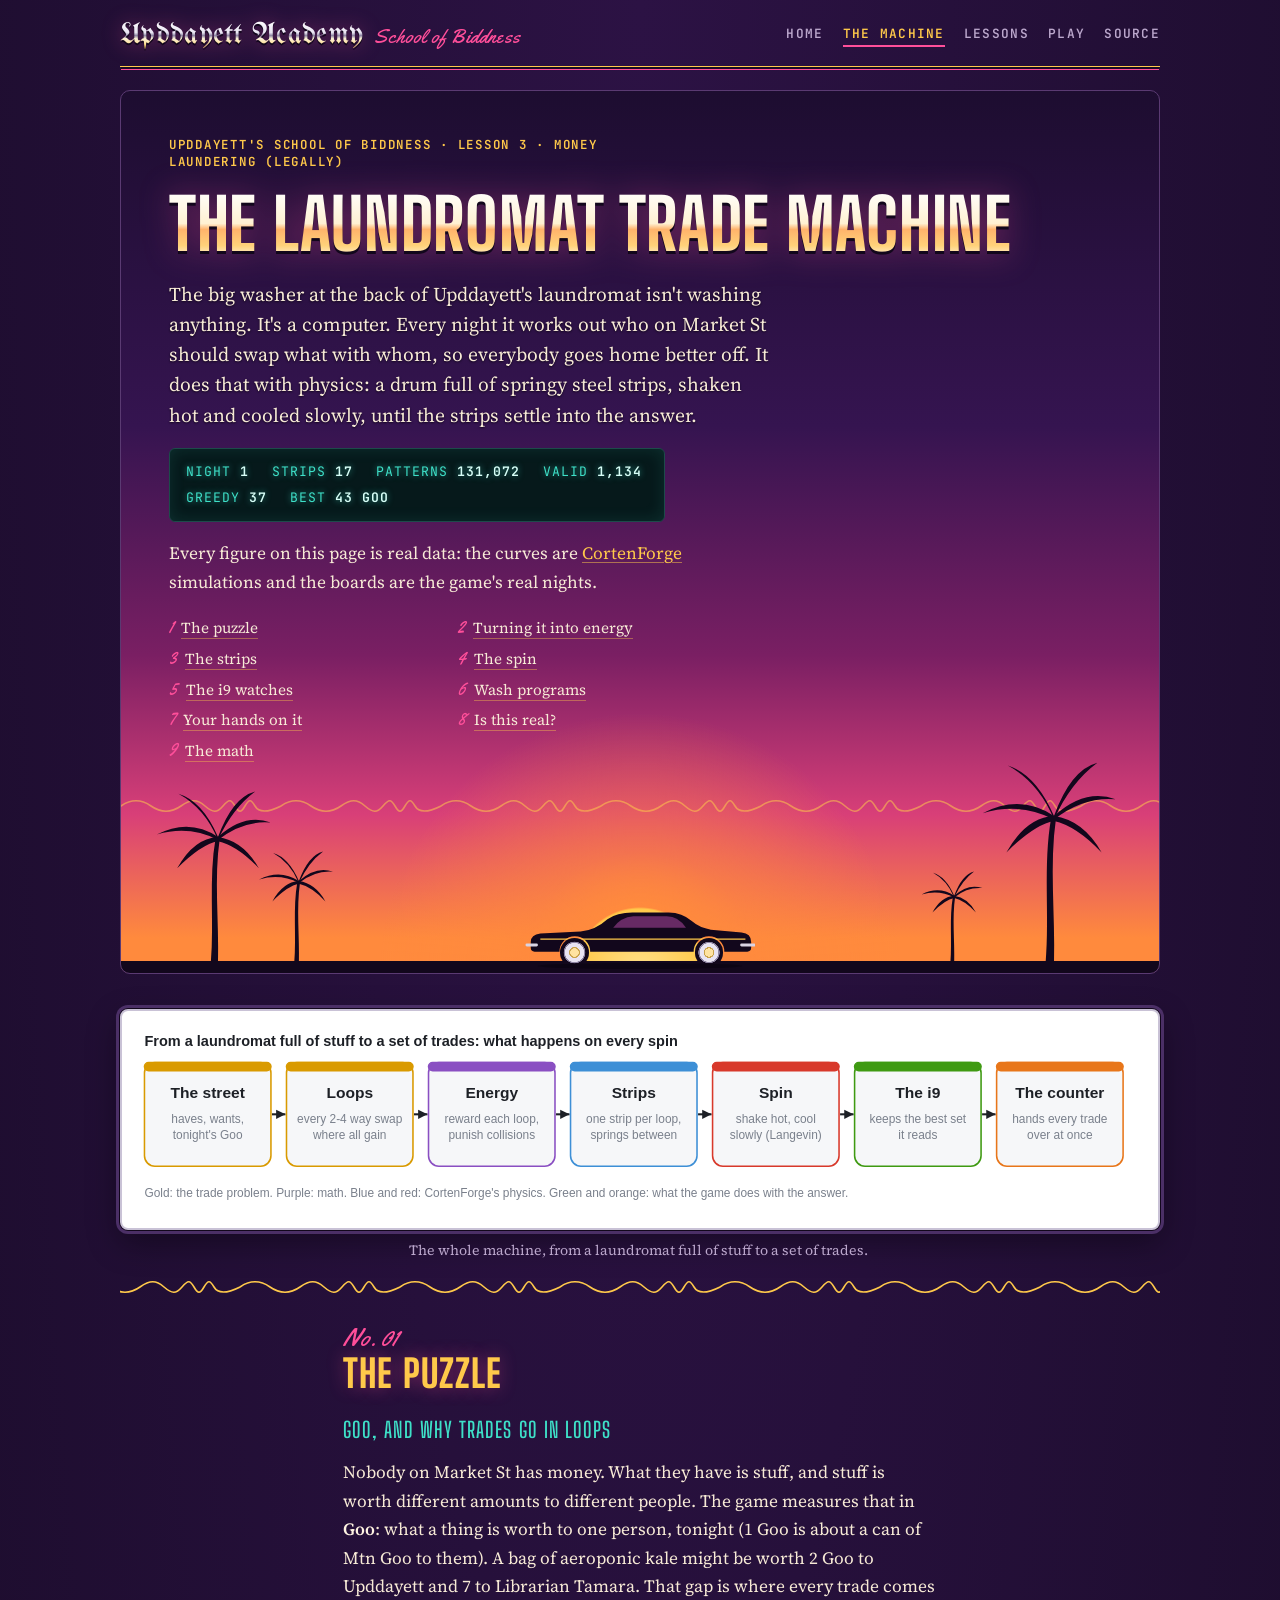
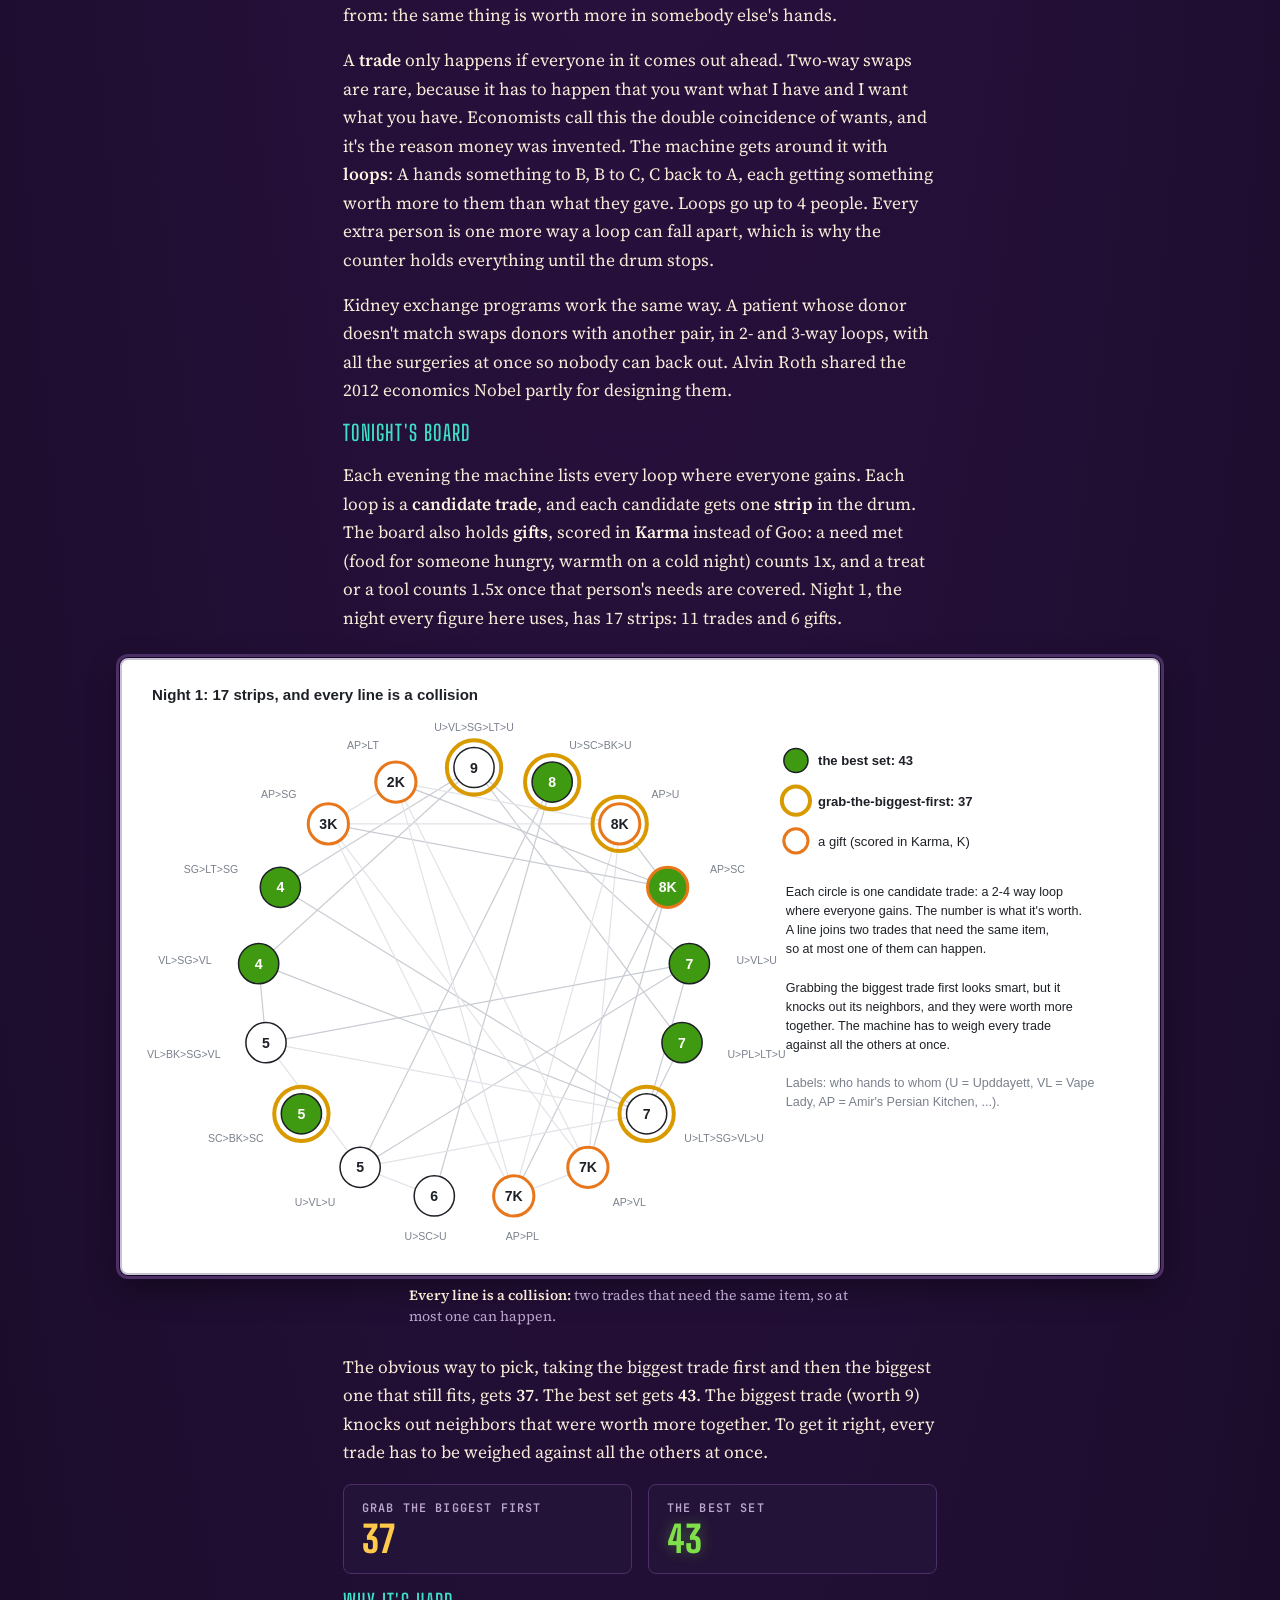
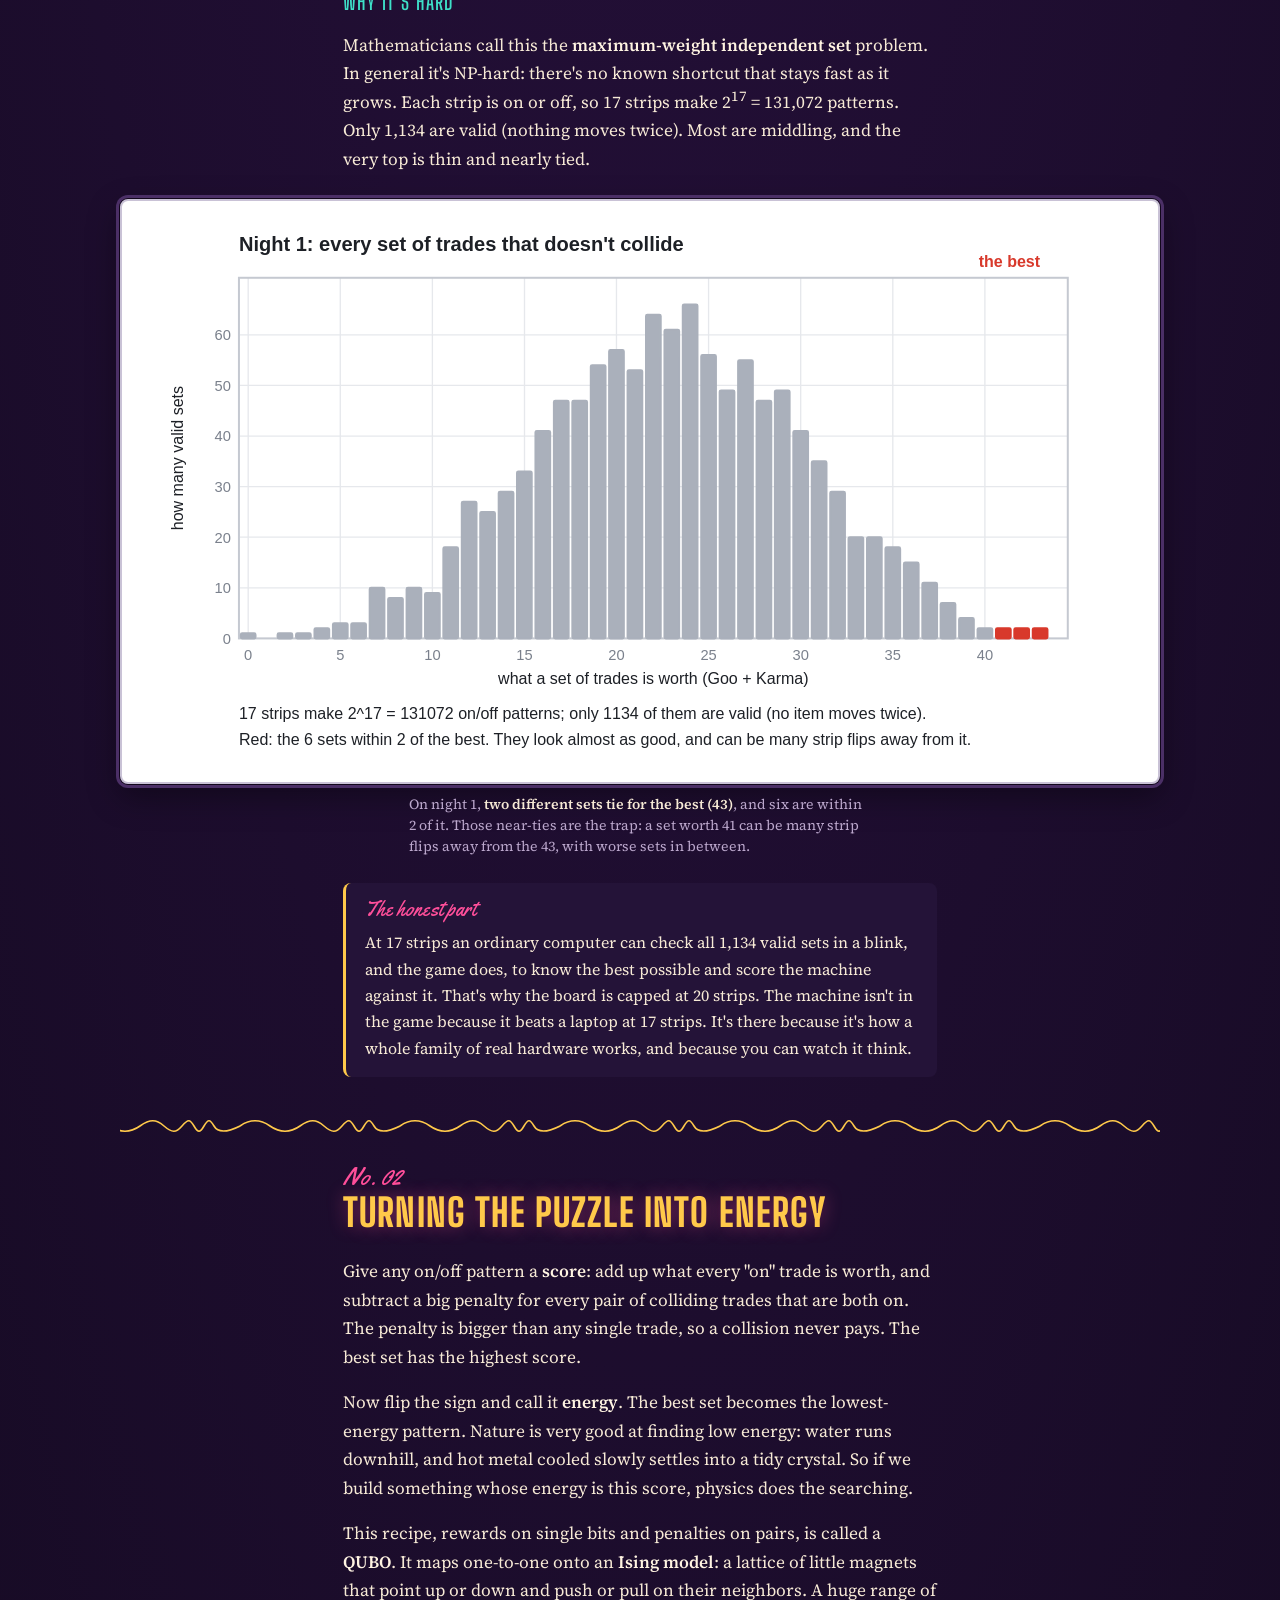
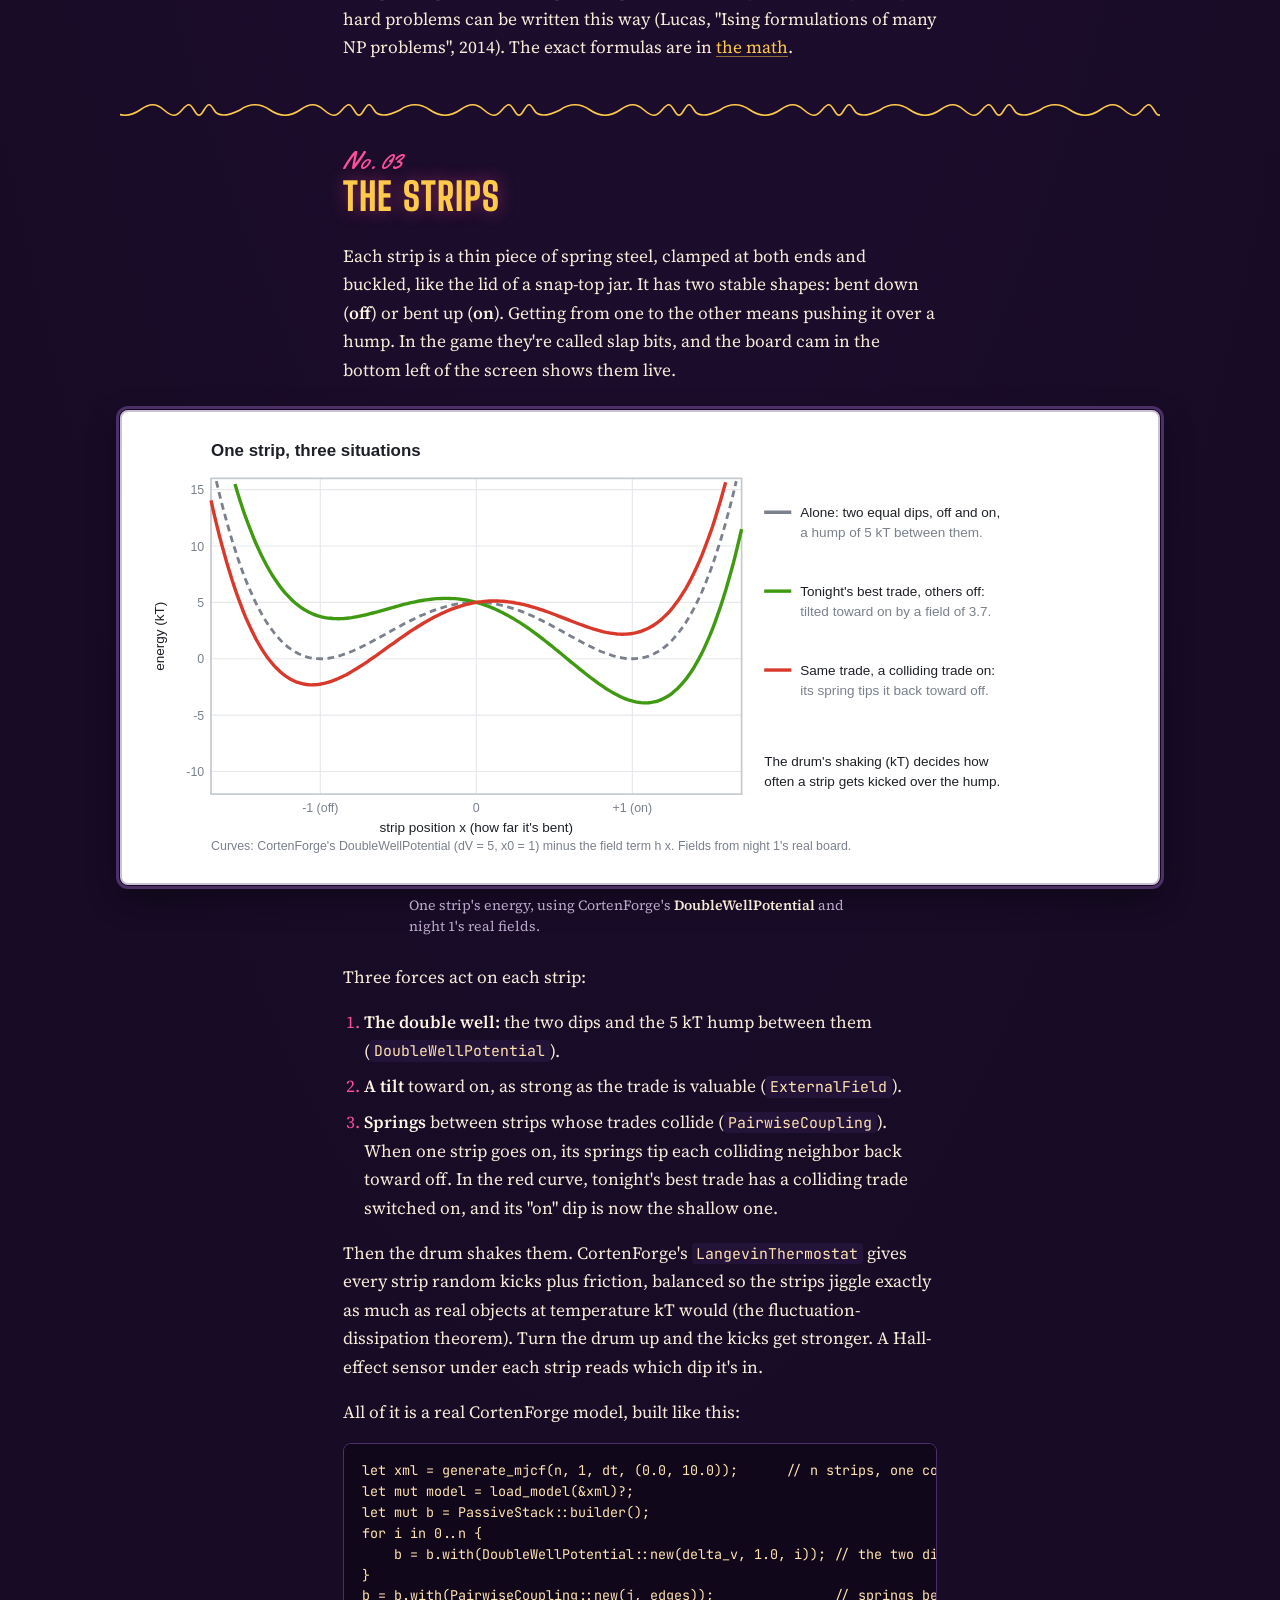
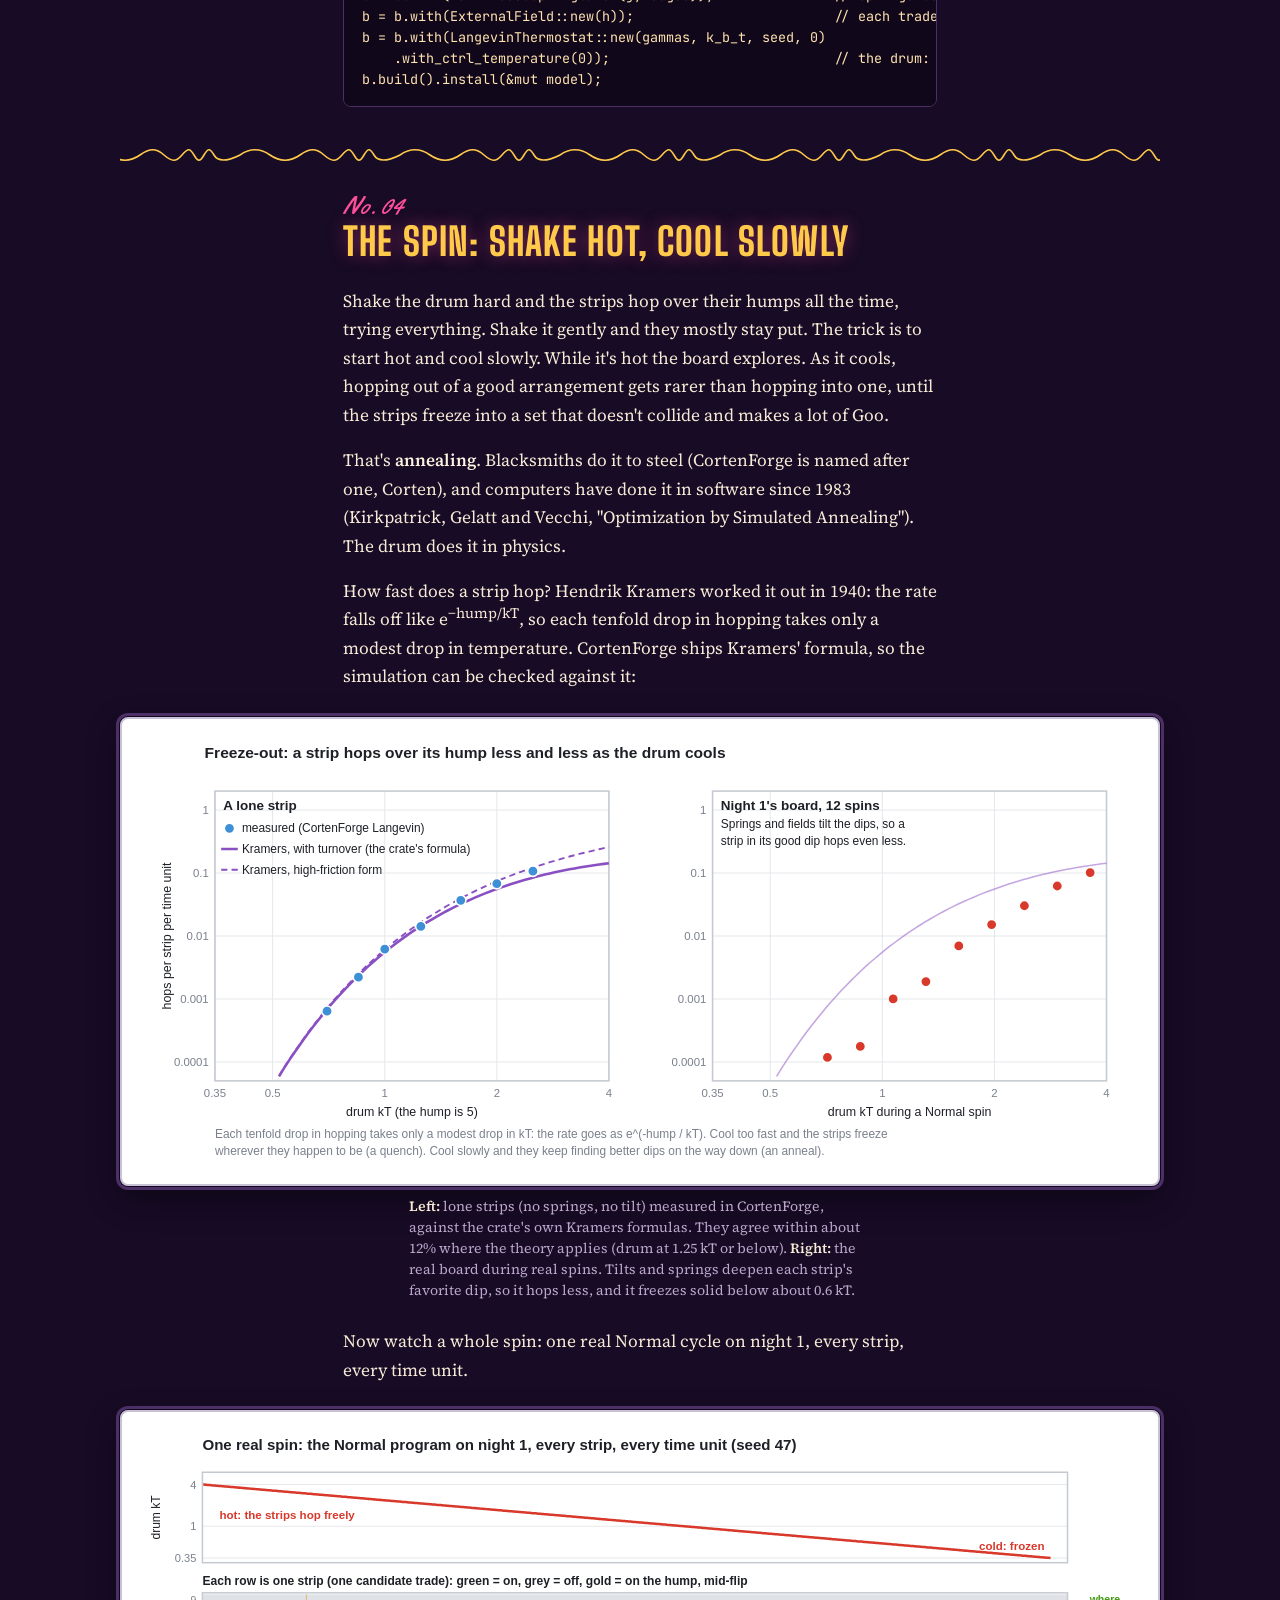
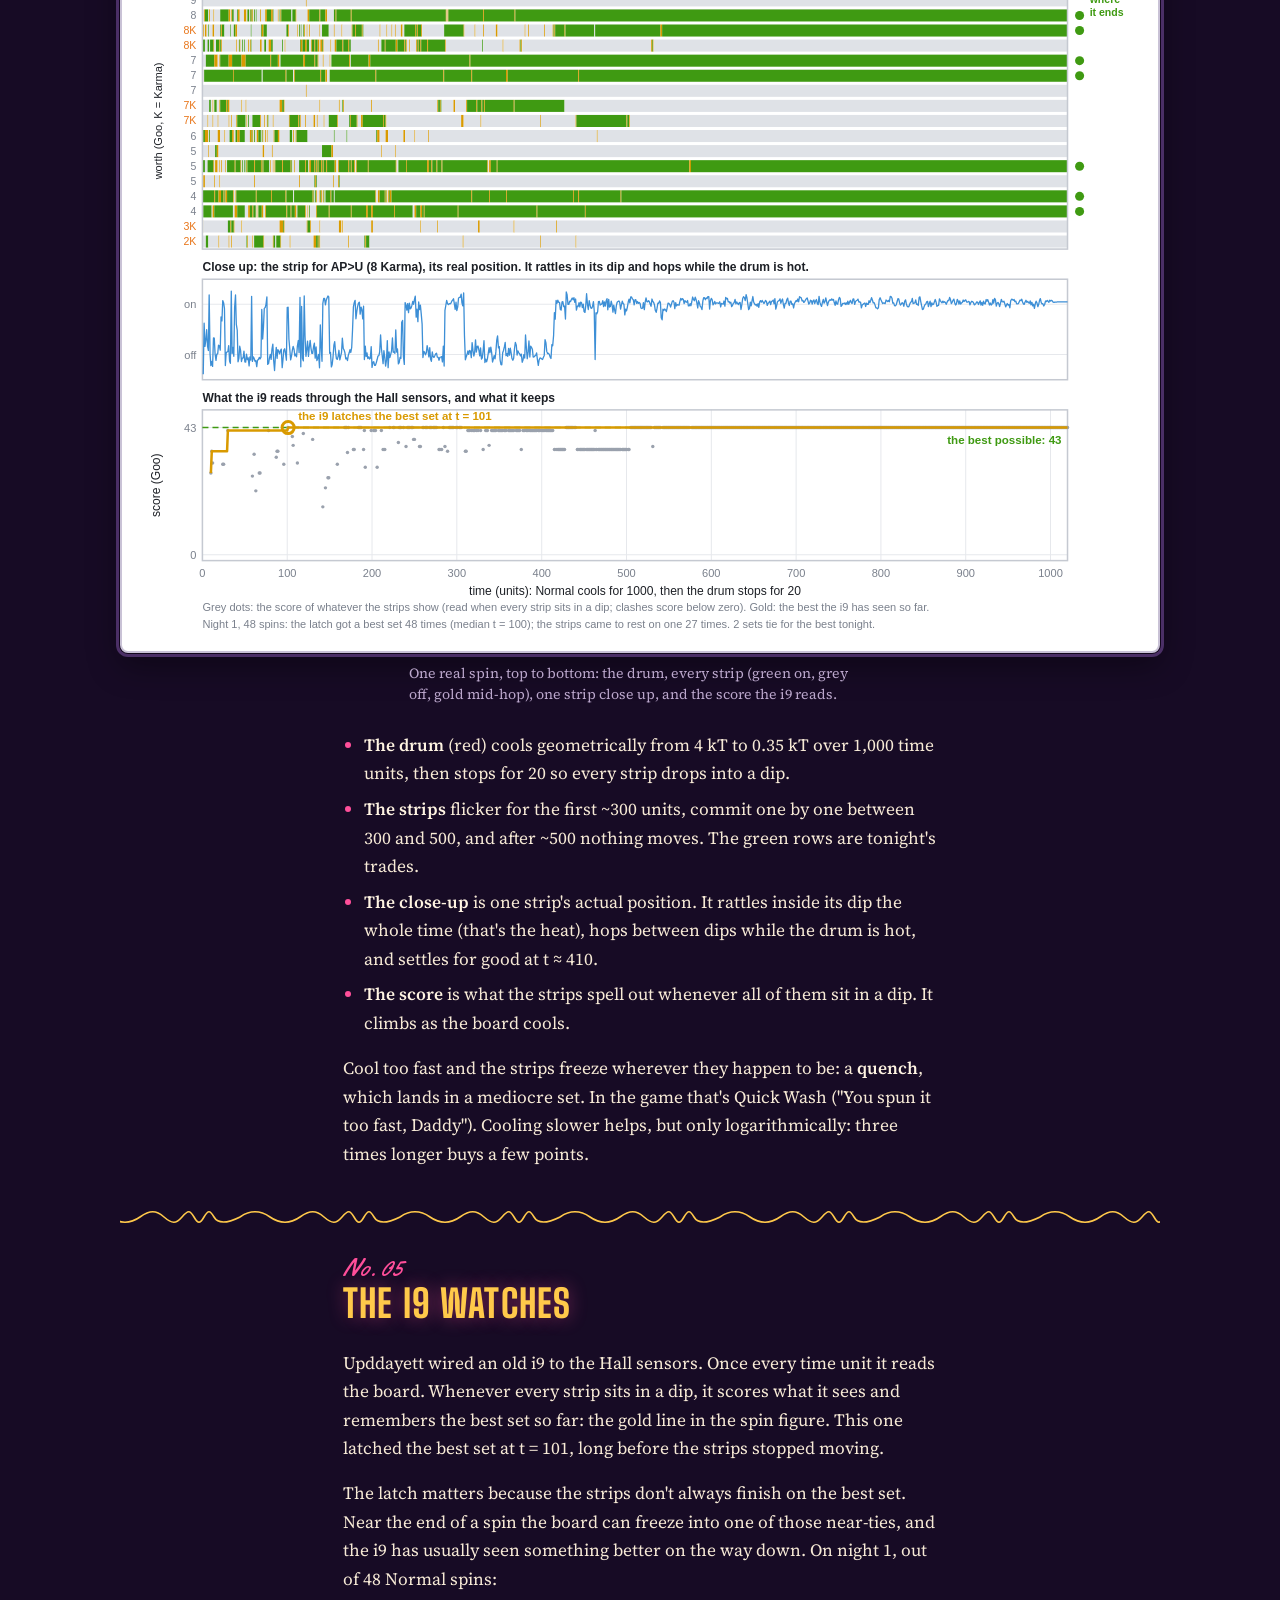
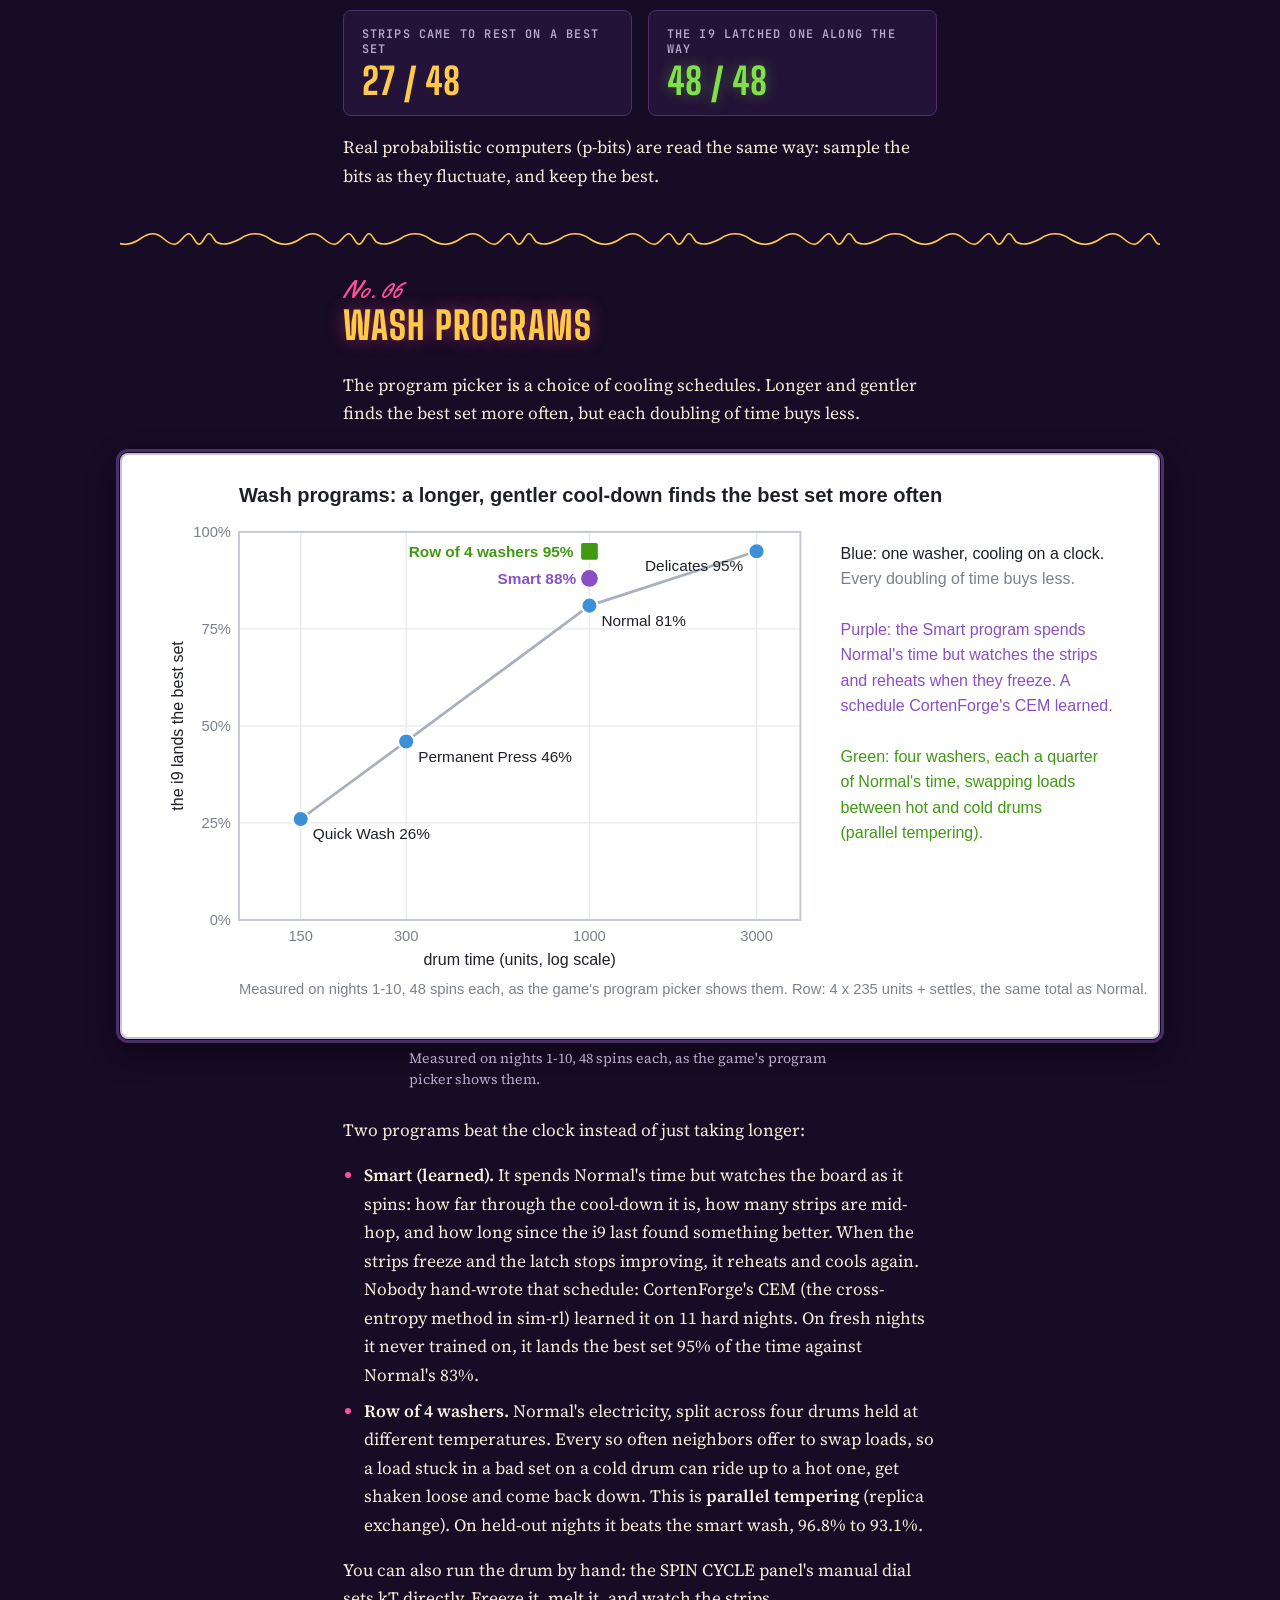
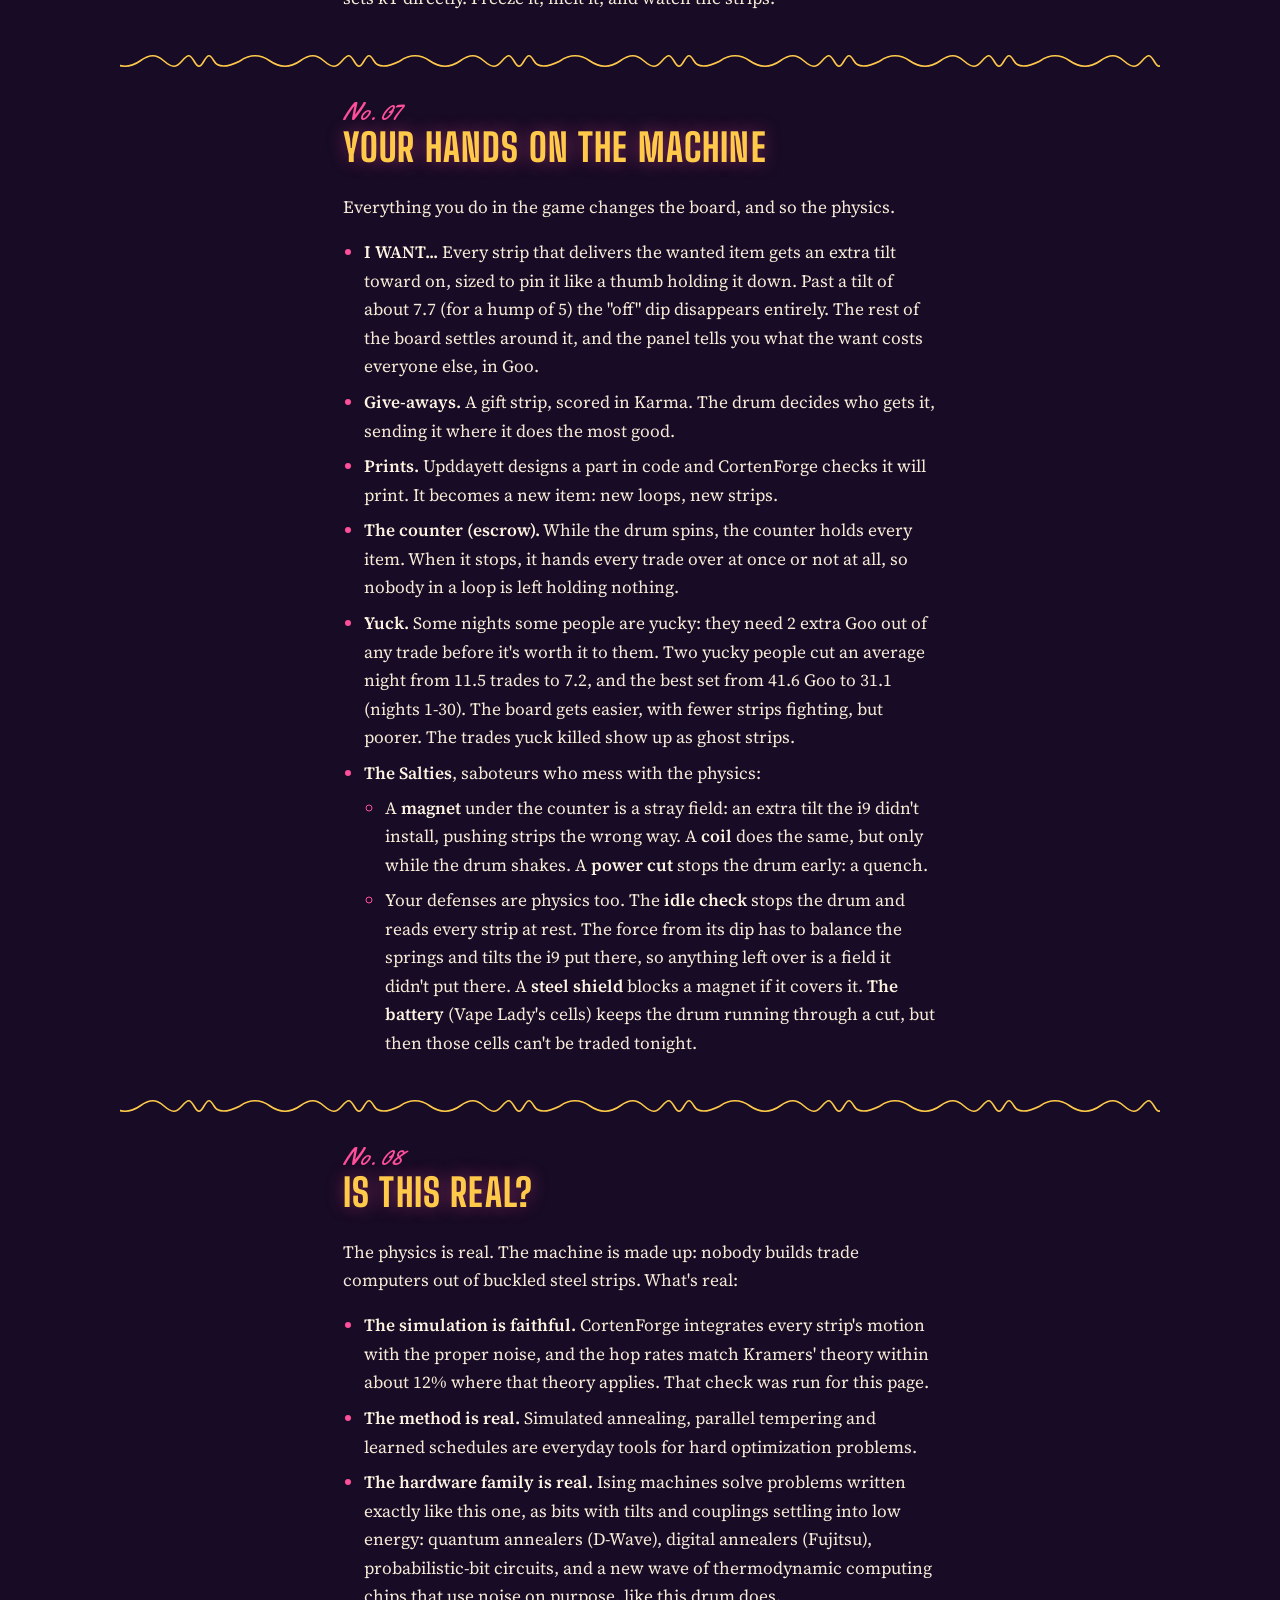
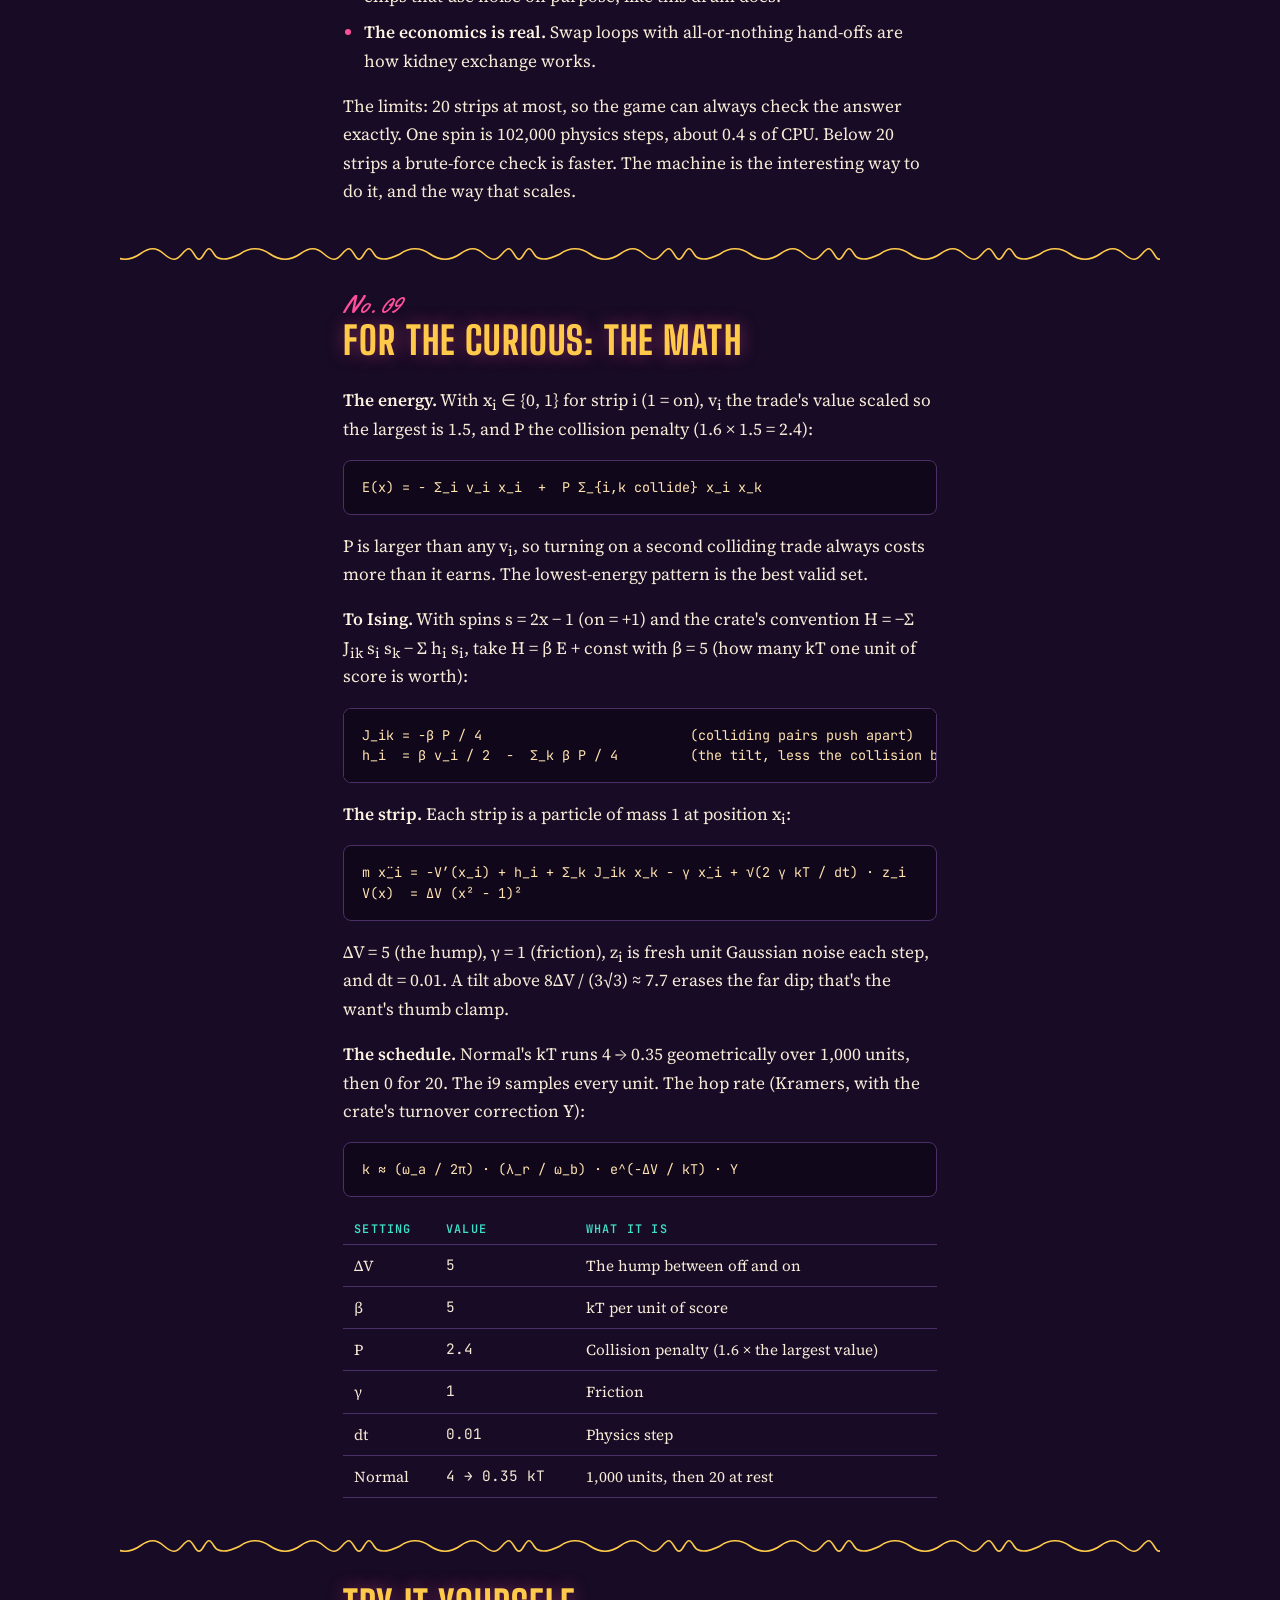
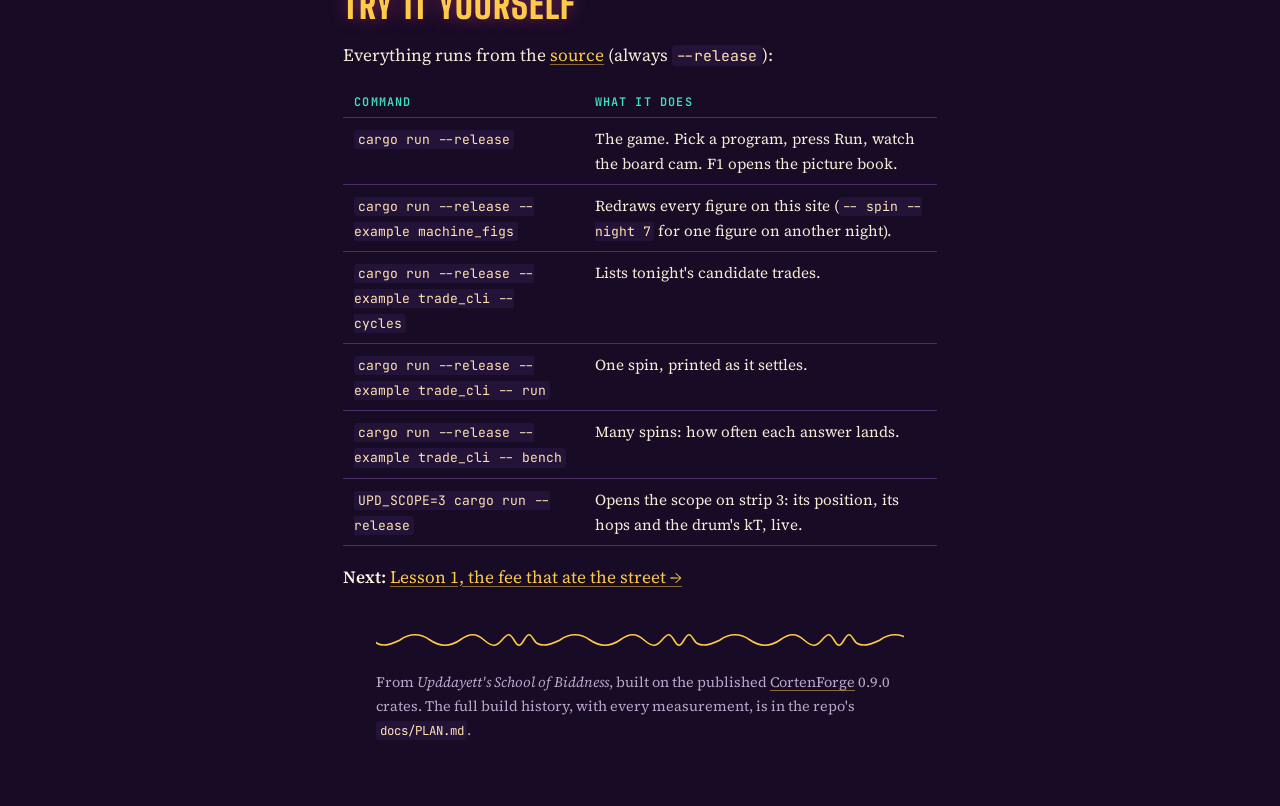
==== site/machine/index.html @ 21811b63 "Site: swaying palms and a lowrider that hits its hydraulics (hops on hover) Co-Authored-By: Claude O" ====
<!doctype html>
<html lang="en">
<head>
<meta charset="utf-8">
<meta name="viewport" content="width=device-width, initial-scale=1, viewport-fit=cover">
<title>The Laundromat Trade Machine · Upddayett Academy</title>
<meta name="description" content="How Upddayett's washer solves Market St's trades with physics: the puzzle, the energy, the strips, the spin, freeze-out, the i9 latch and the wash programs, with every figure from a real CortenForge run.">
<meta property="og:title" content="The Laundromat Trade Machine">
<meta property="og:description" content="A washer that solves a street's barter market with physics. Every figure is a real run.">
<meta property="og:image" content="https://youngmoolahbaby.github.io/UpddayettAcademy/img/spin-hot.jpg">
<link rel="icon" href="data:image/svg+xml,%3Csvg xmlns='http://www.w3.org/2000/svg' viewBox='0 0 32 32'%3E%3Crect width='32' height='32' rx='6' fill='%23a34a1f'/%3E%3Cpath d='M7 22c3-9 6-9 9 0s6 9 9 0' fill='none' stroke='%23fff' stroke-width='3'/%3E%3C/svg%3E">
<link rel="preconnect" href="https://fonts.googleapis.com">
<link rel="preconnect" href="https://fonts.gstatic.com" crossorigin>
<link rel="stylesheet" href="https://fonts.googleapis.com/css2?family=Big+Shoulders+Display:wght@600;800&family=Source+Serif+4:ital,opsz,wght@0,8..60,400;0,8..60,600;1,8..60,400&family=JetBrains+Mono:wght@400;600&family=UnifrakturMaguntia&family=Yellowtail&display=swap">
<link rel="stylesheet" href="../assets/site.css">
</head>
<body>
<div class="page">

<header class="site-head">
  <a class="wordmark" href="../"><b>Upddayett Academy</b><span>School of Biddness</span></a>
  <nav class="nav" aria-label="Site">
    <a href="../">Home</a>
    <a href="./" aria-current="page">The Machine</a>
    <a href="../#lessons">Lessons</a>
    <a href="../#play">Play</a>
    <a href="https://github.com/YoungMoolahBaby/UpddayettAcademy">Source</a>
  </nav>
</header>

<header class="hero col">
  <div class="street" aria-hidden="true"><span class="palm p1"></span><span class="palm p2"></span><span class="palm p3"></span><span class="palm p4"></span><span class="lowrider"><span class="body"></span><span class="wheel rear"></span><span class="wheel front"></span></span></div>
  <div class="eyebrow">Upddayett's School of Biddness · Lesson 3 · Money Laundering (Legally)</div>
  <h1>The Laundromat Trade Machine</h1>
  <p class="lede">The big washer at the back of Upddayett's laundromat isn't washing anything. It's a computer. Every night it works out who on Market St should swap what with whom, so everybody goes home better off. It does that with physics: a drum full of springy steel strips, shaken hot and cooled slowly, until the strips settle into the answer.</p>
  <div class="readout" aria-label="Night 1 at a glance">
    <span>Night <b>1</b></span><span>Strips <b>17</b></span><span>Patterns <b>131,072</b></span><span>Valid <b>1,134</b></span><span>Greedy <b>37</b></span><span>Best <b>43 Goo</b></span>
  </div>
  <p>Every figure on this page is real data: the curves are <a href="https://crates.io/crates/cortenforge">CortenForge</a> simulations and the boards are the game's real nights.</p>
  <ol class="toc">
    <li><a href="#puzzle">The puzzle</a></li>
    <li><a href="#energy">Turning it into energy</a></li>
    <li><a href="#strips">The strips</a></li>
    <li><a href="#spin">The spin</a></li>
    <li><a href="#i9">The i9 watches</a></li>
    <li><a href="#programs">Wash programs</a></li>
    <li><a href="#hands">Your hands on it</a></li>
    <li><a href="#real">Is this real?</a></li>
    <li><a href="#math">The math</a></li>
  </ol>
</header>

<figure>
  <div class="plate wide"><img src="../figs/machine/pipeline.svg" alt="Seven boxes in a row: the street, loops, energy, strips, spin, the i9, the counter." width="980" height="190"></div>
  <figcaption>The whole machine, from a laundromat full of stuff to a set of trades.</figcaption>
</figure>

<!-- 1 -->
<section id="puzzle">
  <div class="sec-head col"><span class="sec-num">01</span><h2>The puzzle</h2></div>
  <div class="col flow">
    <h3>Goo, and why trades go in loops</h3>
    <p>Nobody on Market St has money. What they have is stuff, and stuff is worth different amounts to different people. The game measures that in <strong>Goo</strong>: what a thing is worth to one person, tonight (1 Goo is about a can of Mtn Goo to them). A bag of aeroponic kale might be worth 2 Goo to Upddayett and 7 to Librarian Tamara. That gap is where every trade comes from: the same thing is worth more in somebody else's hands.</p>
    <p>A <strong>trade</strong> only happens if everyone in it comes out ahead. Two-way swaps are rare, because it has to happen that you want what I have and I want what you have. Economists call this the double coincidence of wants, and it's the reason money was invented. The machine gets around it with <strong>loops</strong>: A hands something to B, B to C, C back to A, each getting something worth more to them than what they gave. Loops go up to 4 people. Every extra person is one more way a loop can fall apart, which is why the counter holds everything until the drum stops.</p>
    <p>Kidney exchange programs work the same way. A patient whose donor doesn't match swaps donors with another pair, in 2- and 3-way loops, with all the surgeries at once so nobody can back out. Alvin Roth shared the 2012 economics Nobel partly for designing them.</p>

    <h3>Tonight's board</h3>
    <p>Each evening the machine lists every loop where everyone gains. Each loop is a <strong>candidate trade</strong>, and each candidate gets one <strong>strip</strong> in the drum. The board also holds <strong>gifts</strong>, scored in <strong>Karma</strong> instead of Goo: a need met (food for someone hungry, warmth on a cold night) counts 1x, and a treat or a tool counts 1.5x once that person's needs are covered. Night 1, the night every figure here uses, has 17 strips: 11 trades and 6 gifts.</p>
  </div>
  <figure>
    <div class="plate wide"><img src="../figs/machine/board.svg" alt="Night 1's 17 candidate trades in a ring, with lines between trades that collide. The best set (green) is worth 43; grabbing the biggest first (gold rings) gets 37." width="1010" height="590"></div>
    <figcaption><b>Every line is a collision:</b> two trades that need the same item, so at most one can happen.</figcaption>
  </figure>
  <div class="col flow">
    <p>The obvious way to pick, taking the biggest trade first and then the biggest one that still fits, gets <strong>37</strong>. The best set gets <strong>43</strong>. The biggest trade (worth 9) knocks out neighbors that were worth more together. To get it right, every trade has to be weighed against all the others at once.</p>
    <div class="compare">
      <div><span class="k">Grab the biggest first</span><span class="v off">37</span></div>
      <div><span class="k">The best set</span><span class="v on">43</span></div>
    </div>

    <h3>Why it's hard</h3>
    <p>Mathematicians call this the <strong>maximum-weight independent set</strong> problem. In general it's NP-hard: there's no known shortcut that stays fast as it grows. Each strip is on or off, so 17 strips make 2<sup>17</sup> = 131,072 patterns. Only 1,134 are valid (nothing moves twice). Most are middling, and the very top is thin and nearly tied.</p>
  </div>
  <figure>
    <div class="plate"><img src="../figs/machine/landscape.svg" alt="Histogram of all 1,134 valid trade sets by value, a bell curve peaking near 23 with a thin tail up to the best at 43." width="760" height="420"></div>
    <figcaption>On night 1, <b>two different sets tie for the best (43)</b>, and six are within 2 of it. Those near-ties are the trap: a set worth 41 can be many strip flips away from the 43, with worse sets in between.</figcaption>
  </figure>
  <div class="col">
    <div class="aside">
      <span class="label">The honest part</span>
      <p>At 17 strips an ordinary computer can check all 1,134 valid sets in a blink, and the game does, to know the best possible and score the machine against it. That's why the board is capped at 20 strips. The machine isn't in the game because it beats a laptop at 17 strips. It's there because it's how a whole family of real hardware works, and because you can watch it think.</p>
    </div>
  </div>
</section>

<!-- 2 -->
<section id="energy">
  <div class="sec-head col"><span class="sec-num">02</span><h2>Turning the puzzle into energy</h2></div>
  <div class="col flow">
    <p>Give any on/off pattern a <strong>score</strong>: add up what every "on" trade is worth, and subtract a big penalty for every pair of colliding trades that are both on. The penalty is bigger than any single trade, so a collision never pays. The best set has the highest score.</p>
    <p>Now flip the sign and call it <strong>energy</strong>. The best set becomes the lowest-energy pattern. Nature is very good at finding low energy: water runs downhill, and hot metal cooled slowly settles into a tidy crystal. So if we build something whose energy is this score, physics does the searching.</p>
    <p>This recipe, rewards on single bits and penalties on pairs, is called a <strong>QUBO</strong>. It maps one-to-one onto an <strong>Ising model</strong>: a lattice of little magnets that point up or down and push or pull on their neighbors. A huge range of hard problems can be written this way (Lucas, "Ising formulations of many NP problems", 2014). The exact formulas are in <a href="#math">the math</a>.</p>
  </div>
</section>

<!-- 3 -->
<section id="strips">
  <div class="sec-head col"><span class="sec-num">03</span><h2>The strips</h2></div>
  <div class="col flow">
    <p>Each strip is a thin piece of spring steel, clamped at both ends and buckled, like the lid of a snap-top jar. It has two stable shapes: bent down (<strong>off</strong>) or bent up (<strong>on</strong>). Getting from one to the other means pushing it over a hump. In the game they're called slap bits, and the board cam in the bottom left of the screen shows them live.</p>
  </div>
  <figure>
    <div class="plate"><img src="../figs/machine/strip.svg" alt="Energy curves for one strip: two equal dips alone; tilted toward on by tonight's best trade; tipped back toward off when a colliding trade is on." width="900" height="400"></div>
    <figcaption>One strip's energy, using CortenForge's <b>DoubleWellPotential</b> and night 1's real fields.</figcaption>
  </figure>
  <div class="col flow">
    <p>Three forces act on each strip:</p>
    <ol>
      <li><strong>The double well:</strong> the two dips and the 5 kT hump between them (<code>DoubleWellPotential</code>).</li>
      <li><strong>A tilt</strong> toward on, as strong as the trade is valuable (<code>ExternalField</code>).</li>
      <li><strong>Springs</strong> between strips whose trades collide (<code>PairwiseCoupling</code>). When one strip goes on, its springs tip each colliding neighbor back toward off. In the red curve, tonight's best trade has a colliding trade switched on, and its "on" dip is now the shallow one.</li>
    </ol>
    <p>Then the drum shakes them. CortenForge's <code>LangevinThermostat</code> gives every strip random kicks plus friction, balanced so the strips jiggle exactly as much as real objects at temperature kT would (the fluctuation-dissipation theorem). Turn the drum up and the kicks get stronger. A Hall-effect sensor under each strip reads which dip it's in.</p>
    <p>All of it is a real CortenForge model, built like this:</p>
<pre><code>let xml = generate_mjcf(n, 1, dt, (0.0, 10.0));      // n strips, one control: the drum
let mut model = load_model(&amp;xml)?;
let mut b = PassiveStack::builder();
for i in 0..n {
    b = b.with(DoubleWellPotential::new(delta_v, 1.0, i)); // the two dips
}
b = b.with(PairwiseCoupling::new(j, edges));               // springs between colliding trades
b = b.with(ExternalField::new(h));                         // each trade's tilt toward on
b = b.with(LangevinThermostat::new(gammas, k_b_t, seed, 0)
    .with_ctrl_temperature(0));                            // the drum: kT follows ctrl[0]
b.build().install(&amp;mut model);</code></pre>
  </div>
</section>

<!-- 4 -->
<section id="spin">
  <div class="sec-head col"><span class="sec-num">04</span><h2>The spin: shake hot, cool slowly</h2></div>
  <div class="col flow">
    <p>Shake the drum hard and the strips hop over their humps all the time, trying everything. Shake it gently and they mostly stay put. The trick is to start hot and cool slowly. While it's hot the board explores. As it cools, hopping out of a good arrangement gets rarer than hopping into one, until the strips freeze into a set that doesn't collide and makes a lot of Goo.</p>
    <p>That's <strong>annealing</strong>. Blacksmiths do it to steel (CortenForge is named after one, Corten), and computers have done it in software since 1983 (Kirkpatrick, Gelatt and Vecchi, "Optimization by Simulated Annealing"). The drum does it in physics.</p>
    <p>How fast does a strip hop? Hendrik Kramers worked it out in 1940: the rate falls off like e<sup>−hump/kT</sup>, so each tenfold drop in hopping takes only a modest drop in temperature. CortenForge ships Kramers' formula, so the simulation can be checked against it:</p>
  </div>
  <figure>
    <div class="plate wide"><img src="../figs/machine/freeze.svg" alt="Two log-log plots of hops per strip per time unit against drum kT. Left: lone strips measured in CortenForge sit on the crate's Kramers curves. Right: the real board hops less and freezes below about kT 0.6." width="980" height="430"></div>
    <figcaption><b>Left:</b> lone strips (no springs, no tilt) measured in CortenForge, against the crate's own Kramers formulas. They agree within about 12% where the theory applies (drum at 1.25 kT or below). <b>Right:</b> the real board during real spins. Tilts and springs deepen each strip's favorite dip, so it hops less, and it freezes solid below about 0.6 kT.</figcaption>
  </figure>
  <div class="col flow">
    <p>Now watch a whole spin: one real Normal cycle on night 1, every strip, every time unit.</p>
  </div>
  <figure>
    <div class="plate wide"><img src="../figs/machine/spin.svg" alt="One real spin in four panels: the drum cooling from 4 to 0.35 kT; 17 strip lanes flickering early then freezing by t of about 500; a close-up of one strip's position; and the score the i9 reads, latching the best at t = 101." width="1010" height="815"></div>
    <figcaption>One real spin, top to bottom: the drum, every strip (green on, grey off, gold mid-hop), one strip close up, and the score the i9 reads.</figcaption>
  </figure>
  <div class="col flow">
    <ul>
      <li><strong>The drum</strong> (red) cools geometrically from 4 kT to 0.35 kT over 1,000 time units, then stops for 20 so every strip drops into a dip.</li>
      <li><strong>The strips</strong> flicker for the first ~300 units, commit one by one between 300 and 500, and after ~500 nothing moves. The green rows are tonight's trades.</li>
      <li><strong>The close-up</strong> is one strip's actual position. It rattles inside its dip the whole time (that's the heat), hops between dips while the drum is hot, and settles for good at t ≈ 410.</li>
      <li><strong>The score</strong> is what the strips spell out whenever all of them sit in a dip. It climbs as the board cools.</li>
    </ul>
    <p>Cool too fast and the strips freeze wherever they happen to be: a <strong>quench</strong>, which lands in a mediocre set. In the game that's Quick Wash ("You spun it too fast, Daddy"). Cooling slower helps, but only logarithmically: three times longer buys a few points.</p>
  </div>
</section>

<!-- 5 -->
<section id="i9">
  <div class="sec-head col"><span class="sec-num">05</span><h2>The i9 watches</h2></div>
  <div class="col flow">
    <p>Upddayett wired an old i9 to the Hall sensors. Once every time unit it reads the board. Whenever every strip sits in a dip, it scores what it sees and remembers the best set so far: the gold line in the spin figure. This one latched the best set at t = 101, long before the strips stopped moving.</p>
    <p>The latch matters because the strips don't always finish on the best set. Near the end of a spin the board can freeze into one of those near-ties, and the i9 has usually seen something better on the way down. On night 1, out of 48 Normal spins:</p>
    <div class="compare">
      <div><span class="k">Strips came to rest on a best set</span><span class="v off">27 / 48</span></div>
      <div><span class="k">The i9 latched one along the way</span><span class="v on">48 / 48</span></div>
    </div>
    <p>Real probabilistic computers (p-bits) are read the same way: sample the bits as they fluctuate, and keep the best.</p>
  </div>
</section>

<!-- 6 -->
<section id="programs">
  <div class="sec-head col"><span class="sec-num">06</span><h2>Wash programs</h2></div>
  <div class="col flow">
    <p>The program picker is a choice of cooling schedules. Longer and gentler finds the best set more often, but each doubling of time buys less.</p>
  </div>
  <figure>
    <div class="plate"><img src="../figs/machine/programs.svg" alt="Hit rate against drum time on a log scale: Quick Wash 26%, Permanent Press 46%, Normal 81%, Delicates 95%; Smart 88% and Row of 4 washers 95% at Normal's time." width="760" height="420"></div>
    <figcaption>Measured on nights 1-10, 48 spins each, as the game's program picker shows them.</figcaption>
  </figure>
  <div class="col flow">
    <p>Two programs beat the clock instead of just taking longer:</p>
    <ul>
      <li><strong>Smart (learned).</strong> It spends Normal's time but watches the board as it spins: how far through the cool-down it is, how many strips are mid-hop, and how long since the i9 last found something better. When the strips freeze and the latch stops improving, it reheats and cools again. Nobody hand-wrote that schedule: CortenForge's CEM (the cross-entropy method in sim-rl) learned it on 11 hard nights. On fresh nights it never trained on, it lands the best set 95% of the time against Normal's 83%.</li>
      <li><strong>Row of 4 washers.</strong> Normal's electricity, split across four drums held at different temperatures. Every so often neighbors offer to swap loads, so a load stuck in a bad set on a cold drum can ride up to a hot one, get shaken loose and come back down. This is <strong>parallel tempering</strong> (replica exchange). On held-out nights it beats the smart wash, 96.8% to 93.1%.</li>
    </ul>
    <p>You can also run the drum by hand: the SPIN CYCLE panel's manual dial sets kT directly. Freeze it, melt it, and watch the strips.</p>
  </div>
</section>

<!-- 7 -->
<section id="hands">
  <div class="sec-head col"><span class="sec-num">07</span><h2>Your hands on the machine</h2></div>
  <div class="col flow">
    <p>Everything you do in the game changes the board, and so the physics.</p>
    <ul>
      <li><strong>I WANT...</strong> Every strip that delivers the wanted item gets an extra tilt toward on, sized to pin it like a thumb holding it down. Past a tilt of about 7.7 (for a hump of 5) the "off" dip disappears entirely. The rest of the board settles around it, and the panel tells you what the want costs everyone else, in Goo.</li>
      <li><strong>Give-aways.</strong> A gift strip, scored in Karma. The drum decides who gets it, sending it where it does the most good.</li>
      <li><strong>Prints.</strong> Upddayett designs a part in code and CortenForge checks it will print. It becomes a new item: new loops, new strips.</li>
      <li><strong>The counter (escrow).</strong> While the drum spins, the counter holds every item. When it stops, it hands every trade over at once or not at all, so nobody in a loop is left holding nothing.</li>
      <li><strong>Yuck.</strong> Some nights some people are yucky: they need 2 extra Goo out of any trade before it's worth it to them. Two yucky people cut an average night from 11.5 trades to 7.2, and the best set from 41.6 Goo to 31.1 (nights 1-30). The board gets easier, with fewer strips fighting, but poorer. The trades yuck killed show up as ghost strips.</li>
      <li><strong>The Salties</strong>, saboteurs who mess with the physics:
        <ul>
          <li>A <strong>magnet</strong> under the counter is a stray field: an extra tilt the i9 didn't install, pushing strips the wrong way. A <strong>coil</strong> does the same, but only while the drum shakes. A <strong>power cut</strong> stops the drum early: a quench.</li>
          <li>Your defenses are physics too. The <strong>idle check</strong> stops the drum and reads every strip at rest. The force from its dip has to balance the springs and tilts the i9 put there, so anything left over is a field it didn't put there. A <strong>steel shield</strong> blocks a magnet if it covers it. <strong>The battery</strong> (Vape Lady's cells) keeps the drum running through a cut, but then those cells can't be traded tonight.</li>
        </ul>
      </li>
    </ul>
  </div>
</section>

<!-- 8 -->
<section id="real">
  <div class="sec-head col"><span class="sec-num">08</span><h2>Is this real?</h2></div>
  <div class="col flow">
    <p>The physics is real. The machine is made up: nobody builds trade computers out of buckled steel strips. What's real:</p>
    <ul>
      <li><strong>The simulation is faithful.</strong> CortenForge integrates every strip's motion with the proper noise, and the hop rates match Kramers' theory within about 12% where that theory applies. That check was run for this page.</li>
      <li><strong>The method is real.</strong> Simulated annealing, parallel tempering and learned schedules are everyday tools for hard optimization problems.</li>
      <li><strong>The hardware family is real.</strong> Ising machines solve problems written exactly like this one, as bits with tilts and couplings settling into low energy: quantum annealers (D-Wave), digital annealers (Fujitsu), probabilistic-bit circuits, and a new wave of thermodynamic computing chips that use noise on purpose, like this drum does.</li>
      <li><strong>The economics is real.</strong> Swap loops with all-or-nothing hand-offs are how kidney exchange works.</li>
    </ul>
    <p>The limits: 20 strips at most, so the game can always check the answer exactly. One spin is 102,000 physics steps, about 0.4 s of CPU. Below 20 strips a brute-force check is faster. The machine is the interesting way to do it, and the way that scales.</p>
  </div>
</section>

<!-- 9 -->
<section id="math">
  <div class="sec-head col"><span class="sec-num">09</span><h2>For the curious: the math</h2></div>
  <div class="col flow">
    <p><strong>The energy.</strong> With x<sub>i</sub> ∈ {0, 1} for strip i (1 = on), v<sub>i</sub> the trade's value scaled so the largest is 1.5, and P the collision penalty (1.6 × 1.5 = 2.4):</p>
<pre><code>E(x) = − Σ_i v_i x_i  +  P Σ_{i,k collide} x_i x_k</code></pre>
    <p>P is larger than any v<sub>i</sub>, so turning on a second colliding trade always costs more than it earns. The lowest-energy pattern is the best valid set.</p>
    <p><strong>To Ising.</strong> With spins s = 2x − 1 (on = +1) and the crate's convention H = −Σ J<sub>ik</sub> s<sub>i</sub> s<sub>k</sub> − Σ h<sub>i</sub> s<sub>i</sub>, take H = β E + const with β = 5 (how many kT one unit of score is worth):</p>
<pre><code>J_ik = −β P / 4                          (colliding pairs push apart)
h_i  = β v_i / 2  −  Σ_k β P / 4         (the tilt, less the collision bookkeeping)</code></pre>
    <p><strong>The strip.</strong> Each strip is a particle of mass 1 at position x<sub>i</sub>:</p>
<pre><code>m ẍ_i = −V′(x_i) + h_i + Σ_k J_ik x_k − γ ẋ_i + √(2 γ kT / dt) · z_i
V(x)  = ΔV (x² − 1)²</code></pre>
    <p>ΔV = 5 (the hump), γ = 1 (friction), z<sub>i</sub> is fresh unit Gaussian noise each step, and dt = 0.01. A tilt above 8ΔV / (3√3) ≈ 7.7 erases the far dip; that's the want's thumb clamp.</p>
    <p><strong>The schedule.</strong> Normal's kT runs 4 → 0.35 geometrically over 1,000 units, then 0 for 20. The i9 samples every unit. The hop rate (Kramers, with the crate's turnover correction Υ):</p>
<pre><code>k ≈ (ω_a / 2π) · (λ_r / ω_b) · e^(−ΔV / kT) · Υ</code></pre>
    <div class="tablewrap">
      <table>
        <thead><tr><th>Setting</th><th>Value</th><th>What it is</th></tr></thead>
        <tbody>
          <tr><td>ΔV</td><td class="n">5</td><td>The hump between off and on</td></tr>
          <tr><td>β</td><td class="n">5</td><td>kT per unit of score</td></tr>
          <tr><td>P</td><td class="n">2.4</td><td>Collision penalty (1.6 × the largest value)</td></tr>
          <tr><td>γ</td><td class="n">1</td><td>Friction</td></tr>
          <tr><td>dt</td><td class="n">0.01</td><td>Physics step</td></tr>
          <tr><td>Normal</td><td class="n">4 → 0.35 kT</td><td>1,000 units, then 20 at rest</td></tr>
        </tbody>
      </table>
    </div>
  </div>
</section>

<section>
  <div class="col flow">
    <h2>Try it yourself</h2>
    <p>Everything runs from the <a href="https://github.com/YoungMoolahBaby/UpddayettAcademy">source</a> (always <code>--release</code>):</p>
    <div class="tablewrap">
      <table>
        <thead><tr><th>Command</th><th>What it does</th></tr></thead>
        <tbody>
          <tr><td><code>cargo run --release</code></td><td>The game. Pick a program, press Run, watch the board cam. F1 opens the picture book.</td></tr>
          <tr><td><code>cargo run --release --example machine_figs</code></td><td>Redraws every figure on this site (<code>-- spin --night 7</code> for one figure on another night).</td></tr>
          <tr><td><code>cargo run --release --example trade_cli -- cycles</code></td><td>Lists tonight's candidate trades.</td></tr>
          <tr><td><code>cargo run --release --example trade_cli -- run</code></td><td>One spin, printed as it settles.</td></tr>
          <tr><td><code>cargo run --release --example trade_cli -- bench</code></td><td>Many spins: how often each answer lands.</td></tr>
          <tr><td><code>UPD_SCOPE=3 cargo run --release</code></td><td>Opens the scope on strip 3: its position, its hops and the drum's kT, live.</td></tr>
        </tbody>
      </table>
    </div>
    <p><strong>Next:</strong> <a href="../lessons/transaction-costs/">Lesson 1, the fee that ate the street →</a></p>
  </div>
</section>

<footer class="col">
  <p>From <em>Upddayett's School of Biddness</em>, built on the published <a href="https://crates.io/crates/cortenforge">CortenForge</a> 0.9.0 crates. The full build history, with every measurement, is in the repo's <code>docs/PLAN.md</code>.</p>
</footer>

</div>
</body>
</html>
---- site/assets/site.css ----
/* Upddayett Academy, West Coast edition: a dusk sky over Market St.
   Layout: one reading column of ~66ch under a full-width sunset band; figures
   break out wider as white plates in chrome frames. The whistle (a gliding
   sine, the G-funk lead and the strips' own motion) divides the sections.
   One deliberate look, dark at dusk in every theme. */
:root {
  color-scheme: dark;
  --night: #170b25;      /* the sky after sundown: page ground */
  --surface: #241338;    /* cards, code, asides */
  --ink: #f7ead6;        /* warm streetlight cream */
  --muted: #bba7cc;
  --rule: #4b2f66;
  --sun: #ff8a3d;        /* sunset orange */
  --pink: #ff4f9a;       /* the neon */
  --gold: #ffc94a;       /* pinstripes, the whistle */
  --teal: #3ee0c8;       /* pool water, the car-stereo LCD */
  --plate: #ffffff;      /* figures are drawn on white */
  --goo: #7fe04a;
  --rust: var(--pink);   /* older markup's accent hook */
  --display: "Big Shoulders Display", "Arial Narrow", "Helvetica Neue", Arial, sans-serif;
  --gothic: "UnifrakturMaguntia", "Old English Text MT", "Big Shoulders Display", serif;
  --script: "Yellowtail", "Brush Script MT", cursive;
  --body: "Source Serif 4", Georgia, "Times New Roman", serif;
  --mono: "JetBrains Mono", ui-monospace, Consolas, monospace;
  --whistle: url("data:image/svg+xml,%3Csvg xmlns='http://www.w3.org/2000/svg' width='160' height='14' viewBox='0 0 160 14'%3E%3Cpath d='M0 7 C10 0 20 0 30 7 S50 14 60 7 S76 0 84 7 S96 14 102 7 S110 0 114 7 S120 14 124 7 S130 0 134 7 S146 14 160 7' fill='none' stroke='%23ffc94a' stroke-width='1.6' stroke-linecap='round'/%3E%3C/svg%3E");
  --palm: url("data:image/svg+xml,%3Csvg xmlns='http://www.w3.org/2000/svg' viewBox='0 0 200 300'%3E%3Cg fill='%2312071c'%3E%3Cpath d='M98 300 C104 230 94 160 106 92 L113 92 C103 160 112 230 110 300 Z'/%3E%3Cpath d='M110 90 Q62 58 8 86 Q62 70 110 95 Z'/%3E%3Cpath d='M110 90 Q154 50 198 66 Q152 62 110 95 Z'/%3E%3Cpath d='M110 90 Q84 30 44 18 Q88 42 110 95 Z'/%3E%3Cpath d='M110 90 Q134 24 172 14 Q134 42 110 95 Z'/%3E%3Cpath d='M110 90 Q70 92 42 142 Q82 102 110 97 Z'/%3E%3Cpath d='M110 90 Q152 96 178 142 Q142 104 110 97 Z'/%3E%3C/g%3E%3C/svg%3E");
}

*, *::before, *::after { box-sizing: border-box; }
html { -webkit-text-size-adjust: 100%; }
body {
  margin: 0; color: var(--ink); font: 400 1.08rem/1.65 var(--body);
  background: var(--night);
  background-image: radial-gradient(120% 60% at 50% 0%, #2c1244 0%, var(--night) 70%);
  background-repeat: no-repeat;
}
::selection { background: var(--pink); color: #1a0a20; }
img { max-width: 100%; }
.page { max-width: 1080px; margin: 0 auto; padding-inline: 20px; padding-block: 0 64px; }
.col { max-width: min(66ch, 100%); margin-inline: auto; width: 100%; }
h1, h2, h3 { font-family: var(--display); text-wrap: balance; line-height: 1.05; margin: 0; }
h1 { font-size: clamp(2.5rem, 7vw, 4.4rem); font-weight: 800; letter-spacing: 0.01em; text-transform: uppercase; }
h2 {
  font-size: clamp(1.8rem, 4vw, 2.4rem); font-weight: 800; text-transform: uppercase; letter-spacing: 0.03em;
  color: var(--gold); text-shadow: 0 0 18px rgba(255, 79, 154, 0.45);
}
h3 { font-size: 1.35rem; font-weight: 600; text-transform: uppercase; letter-spacing: 0.05em; color: var(--teal); }
p { margin: 0; }
a { color: var(--gold); text-decoration-color: rgba(255, 201, 74, 0.5); text-underline-offset: 3px; }
a:hover { color: var(--pink); text-decoration-color: var(--pink); }
a:focus-visible, button:focus-visible, summary:focus-visible { outline: 2px solid var(--teal); outline-offset: 3px; }
strong { font-weight: 600; color: #fff4e2; }
sup, sub { line-height: 0; }

/* Site header: chrome Old English wordmark, pinstriped underneath */
.site-head {
  display: flex; flex-wrap: wrap; align-items: center; justify-content: space-between; gap: 0.6rem 1.4rem;
  padding-block: 20px 16px; margin-bottom: 0;
  border-bottom: 1px solid var(--gold); box-shadow: 0 3px 0 -1px var(--night), 0 4px 0 -1px var(--pink);
}
.wordmark { display: flex; align-items: baseline; gap: 0.7rem; text-decoration: none; }
.wordmark b {
  font: 400 1.9rem/1 var(--gothic); letter-spacing: 0.01em;
  background: linear-gradient(180deg, #ffffff 0%, #e9e4f2 42%, #8f86a3 52%, #fdf2d8 62%, #ffc94a 100%);
  -webkit-background-clip: text; background-clip: text; color: transparent;
  filter: drop-shadow(0 2px 0 #12071c) drop-shadow(0 0 10px rgba(255, 79, 154, 0.35));
}
.wordmark span { font: 400 1.25rem/1 var(--script); color: var(--pink); letter-spacing: 0.01em; text-transform: none; }
.nav { display: flex; flex-wrap: wrap; gap: 0.3rem 1.2rem; font: 600 0.8rem/1 var(--mono); letter-spacing: 0.1em; text-transform: uppercase; }
.nav a { color: var(--muted); text-decoration: none; padding-block: 0.3rem; border-bottom: 2px solid transparent; }
.nav a:hover { color: var(--ink); }
.nav a[aria-current="page"] { color: var(--gold); border-color: var(--pink); }

.flow { display: flex; flex-direction: column; gap: 1.05rem; }
/* Flex children may shrink below their content, so wide figures, tables and
   code scroll inside their own boxes instead of widening the page. */
.flow > *, section > *, figure > *, .hero > * { min-width: 0; max-width: 100%; }

/* Sections, divided by the whistle (with room after a figure caption) */
figure + section { margin-top: 1.2rem; }
section {
  display: flex; flex-direction: column; gap: 1.6rem; padding-block: 2.8rem 2.6rem;
  background: var(--whistle) center top / 160px 14px repeat-x;
}

/* The sunset band: dusk at the top, the sun going down behind the palms */
.eyebrow { font: 600 0.78rem/1.4 var(--mono); letter-spacing: 0.14em; text-transform: uppercase; color: var(--teal); }
.hero.col { max-width: 100%; }
.hero {
  position: relative; overflow: hidden; isolation: isolate;
  display: flex; flex-direction: column; gap: 1.1rem;
  margin-block: 1.4rem 2.2rem; padding: clamp(1.6rem, 4vw, 2.8rem) clamp(1.1rem, 4vw, 3rem) clamp(150px, 20vw, 210px);
  border-radius: 10px; border: 1px solid #5a3a72;
  background:
    linear-gradient(180deg, transparent calc(100% - 12px), #12071c calc(100% - 12px)),
    radial-gradient(circle at 50% 100%, #ffe08a 0, #ffc94a 64px, #ff8a3d 66px, rgba(255, 138, 61, 0.55) 120px, rgba(255, 79, 154, 0) 260px),
    linear-gradient(180deg, #1d0d30 0%, #351450 38%, #7a1f63 64%, #d83f78 82%, #ff8a3d 96%);
}
/* The whistle across the sky, gliding slowly */
.hero::before {
  content: ""; position: absolute; z-index: -1; left: 0; right: 0; bottom: clamp(110px, 15vw, 160px); height: 14px;
  background: var(--whistle) 0 0 / 160px 14px repeat-x; opacity: 0.55;
  animation: whistle 14s linear infinite;
}
@keyframes whistle { to { background-position: 160px 0; } }

/* The street: palms swaying, each at its own pace, and a lowrider in front of
   the sun that works its hydraulics every few seconds and hops while you
   hover the band (a strip jumping its hump). */
.hero > .street { position: absolute; inset: 0; z-index: -1; max-width: none; pointer-events: none; }
.palm {
  position: absolute; bottom: 10px; aspect-ratio: 2 / 3;
  background: var(--palm) bottom center / contain no-repeat;
  transform-origin: 55% 100%; animation: sway 7s ease-in-out infinite alternate;
}
.palm.p1 { left: 3%; width: clamp(70px, 11vw, 120px); }
.palm.p2 { left: 13%; width: clamp(46px, 7vw, 78px); animation-duration: 5.5s; animation-delay: -2s; }
.palm.p3 { right: 4%; width: clamp(80px, 13vw, 140px); animation-duration: 8s; animation-delay: -4s; }
.palm.p4 { right: 17%; width: clamp(40px, 6vw, 64px); animation-duration: 6s; animation-delay: -1s; }
@keyframes sway { from { transform: rotate(-1.6deg); } to { transform: rotate(1.8deg); } }

.lowrider {
  --car: url("data:image/svg+xml,%3Csvg xmlns='http://www.w3.org/2000/svg' viewBox='0 0 240 70'%3E%3Cpath d='M6 44 Q6 36 16 35 L58 33 Q74 31 86 20 Q96 13 112 13 L150 13 Q164 13 174 22 Q182 29 194 31 L226 34 Q236 35 236 44 L236 50 Q236 54 232 54 L208 54 A16 16 0 0 0 176 54 L68 54 A16 16 0 0 0 36 54 L10 54 Q6 54 6 50 Z' fill='%2312071c'/%3E%3Cpath d='M92 29 Q100 18 113 17 L148 17 Q160 17 168 29 Z' fill='%23662a64'/%3E%3Cpath d='M16 41 L230 41' stroke='%23ffc94a' stroke-width='1.3'/%3E%3Cpath d='M226 47 L239 47 M2 47 L12 47' stroke='%23d9d3e4' stroke-width='3' stroke-linecap='round'/%3E%3C/svg%3E");
  position: absolute; left: 50%; bottom: 6px; width: clamp(130px, 22vw, 230px); aspect-ratio: 240 / 70;
  transform: translateX(-50%);
}
/* The car's shadow stays on the street and shrinks while it's in the air. */
.street::after {
  content: ""; position: absolute; left: 50%; bottom: 4px; width: clamp(115px, 19.5vw, 205px); height: 6px;
  border-radius: 50%; background: rgba(10, 4, 16, 0.65); transform: translateX(-50%);
}
.hero:hover .street::after { animation: shadow 1.3s ease-in-out infinite; }
@keyframes shadow {
  0%, 50%, 78%, 100% { transform: translateX(-50%); opacity: 1; }
  28% { transform: translateX(-50%) scaleX(0.7); opacity: 0.45; }
  64% { transform: translateX(-50%) scaleX(0.9); opacity: 0.8; }
}
.lowrider .body {
  position: absolute; inset: 0; background: var(--car) center / 100% 100% no-repeat;
  transform-origin: 22% 78%; animation: hydraulics 7s ease-in-out infinite;
}
.lowrider .wheel {
  position: absolute; bottom: 0; width: 12.5%; aspect-ratio: 1; border-radius: 50%;
  background: radial-gradient(circle, #ffe3a0 0 20%, #c9a24a 21% 26%, #e9e4f2 27% 46%, #8f86a3 47% 52%, #12071c 54%);
}
.lowrider .wheel.rear { left: 15.4%; }
.lowrider .wheel.front { left: 73.75%; }
/* Three pumps: nose up, nose up again, then the whole body lifts. */
@keyframes hydraulics {
  0%, 60%, 100% { transform: none; }
  64% { transform: rotate(-7deg); }
  68% { transform: none; }
  71% { transform: rotate(-5deg) translateY(-2%); }
  75% { transform: none; }
  80% { transform: translateY(-5%); }
  85% { transform: none; }
}
.hero:hover .lowrider { animation: hop 1.3s ease-in-out infinite; }
.hero:hover .lowrider .body { animation: none; }
@keyframes hop {
  0%, 100% { transform: translateX(-50%); }
  28% { transform: translateX(-50%) translateY(-55%) rotate(-6deg); }
  50% { transform: translateX(-50%); }
  64% { transform: translateX(-50%) translateY(-16%) rotate(-2deg); }
  78% { transform: translateX(-50%); }
}
.hero h1 {
  background: linear-gradient(180deg, #ffffff 0%, #fff1d2 48%, #ffb36b 56%, #ffd27a 78%, #ffffff 100%);
  -webkit-background-clip: text; background-clip: text; color: transparent;
  filter: drop-shadow(0 3px 0 #12071c) drop-shadow(0 0 16px rgba(255, 79, 154, 0.35));
}
.hero > * { max-width: 62ch; }
.hero .eyebrow { color: var(--gold); }
.lede { font-size: 1.22rem; line-height: 1.55; max-width: 60ch; text-shadow: 0 1px 2px #12071c; }

/* The readout: a car-stereo LCD */
.readout {
  display: flex; flex-wrap: wrap; gap: 0.4rem 1.4rem; padding: 0.8rem 1rem;
  background: #06191b; color: var(--teal); border-radius: 6px; border: 1px solid #1d4b4a;
  box-shadow: inset 0 0 16px rgba(62, 224, 200, 0.12);
  font: 400 0.82rem/1.5 var(--mono); letter-spacing: 0.08em; text-transform: uppercase;
  font-variant-numeric: tabular-nums; text-shadow: 0 0 6px rgba(62, 224, 200, 0.6);
}
.readout span b { color: #d8fff8; font-weight: 600; }
.toc { display: grid; grid-template-columns: repeat(auto-fit, minmax(190px, 1fr)); gap: 0.3rem 1.2rem; padding: 0; margin: 0; list-style: none; counter-reset: s; }
.toc li { counter-increment: s; font: 400 0.95rem/1.5 var(--body); }
.toc li::before { content: counter(s); font: 400 1.15rem var(--script); color: var(--pink); margin-right: 0.5rem; }
.toc a { color: var(--ink); text-decoration: none; border-bottom: 1px solid rgba(255, 201, 74, 0.4); }
.toc a:hover { border-color: var(--pink); }

.sec-head { display: flex; flex-direction: column; gap: 0.15rem; }
.sec-num { font: 400 1.6rem/1 var(--script); color: var(--pink); }
.sec-num::before { content: "No. "; }

/* Screenshots: the game's own screen, in a chrome frame */
.screen { margin: 0; display: flex; flex-direction: column; gap: 0.6rem; }
.screen img {
  display: block; width: 100%; height: auto; border-radius: 8px; background: #0a0510;
  border: 2px solid #b9b2c8; box-shadow: 0 0 0 1px #12071c, 0 0 0 4px #4b2f66, 0 14px 40px rgba(0, 0, 0, 0.45);
}

/* Figures: white plates (the SVGs are drawn on white) in a chrome frame */
figure { margin: 0; display: flex; flex-direction: column; gap: 0.6rem; }
.plate {
  background: var(--plate); border-radius: 8px; padding: 10px; overflow-x: auto;
  border: 2px solid #c9c2d6; box-shadow: 0 0 0 1px #12071c, 0 0 0 4px #4b2f66, 0 12px 32px rgba(0, 0, 0, 0.4);
}
.plate img { display: block; width: 100%; height: auto; min-width: 560px; }
.plate.wide img { min-width: 720px; }
figcaption { font: 400 0.88rem/1.5 var(--body); color: var(--muted); max-width: min(66ch, 100%); margin-inline: auto; width: 100%; }
figcaption b { color: var(--ink); font-weight: 600; }

/* Asides, lists, tables, code */
.aside { background: var(--surface); border-radius: 8px; padding: 1rem 1.2rem; display: flex; flex-direction: column; gap: 0.6rem; font-size: 1rem; border-left: 3px solid var(--gold); }
.aside .label { font: 400 1.3rem/1 var(--script); letter-spacing: 0; text-transform: none; color: var(--pink); }
ul, ol { margin: 0; padding-left: 1.3rem; display: flex; flex-direction: column; gap: 0.45rem; }
ul ul { margin-top: 0.4rem; }
li::marker { color: var(--pink); }
.tablewrap { overflow-x: auto; }
table { border-collapse: collapse; width: 100%; font-size: 0.95rem; font-variant-numeric: tabular-nums; }
th, td { text-align: left; padding: 0.5rem 0.7rem; border-bottom: 1px solid var(--rule); vertical-align: top; }
th { font: 600 0.74rem/1.2 var(--mono); letter-spacing: 0.1em; text-transform: uppercase; color: var(--teal); }
td.n { font-family: var(--mono); font-size: 0.9rem; white-space: nowrap; }
tr.win td { color: var(--goo); }
code { font: 400 0.86em var(--mono); background: var(--surface); color: #ffe3b0; padding: 0.08em 0.3em; border-radius: 3px; overflow-wrap: anywhere; }
pre { margin: 0; background: #10071a; border: 1px solid var(--rule); border-radius: 8px; padding: 1rem 1.1rem; overflow-x: auto; font: 400 0.84rem/1.55 var(--mono); color: #ffe3b0; }
pre code { background: none; padding: 0; font-size: inherit; overflow-wrap: normal; }
.compare { display: grid; grid-template-columns: repeat(auto-fit, minmax(200px, 1fr)); gap: 1rem; }
.compare > div { display: flex; flex-direction: column; gap: 0.3rem; padding: 1rem 1.1rem; border: 1px solid var(--rule); border-radius: 8px; background: var(--surface); }
.compare .k { font: 600 0.74rem/1.3 var(--mono); letter-spacing: 0.1em; text-transform: uppercase; color: var(--muted); }
.compare .v { font: 800 2.3rem/1 var(--display); font-variant-numeric: tabular-nums; }
.compare .v.on { color: var(--goo); text-shadow: 0 0 14px rgba(127, 224, 74, 0.35); }
.compare .v.off { color: var(--gold); }
.compare .v.bad { color: var(--pink); text-shadow: 0 0 14px rgba(255, 79, 154, 0.4); }

/* Lesson cards: car-club plaques */
.lessons { display: grid; grid-template-columns: repeat(auto-fit, minmax(280px, 1fr)); gap: 1rem; }
.lesson {
  display: flex; flex-direction: column; gap: 0.55rem; padding: 1.1rem 1.2rem 1.2rem; border-radius: 10px;
  text-decoration: none; color: var(--ink); background: linear-gradient(180deg, #2b1641, #1d0f2e);
  border: 1px solid #6a5582; box-shadow: inset 0 1px 0 rgba(255, 255, 255, 0.08);
  transition: border-color 0.15s, box-shadow 0.15s, transform 0.15s;
}
a.lesson:hover { border-color: var(--pink); box-shadow: 0 0 0 1px var(--pink), 0 0 22px rgba(255, 79, 154, 0.35); transform: translateY(-2px); color: var(--ink); }
.lesson .tag { font: 600 0.72rem/1.3 var(--mono); letter-spacing: 0.12em; text-transform: uppercase; color: var(--teal); }
.lesson h3 { color: var(--gold); font-size: 1.55rem; }
.lesson p { font-size: 0.98rem; color: var(--muted); }
.lesson .game { font: 400 1.05rem/1.3 var(--script); color: var(--pink); }
.lesson.soon { border-style: dashed; background: transparent; }
.lesson.soon h3 { color: var(--ink); opacity: 0.85; }
.lesson.soon .tag { color: var(--muted); }

/* Exercises */
.exercises { counter-reset: ex; list-style: none; padding: 0; gap: 0.9rem; }
.exercises > li { counter-increment: ex; display: grid; grid-template-columns: 2.4rem minmax(0, 1fr); gap: 0.6rem; }
.exercises > li::before { content: counter(ex); font: 400 1.9rem/1 var(--script); color: var(--pink); }
details { margin-top: 0.4rem; font-size: 0.95rem; }
summary { cursor: pointer; font: 600 0.78rem/1.6 var(--mono); letter-spacing: 0.08em; text-transform: uppercase; color: var(--gold); }
details[open] summary { margin-bottom: 0.3rem; }

.lesson-nav { display: flex; flex-wrap: wrap; justify-content: space-between; gap: 1rem; font: 600 0.85rem/1.4 var(--mono); }
.lesson-nav a { text-decoration: none; }

footer {
  padding-top: 2.4rem; font-size: 0.9rem; color: var(--muted); display: flex; flex-direction: column; gap: 0.6rem;
  background: var(--whistle) center top / 160px 14px repeat-x;
}
footer a { color: var(--muted); }

@media (max-width: 520px) {
  body { font-size: 1rem; }
  .lede { font-size: 1.08rem; }
  .wordmark span { display: none; }
  .wordmark b { font-size: 1.6rem; }
}
@media (prefers-reduced-motion: reduce) {
  .hero::before, .palm, .lowrider .body, .hero:hover .lowrider, .hero:hover .street::after { animation: none; }
  .lesson { transition: none; }
  a.lesson:hover { transform: none; }
}
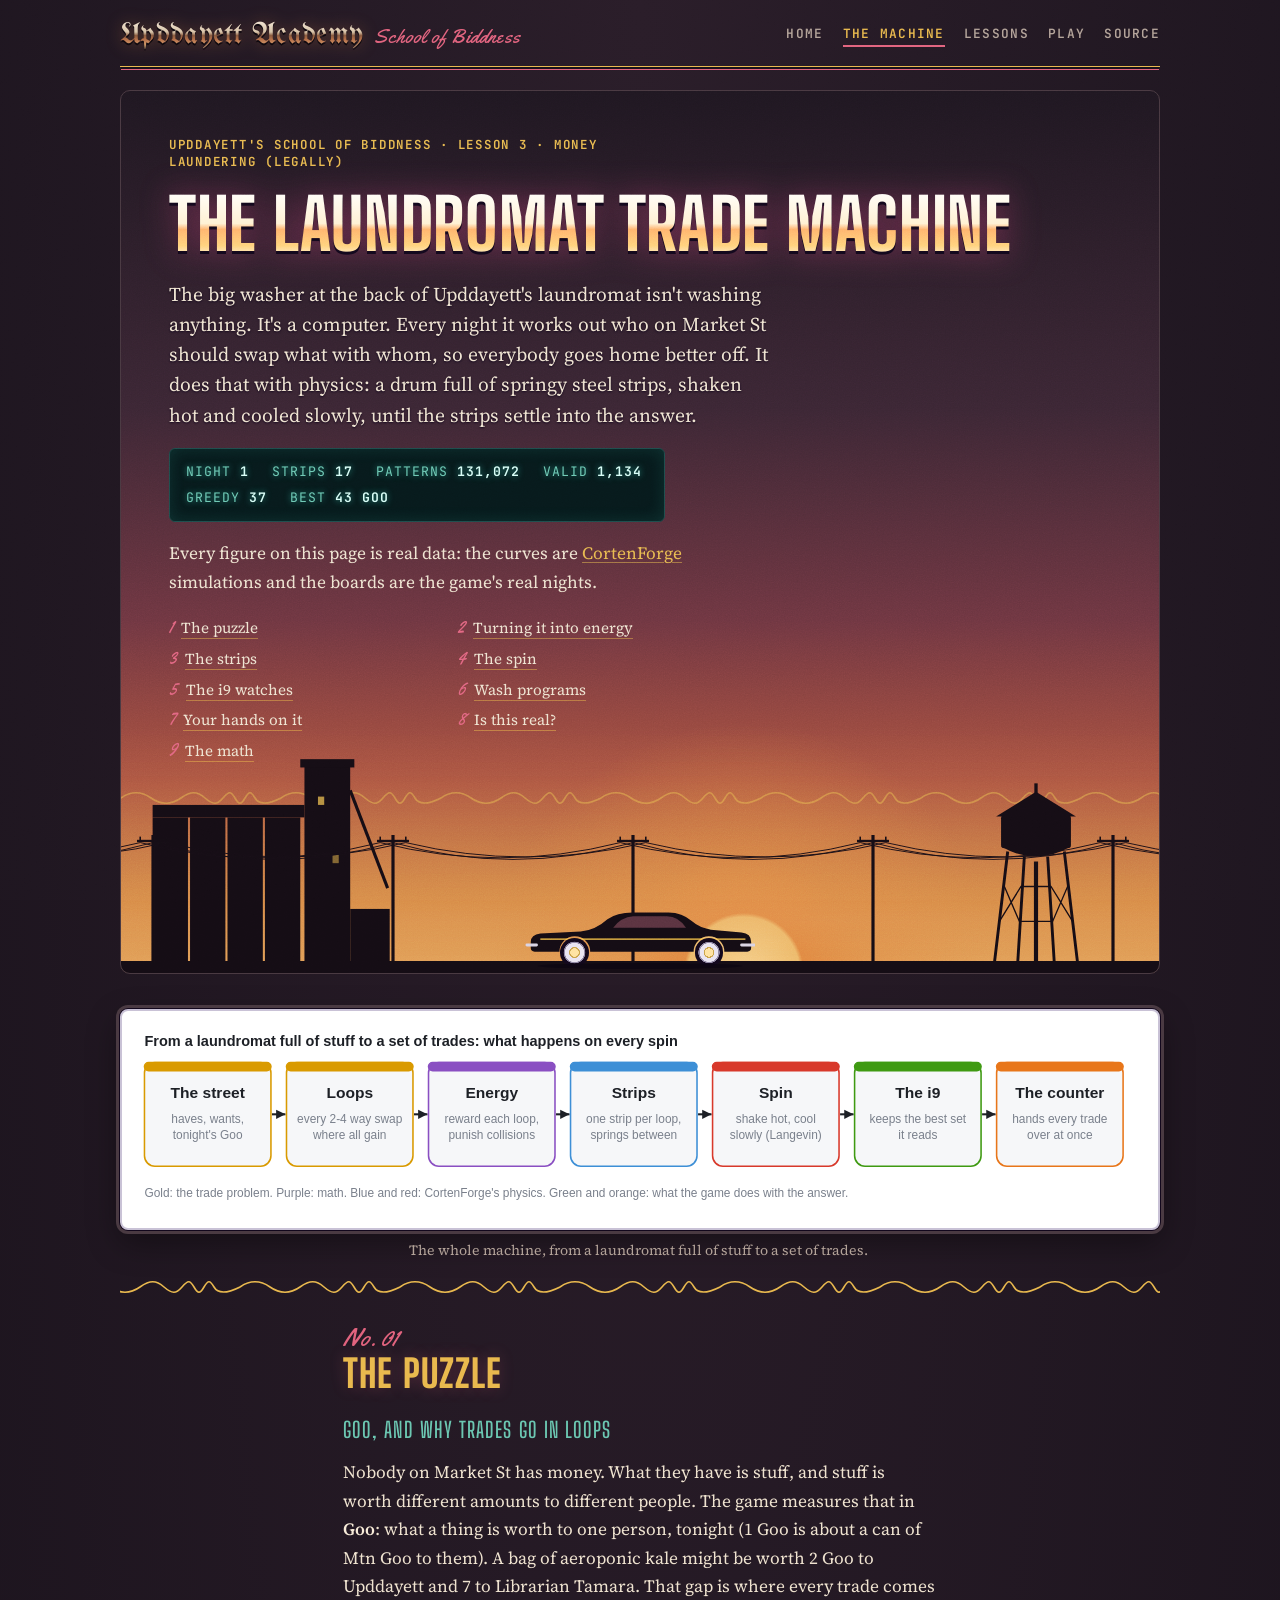
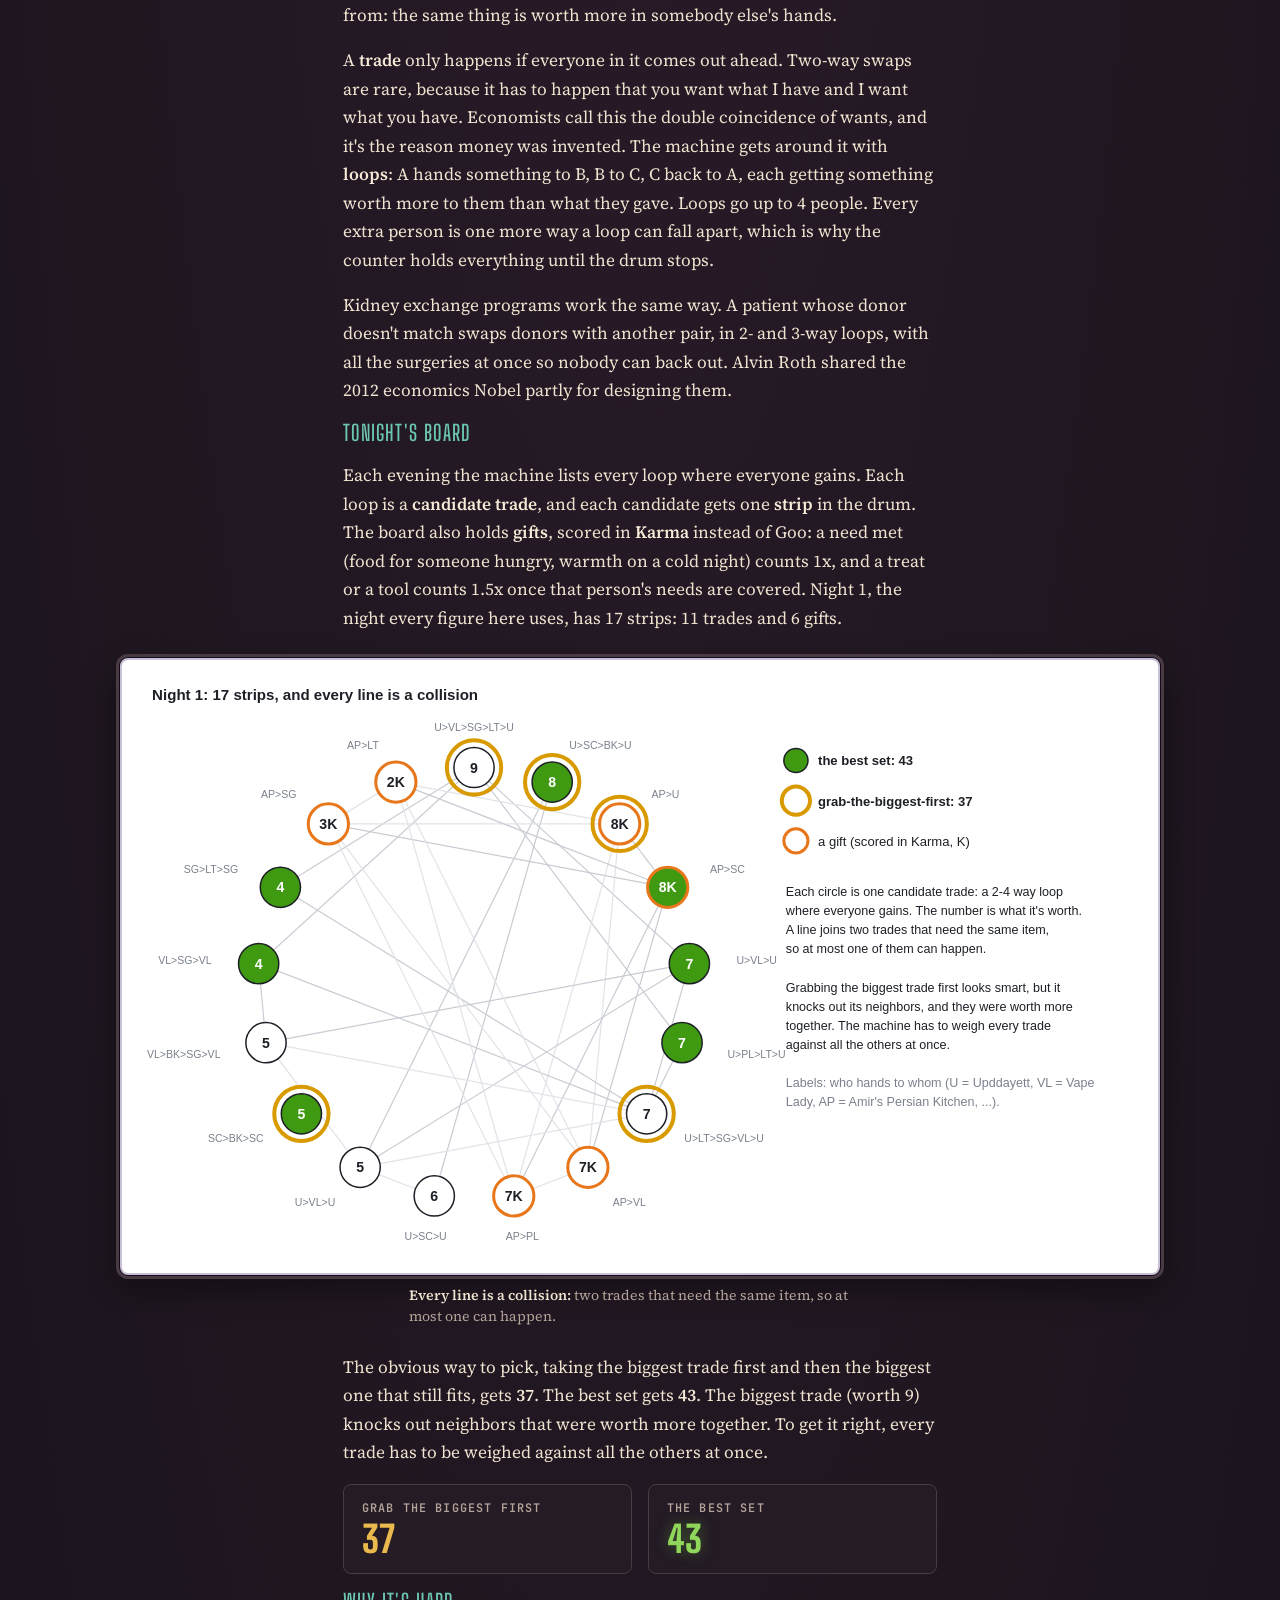
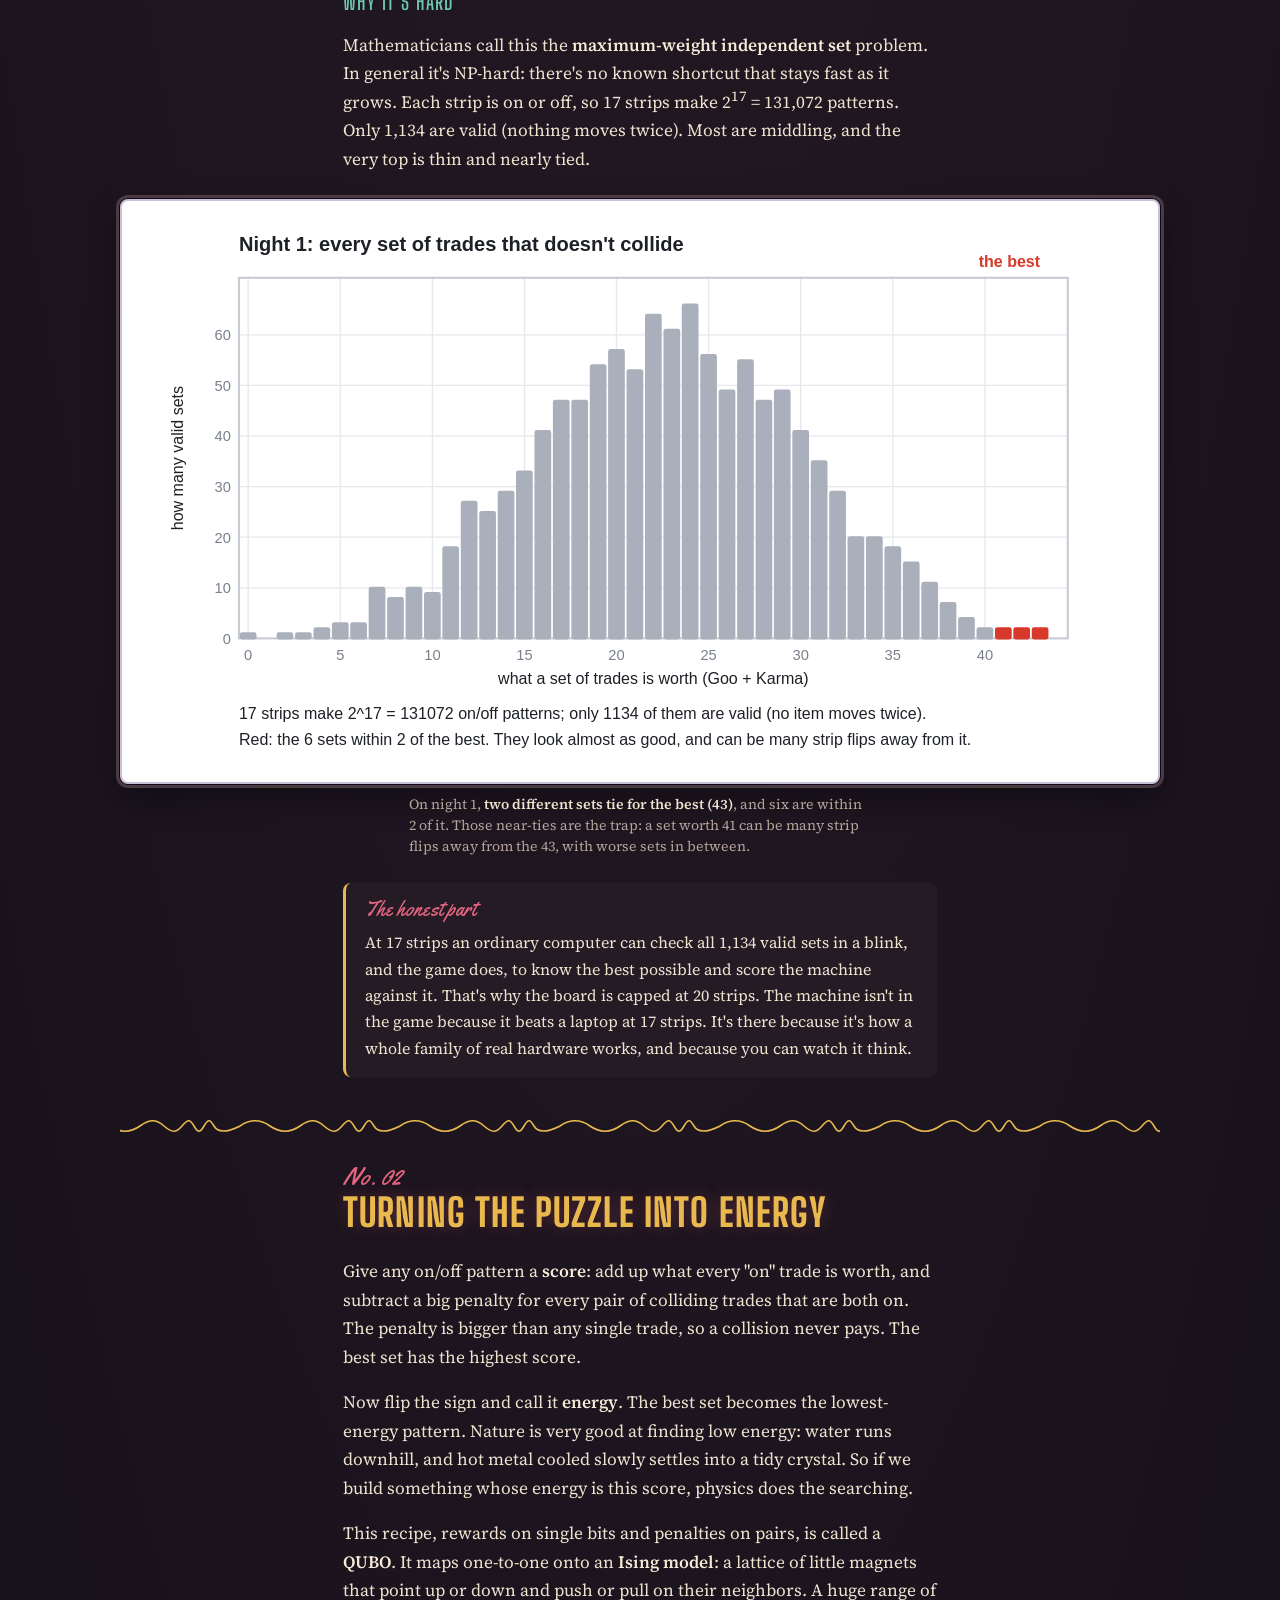
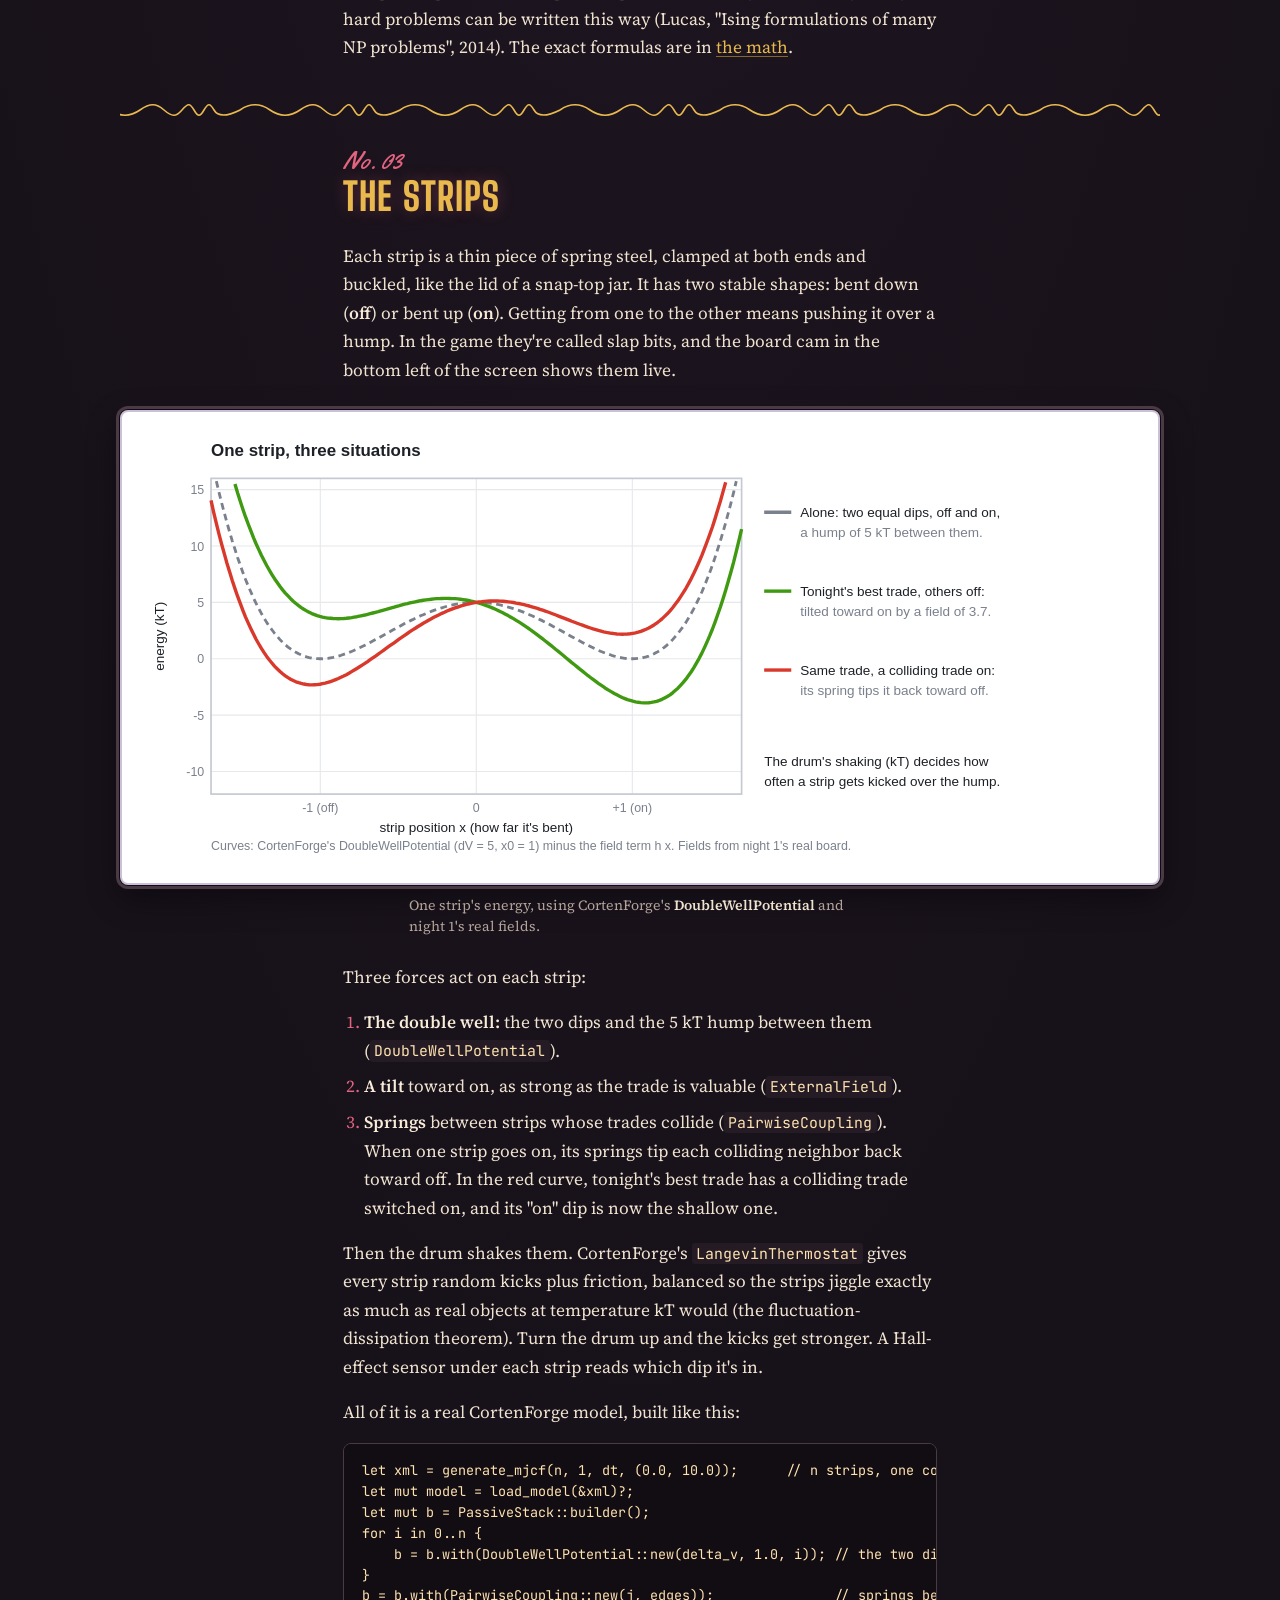
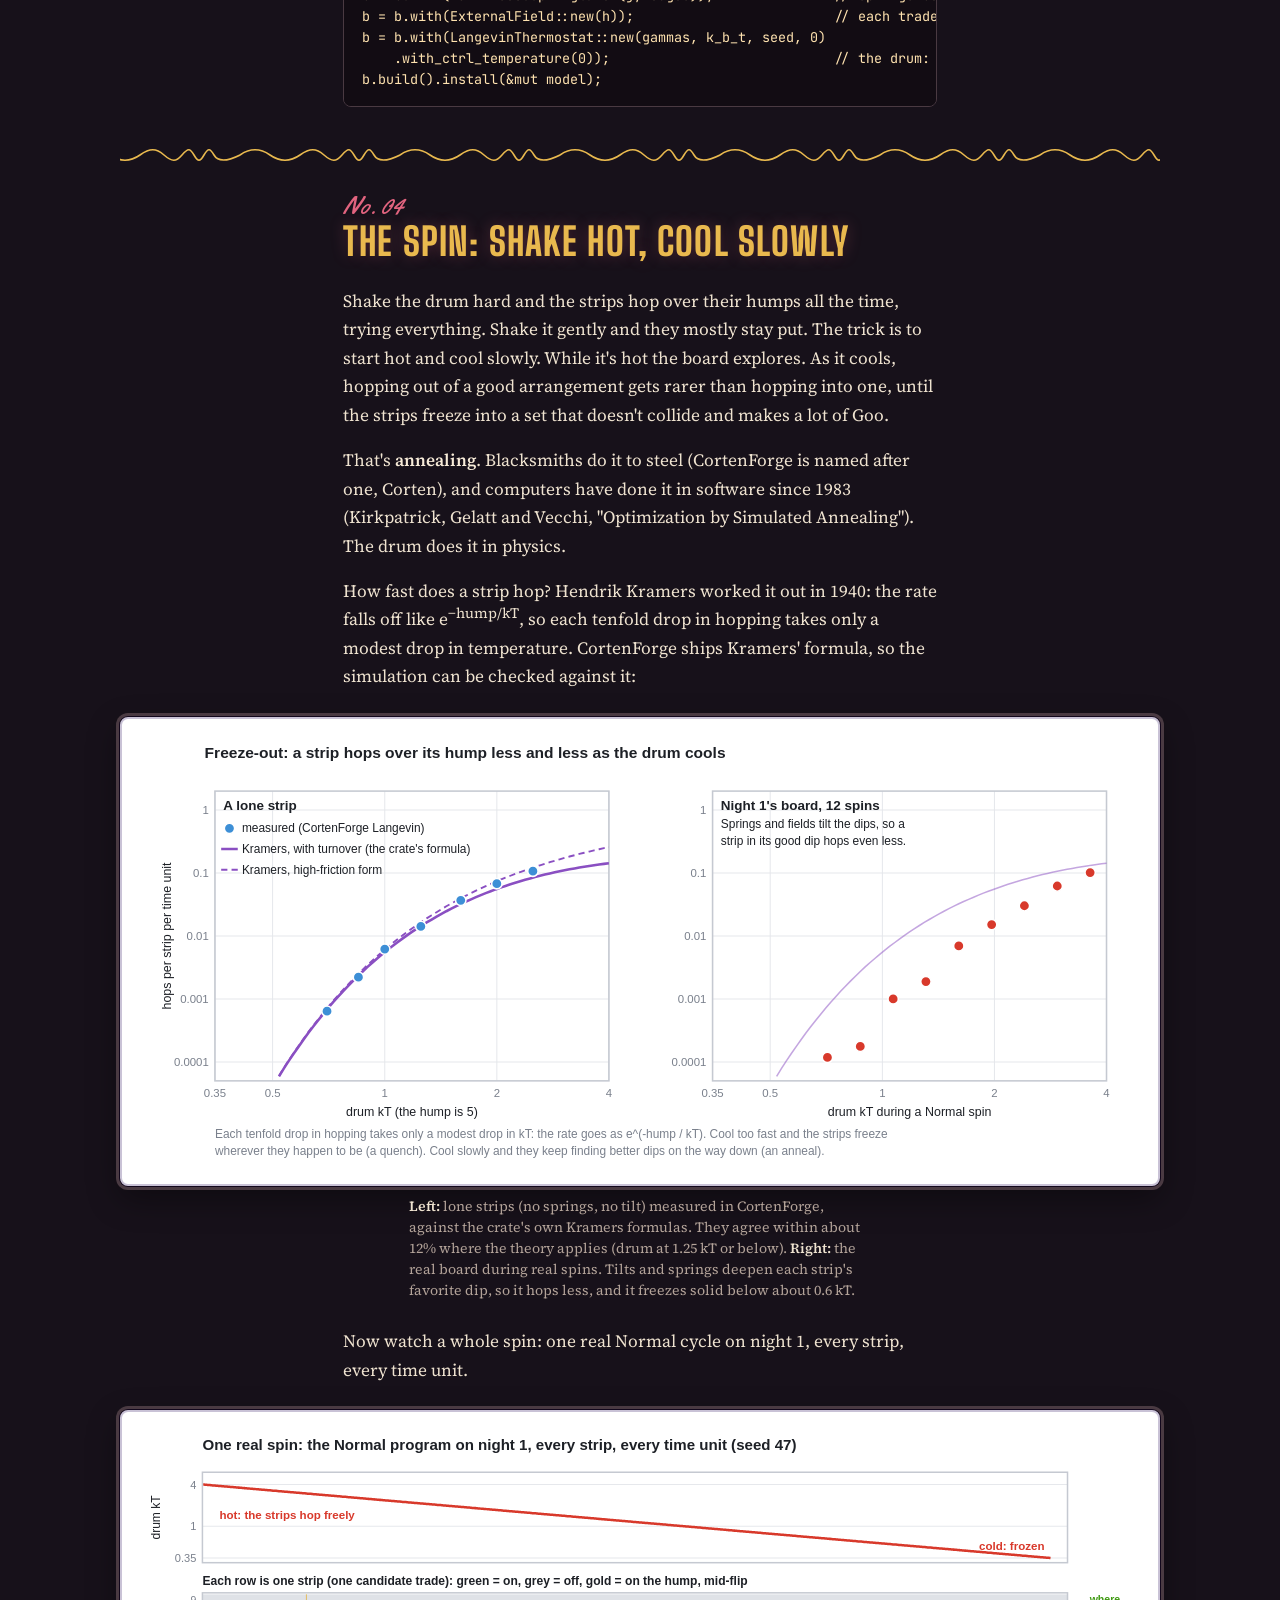
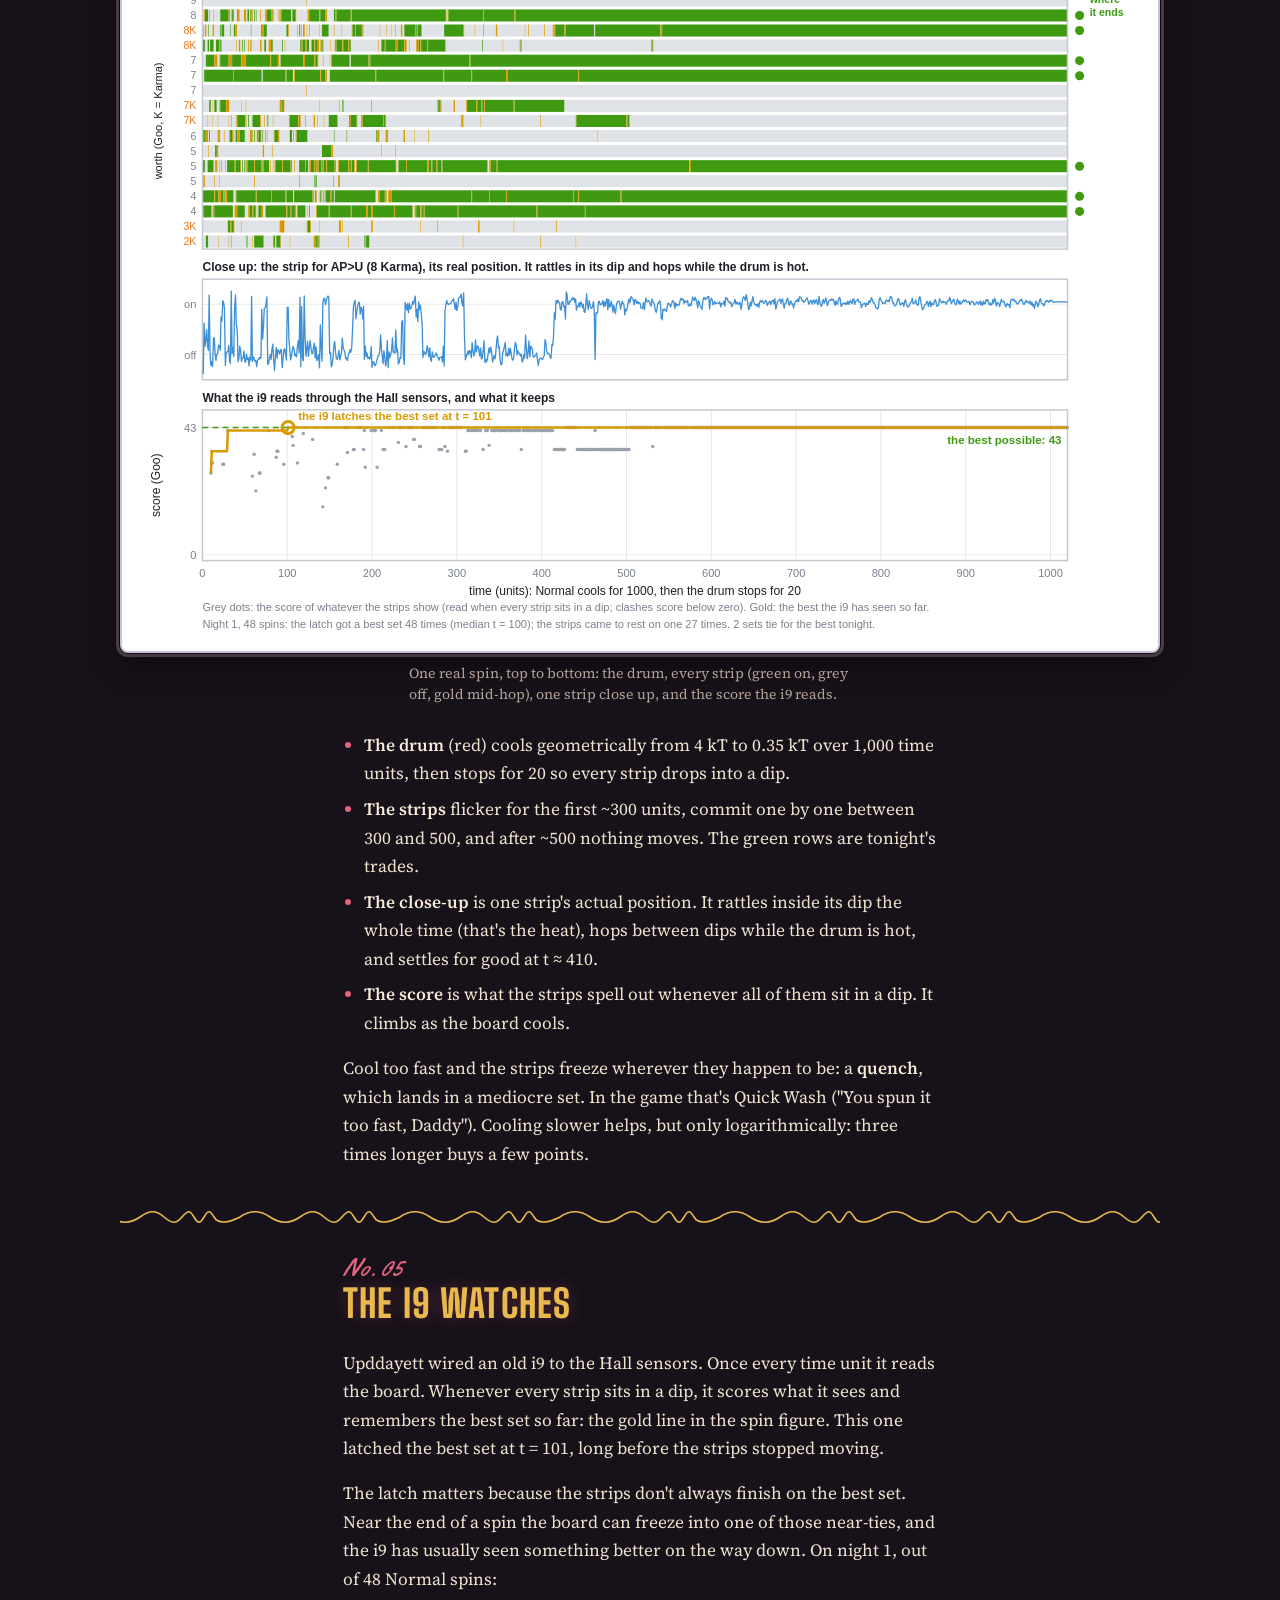
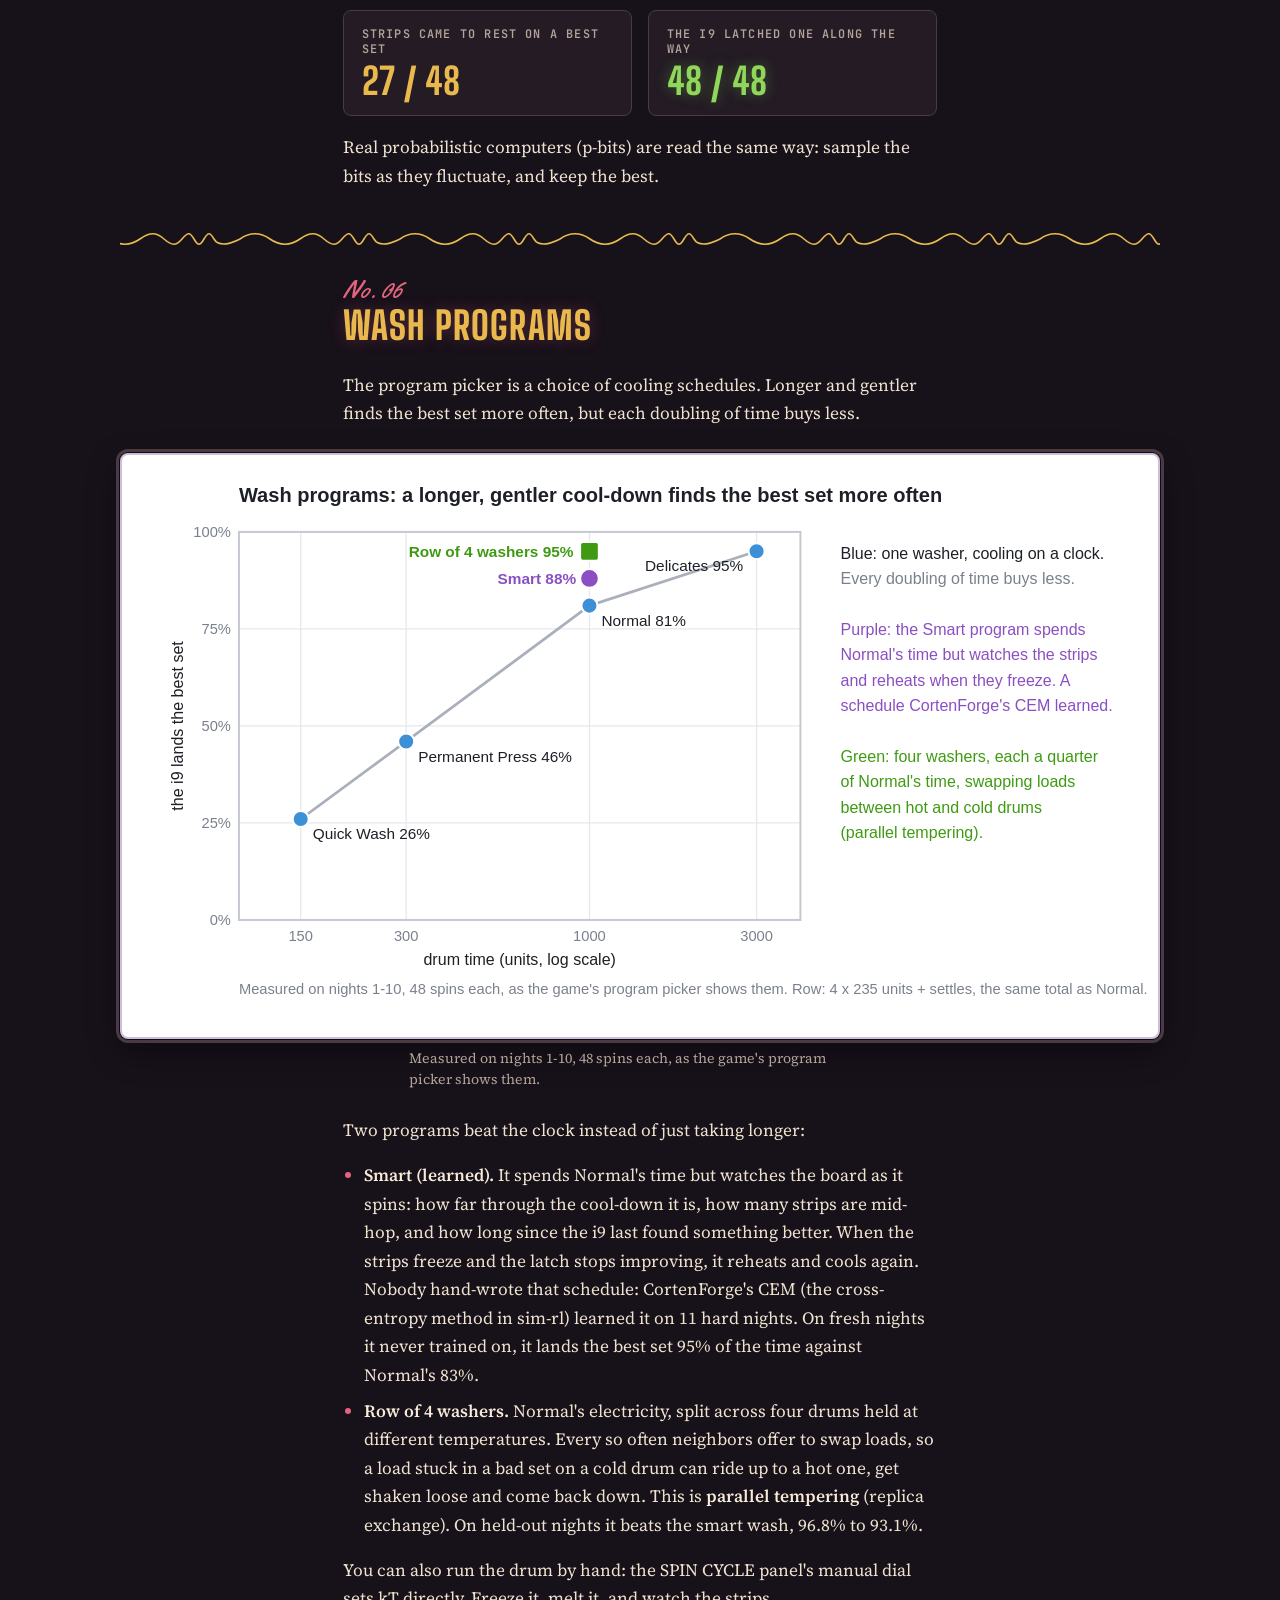
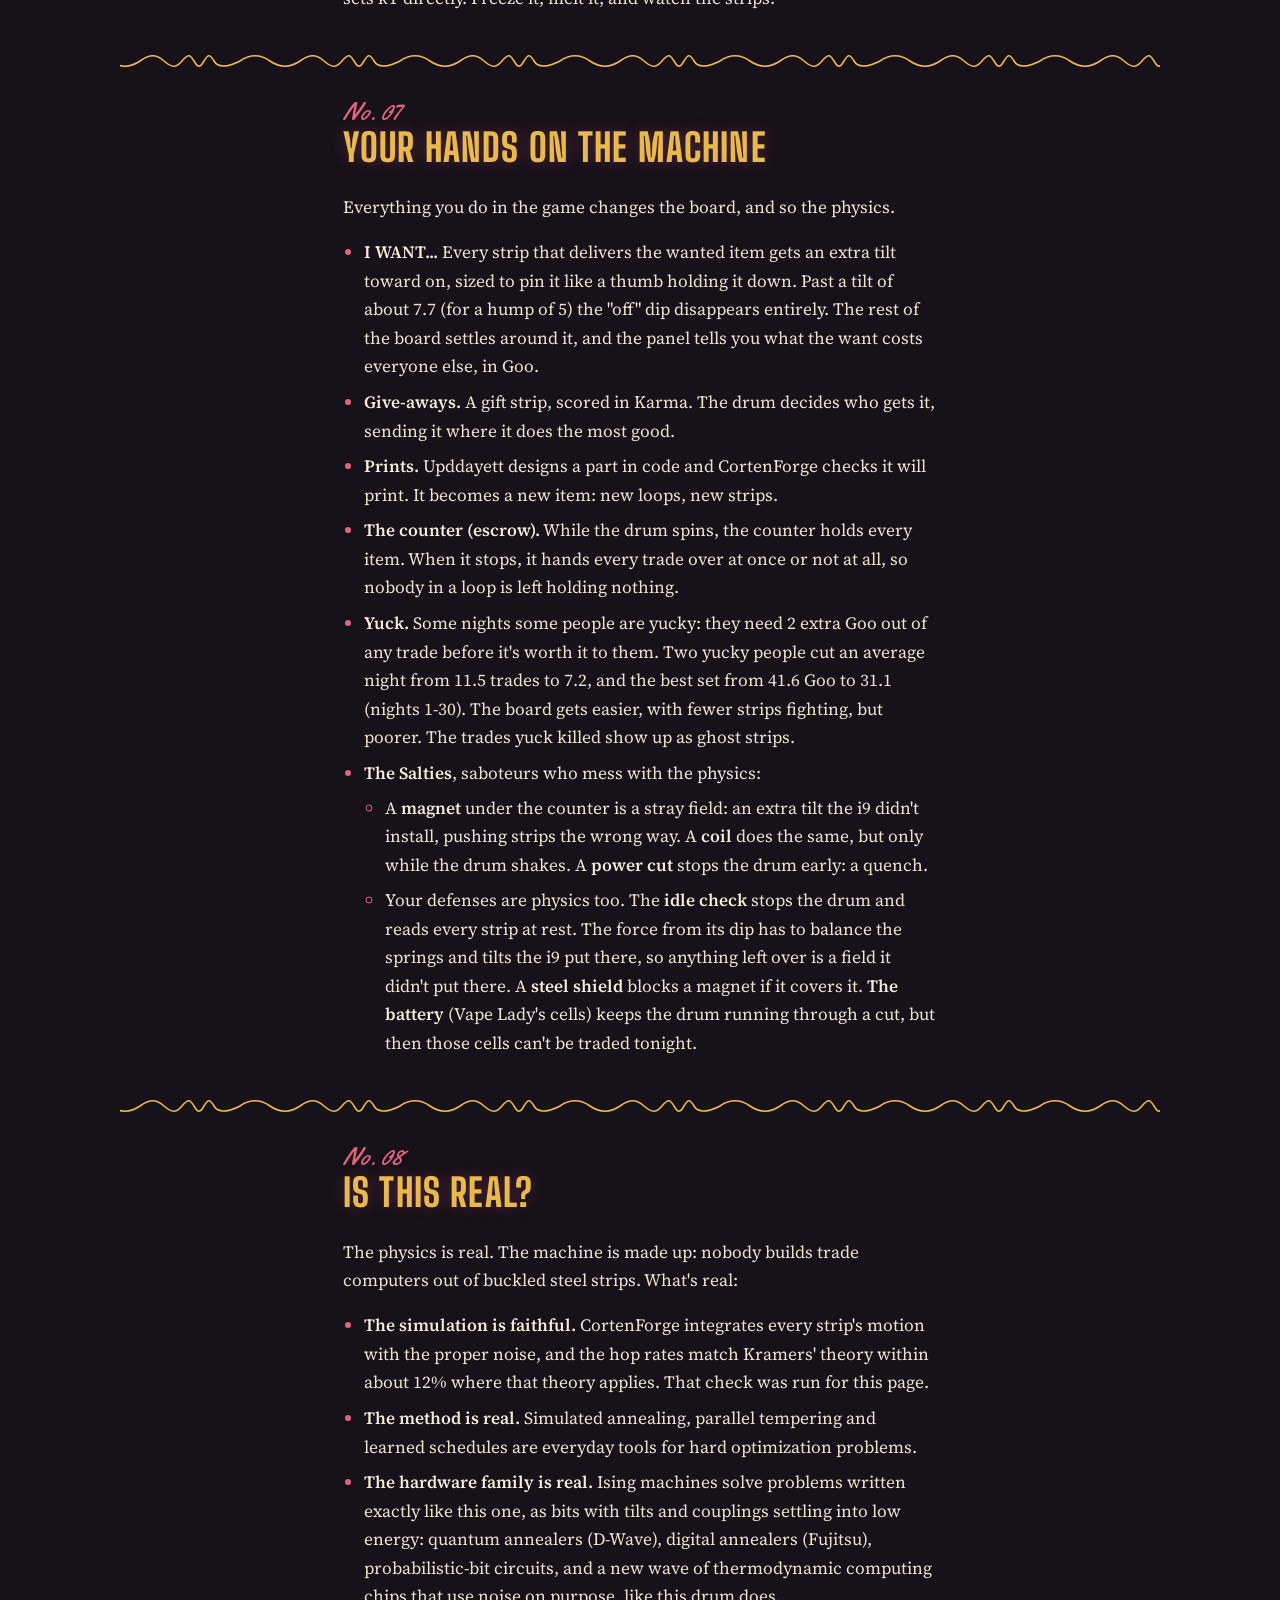
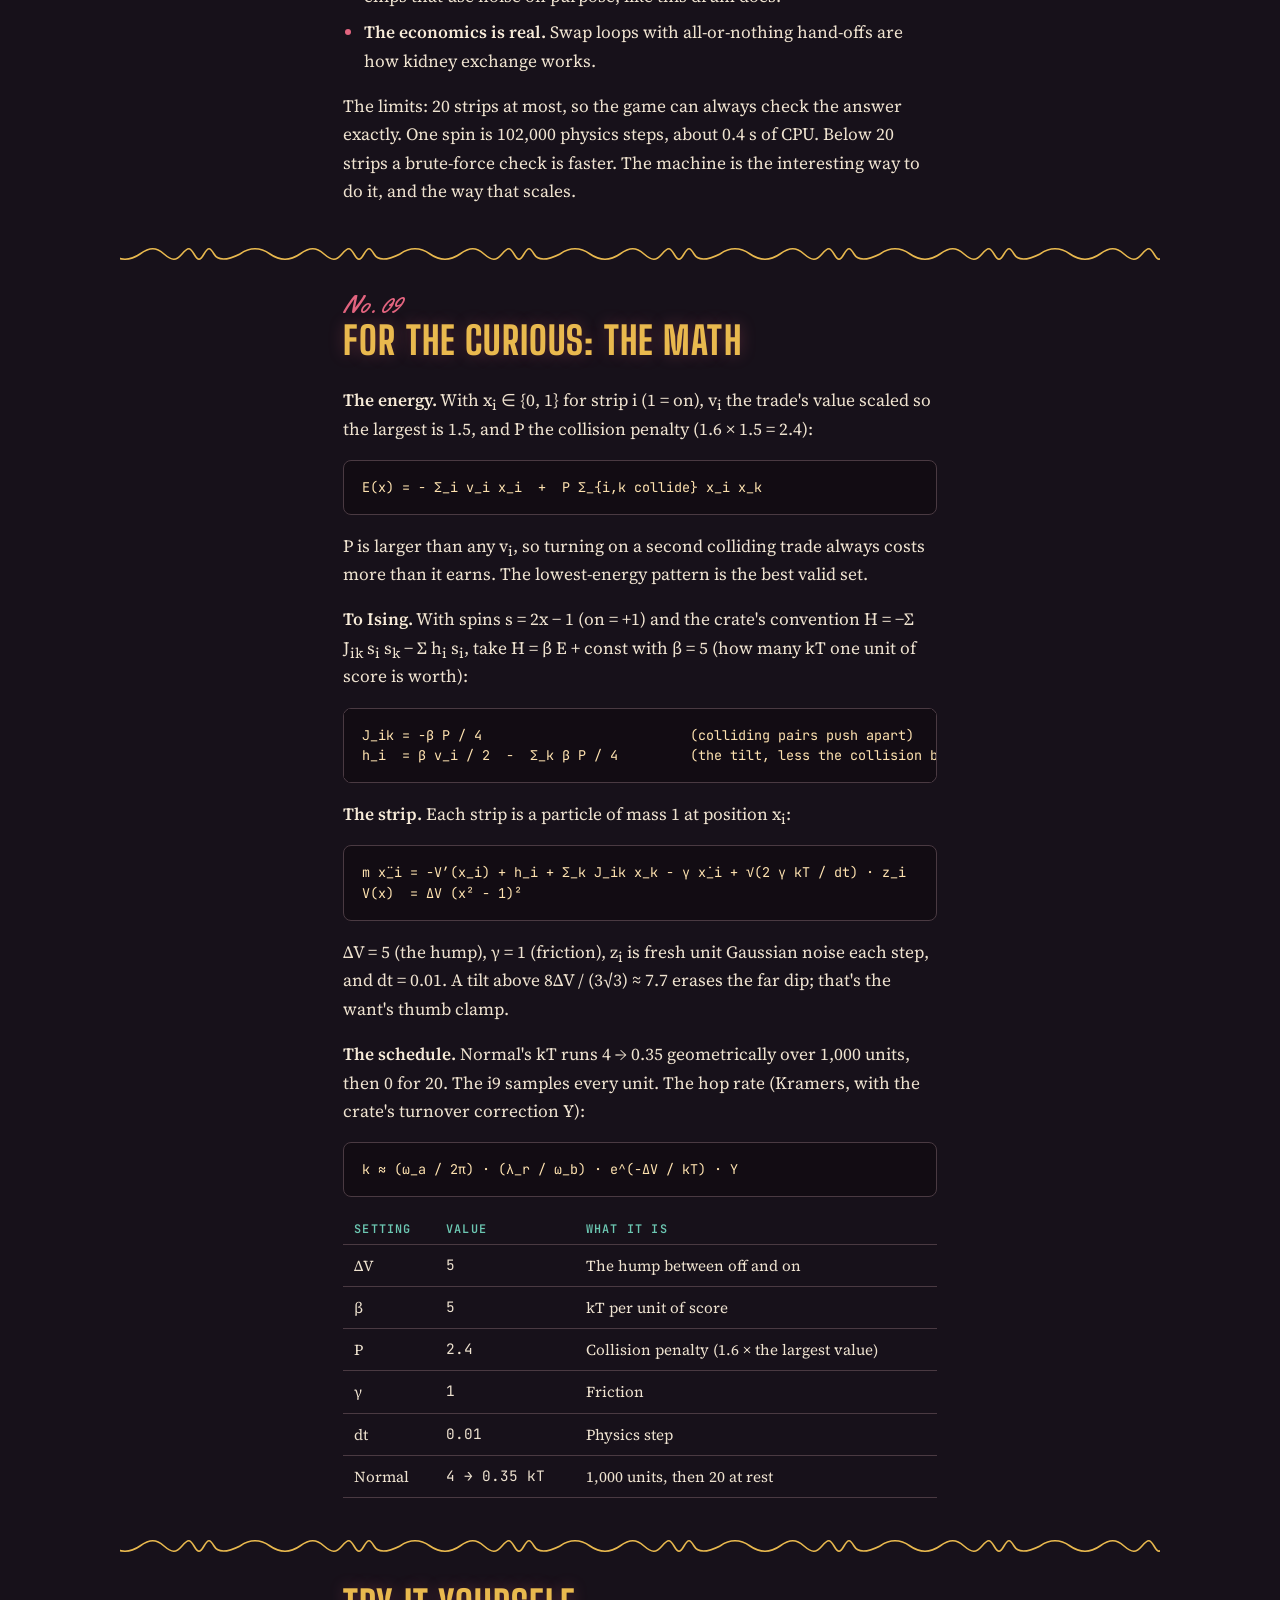
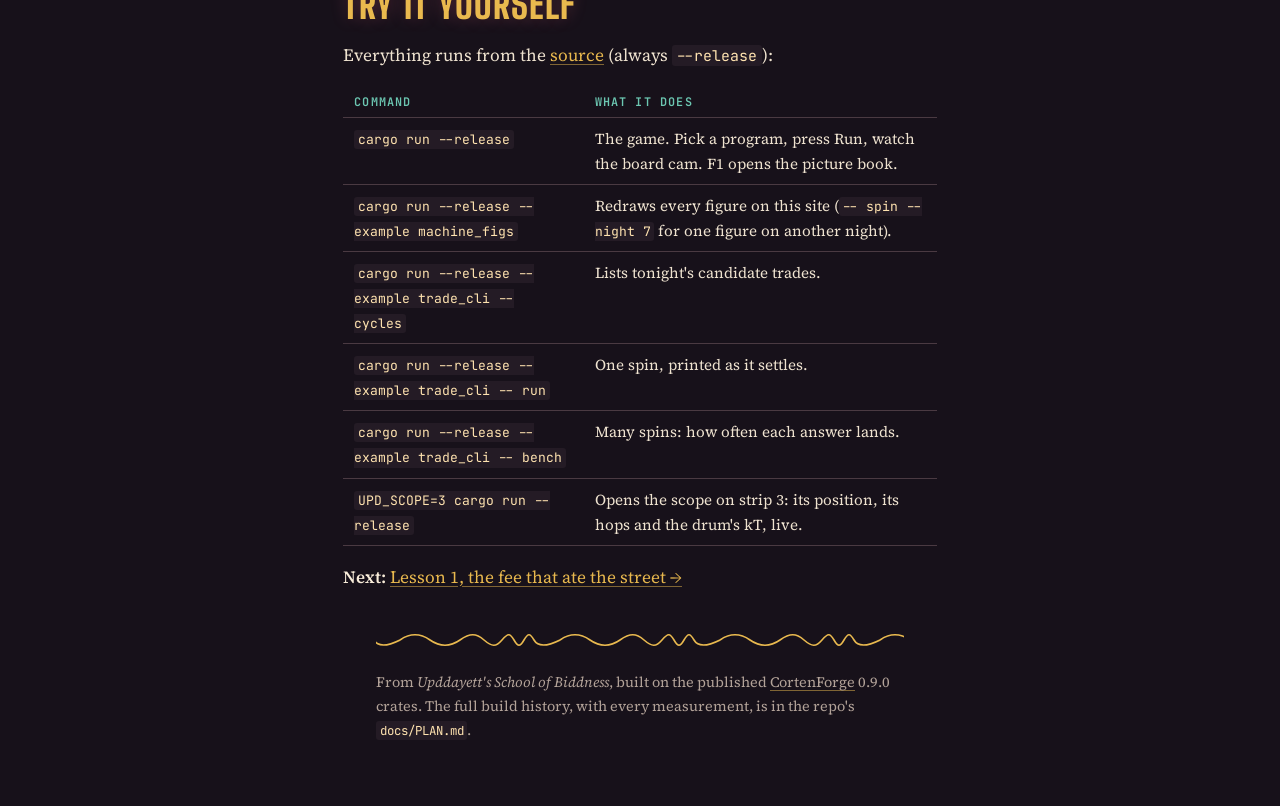
==== commit 0533a049: "Site: a Midwesterner's West Coast (county road at dusk, swaying power lines, film grain) Co-Authored" ====
--- a/site/machine/index.html
+++ b/site/machine/index.html
@@ -29,7 +29,7 @@
 </header>
 
 <header class="hero col">
-  <div class="street" aria-hidden="true"><span class="palm p1"></span><span class="palm p2"></span><span class="palm p3"></span><span class="palm p4"></span><span class="lowrider"><span class="body"></span><span class="wheel rear"></span><span class="wheel front"></span></span></div>
+  <div class="street" aria-hidden="true"><span class="elevator"></span><span class="tower"></span><span class="poles"><span class="wires"></span></span><span class="lowrider"><span class="body"></span><span class="wheel rear"></span><span class="wheel front"></span></span></div>
   <div class="eyebrow">Upddayett's School of Biddness · Lesson 3 · Money Laundering (Legally)</div>
   <h1>The Laundromat Trade Machine</h1>
   <p class="lede">The big washer at the back of Upddayett's laundromat isn't washing anything. It's a computer. Every night it works out who on Market St should swap what with whom, so everybody goes home better off. It does that with physics: a drum full of springy steel strips, shaken hot and cooled slowly, until the strips settle into the answer.</p>
--- a/site/assets/site.css
+++ b/site/assets/site.css
@@ -1,40 +1,57 @@
-/* Upddayett Academy, West Coast edition: a dusk sky over Market St.
-   Layout: one reading column of ~66ch under a full-width sunset band; figures
-   break out wider as white plates in chrome frames. The whistle (a gliding
+/* Upddayett Academy: the West Coast as a Midwesterner pictures it with the
+   whistle on and the lyrics off. A hazy dusk over a county road: a grain
+   elevator, a water tower, power lines swaying in the wind, a lowered sedan
+   on the shoulder, film grain over everything.
+   Layout: one reading column of ~66ch under a full-width dusk band; figures
+   break out wider as white plates in steel frames. The whistle (a gliding
    sine, the G-funk lead and the strips' own motion) divides the sections.
    One deliberate look, dark at dusk in every theme. */
 :root {
   color-scheme: dark;
-  --night: #170b25;      /* the sky after sundown: page ground */
-  --surface: #241338;    /* cards, code, asides */
-  --ink: #f7ead6;        /* warm streetlight cream */
-  --muted: #bba7cc;
-  --rule: #4b2f66;
-  --sun: #ff8a3d;        /* sunset orange */
-  --pink: #ff4f9a;       /* the neon */
-  --gold: #ffc94a;       /* pinstripes, the whistle */
-  --teal: #3ee0c8;       /* pool water, the car-stereo LCD */
+  --night: #17111a;      /* dusk over a county road: page ground */
+  --surface: #241b25;    /* cards, code, asides */
+  --ink: #efe3d0;        /* porch-light cream */
+  --muted: #b3a399;
+  --rule: #4a3a42;
+  --sun: #e0863f;        /* a hazy sunset */
+  --pink: #e2647f;       /* dusty neon */
+  --gold: #e9b94e;       /* the whistle, pinstripes */
+  --teal: #6cc7b2;       /* the car-stereo LCD */
   --plate: #ffffff;      /* figures are drawn on white */
-  --goo: #7fe04a;
+  --goo: #8fd65a;
+  --sil: #140c14;        /* everything against the sky */
   --rust: var(--pink);   /* older markup's accent hook */
   --display: "Big Shoulders Display", "Arial Narrow", "Helvetica Neue", Arial, sans-serif;
   --gothic: "UnifrakturMaguntia", "Old English Text MT", "Big Shoulders Display", serif;
   --script: "Yellowtail", "Brush Script MT", cursive;
   --body: "Source Serif 4", Georgia, "Times New Roman", serif;
   --mono: "JetBrains Mono", ui-monospace, Consolas, monospace;
-  --whistle: url("data:image/svg+xml,%3Csvg xmlns='http://www.w3.org/2000/svg' width='160' height='14' viewBox='0 0 160 14'%3E%3Cpath d='M0 7 C10 0 20 0 30 7 S50 14 60 7 S76 0 84 7 S96 14 102 7 S110 0 114 7 S120 14 124 7 S130 0 134 7 S146 14 160 7' fill='none' stroke='%23ffc94a' stroke-width='1.6' stroke-linecap='round'/%3E%3C/svg%3E");
-  --palm: url("data:image/svg+xml,%3Csvg xmlns='http://www.w3.org/2000/svg' viewBox='0 0 200 300'%3E%3Cg fill='%2312071c'%3E%3Cpath d='M98 300 C104 230 94 160 106 92 L113 92 C103 160 112 230 110 300 Z'/%3E%3Cpath d='M110 90 Q62 58 8 86 Q62 70 110 95 Z'/%3E%3Cpath d='M110 90 Q154 50 198 66 Q152 62 110 95 Z'/%3E%3Cpath d='M110 90 Q84 30 44 18 Q88 42 110 95 Z'/%3E%3Cpath d='M110 90 Q134 24 172 14 Q134 42 110 95 Z'/%3E%3Cpath d='M110 90 Q70 92 42 142 Q82 102 110 97 Z'/%3E%3Cpath d='M110 90 Q152 96 178 142 Q142 104 110 97 Z'/%3E%3C/g%3E%3C/svg%3E");
+  --whistle: url("data:image/svg+xml,%3Csvg xmlns='http://www.w3.org/2000/svg' width='160' height='14' viewBox='0 0 160 14'%3E%3Cpath d='M0 7 C10 0 20 0 30 7 S50 14 60 7 S76 0 84 7 S96 14 102 7 S110 0 114 7 S120 14 124 7 S130 0 134 7 S146 14 160 7' fill='none' stroke='%23e9b94e' stroke-width='1.6' stroke-linecap='round'/%3E%3C/svg%3E");
+  --grain: url("data:image/svg+xml,%3Csvg xmlns='http://www.w3.org/2000/svg' width='180' height='180'%3E%3Cfilter id='g'%3E%3CfeTurbulence type='fractalNoise' baseFrequency='0.85' numOctaves='2' stitchTiles='stitch'/%3E%3CfeColorMatrix type='saturate' values='0'/%3E%3C/filter%3E%3Crect width='100%25' height='100%25' filter='url(%23g)'/%3E%3C/svg%3E");
+  /* A country elevator: four silos, the gallery across their tops, the head house, a spout. */
+  --elevator: url("data:image/svg+xml,%3Csvg xmlns='http://www.w3.org/2000/svg' viewBox='0 0 240 200'%3E%3Cg fill='%23140c14'%3E%3Crect x='10' y='60' width='34' height='140'/%3E%3Crect x='46' y='60' width='34' height='140'/%3E%3Crect x='82' y='60' width='34' height='140'/%3E%3Crect x='118' y='60' width='34' height='140'/%3E%3Crect x='10' y='48' width='146' height='12'/%3E%3Crect x='156' y='10' width='44' height='190'/%3E%3Crect x='152' y='4' width='52' height='8'/%3E%3Crect x='200' y='148' width='38' height='52'/%3E%3C/g%3E%3Cpath d='M200 34 L236 128' stroke='%23140c14' stroke-width='3'/%3E%3Crect x='169' y='40' width='6' height='8' fill='%23e9b94e' opacity='.75'/%3E%3Crect x='183' y='96' width='6' height='8' fill='%23e9b94e' opacity='.5'/%3E%3C/svg%3E");
+  /* A water tower: cone roof, tank, bowl, four legs, braces, the riser. */
+  --tower: url("data:image/svg+xml,%3Csvg xmlns='http://www.w3.org/2000/svg' viewBox='0 0 120 220'%3E%3Cg fill='%23140c14'%3E%3Cpath d='M12 44 L60 14 L108 44 Z'/%3E%3Crect x='18' y='42' width='84' height='40' rx='4'/%3E%3Cpath d='M18 80 Q60 104 102 80 Z'/%3E%3Crect x='58' y='4' width='4' height='12'/%3E%3C/g%3E%3Cg stroke='%23140c14' fill='none'%3E%3Cpath d='M26 86 L10 220 M46 92 L38 220 M74 92 L82 220 M94 86 L110 220' stroke-width='3.5'/%3E%3Cpath d='M60 98 L60 220' stroke-width='5'/%3E%3Cpath d='M16 170 L42 128 L78 128 L104 170 M22 128 L40 170 L80 170 L98 128' stroke-width='1.6'/%3E%3C/g%3E%3C/svg%3E");
+  /* One wooden pole with its crossarm, every 300 units along the road. */
+  --pole: url("data:image/svg+xml,%3Csvg xmlns='http://www.w3.org/2000/svg' viewBox='0 0 300 200'%3E%3Cg fill='%23140c14'%3E%3Crect x='38' y='40' width='4' height='160'/%3E%3Crect x='20' y='46' width='40' height='3'/%3E%3Crect x='23' y='42' width='2' height='5'/%3E%3Crect x='39' y='42' width='2' height='5'/%3E%3Crect x='55' y='42' width='2' height='5'/%3E%3C/g%3E%3C/svg%3E");
+  /* Three wires from pole to pole, sagging (the part of the last span that shows, too). */
+  --wires: url("data:image/svg+xml,%3Csvg xmlns='http://www.w3.org/2000/svg' viewBox='0 0 300 60' preserveAspectRatio='none'%3E%3Cpath d='M24 2 Q174 40 324 2 M-276 2 Q-126 40 24 2 M40 2 Q190 44 340 2 M-260 2 Q-110 44 40 2 M56 2 Q206 38 356 2 M-244 2 Q-94 38 56 2' fill='none' stroke='%23140c14' stroke-width='1.2'/%3E%3C/svg%3E");
 }
 
 *, *::before, *::after { box-sizing: border-box; }
 html { -webkit-text-size-adjust: 100%; }
 body {
   margin: 0; color: var(--ink); font: 400 1.08rem/1.65 var(--body);
-  background: var(--night);
-  background-image: radial-gradient(120% 60% at 50% 0%, #2c1244 0%, var(--night) 70%);
+  background-color: var(--night);
+  background-image: radial-gradient(120% 60% at 50% 0%, #2a1d29 0%, var(--night) 70%);
   background-repeat: no-repeat;
 }
-::selection { background: var(--pink); color: #1a0a20; }
+/* Film grain over the whole page. */
+body::after {
+  content: ""; position: fixed; inset: 0; z-index: 50; pointer-events: none;
+  background: var(--grain); opacity: 0.07; mix-blend-mode: overlay;
+}
+::selection { background: var(--pink); color: #1a0f16; }
 img { max-width: 100%; }
 .page { max-width: 1080px; margin: 0 auto; padding-inline: 20px; padding-block: 0 64px; }
 .col { max-width: min(66ch, 100%); margin-inline: auto; width: 100%; }
@@ -42,17 +59,17 @@
 h1 { font-size: clamp(2.5rem, 7vw, 4.4rem); font-weight: 800; letter-spacing: 0.01em; text-transform: uppercase; }
 h2 {
   font-size: clamp(1.8rem, 4vw, 2.4rem); font-weight: 800; text-transform: uppercase; letter-spacing: 0.03em;
-  color: var(--gold); text-shadow: 0 0 18px rgba(255, 79, 154, 0.45);
+  color: var(--gold); text-shadow: 0 0 16px rgba(226, 100, 127, 0.3);
 }
 h3 { font-size: 1.35rem; font-weight: 600; text-transform: uppercase; letter-spacing: 0.05em; color: var(--teal); }
 p { margin: 0; }
-a { color: var(--gold); text-decoration-color: rgba(255, 201, 74, 0.5); text-underline-offset: 3px; }
+a { color: var(--gold); text-decoration-color: rgba(233, 185, 78, 0.5); text-underline-offset: 3px; }
 a:hover { color: var(--pink); text-decoration-color: var(--pink); }
 a:focus-visible, button:focus-visible, summary:focus-visible { outline: 2px solid var(--teal); outline-offset: 3px; }
-strong { font-weight: 600; color: #fff4e2; }
+strong { font-weight: 600; color: #f8ecd9; }
 sup, sub { line-height: 0; }
 
-/* Site header: chrome Old English wordmark, pinstriped underneath */
+/* Site header: weathered-steel Old English wordmark, pinstriped underneath */
 .site-head {
   display: flex; flex-wrap: wrap; align-items: center; justify-content: space-between; gap: 0.6rem 1.4rem;
   padding-block: 20px 16px; margin-bottom: 0;
@@ -61,9 +78,9 @@
 .wordmark { display: flex; align-items: baseline; gap: 0.7rem; text-decoration: none; }
 .wordmark b {
   font: 400 1.9rem/1 var(--gothic); letter-spacing: 0.01em;
-  background: linear-gradient(180deg, #ffffff 0%, #e9e4f2 42%, #8f86a3 52%, #fdf2d8 62%, #ffc94a 100%);
+  background: linear-gradient(180deg, #f3e7d6 0%, #d8c3a8 40%, #8a5a3e 52%, #b8714a 66%, #e7c08a 100%);
   -webkit-background-clip: text; background-clip: text; color: transparent;
-  filter: drop-shadow(0 2px 0 #12071c) drop-shadow(0 0 10px rgba(255, 79, 154, 0.35));
+  filter: drop-shadow(0 2px 0 #0e080e) drop-shadow(0 0 8px rgba(224, 134, 63, 0.3));
 }
 .wordmark span { font: 400 1.25rem/1 var(--script); color: var(--pink); letter-spacing: 0.01em; text-transform: none; }
 .nav { display: flex; flex-wrap: wrap; gap: 0.3rem 1.2rem; font: 600 0.8rem/1 var(--mono); letter-spacing: 0.1em; text-transform: uppercase; }
@@ -83,44 +100,60 @@
   background: var(--whistle) center top / 160px 14px repeat-x;
 }
 
-/* The sunset band: dusk at the top, the sun going down behind the palms */
+/* The dusk band: a hazy sun going down behind the county road */
 .eyebrow { font: 600 0.78rem/1.4 var(--mono); letter-spacing: 0.14em; text-transform: uppercase; color: var(--teal); }
 .hero.col { max-width: 100%; }
 .hero {
   position: relative; overflow: hidden; isolation: isolate;
   display: flex; flex-direction: column; gap: 1.1rem;
   margin-block: 1.4rem 2.2rem; padding: clamp(1.6rem, 4vw, 2.8rem) clamp(1.1rem, 4vw, 3rem) clamp(150px, 20vw, 210px);
-  border-radius: 10px; border: 1px solid #5a3a72;
+  border-radius: 10px; border: 1px solid var(--rule);
   background:
-    linear-gradient(180deg, transparent calc(100% - 12px), #12071c calc(100% - 12px)),
-    radial-gradient(circle at 50% 100%, #ffe08a 0, #ffc94a 64px, #ff8a3d 66px, rgba(255, 138, 61, 0.55) 120px, rgba(255, 79, 154, 0) 260px),
-    linear-gradient(180deg, #1d0d30 0%, #351450 38%, #7a1f63 64%, #d83f78 82%, #ff8a3d 96%);
+    linear-gradient(180deg, transparent calc(100% - 12px), var(--sil) calc(100% - 12px)),
+    linear-gradient(180deg, transparent 72%, rgba(232, 172, 110, 0.22) 94%, transparent 100%),
+    radial-gradient(circle at 60% 100%, #f6d08a 0, #eebb6a 56px, #e0863f 60px, rgba(224, 134, 63, 0.45) 120px, rgba(169, 80, 62, 0) 250px),
+    linear-gradient(180deg, #1e1620 0%, #3a2533 36%, #6d3540 60%, #a9503e 78%, #d4843f 92%, #e3a25a 100%);
+}
+/* Grain on the band, a little heavier than the page. */
+.hero::after {
+  content: ""; position: absolute; inset: 0; z-index: 1; pointer-events: none;
+  background: var(--grain); opacity: 0.16; mix-blend-mode: overlay;
 }
 /* The whistle across the sky, gliding slowly */
 .hero::before {
-  content: ""; position: absolute; z-index: -1; left: 0; right: 0; bottom: clamp(110px, 15vw, 160px); height: 14px;
-  background: var(--whistle) 0 0 / 160px 14px repeat-x; opacity: 0.55;
+  content: ""; position: absolute; z-index: -1; left: 0; right: 0; bottom: clamp(118px, 16vw, 168px); height: 14px;
+  background: var(--whistle) 0 0 / 160px 14px repeat-x; opacity: 0.5;
   animation: whistle 14s linear infinite;
 }
 @keyframes whistle { to { background-position: 160px 0; } }
 
-/* The street: palms swaying, each at its own pace, and a lowrider in front of
-   the sun that works its hydraulics every few seconds and hops while you
-   hover the band (a strip jumping its hump). */
+/* The county road: a grain elevator, a water tower, power lines swaying in
+   the wind, and a lowered sedan in front of the sun that works its
+   hydraulics every few seconds and hops while you hover the band (a strip
+   jumping its hump). */
 .hero > .street { position: absolute; inset: 0; z-index: -1; max-width: none; pointer-events: none; }
-.palm {
-  position: absolute; bottom: 10px; aspect-ratio: 2 / 3;
-  background: var(--palm) bottom center / contain no-repeat;
-  transform-origin: 55% 100%; animation: sway 7s ease-in-out infinite alternate;
-}
-.palm.p1 { left: 3%; width: clamp(70px, 11vw, 120px); }
-.palm.p2 { left: 13%; width: clamp(46px, 7vw, 78px); animation-duration: 5.5s; animation-delay: -2s; }
-.palm.p3 { right: 4%; width: clamp(80px, 13vw, 140px); animation-duration: 8s; animation-delay: -4s; }
-.palm.p4 { right: 17%; width: clamp(40px, 6vw, 64px); animation-duration: 6s; animation-delay: -1s; }
-@keyframes sway { from { transform: rotate(-1.6deg); } to { transform: rotate(1.8deg); } }
+.elevator {
+  position: absolute; left: 2%; bottom: 10px; width: clamp(150px, 24vw, 250px); aspect-ratio: 240 / 200;
+  background: var(--elevator) bottom left / contain no-repeat;
+}
+.tower {
+  position: absolute; right: 7%; bottom: 10px; width: clamp(58px, 9vw, 100px); aspect-ratio: 120 / 220;
+  background: var(--tower) bottom center / contain no-repeat;
+}
+.poles {
+  --ph: clamp(110px, 15vw, 160px);
+  position: absolute; left: 0; right: 0; bottom: 10px; height: var(--ph);
+  background: var(--pole) 0 0 / calc(var(--ph) * 1.5) var(--ph) repeat-x;
+}
+.wires {
+  position: absolute; left: 0; right: 0; top: calc(var(--ph) * 0.235); height: calc(var(--ph) * 0.3);
+  background: var(--wires) 0 0 / calc(var(--ph) * 1.5) 100% repeat-x;
+  transform-origin: 50% 0; animation: wind 4.5s ease-in-out infinite alternate;
+}
+@keyframes wind { from { transform: scaleY(0.85); } to { transform: scaleY(1.2); } }
 
 .lowrider {
-  --car: url("data:image/svg+xml,%3Csvg xmlns='http://www.w3.org/2000/svg' viewBox='0 0 240 70'%3E%3Cpath d='M6 44 Q6 36 16 35 L58 33 Q74 31 86 20 Q96 13 112 13 L150 13 Q164 13 174 22 Q182 29 194 31 L226 34 Q236 35 236 44 L236 50 Q236 54 232 54 L208 54 A16 16 0 0 0 176 54 L68 54 A16 16 0 0 0 36 54 L10 54 Q6 54 6 50 Z' fill='%2312071c'/%3E%3Cpath d='M92 29 Q100 18 113 17 L148 17 Q160 17 168 29 Z' fill='%23662a64'/%3E%3Cpath d='M16 41 L230 41' stroke='%23ffc94a' stroke-width='1.3'/%3E%3Cpath d='M226 47 L239 47 M2 47 L12 47' stroke='%23d9d3e4' stroke-width='3' stroke-linecap='round'/%3E%3C/svg%3E");
+  --car: url("data:image/svg+xml,%3Csvg xmlns='http://www.w3.org/2000/svg' viewBox='0 0 240 70'%3E%3Cpath d='M6 44 Q6 36 16 35 L58 33 Q74 31 86 20 Q96 13 112 13 L150 13 Q164 13 174 22 Q182 29 194 31 L226 34 Q236 35 236 44 L236 50 Q236 54 232 54 L208 54 A16 16 0 0 0 176 54 L68 54 A16 16 0 0 0 36 54 L10 54 Q6 54 6 50 Z' fill='%23140c14'/%3E%3Cpath d='M92 29 Q100 18 113 17 L148 17 Q160 17 168 29 Z' fill='%235a3340'/%3E%3Cpath d='M16 41 L230 41' stroke='%23ffc94a' stroke-width='1.3'/%3E%3Cpath d='M226 47 L239 47 M2 47 L12 47' stroke='%23d9d3e4' stroke-width='3' stroke-linecap='round'/%3E%3C/svg%3E");
   position: absolute; left: 50%; bottom: 6px; width: clamp(130px, 22vw, 230px); aspect-ratio: 240 / 70;
   transform: translateX(-50%);
 }
@@ -196,14 +229,14 @@
 .screen { margin: 0; display: flex; flex-direction: column; gap: 0.6rem; }
 .screen img {
   display: block; width: 100%; height: auto; border-radius: 8px; background: #0a0510;
-  border: 2px solid #b9b2c8; box-shadow: 0 0 0 1px #12071c, 0 0 0 4px #4b2f66, 0 14px 40px rgba(0, 0, 0, 0.45);
+  border: 2px solid #b9b2c8; box-shadow: 0 0 0 1px #12071c, 0 0 0 4px var(--rule), 0 14px 40px rgba(0, 0, 0, 0.45);
 }
 
 /* Figures: white plates (the SVGs are drawn on white) in a chrome frame */
 figure { margin: 0; display: flex; flex-direction: column; gap: 0.6rem; }
 .plate {
   background: var(--plate); border-radius: 8px; padding: 10px; overflow-x: auto;
-  border: 2px solid #c9c2d6; box-shadow: 0 0 0 1px #12071c, 0 0 0 4px #4b2f66, 0 12px 32px rgba(0, 0, 0, 0.4);
+  border: 2px solid #c9c2d6; box-shadow: 0 0 0 1px #12071c, 0 0 0 4px var(--rule), 0 12px 32px rgba(0, 0, 0, 0.4);
 }
 .plate img { display: block; width: 100%; height: auto; min-width: 560px; }
 .plate.wide img { min-width: 720px; }
@@ -223,7 +256,7 @@
 td.n { font-family: var(--mono); font-size: 0.9rem; white-space: nowrap; }
 tr.win td { color: var(--goo); }
 code { font: 400 0.86em var(--mono); background: var(--surface); color: #ffe3b0; padding: 0.08em 0.3em; border-radius: 3px; overflow-wrap: anywhere; }
-pre { margin: 0; background: #10071a; border: 1px solid var(--rule); border-radius: 8px; padding: 1rem 1.1rem; overflow-x: auto; font: 400 0.84rem/1.55 var(--mono); color: #ffe3b0; }
+pre { margin: 0; background: #120c13; border: 1px solid var(--rule); border-radius: 8px; padding: 1rem 1.1rem; overflow-x: auto; font: 400 0.84rem/1.55 var(--mono); color: #ffe3b0; }
 pre code { background: none; padding: 0; font-size: inherit; overflow-wrap: normal; }
 .compare { display: grid; grid-template-columns: repeat(auto-fit, minmax(200px, 1fr)); gap: 1rem; }
 .compare > div { display: flex; flex-direction: column; gap: 0.3rem; padding: 1rem 1.1rem; border: 1px solid var(--rule); border-radius: 8px; background: var(--surface); }
@@ -237,8 +270,8 @@
 .lessons { display: grid; grid-template-columns: repeat(auto-fit, minmax(280px, 1fr)); gap: 1rem; }
 .lesson {
   display: flex; flex-direction: column; gap: 0.55rem; padding: 1.1rem 1.2rem 1.2rem; border-radius: 10px;
-  text-decoration: none; color: var(--ink); background: linear-gradient(180deg, #2b1641, #1d0f2e);
-  border: 1px solid #6a5582; box-shadow: inset 0 1px 0 rgba(255, 255, 255, 0.08);
+  text-decoration: none; color: var(--ink); background: linear-gradient(180deg, #2a1f29, #1b141c);
+  border: 1px solid #5b4a50; box-shadow: inset 0 1px 0 rgba(255, 255, 255, 0.08);
   transition: border-color 0.15s, box-shadow 0.15s, transform 0.15s;
 }
 a.lesson:hover { border-color: var(--pink); box-shadow: 0 0 0 1px var(--pink), 0 0 22px rgba(255, 79, 154, 0.35); transform: translateY(-2px); color: var(--ink); }
@@ -274,7 +307,7 @@
   .wordmark b { font-size: 1.6rem; }
 }
 @media (prefers-reduced-motion: reduce) {
-  .hero::before, .palm, .lowrider .body, .hero:hover .lowrider, .hero:hover .street::after { animation: none; }
+  .hero::before, .wires, .lowrider .body, .hero:hover .lowrider, .hero:hover .street::after { animation: none; }
   .lesson { transition: none; }
   a.lesson:hover { transform: none; }
 }
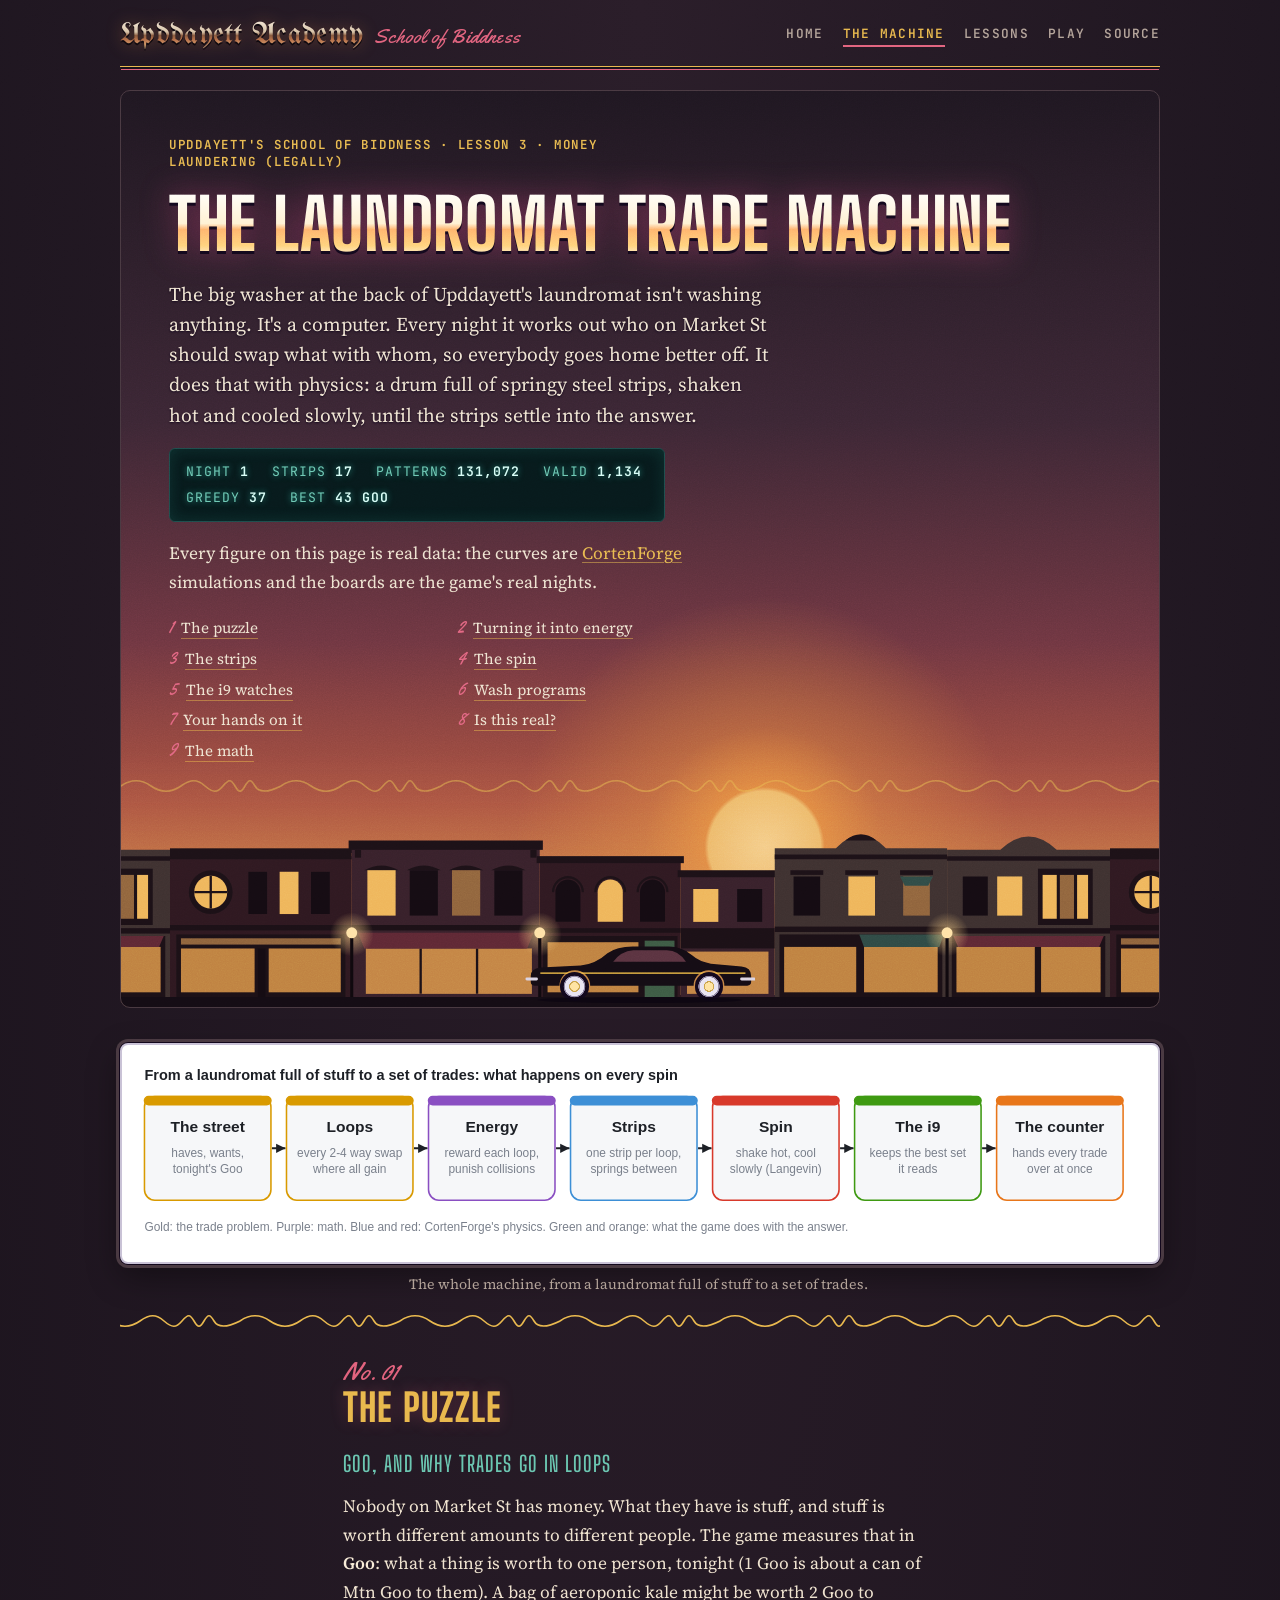
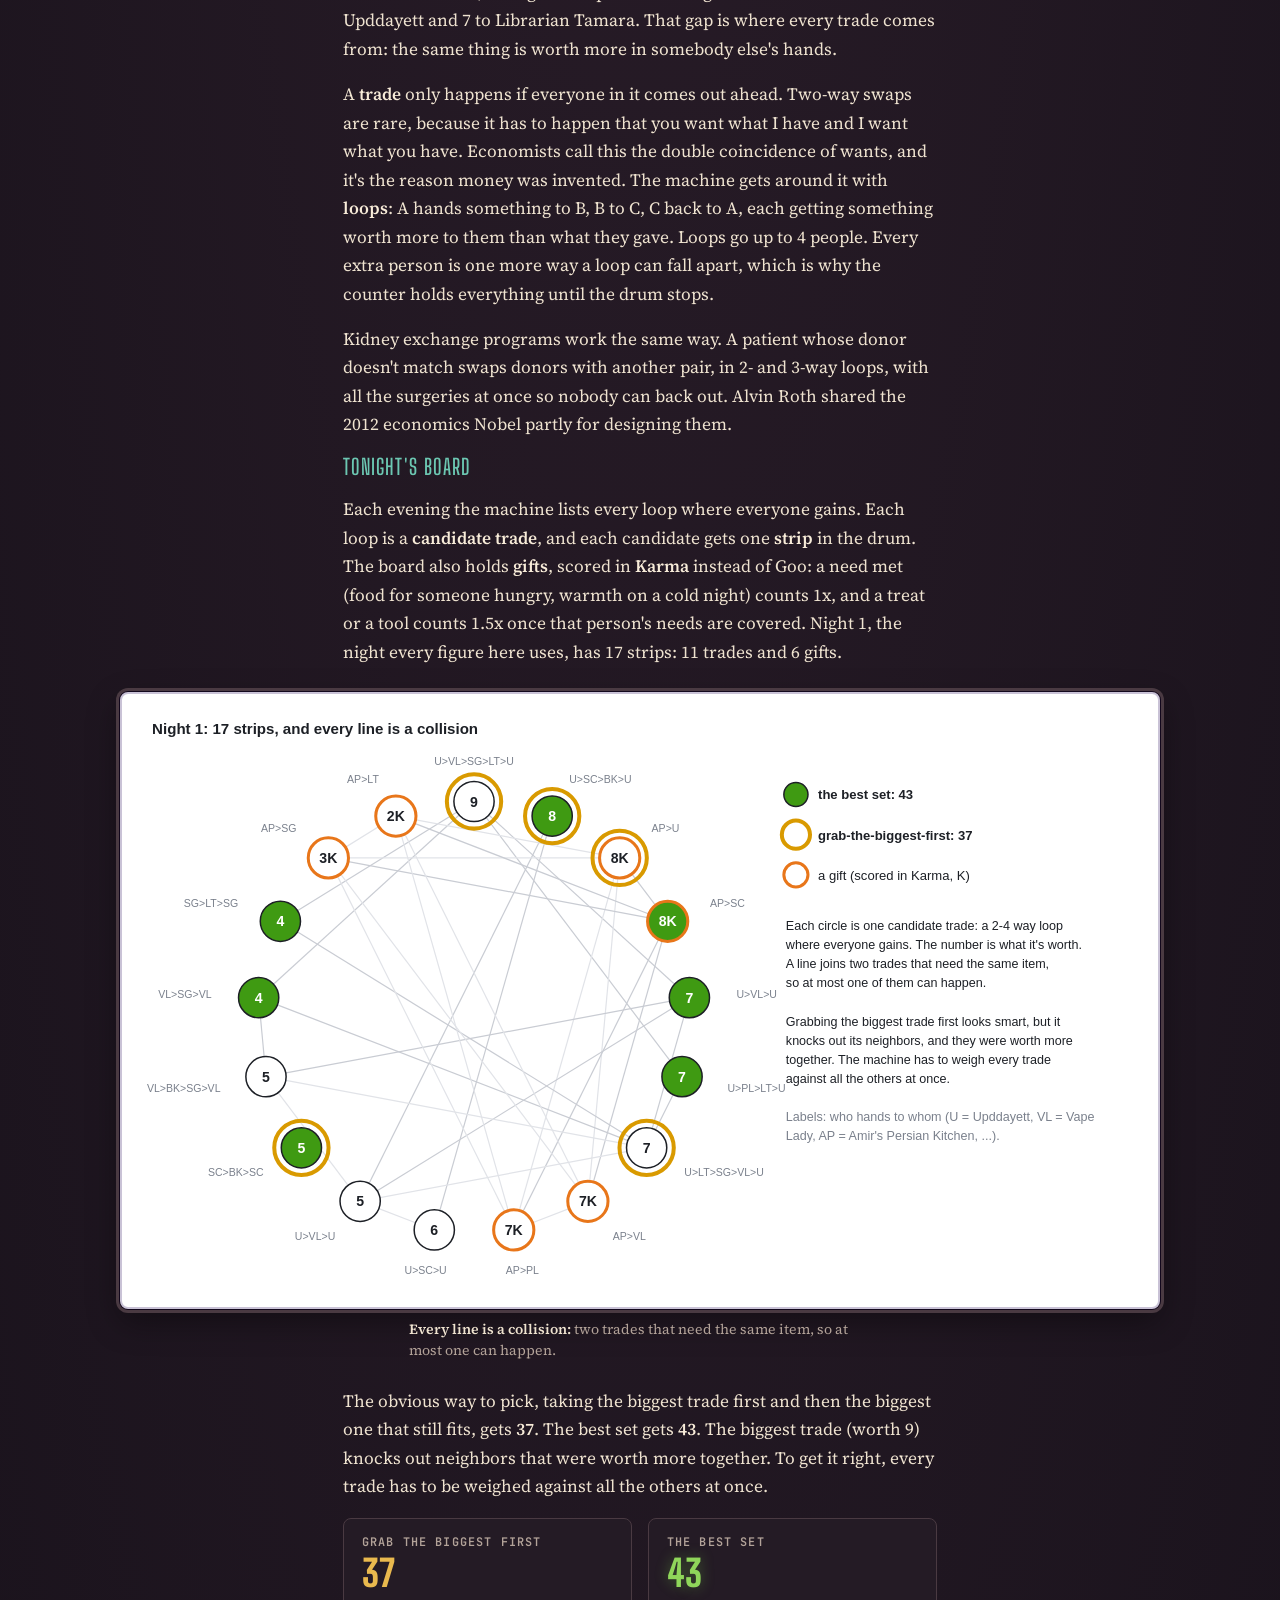
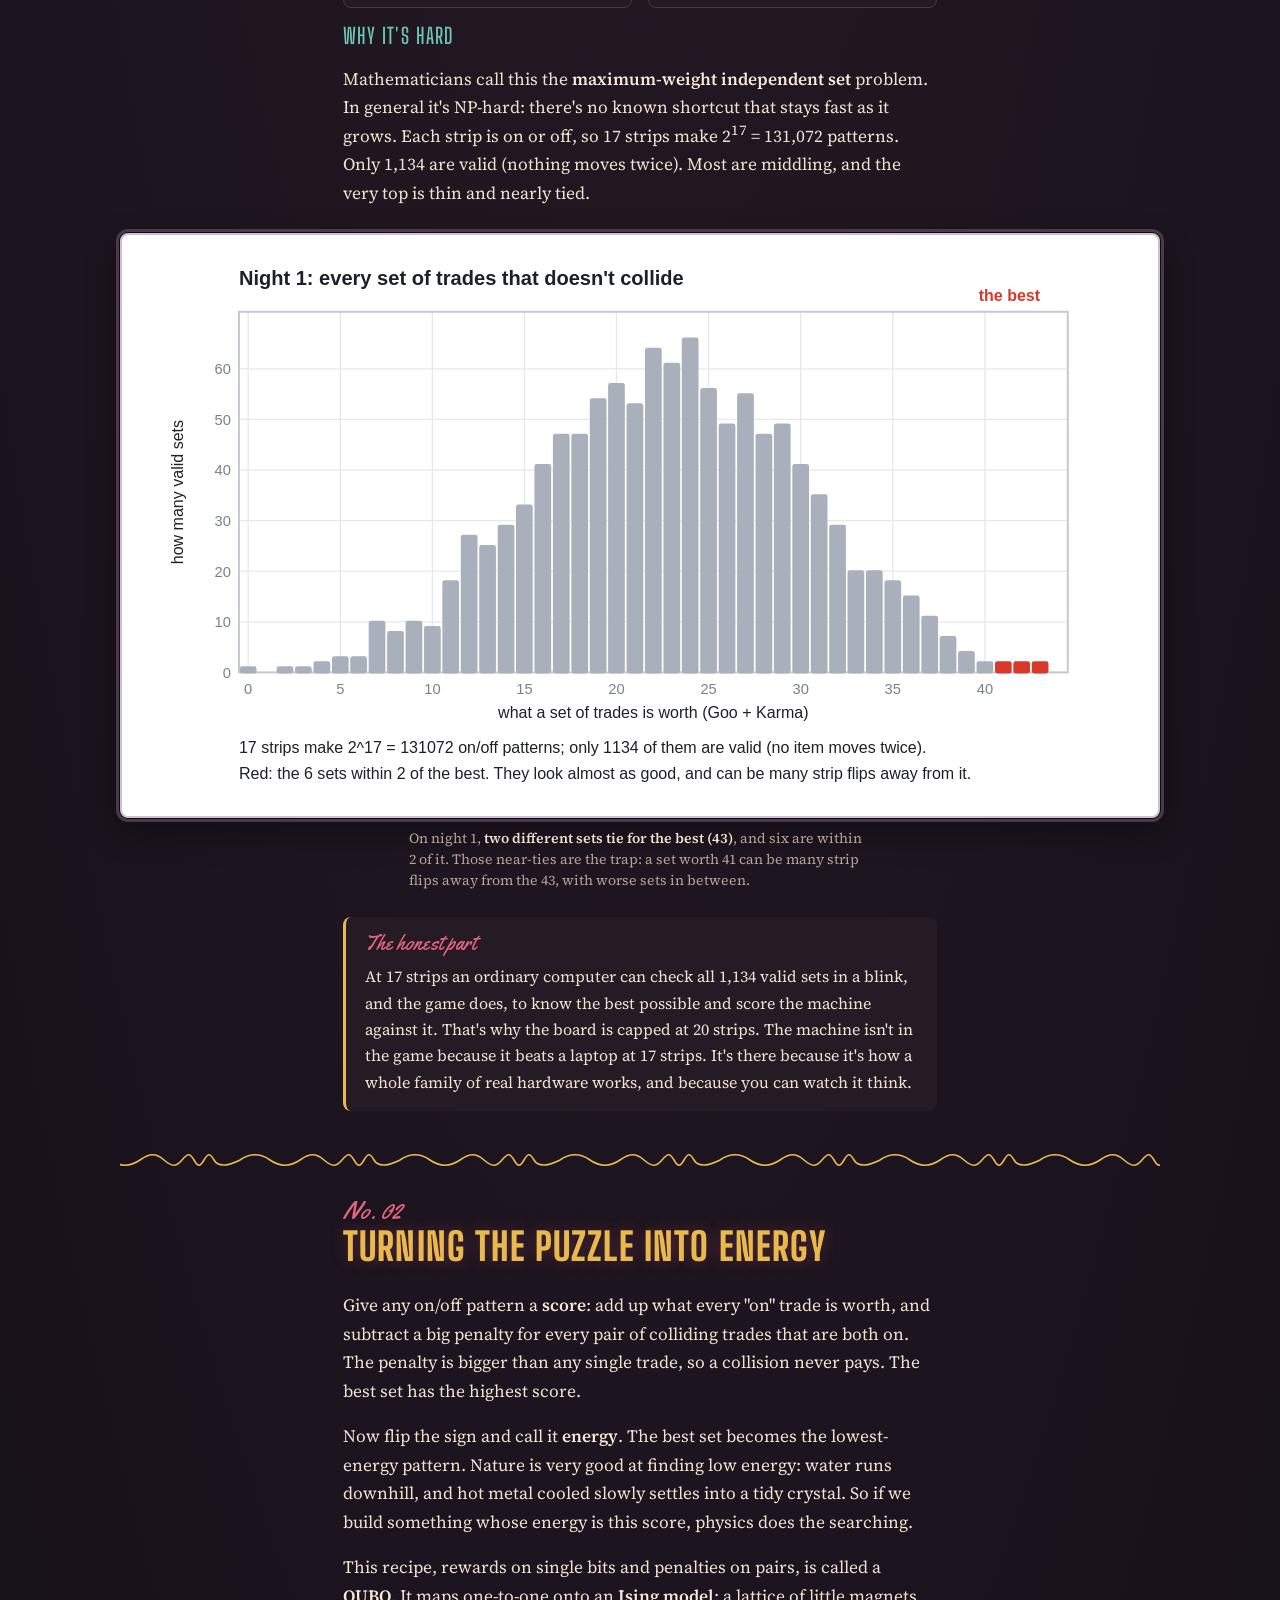
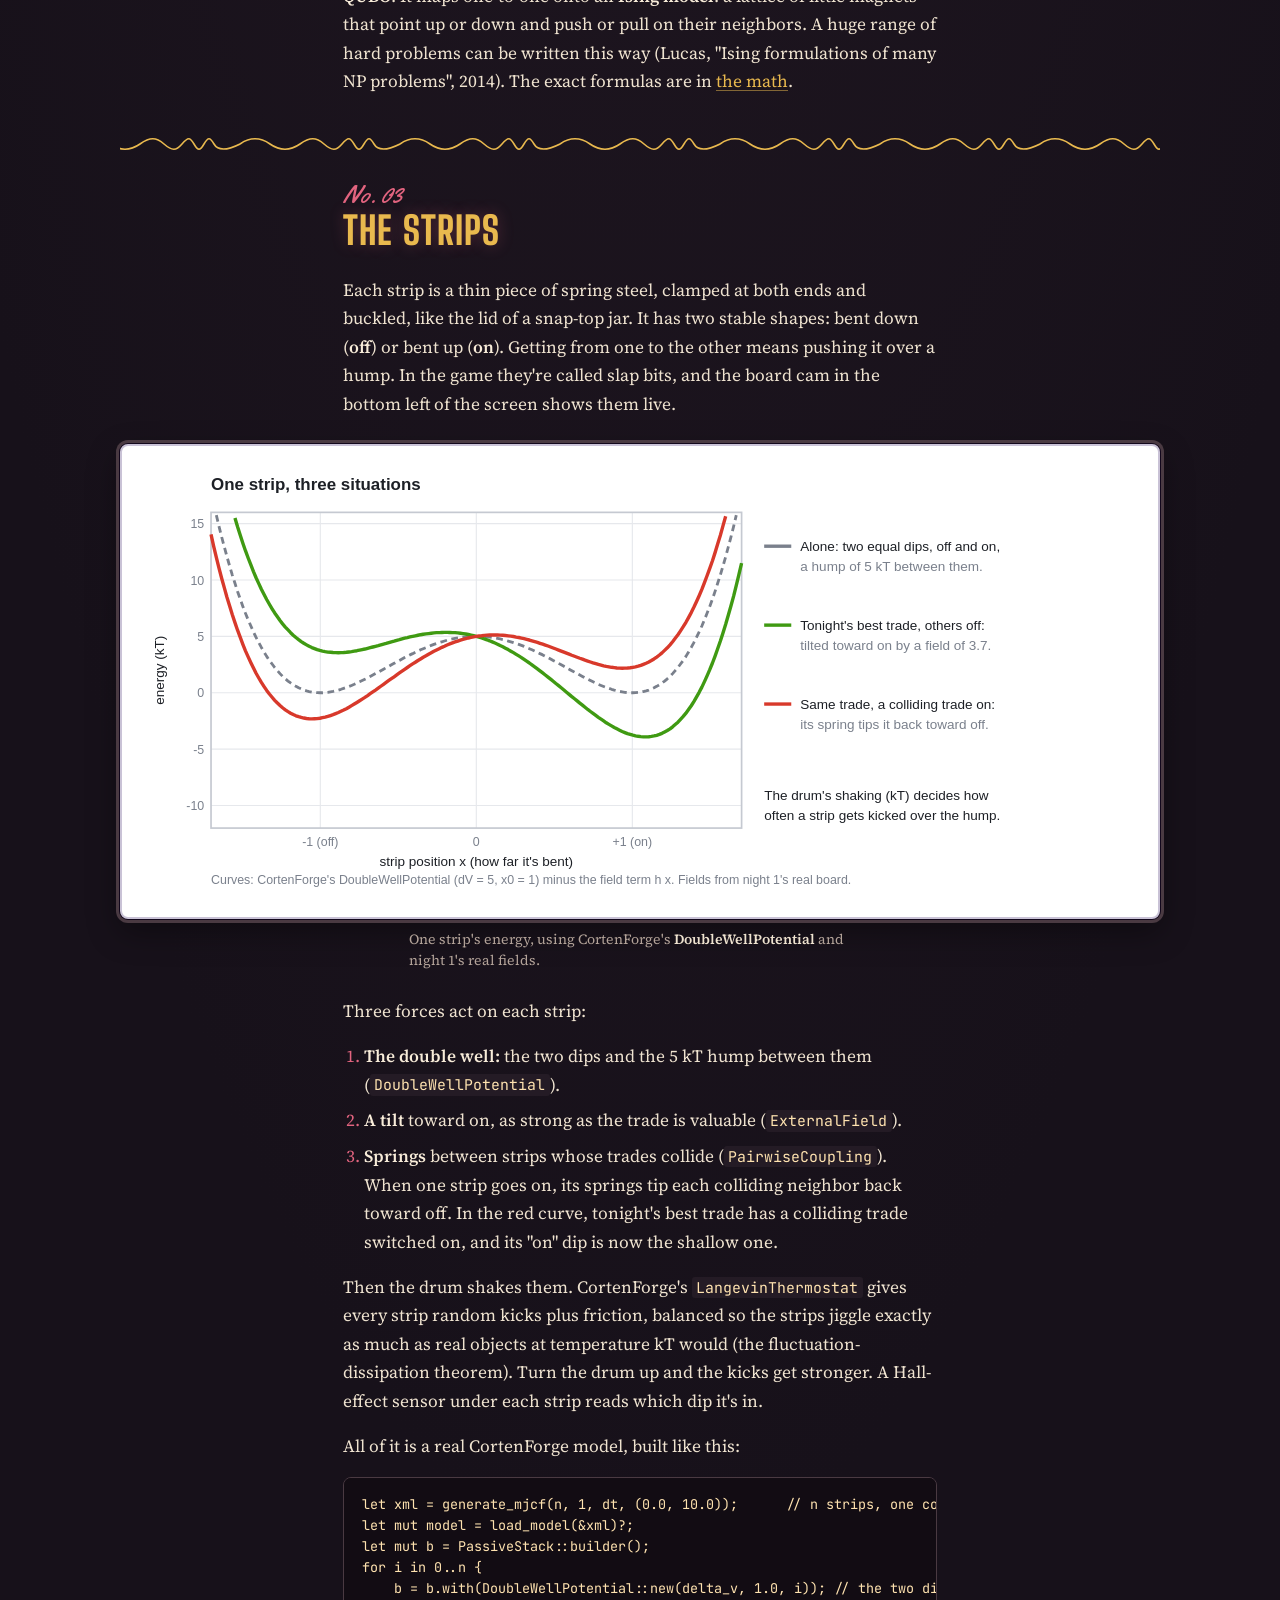
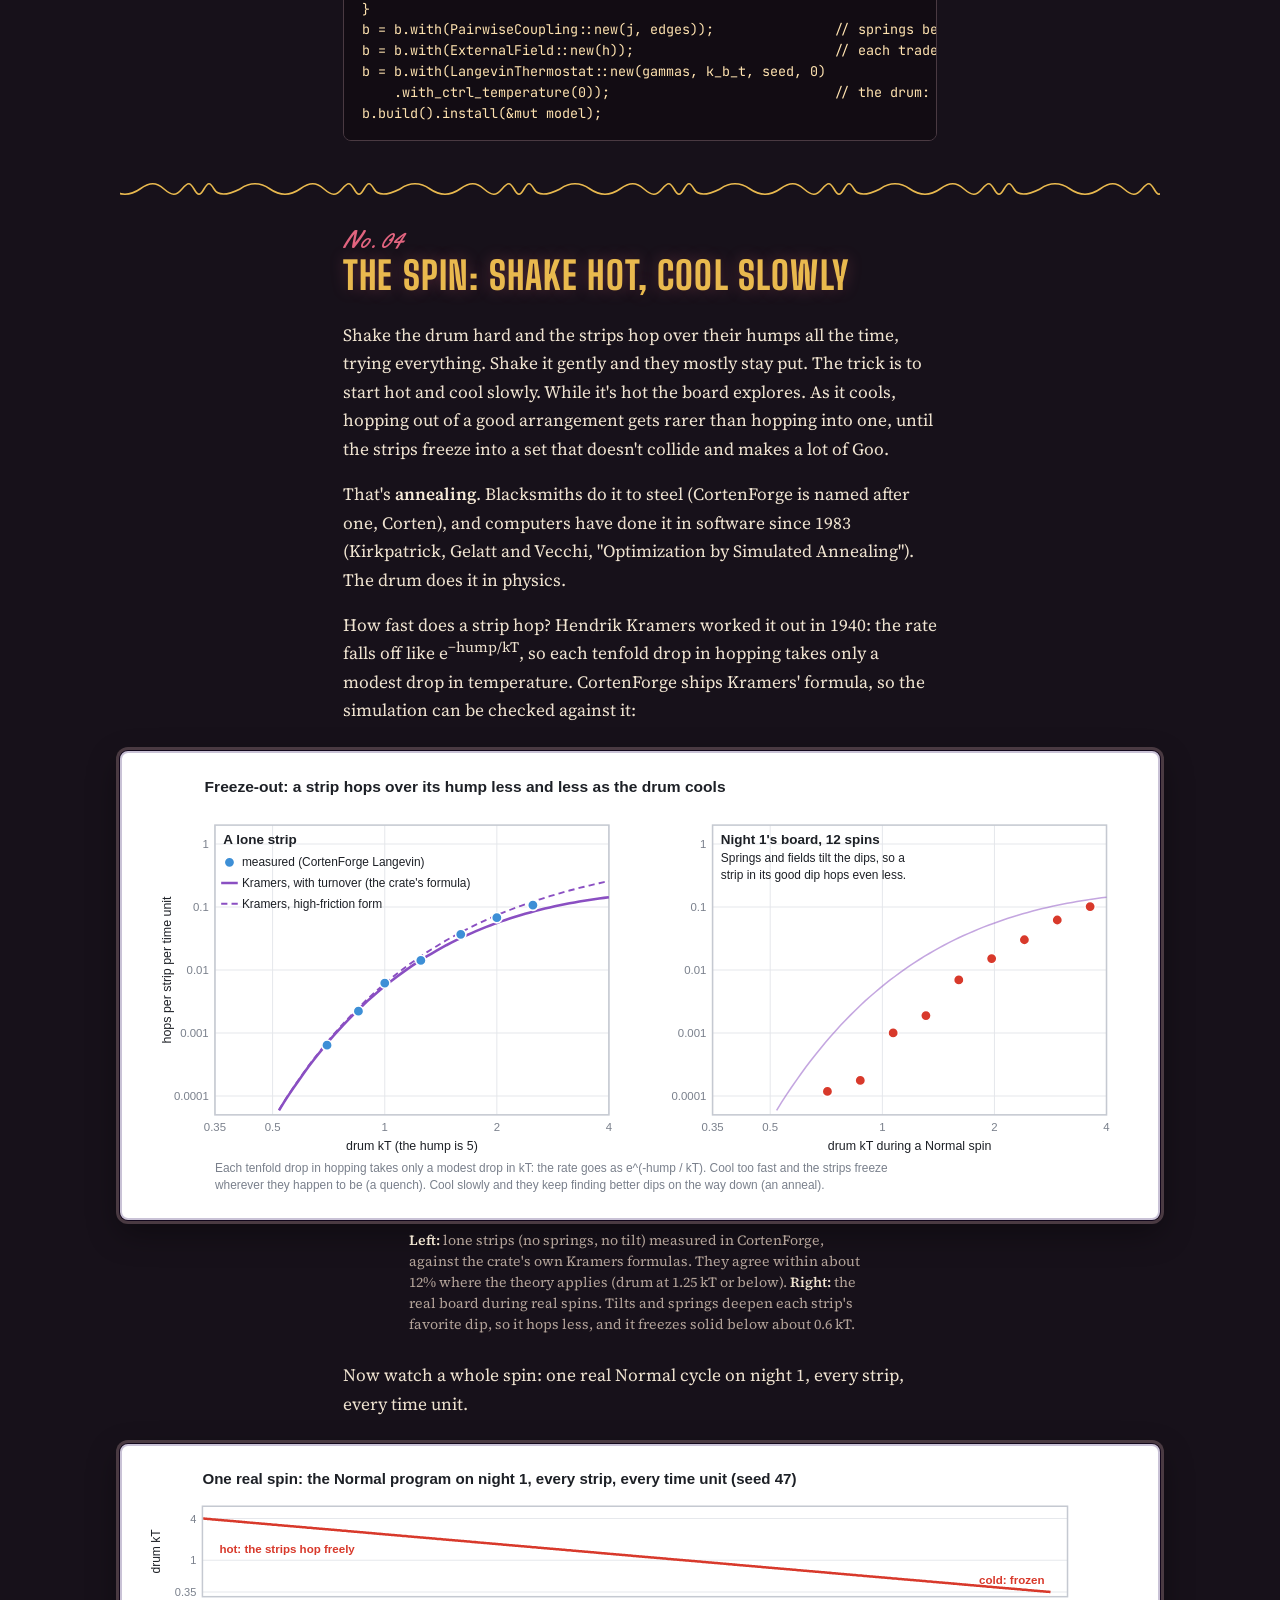
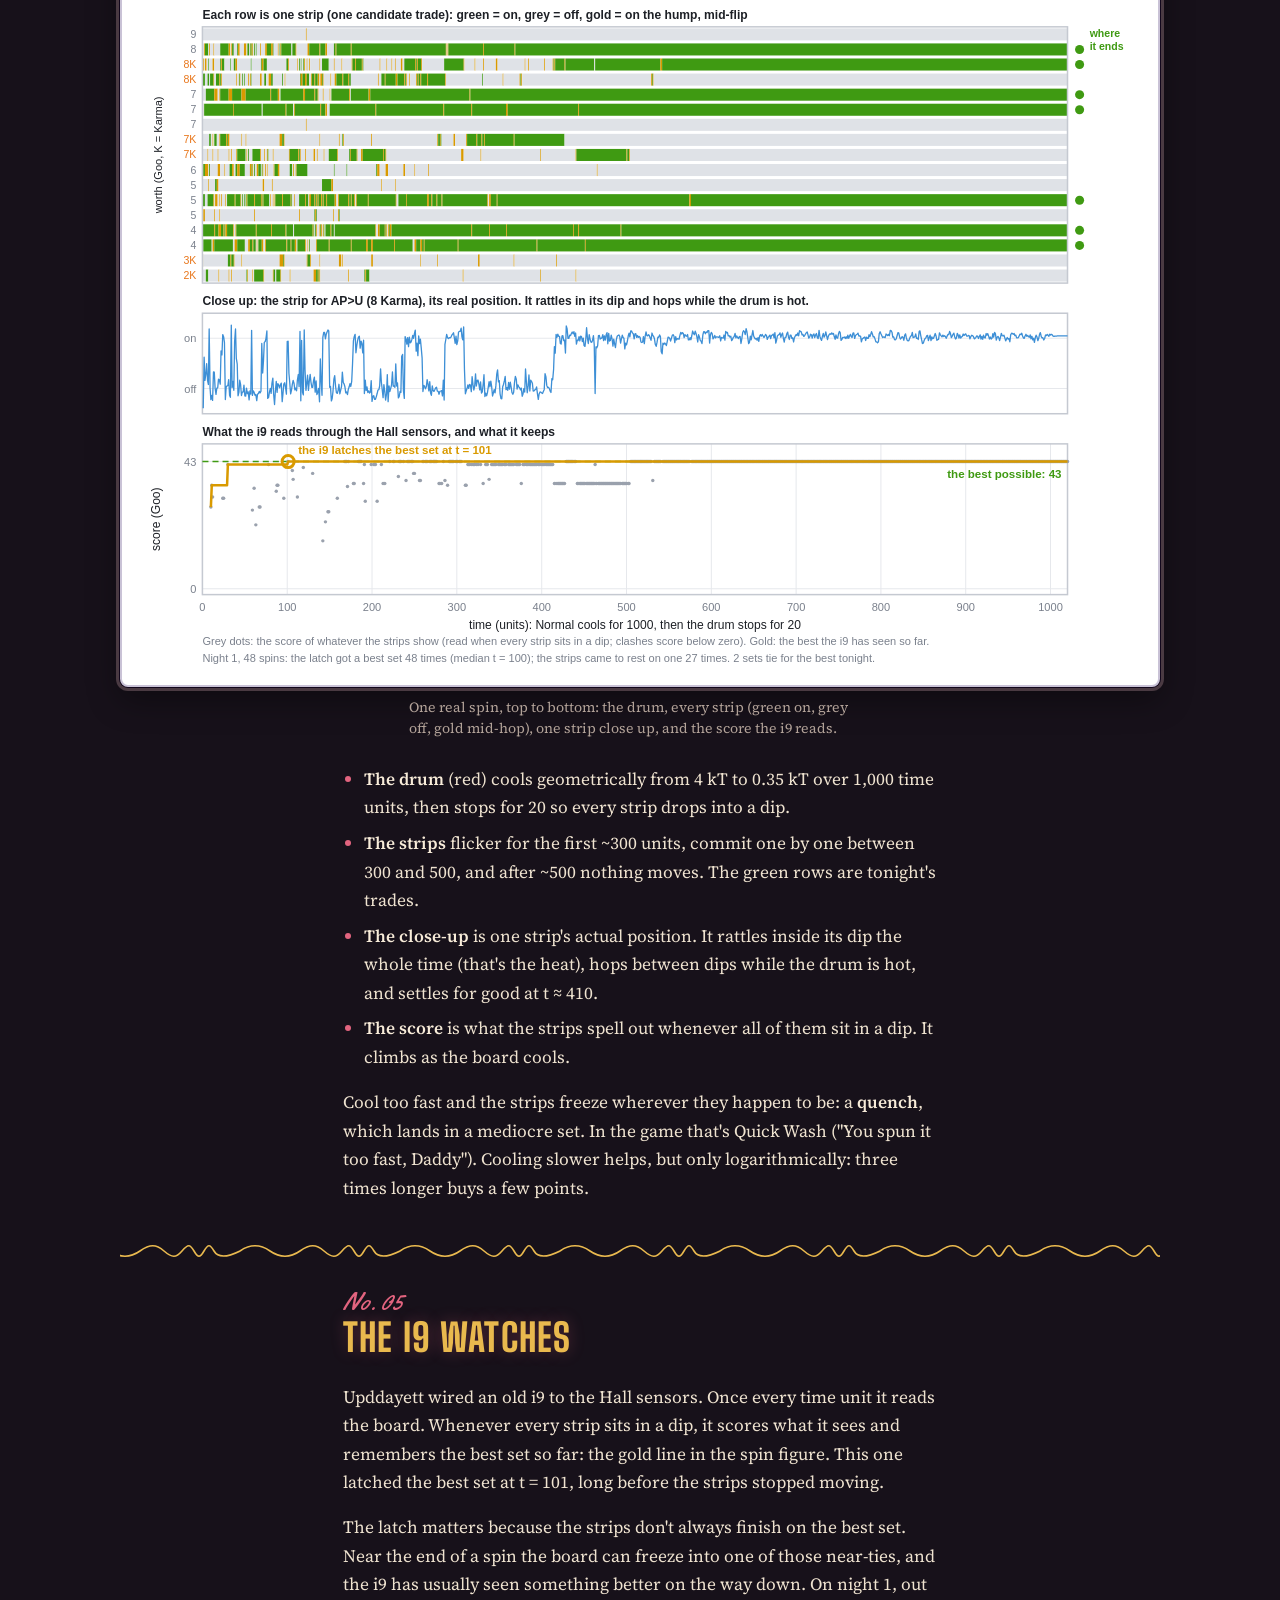
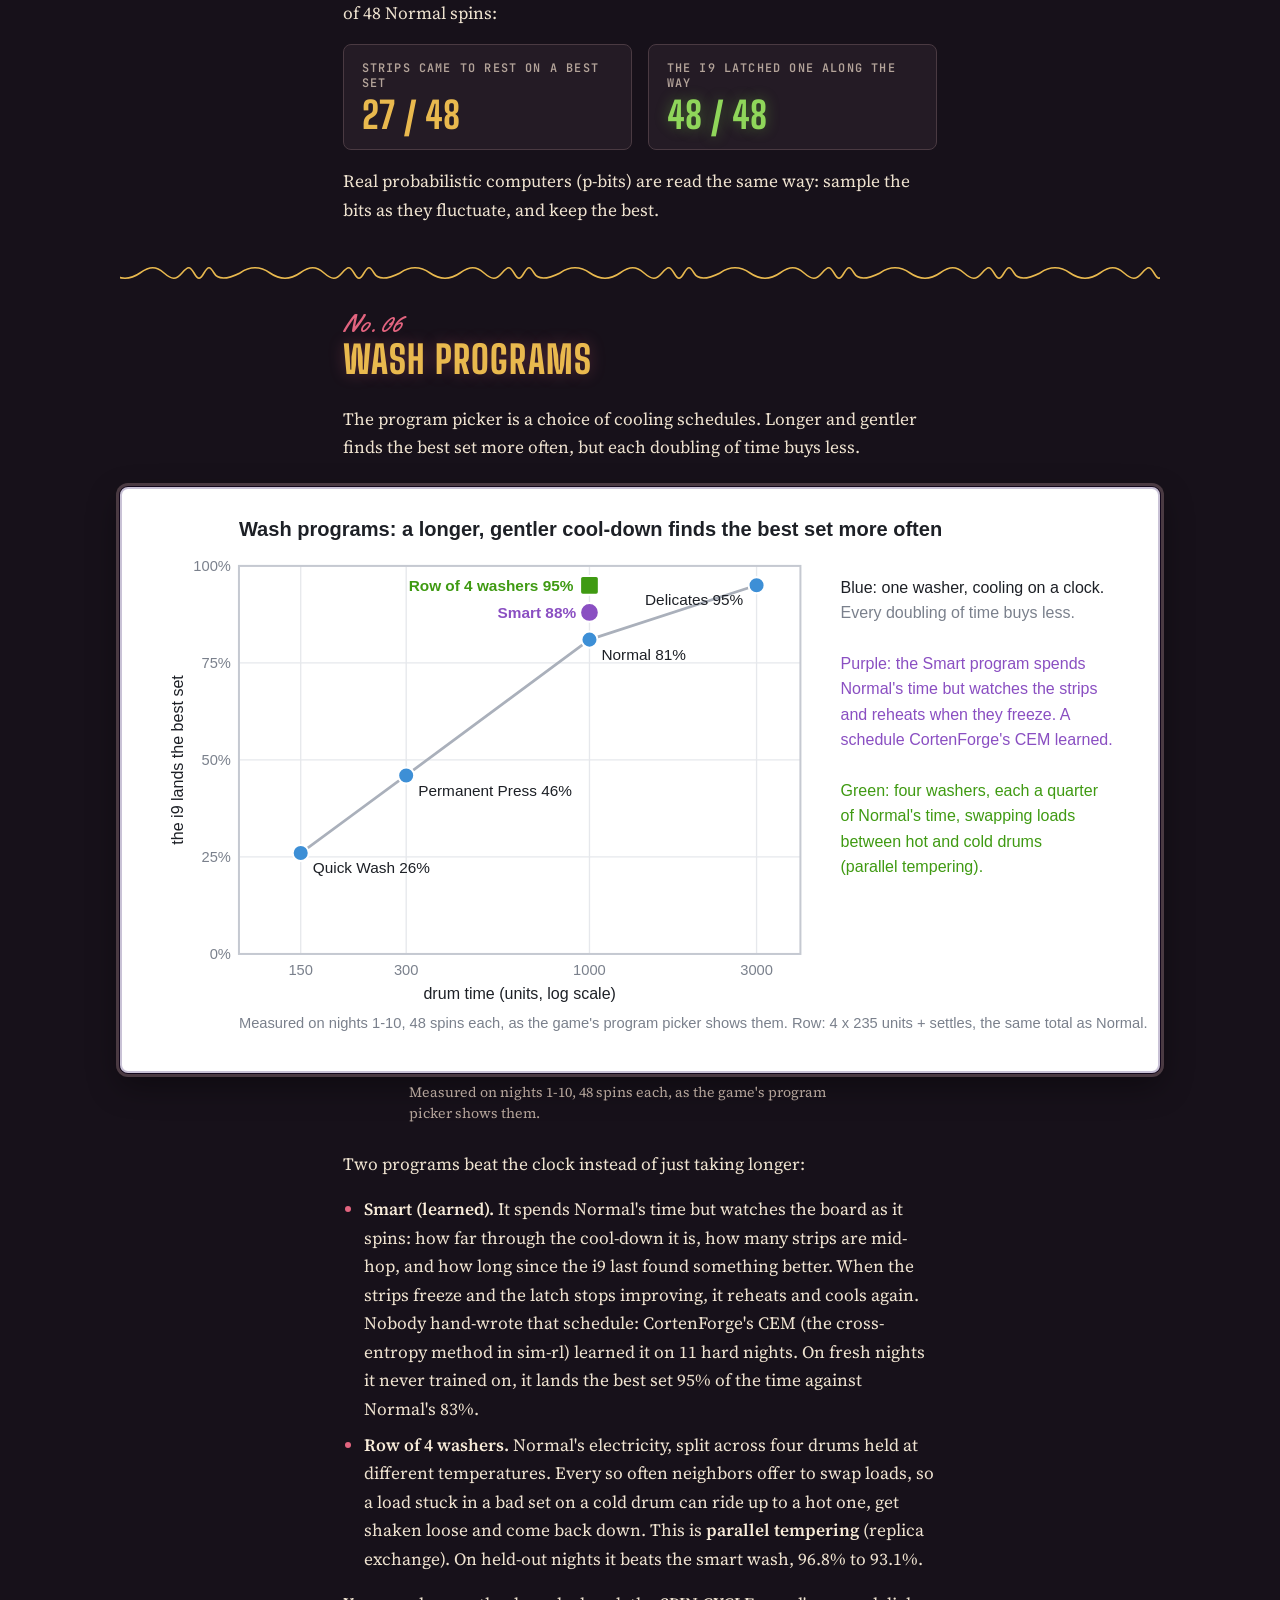
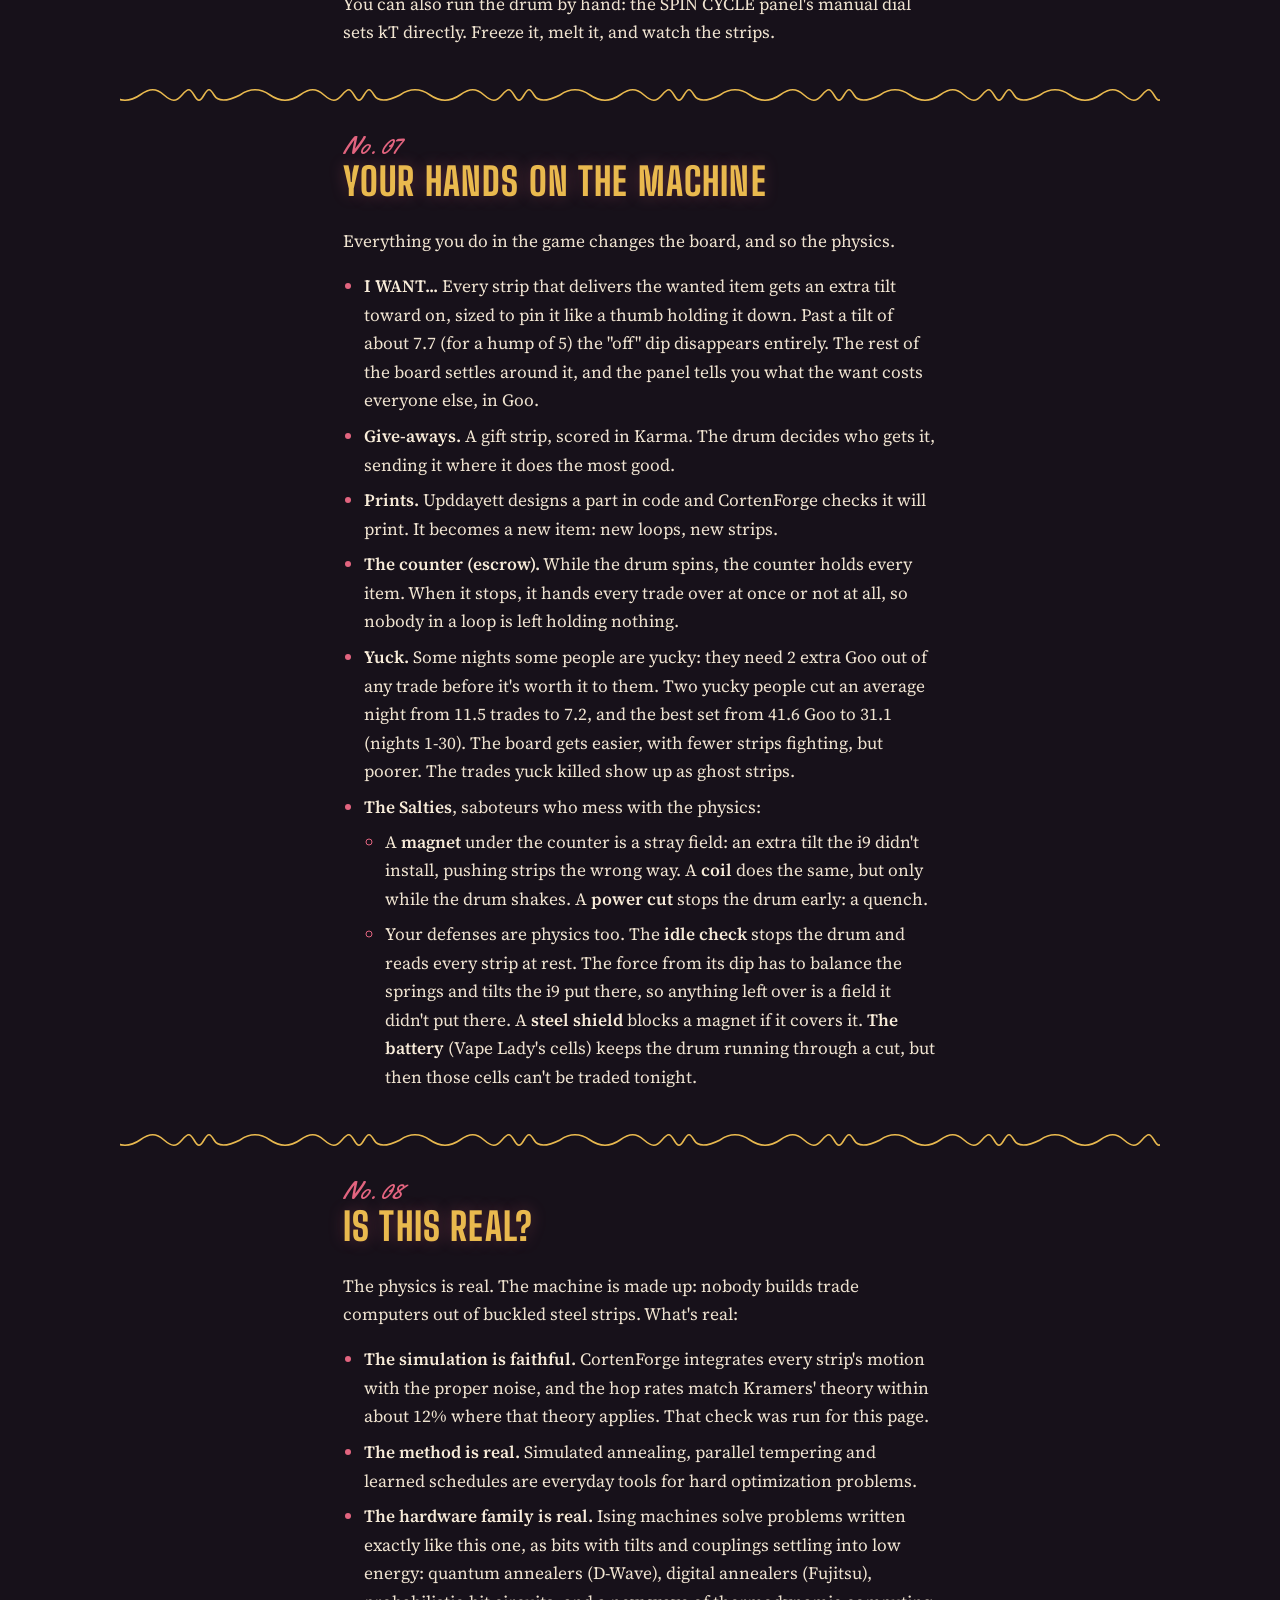
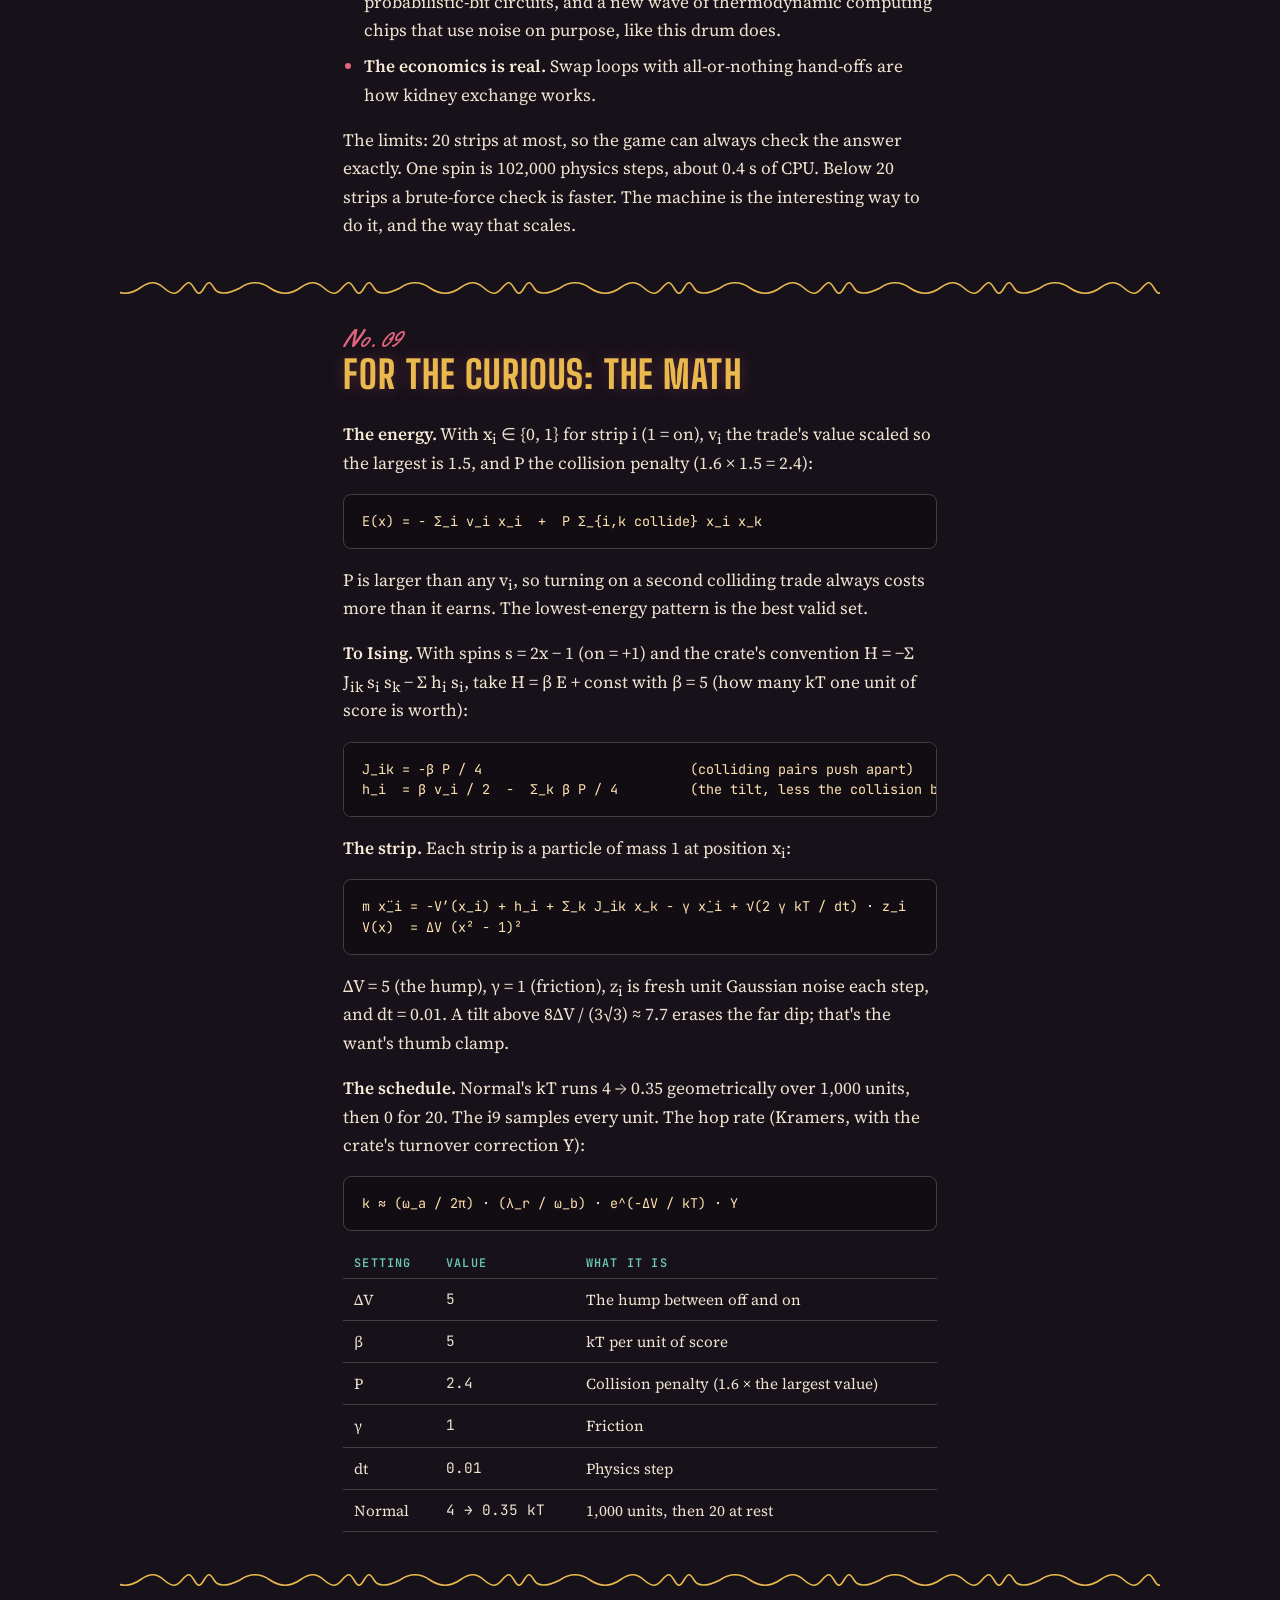
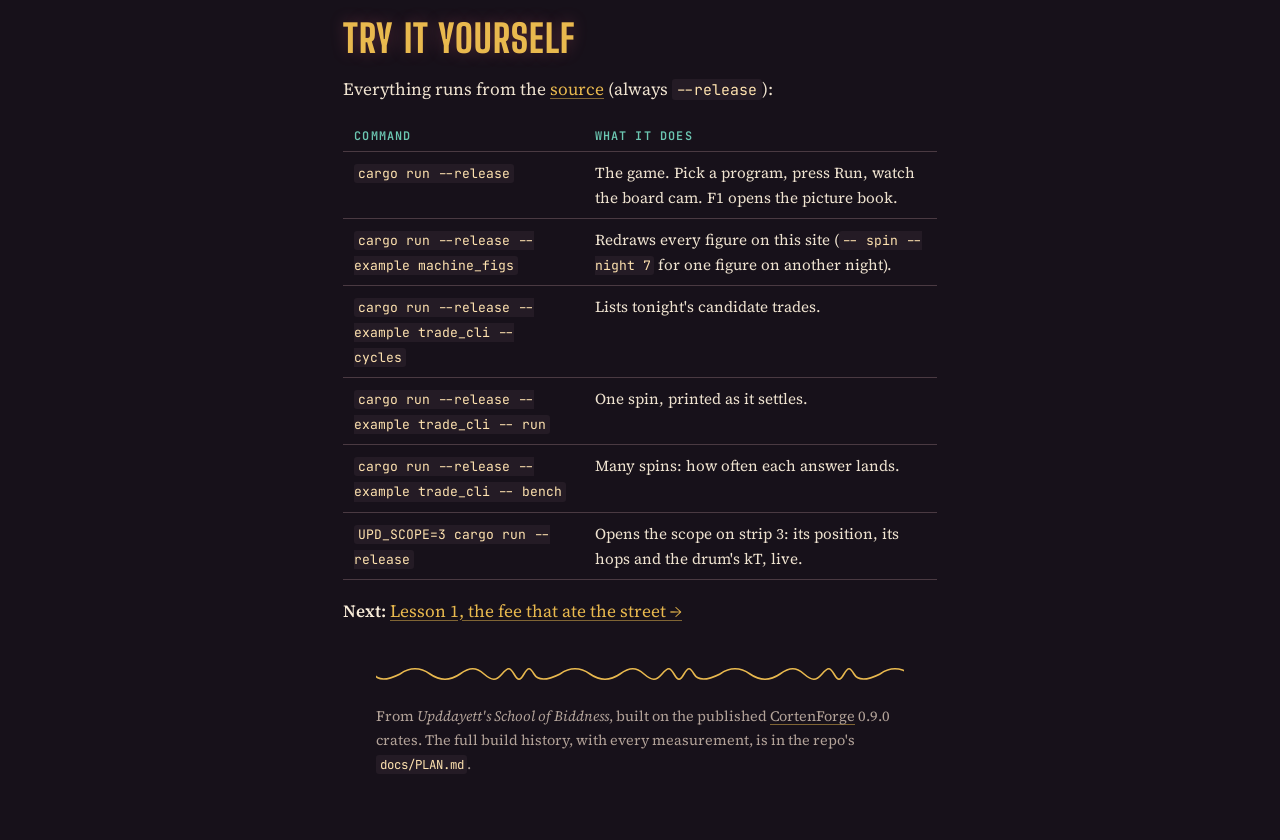
==== commit b03b5f20: "Site: a historic downtown Main St at dusk (our own storefront drawing, architecture only) Co-Authore" ====
--- a/site/machine/index.html
+++ b/site/machine/index.html
@@ -12,7 +12,7 @@
 <link rel="preconnect" href="https://fonts.googleapis.com">
 <link rel="preconnect" href="https://fonts.gstatic.com" crossorigin>
 <link rel="stylesheet" href="https://fonts.googleapis.com/css2?family=Big+Shoulders+Display:wght@600;800&family=Source+Serif+4:ital,opsz,wght@0,8..60,400;0,8..60,600;1,8..60,400&family=JetBrains+Mono:wght@400;600&family=UnifrakturMaguntia&family=Yellowtail&display=swap">
-<link rel="stylesheet" href="../assets/site.css">
+<link rel="stylesheet" href="../assets/site.css?v=dev">
 </head>
 <body>
 <div class="page">
@@ -29,7 +29,7 @@
 </header>
 
 <header class="hero col">
-  <div class="street" aria-hidden="true"><span class="elevator"></span><span class="tower"></span><span class="poles"><span class="wires"></span></span><span class="lowrider"><span class="body"></span><span class="wheel rear"></span><span class="wheel front"></span></span></div>
+  <div class="street" aria-hidden="true"><span class="downtown"></span><span class="lowrider"><span class="body"></span><span class="wheel rear"></span><span class="wheel front"></span></span></div>
   <div class="eyebrow">Upddayett's School of Biddness · Lesson 3 · Money Laundering (Legally)</div>
   <h1>The Laundromat Trade Machine</h1>
   <p class="lede">The big washer at the back of Upddayett's laundromat isn't washing anything. It's a computer. Every night it works out who on Market St should swap what with whom, so everybody goes home better off. It does that with physics: a drum full of springy steel strips, shaken hot and cooled slowly, until the strips settle into the answer.</p>
--- a/site/assets/site.css
+++ b/site/assets/site.css
@@ -1,7 +1,7 @@
 /* Upddayett Academy: the West Coast as a Midwesterner pictures it with the
-   whistle on and the lyrics off. A hazy dusk over a county road: a grain
-   elevator, a water tower, power lines swaying in the wind, a lowered sedan
-   on the shoulder, film grain over everything.
+   whistle on and the lyrics off. Dusk on a historic downtown Main St: brick
+   and stone storefronts, acorn streetlamps, a lowered
+   sedan at the curb, film grain over everything.
    Layout: one reading column of ~66ch under a full-width dusk band; figures
    break out wider as white plates in steel frames. The whistle (a gliding
    sine, the G-funk lead and the strips' own motion) divides the sections.
@@ -20,6 +20,7 @@
   --plate: #ffffff;      /* figures are drawn on white */
   --goo: #8fd65a;
   --sil: #140c14;        /* everything against the sky */
+  --row: clamp(118px, 17vw, 180px); /* the storefronts' height */
   --rust: var(--pink);   /* older markup's accent hook */
   --display: "Big Shoulders Display", "Arial Narrow", "Helvetica Neue", Arial, sans-serif;
   --gothic: "UnifrakturMaguntia", "Old English Text MT", "Big Shoulders Display", serif;
@@ -28,14 +29,6 @@
   --mono: "JetBrains Mono", ui-monospace, Consolas, monospace;
   --whistle: url("data:image/svg+xml,%3Csvg xmlns='http://www.w3.org/2000/svg' width='160' height='14' viewBox='0 0 160 14'%3E%3Cpath d='M0 7 C10 0 20 0 30 7 S50 14 60 7 S76 0 84 7 S96 14 102 7 S110 0 114 7 S120 14 124 7 S130 0 134 7 S146 14 160 7' fill='none' stroke='%23e9b94e' stroke-width='1.6' stroke-linecap='round'/%3E%3C/svg%3E");
   --grain: url("data:image/svg+xml,%3Csvg xmlns='http://www.w3.org/2000/svg' width='180' height='180'%3E%3Cfilter id='g'%3E%3CfeTurbulence type='fractalNoise' baseFrequency='0.85' numOctaves='2' stitchTiles='stitch'/%3E%3CfeColorMatrix type='saturate' values='0'/%3E%3C/filter%3E%3Crect width='100%25' height='100%25' filter='url(%23g)'/%3E%3C/svg%3E");
-  /* A country elevator: four silos, the gallery across their tops, the head house, a spout. */
-  --elevator: url("data:image/svg+xml,%3Csvg xmlns='http://www.w3.org/2000/svg' viewBox='0 0 240 200'%3E%3Cg fill='%23140c14'%3E%3Crect x='10' y='60' width='34' height='140'/%3E%3Crect x='46' y='60' width='34' height='140'/%3E%3Crect x='82' y='60' width='34' height='140'/%3E%3Crect x='118' y='60' width='34' height='140'/%3E%3Crect x='10' y='48' width='146' height='12'/%3E%3Crect x='156' y='10' width='44' height='190'/%3E%3Crect x='152' y='4' width='52' height='8'/%3E%3Crect x='200' y='148' width='38' height='52'/%3E%3C/g%3E%3Cpath d='M200 34 L236 128' stroke='%23140c14' stroke-width='3'/%3E%3Crect x='169' y='40' width='6' height='8' fill='%23e9b94e' opacity='.75'/%3E%3Crect x='183' y='96' width='6' height='8' fill='%23e9b94e' opacity='.5'/%3E%3C/svg%3E");
-  /* A water tower: cone roof, tank, bowl, four legs, braces, the riser. */
-  --tower: url("data:image/svg+xml,%3Csvg xmlns='http://www.w3.org/2000/svg' viewBox='0 0 120 220'%3E%3Cg fill='%23140c14'%3E%3Cpath d='M12 44 L60 14 L108 44 Z'/%3E%3Crect x='18' y='42' width='84' height='40' rx='4'/%3E%3Cpath d='M18 80 Q60 104 102 80 Z'/%3E%3Crect x='58' y='4' width='4' height='12'/%3E%3C/g%3E%3Cg stroke='%23140c14' fill='none'%3E%3Cpath d='M26 86 L10 220 M46 92 L38 220 M74 92 L82 220 M94 86 L110 220' stroke-width='3.5'/%3E%3Cpath d='M60 98 L60 220' stroke-width='5'/%3E%3Cpath d='M16 170 L42 128 L78 128 L104 170 M22 128 L40 170 L80 170 L98 128' stroke-width='1.6'/%3E%3C/g%3E%3C/svg%3E");
-  /* One wooden pole with its crossarm, every 300 units along the road. */
-  --pole: url("data:image/svg+xml,%3Csvg xmlns='http://www.w3.org/2000/svg' viewBox='0 0 300 200'%3E%3Cg fill='%23140c14'%3E%3Crect x='38' y='40' width='4' height='160'/%3E%3Crect x='20' y='46' width='40' height='3'/%3E%3Crect x='23' y='42' width='2' height='5'/%3E%3Crect x='39' y='42' width='2' height='5'/%3E%3Crect x='55' y='42' width='2' height='5'/%3E%3C/g%3E%3C/svg%3E");
-  /* Three wires from pole to pole, sagging (the part of the last span that shows, too). */
-  --wires: url("data:image/svg+xml,%3Csvg xmlns='http://www.w3.org/2000/svg' viewBox='0 0 300 60' preserveAspectRatio='none'%3E%3Cpath d='M24 2 Q174 40 324 2 M-276 2 Q-126 40 24 2 M40 2 Q190 44 340 2 M-260 2 Q-110 44 40 2 M56 2 Q206 38 356 2 M-244 2 Q-94 38 56 2' fill='none' stroke='%23140c14' stroke-width='1.2'/%3E%3C/svg%3E");
 }
 
 *, *::before, *::after { box-sizing: border-box; }
@@ -106,12 +99,12 @@
 .hero {
   position: relative; overflow: hidden; isolation: isolate;
   display: flex; flex-direction: column; gap: 1.1rem;
-  margin-block: 1.4rem 2.2rem; padding: clamp(1.6rem, 4vw, 2.8rem) clamp(1.1rem, 4vw, 3rem) clamp(150px, 20vw, 210px);
+  margin-block: 1.4rem 2.2rem; padding: clamp(1.6rem, 4vw, 2.8rem) clamp(1.1rem, 4vw, 3rem) calc(var(--row) + 64px);
   border-radius: 10px; border: 1px solid var(--rule);
   background:
     linear-gradient(180deg, transparent calc(100% - 12px), var(--sil) calc(100% - 12px)),
     linear-gradient(180deg, transparent 72%, rgba(232, 172, 110, 0.22) 94%, transparent 100%),
-    radial-gradient(circle at 60% 100%, #f6d08a 0, #eebb6a 56px, #e0863f 60px, rgba(224, 134, 63, 0.45) 120px, rgba(169, 80, 62, 0) 250px),
+    radial-gradient(circle at 62% calc(100% - var(--row) + 20px), #f6d08a 0, #eebb6a 56px, #e0863f 60px, rgba(224, 134, 63, 0.45) 120px, rgba(169, 80, 62, 0) 250px),
     linear-gradient(180deg, #1e1620 0%, #3a2533 36%, #6d3540 60%, #a9503e 78%, #d4843f 92%, #e3a25a 100%);
 }
 /* Grain on the band, a little heavier than the page. */
@@ -121,36 +114,21 @@
 }
 /* The whistle across the sky, gliding slowly */
 .hero::before {
-  content: ""; position: absolute; z-index: -1; left: 0; right: 0; bottom: clamp(118px, 16vw, 168px); height: 14px;
+  content: ""; position: absolute; z-index: -1; left: 0; right: 0; bottom: calc(var(--row) + 34px); height: 14px;
   background: var(--whistle) 0 0 / 160px 14px repeat-x; opacity: 0.5;
   animation: whistle 14s linear infinite;
 }
 @keyframes whistle { to { background-position: 160px 0; } }
 
-/* The county road: a grain elevator, a water tower, power lines swaying in
-   the wind, and a lowered sedan in front of the sun that works its
-   hydraulics every few seconds and hops while you hover the band (a strip
-   jumping its hump). */
+/* Market St, downtown: a row of historic storefronts (img/downtown.svg, just
+   the architecture), and a lowered sedan at the curb in
+   front of the sun that works its hydraulics every few seconds and hops
+   while you hover the band (a strip jumping its hump). */
 .hero > .street { position: absolute; inset: 0; z-index: -1; max-width: none; pointer-events: none; }
-.elevator {
-  position: absolute; left: 2%; bottom: 10px; width: clamp(150px, 24vw, 250px); aspect-ratio: 240 / 200;
-  background: var(--elevator) bottom left / contain no-repeat;
-}
-.tower {
-  position: absolute; right: 7%; bottom: 10px; width: clamp(58px, 9vw, 100px); aspect-ratio: 120 / 220;
-  background: var(--tower) bottom center / contain no-repeat;
-}
-.poles {
-  --ph: clamp(110px, 15vw, 160px);
-  position: absolute; left: 0; right: 0; bottom: 10px; height: var(--ph);
-  background: var(--pole) 0 0 / calc(var(--ph) * 1.5) var(--ph) repeat-x;
-}
-.wires {
-  position: absolute; left: 0; right: 0; top: calc(var(--ph) * 0.235); height: calc(var(--ph) * 0.3);
-  background: var(--wires) 0 0 / calc(var(--ph) * 1.5) 100% repeat-x;
-  transform-origin: 50% 0; animation: wind 4.5s ease-in-out infinite alternate;
-}
-@keyframes wind { from { transform: scaleY(0.85); } to { transform: scaleY(1.2); } }
+.downtown {
+  position: absolute; left: 0; right: 0; bottom: 10px; height: var(--row);
+  background: url("../img/downtown.svg") center bottom / auto 100% repeat-x;
+}
 
 .lowrider {
   --car: url("data:image/svg+xml,%3Csvg xmlns='http://www.w3.org/2000/svg' viewBox='0 0 240 70'%3E%3Cpath d='M6 44 Q6 36 16 35 L58 33 Q74 31 86 20 Q96 13 112 13 L150 13 Q164 13 174 22 Q182 29 194 31 L226 34 Q236 35 236 44 L236 50 Q236 54 232 54 L208 54 A16 16 0 0 0 176 54 L68 54 A16 16 0 0 0 36 54 L10 54 Q6 54 6 50 Z' fill='%23140c14'/%3E%3Cpath d='M92 29 Q100 18 113 17 L148 17 Q160 17 168 29 Z' fill='%235a3340'/%3E%3Cpath d='M16 41 L230 41' stroke='%23ffc94a' stroke-width='1.3'/%3E%3Cpath d='M226 47 L239 47 M2 47 L12 47' stroke='%23d9d3e4' stroke-width='3' stroke-linecap='round'/%3E%3C/svg%3E");
@@ -307,7 +285,7 @@
   .wordmark b { font-size: 1.6rem; }
 }
 @media (prefers-reduced-motion: reduce) {
-  .hero::before, .wires, .lowrider .body, .hero:hover .lowrider, .hero:hover .street::after { animation: none; }
+  .hero::before, .lowrider .body, .hero:hover .lowrider, .hero:hover .street::after { animation: none; }
   .lesson { transition: none; }
   a.lesson:hover { transform: none; }
 }
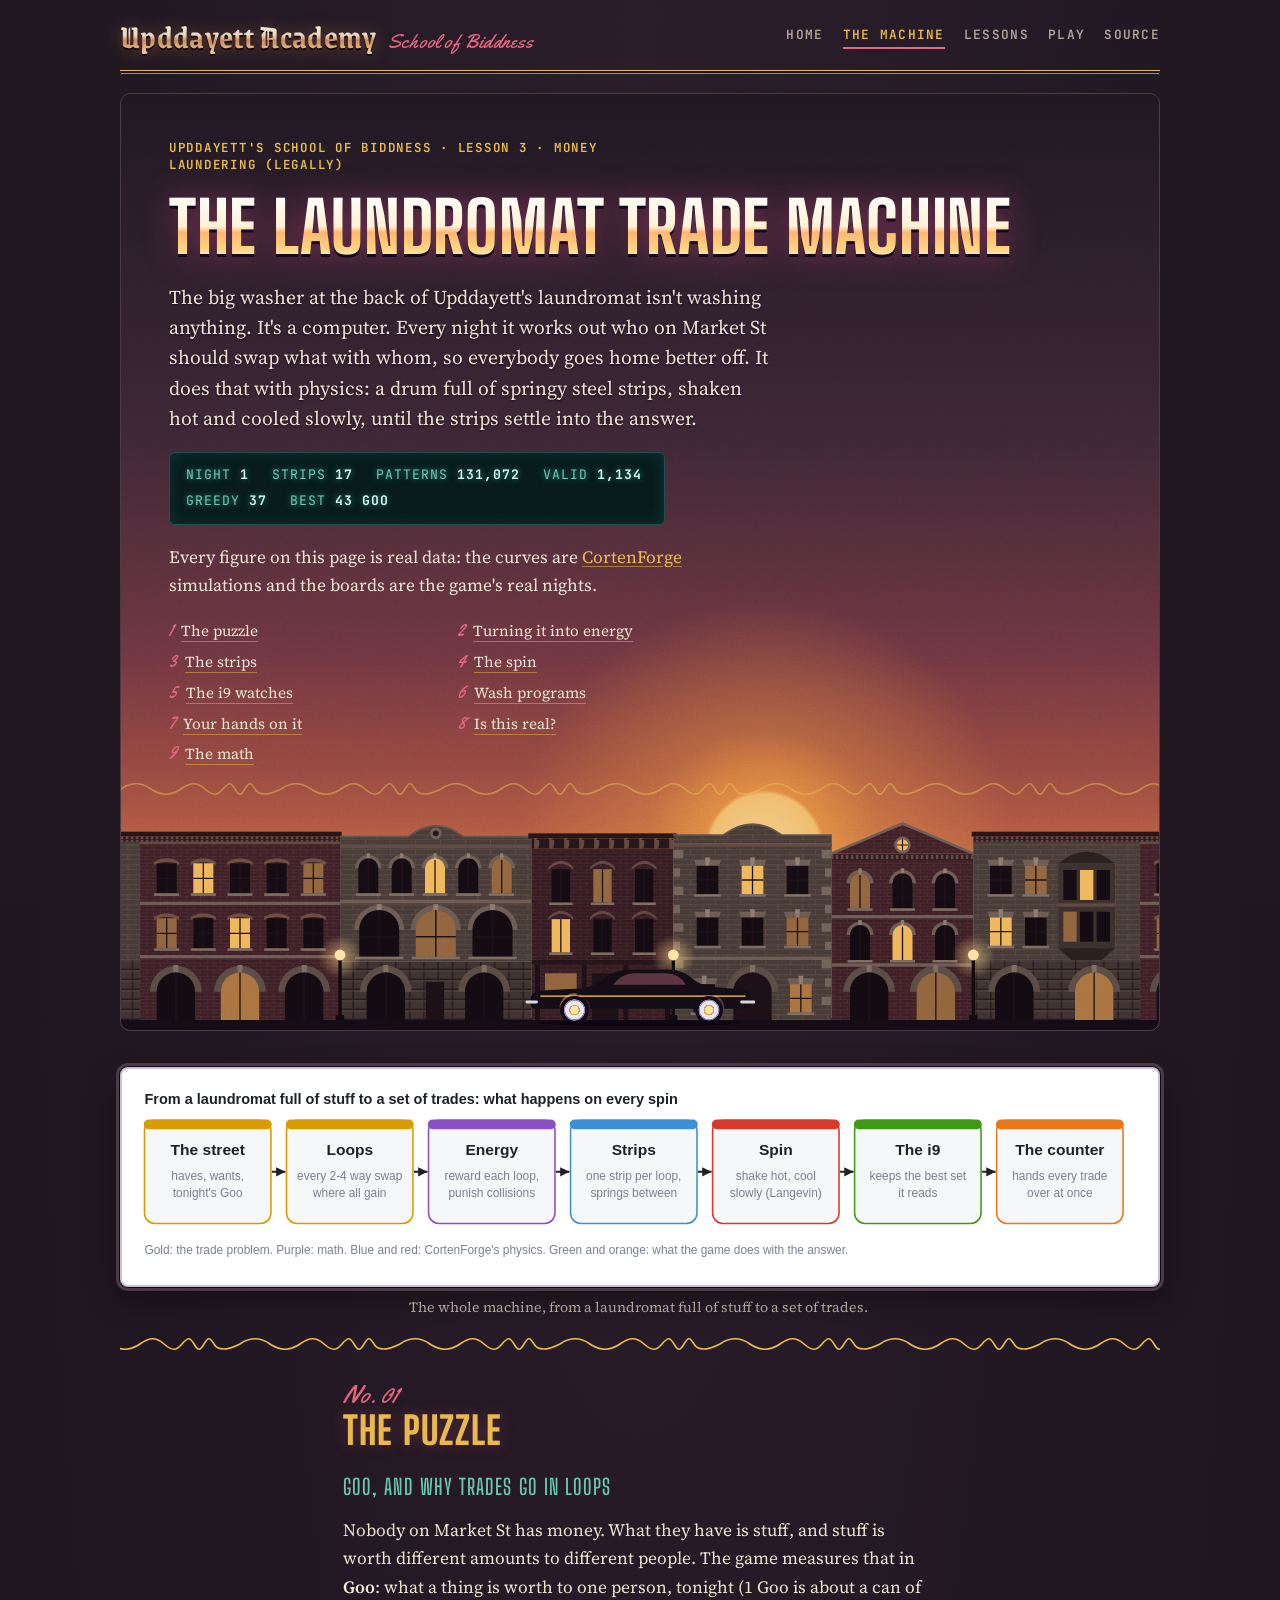
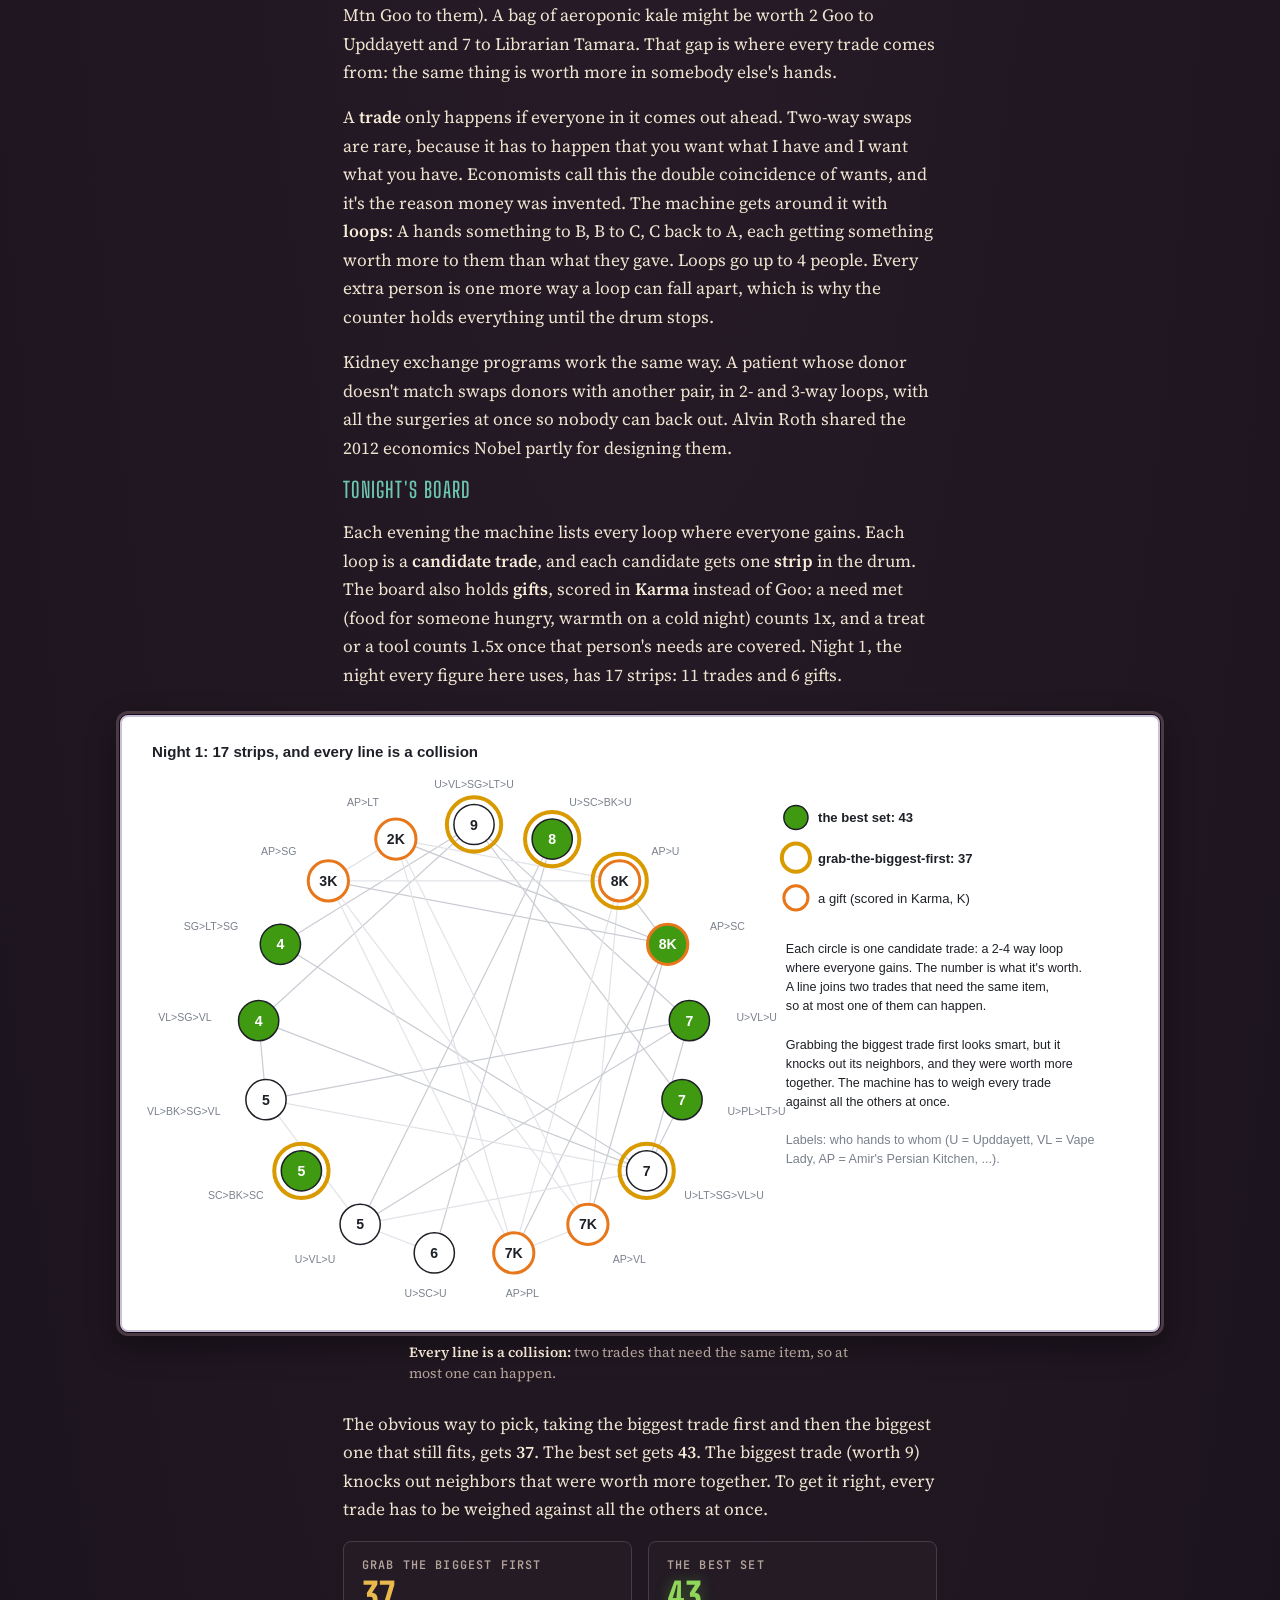
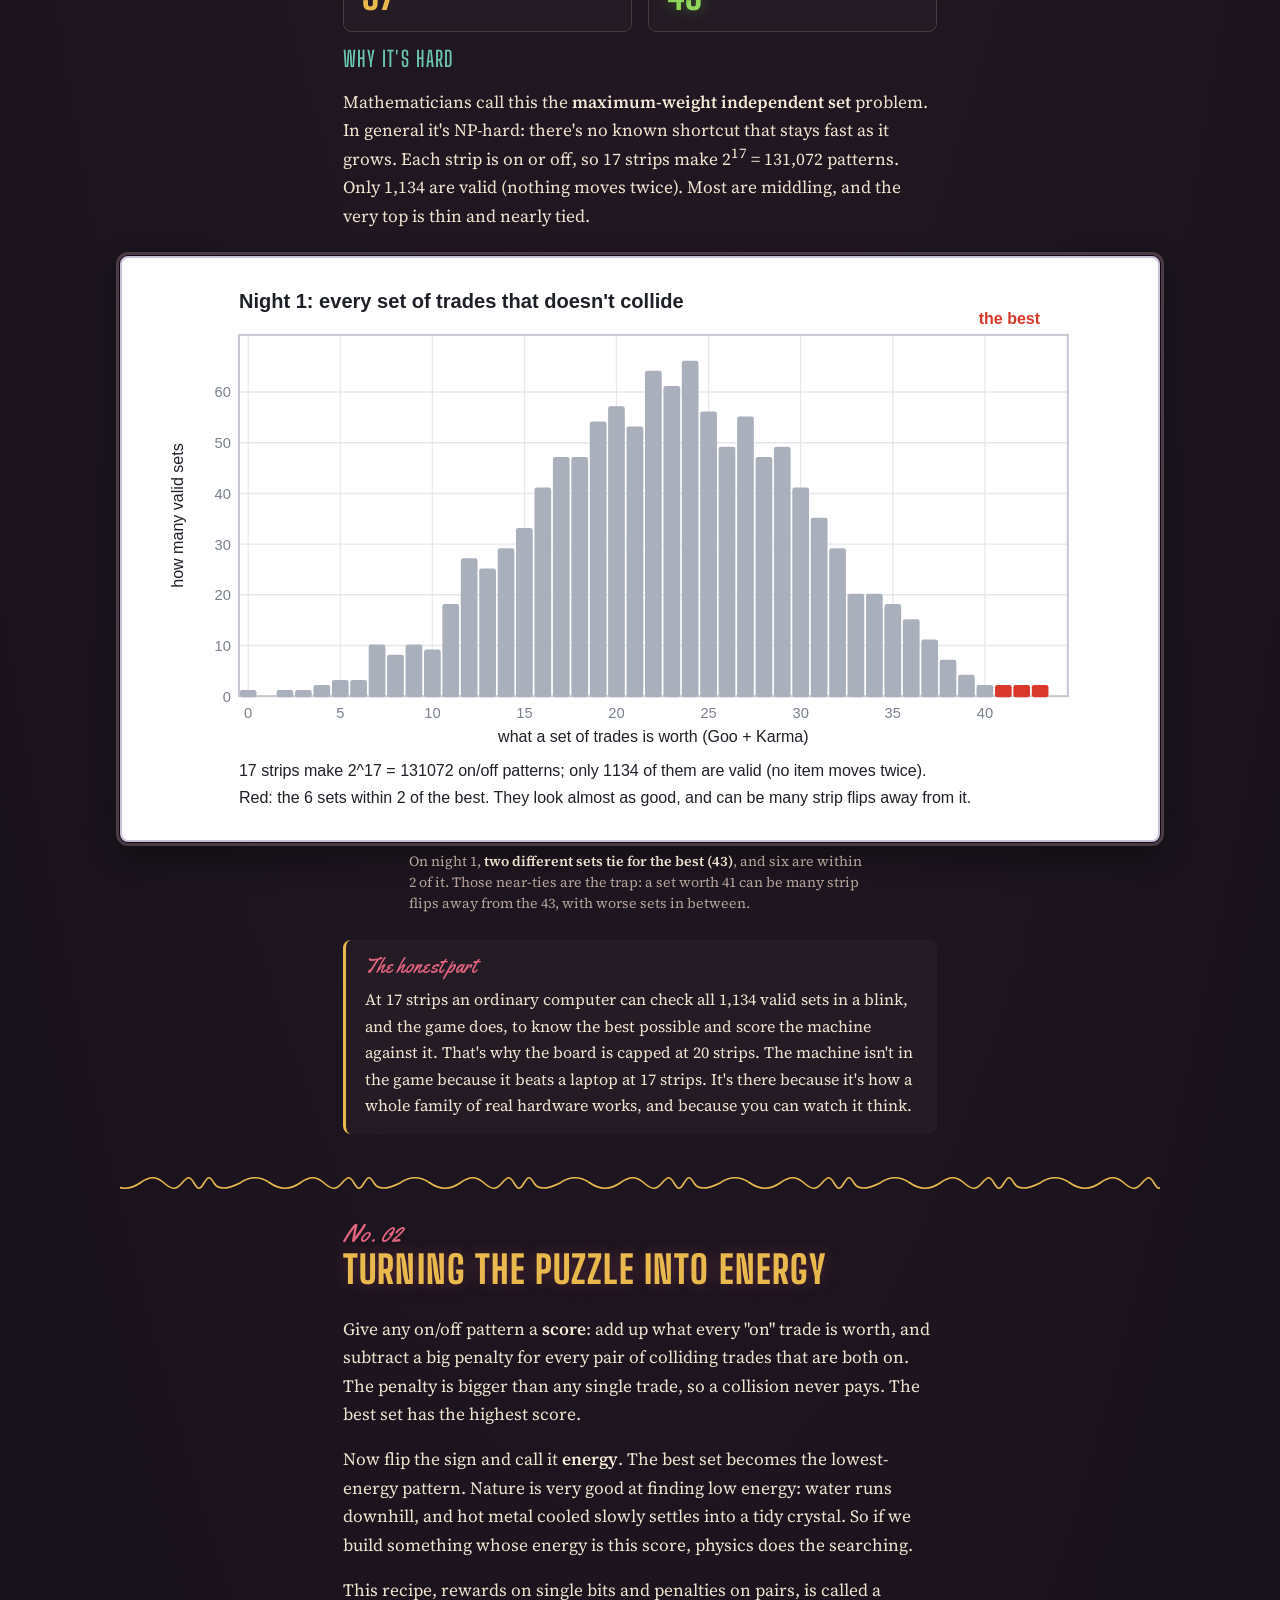
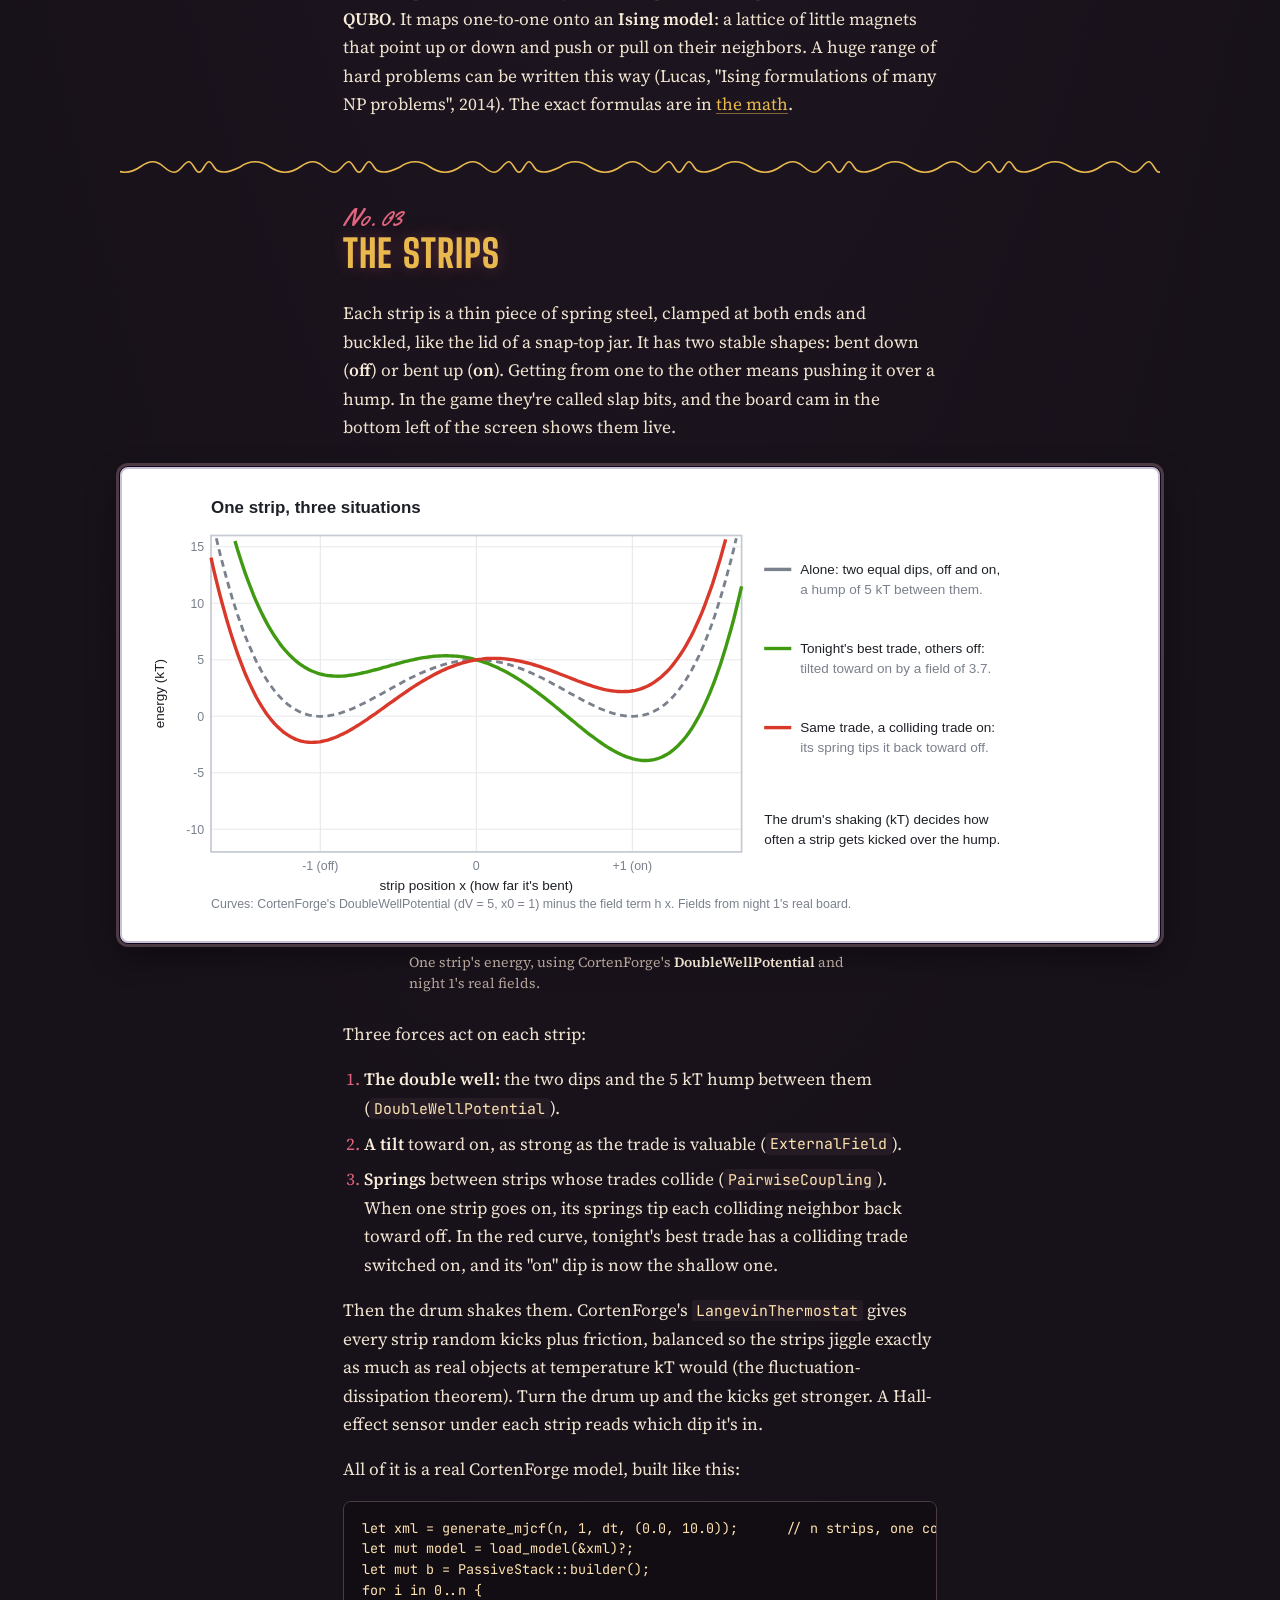
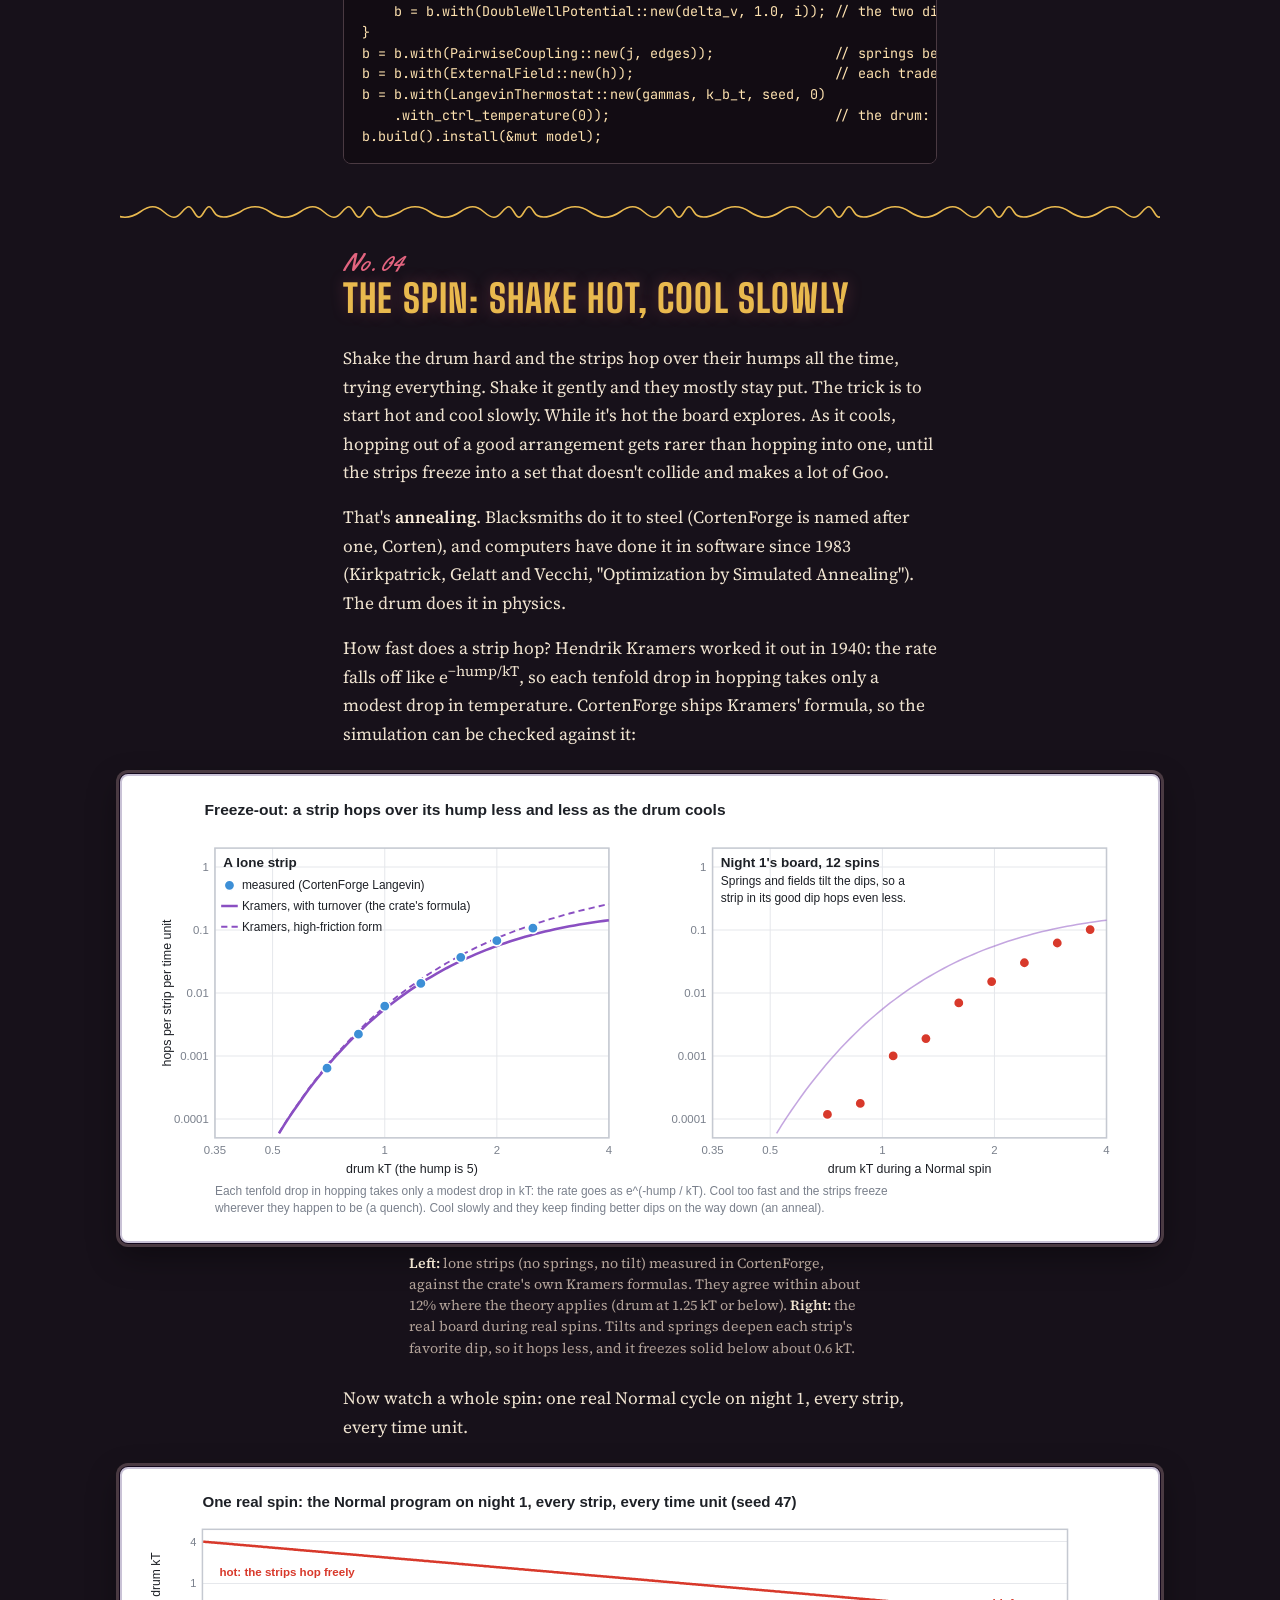
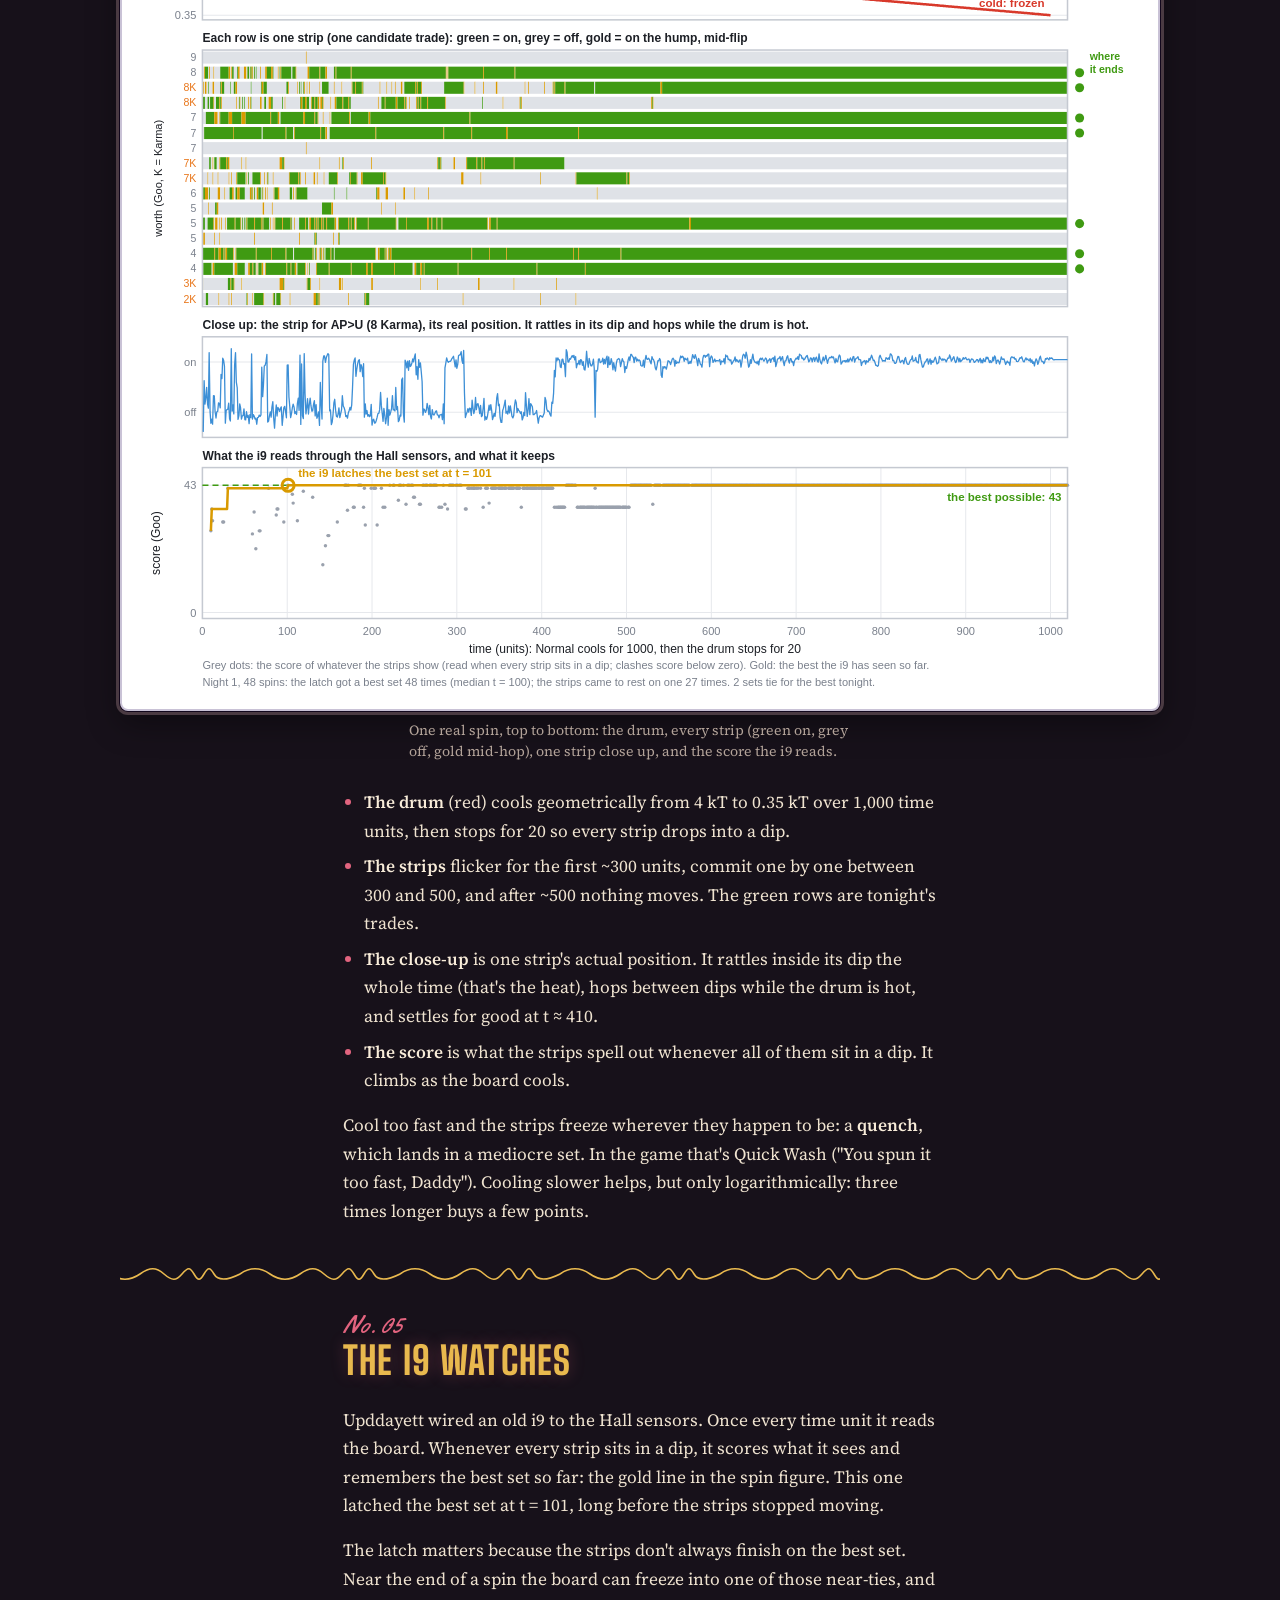
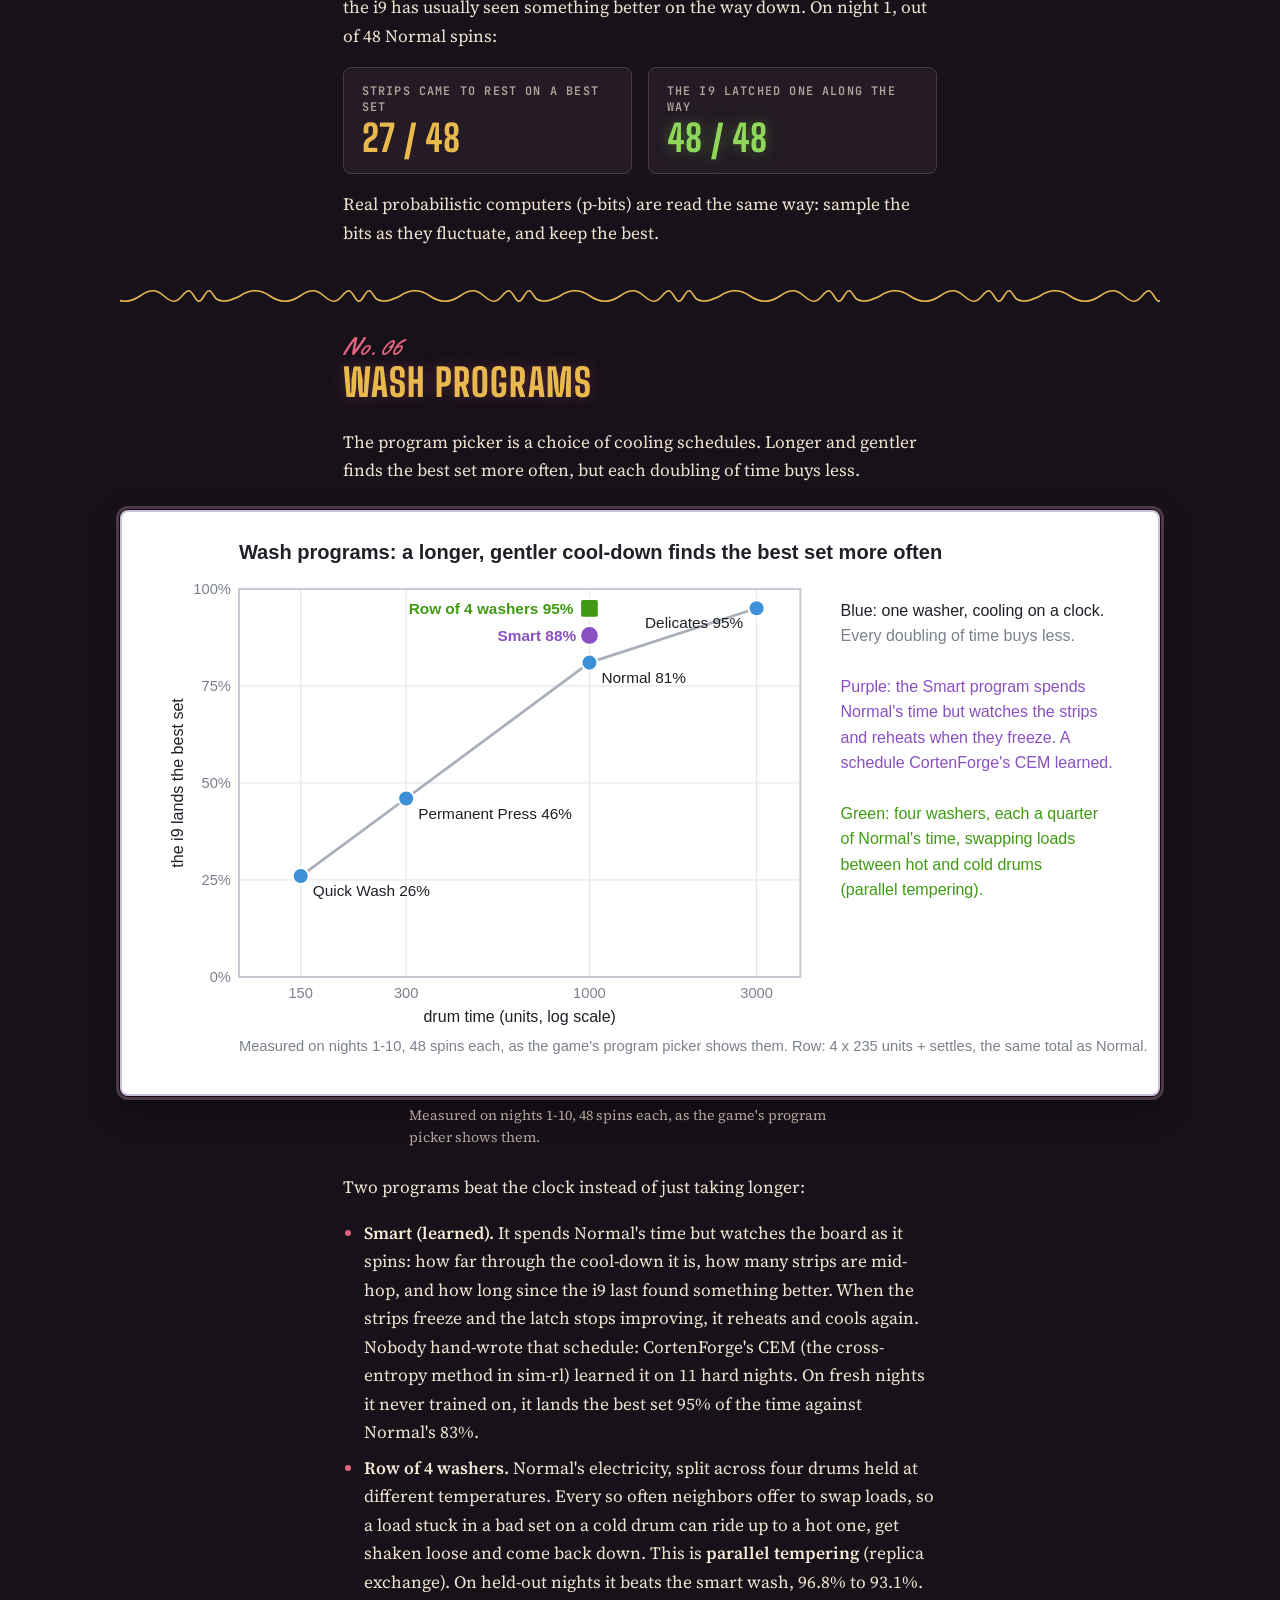
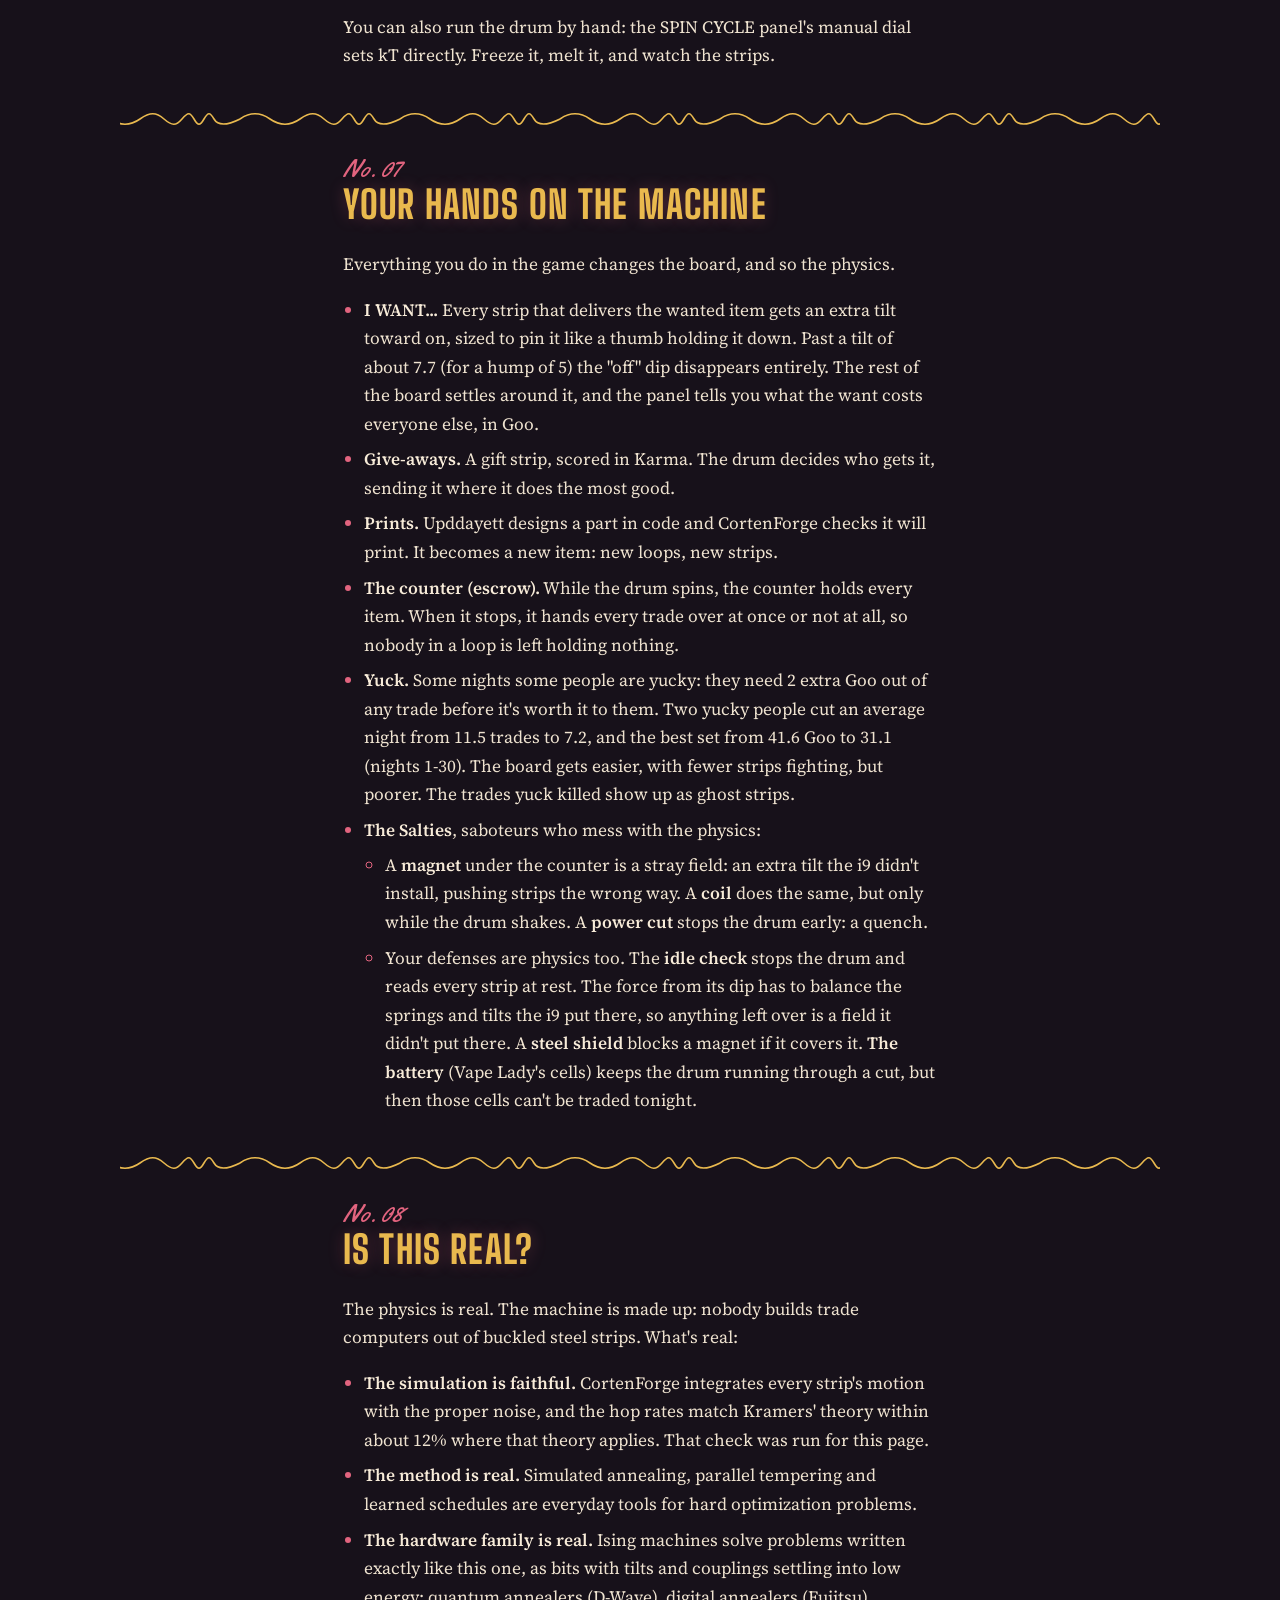
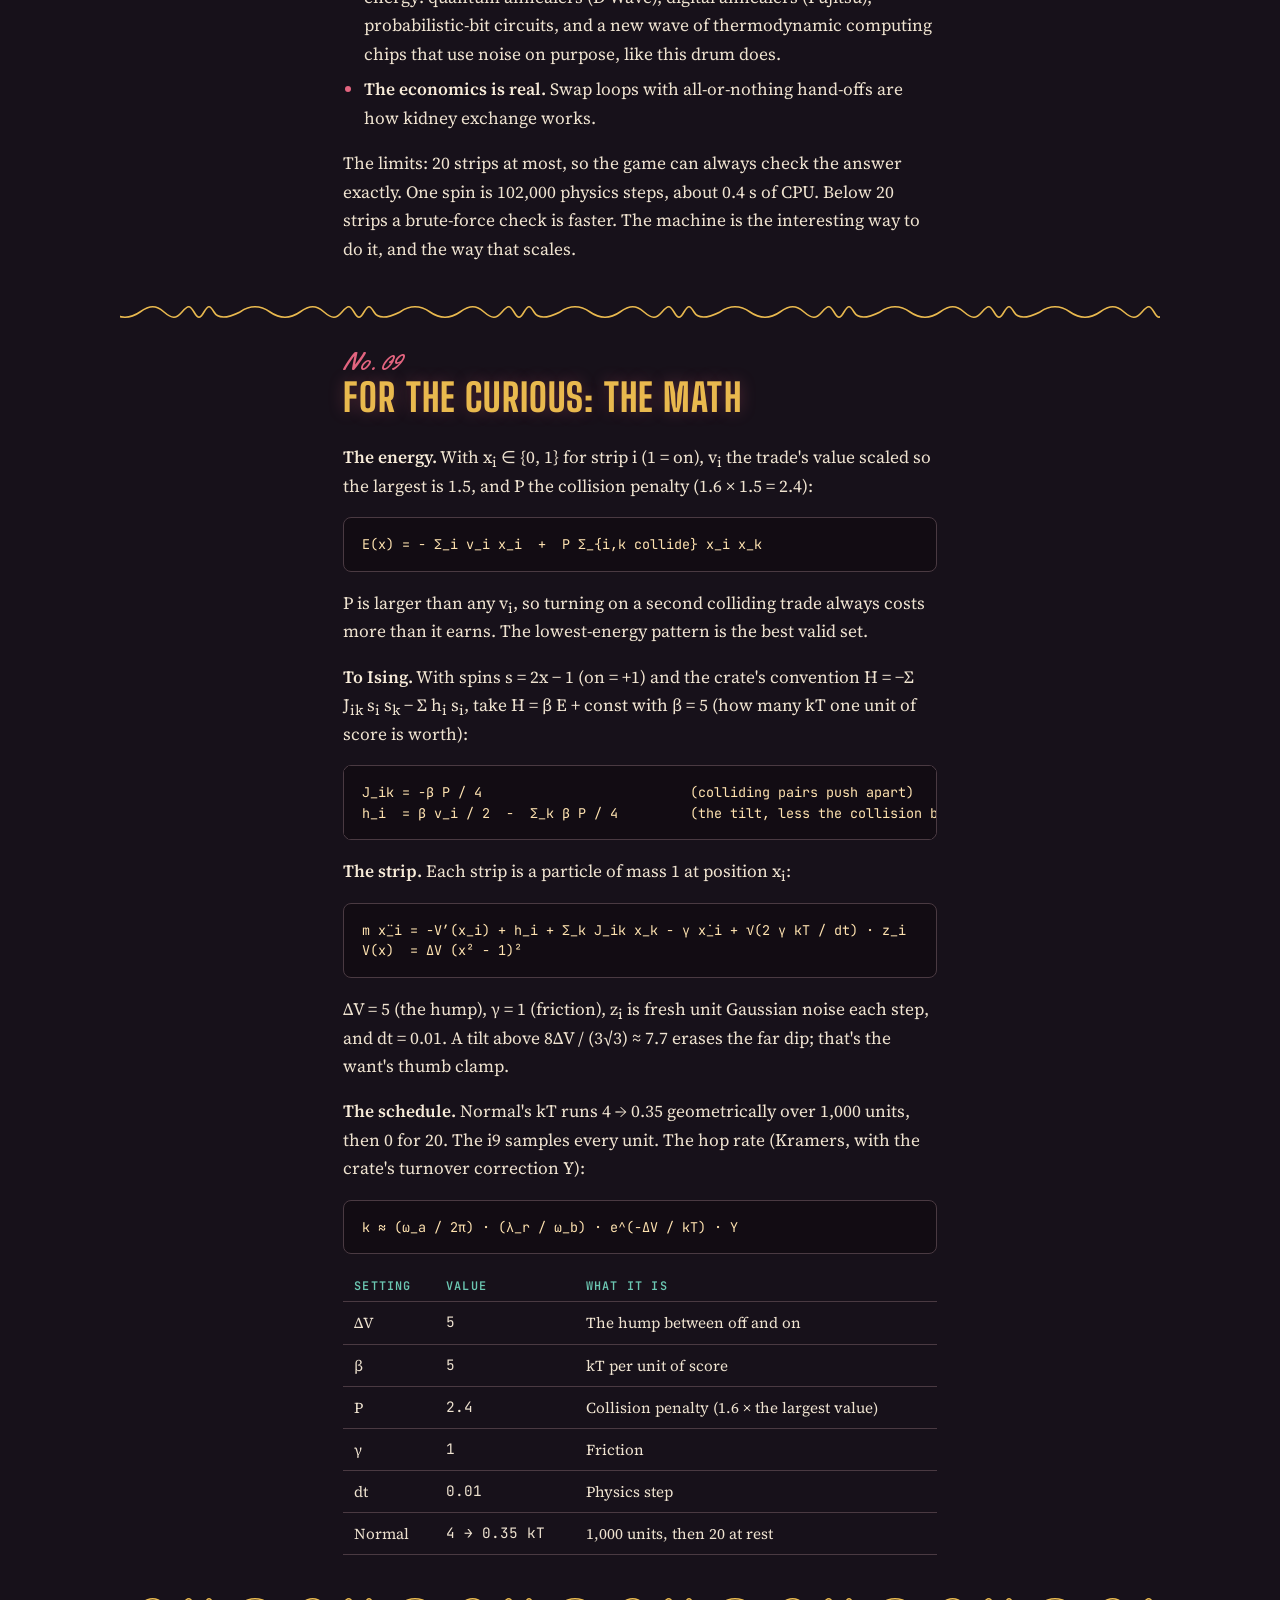
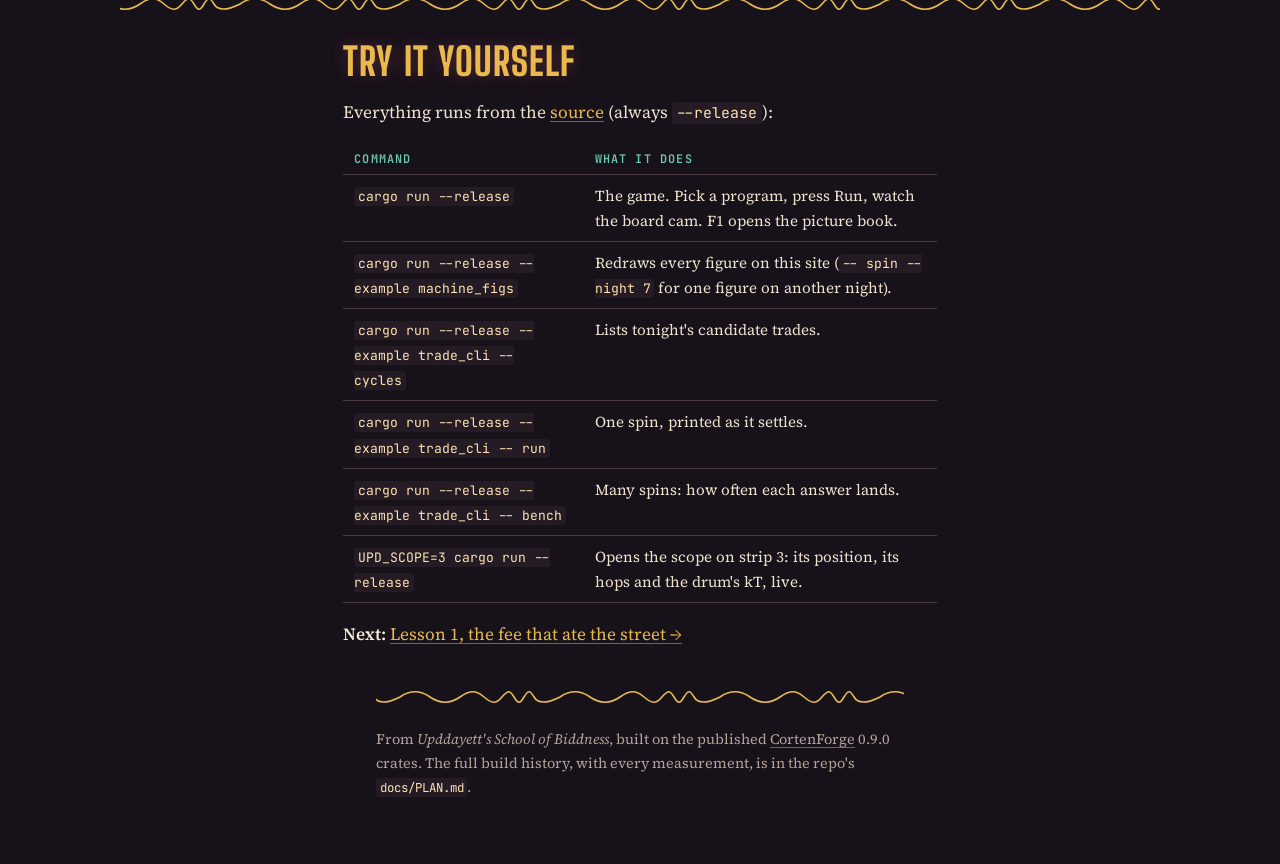
==== commit b0b2ca87: "Site: a more readable blackletter wordmark (Grenze Gotisch), lighter steel Co-Authored-By: Claude Op" ====
--- a/site/machine/index.html
+++ b/site/machine/index.html
@@ -11,7 +11,7 @@
 <link rel="icon" href="data:image/svg+xml,%3Csvg xmlns='http://www.w3.org/2000/svg' viewBox='0 0 32 32'%3E%3Crect width='32' height='32' rx='6' fill='%23a34a1f'/%3E%3Cpath d='M7 22c3-9 6-9 9 0s6 9 9 0' fill='none' stroke='%23fff' stroke-width='3'/%3E%3C/svg%3E">
 <link rel="preconnect" href="https://fonts.googleapis.com">
 <link rel="preconnect" href="https://fonts.gstatic.com" crossorigin>
-<link rel="stylesheet" href="https://fonts.googleapis.com/css2?family=Big+Shoulders+Display:wght@600;800&family=Source+Serif+4:ital,opsz,wght@0,8..60,400;0,8..60,600;1,8..60,400&family=JetBrains+Mono:wght@400;600&family=UnifrakturMaguntia&family=Yellowtail&display=swap">
+<link rel="stylesheet" href="https://fonts.googleapis.com/css2?family=Big+Shoulders+Display:wght@600;800&family=Source+Serif+4:ital,opsz,wght@0,8..60,400;0,8..60,600;1,8..60,400&family=JetBrains+Mono:wght@400;600&family=Grenze+Gotisch:wght@600&family=Yellowtail&display=swap">
 <link rel="stylesheet" href="../assets/site.css?v=dev">
 </head>
 <body>
--- a/site/assets/site.css
+++ b/site/assets/site.css
@@ -1,6 +1,6 @@
 /* Upddayett Academy: the West Coast as a Midwesterner pictures it with the
    whistle on and the lyrics off. Dusk on a historic downtown Main St: brick
-   and stone storefronts, acorn streetlamps, a lowered
+   and stone masonry blocks, acorn streetlamps, a lowered
    sedan at the curb, film grain over everything.
    Layout: one reading column of ~66ch under a full-width dusk band; figures
    break out wider as white plates in steel frames. The whistle (a gliding
@@ -20,10 +20,10 @@
   --plate: #ffffff;      /* figures are drawn on white */
   --goo: #8fd65a;
   --sil: #140c14;        /* everything against the sky */
-  --row: clamp(118px, 17vw, 180px); /* the storefronts' height */
+  --row: clamp(130px, 19vw, 200px); /* the buildings' height */
   --rust: var(--pink);   /* older markup's accent hook */
   --display: "Big Shoulders Display", "Arial Narrow", "Helvetica Neue", Arial, sans-serif;
-  --gothic: "UnifrakturMaguntia", "Old English Text MT", "Big Shoulders Display", serif;
+  --gothic: "Grenze Gotisch", "Old English Text MT", "Big Shoulders Display", serif;
   --script: "Yellowtail", "Brush Script MT", cursive;
   --body: "Source Serif 4", Georgia, "Times New Roman", serif;
   --mono: "JetBrains Mono", ui-monospace, Consolas, monospace;
@@ -70,8 +70,8 @@
 }
 .wordmark { display: flex; align-items: baseline; gap: 0.7rem; text-decoration: none; }
 .wordmark b {
-  font: 400 1.9rem/1 var(--gothic); letter-spacing: 0.01em;
-  background: linear-gradient(180deg, #f3e7d6 0%, #d8c3a8 40%, #8a5a3e 52%, #b8714a 66%, #e7c08a 100%);
+  font: 600 2.1rem/1 var(--gothic); letter-spacing: 0.01em;
+  background: linear-gradient(180deg, #fbf2e4 0%, #ead6bb 45%, #c98a5c 60%, #efcf9c 100%);
   -webkit-background-clip: text; background-clip: text; color: transparent;
   filter: drop-shadow(0 2px 0 #0e080e) drop-shadow(0 0 8px rgba(224, 134, 63, 0.3));
 }
@@ -120,7 +120,7 @@
 }
 @keyframes whistle { to { background-position: 160px 0; } }
 
-/* Market St, downtown: a row of historic storefronts (img/downtown.svg, just
+/* Market St, downtown: a row of historic masonry blocks (img/downtown.svg, just
    the architecture), and a lowered sedan at the curb in
    front of the sun that works its hydraulics every few seconds and hops
    while you hover the band (a strip jumping its hump). */
@@ -282,7 +282,7 @@
   body { font-size: 1rem; }
   .lede { font-size: 1.08rem; }
   .wordmark span { display: none; }
-  .wordmark b { font-size: 1.6rem; }
+  .wordmark b { font-size: 1.75rem; }
 }
 @media (prefers-reduced-motion: reduce) {
   .hero::before, .lowrider .body, .hero:hover .lowrider, .hero:hover .street::after { animation: none; }
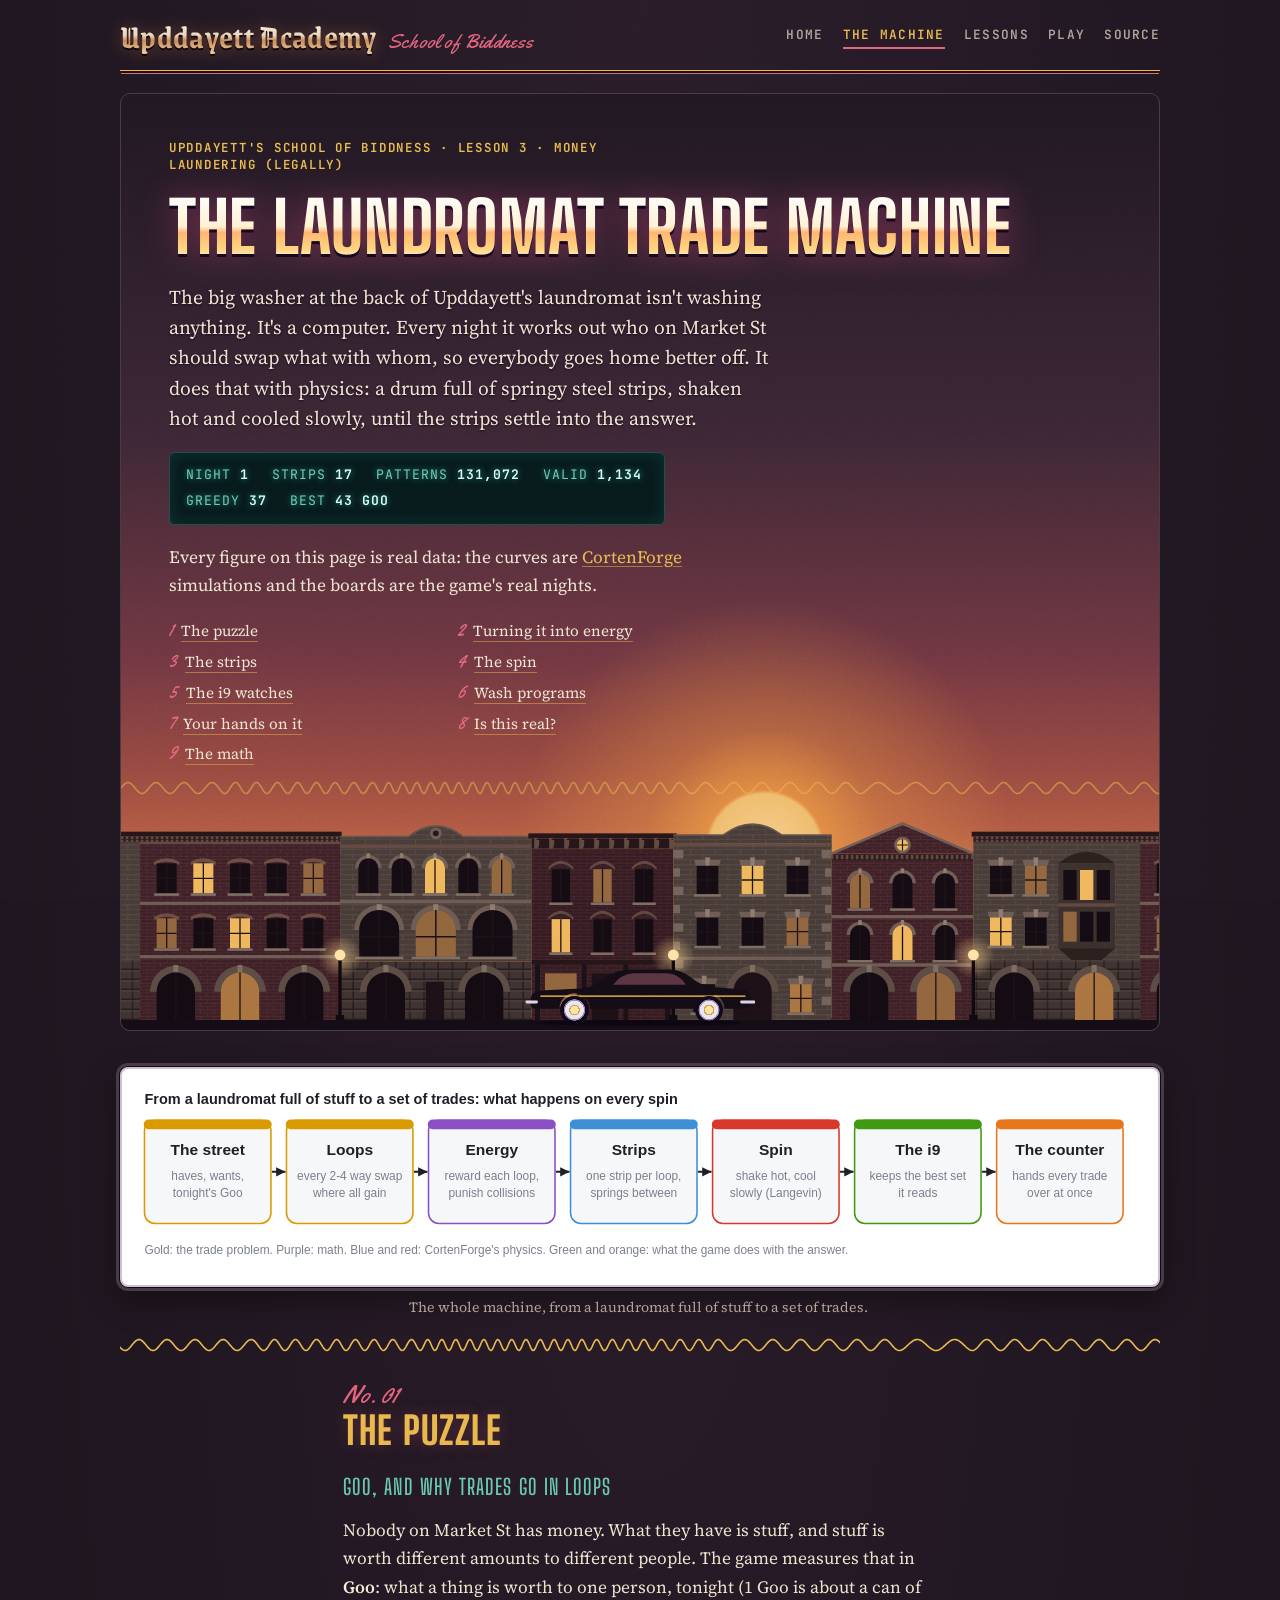
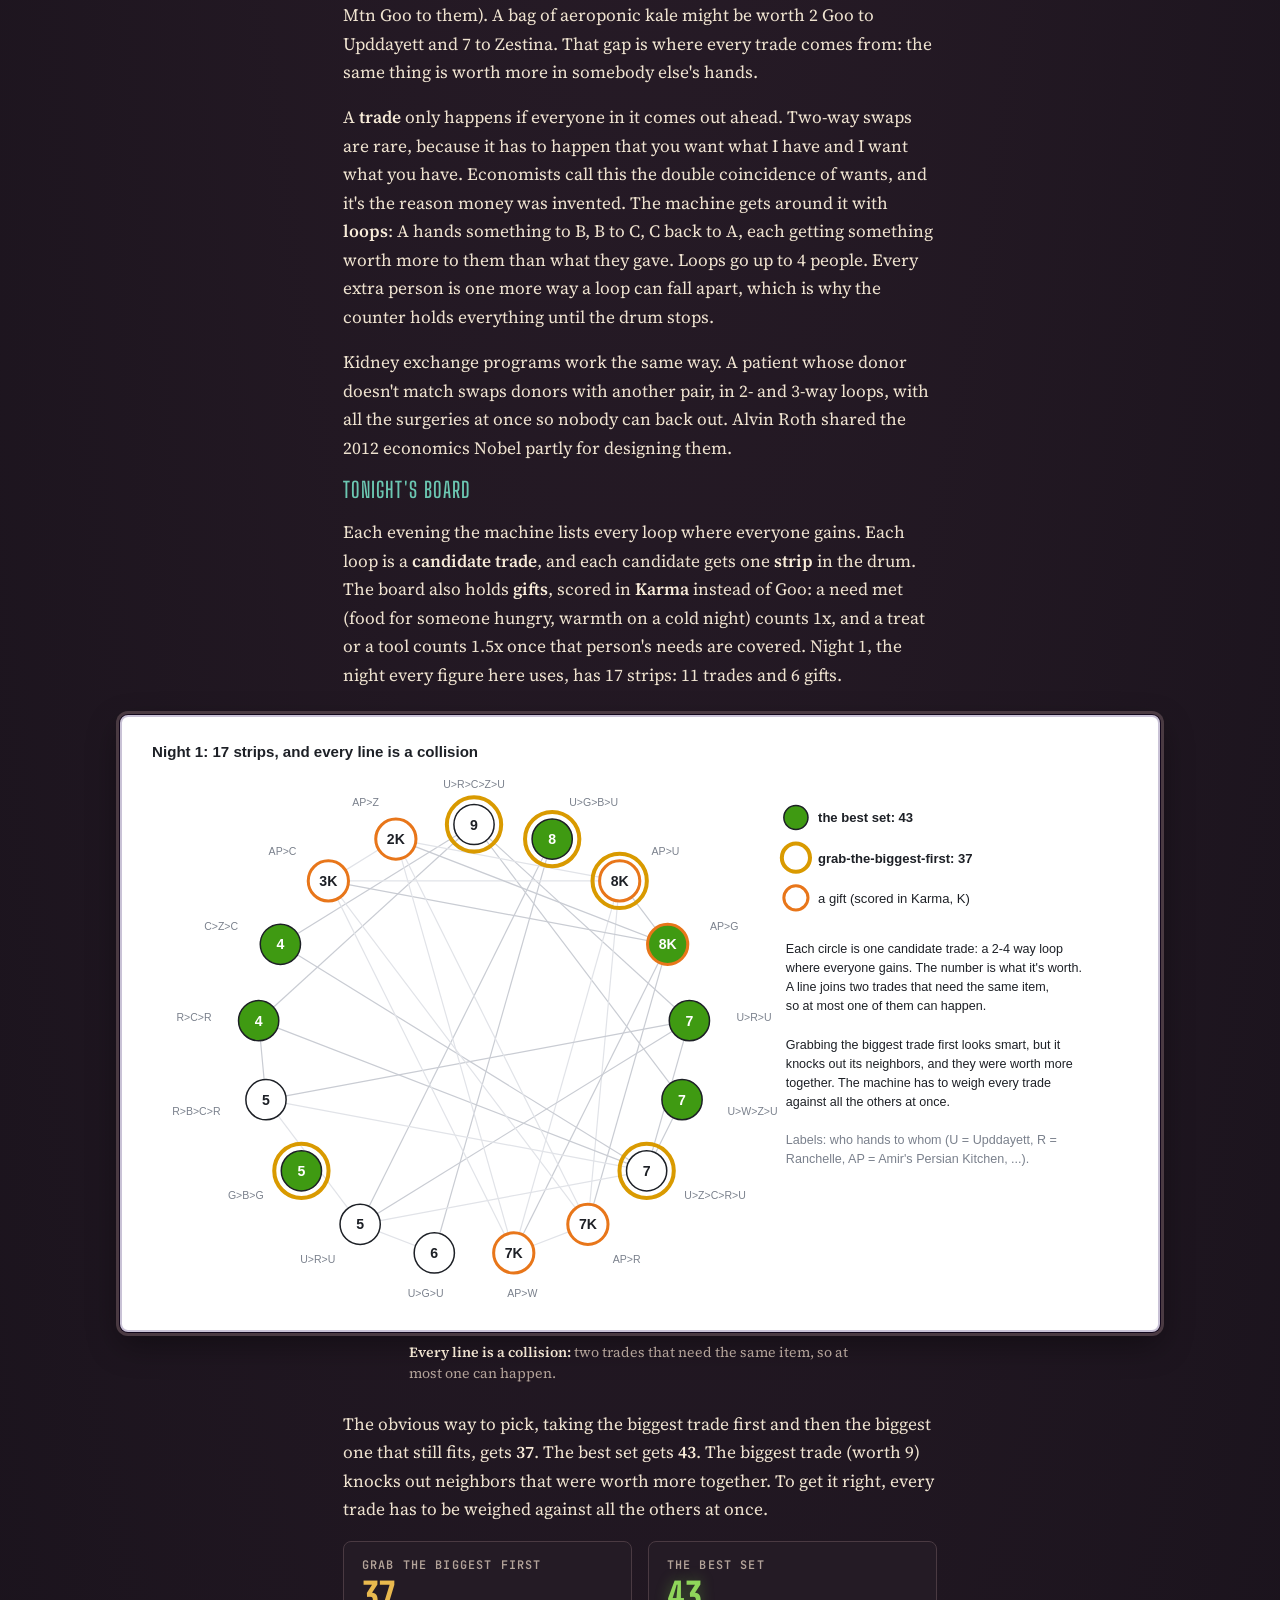
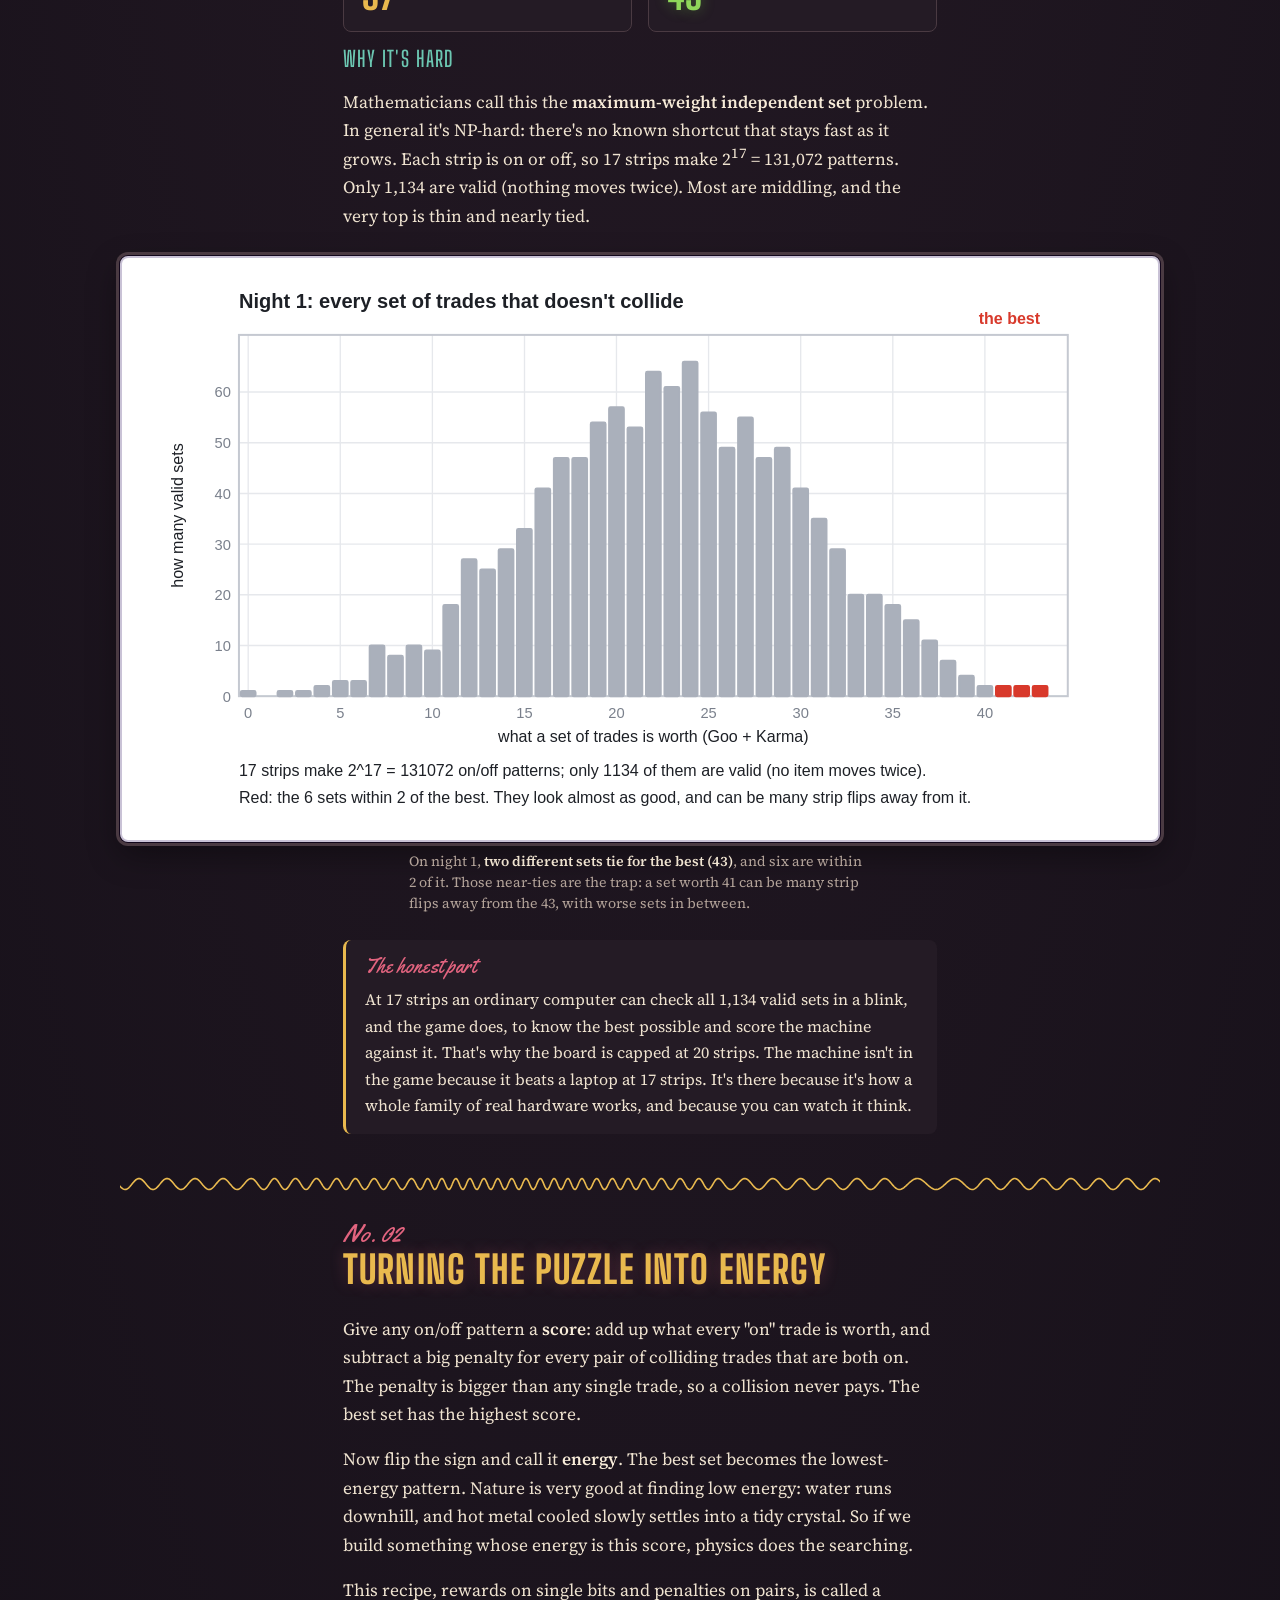
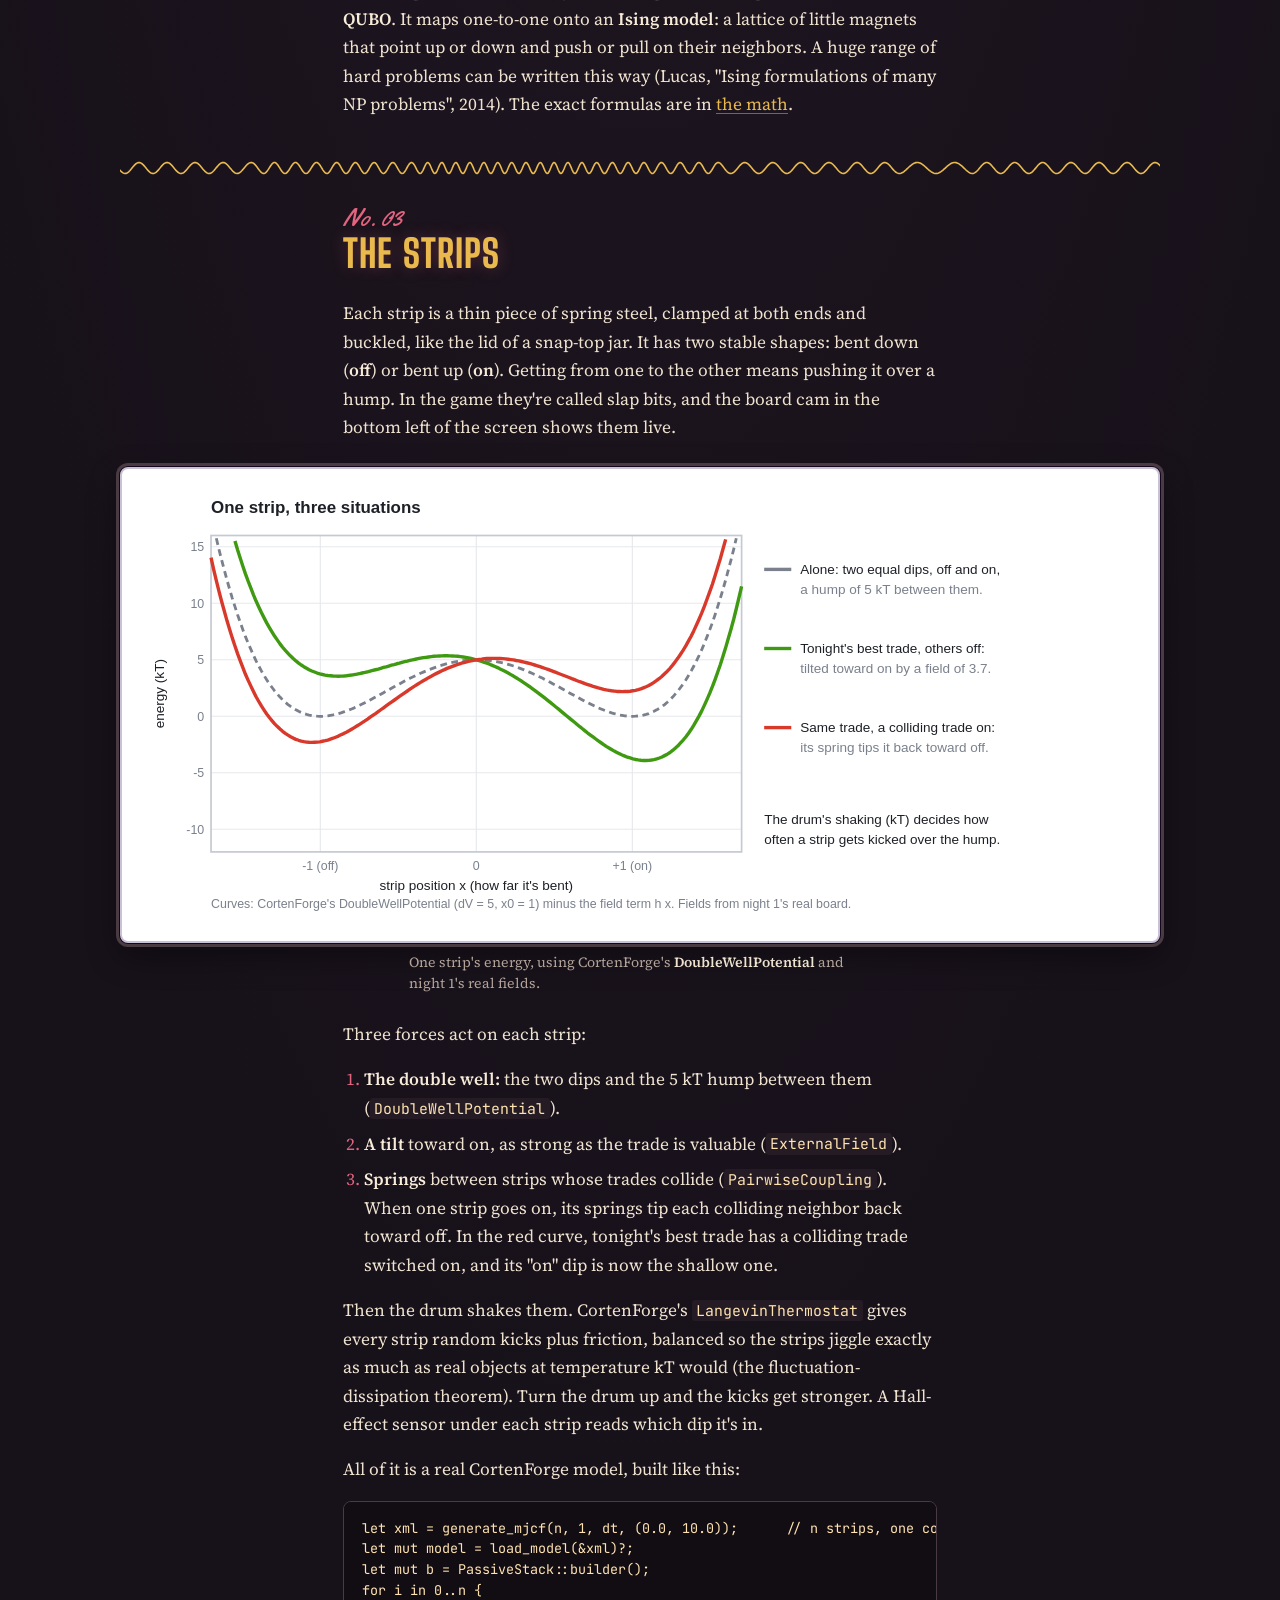
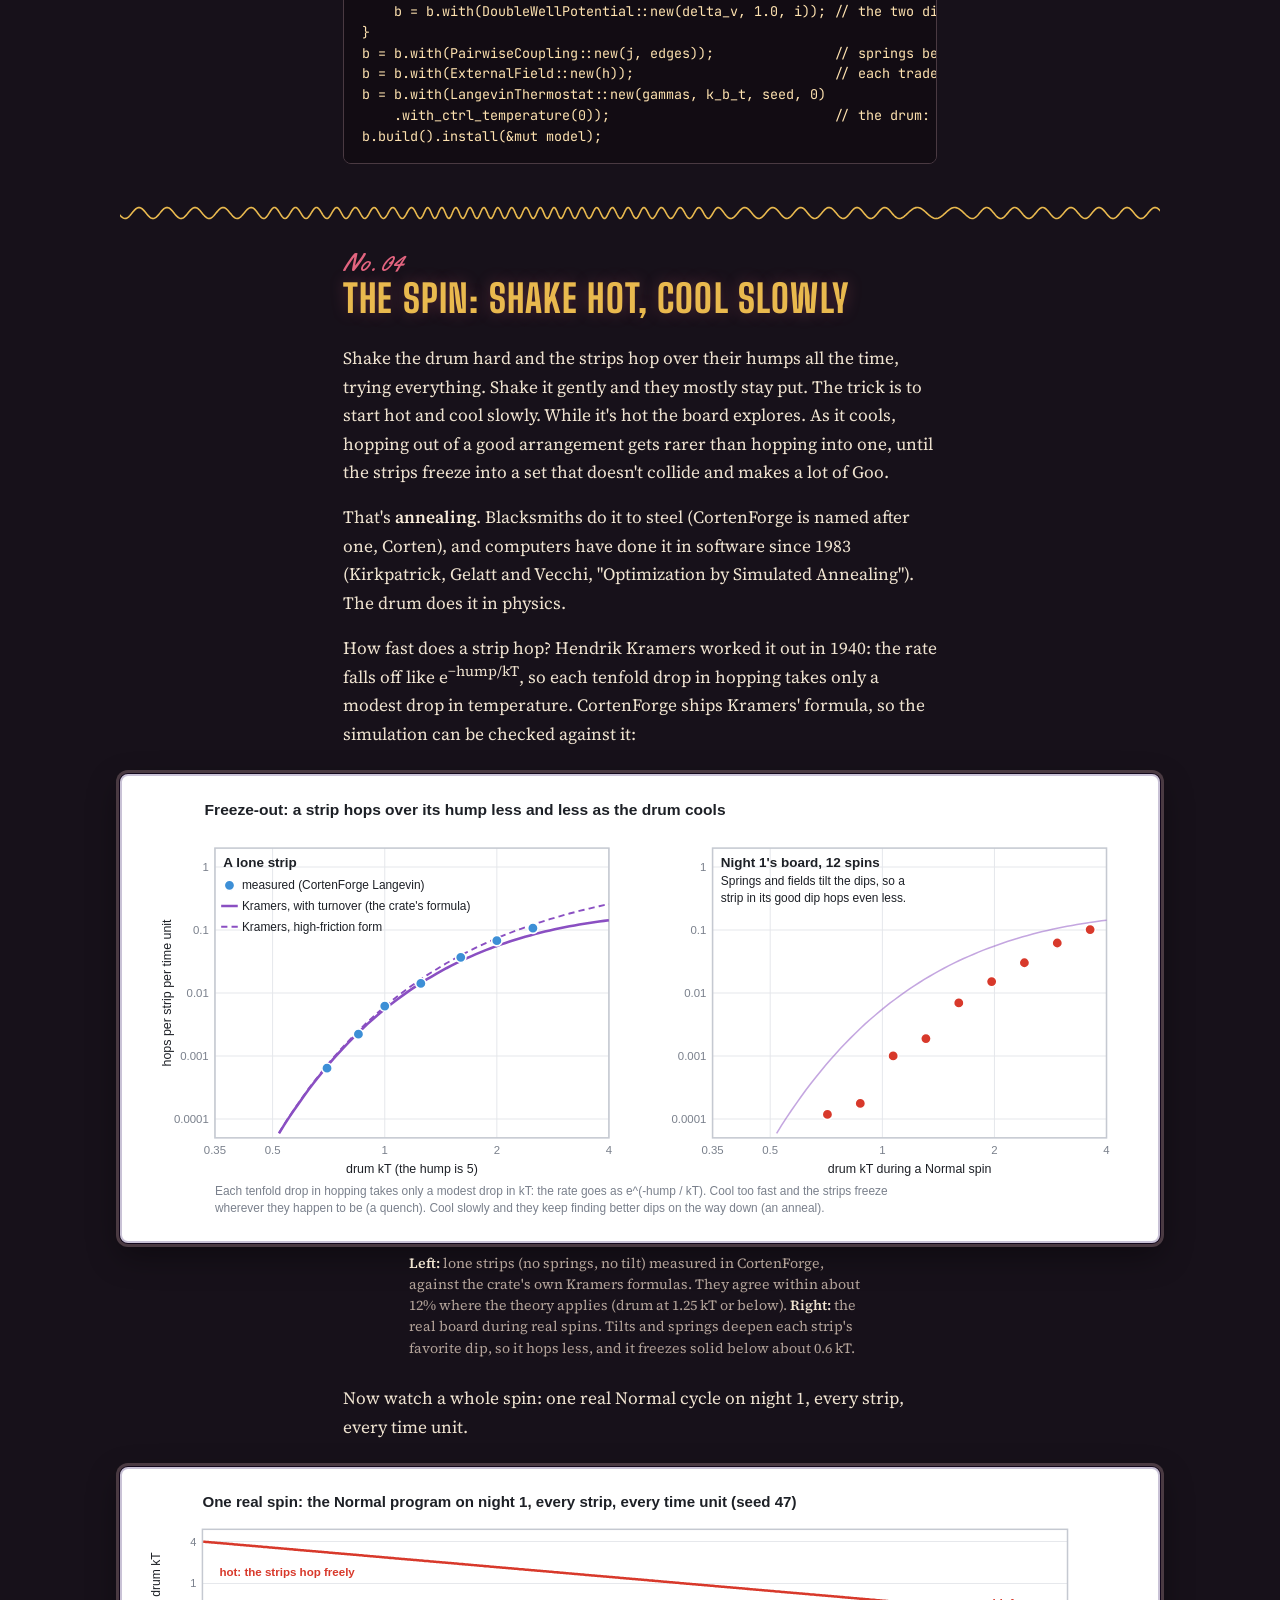
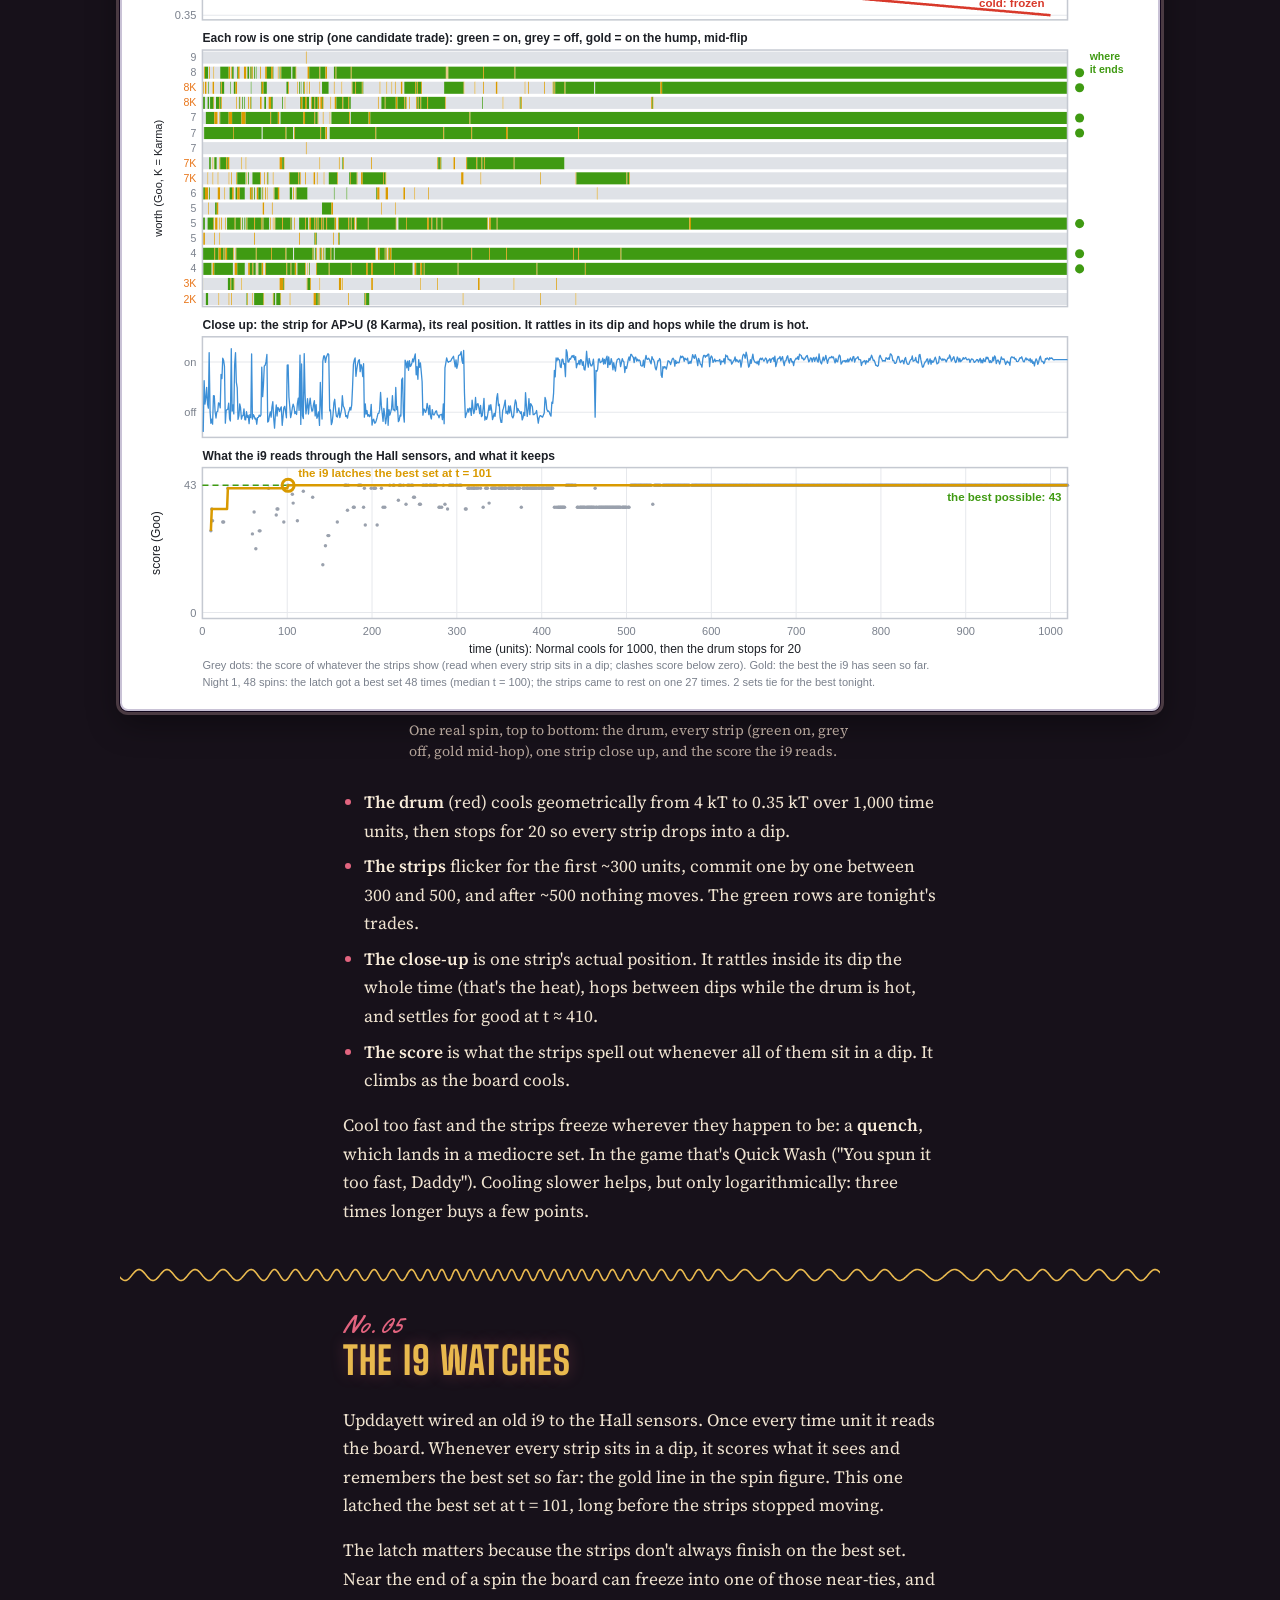
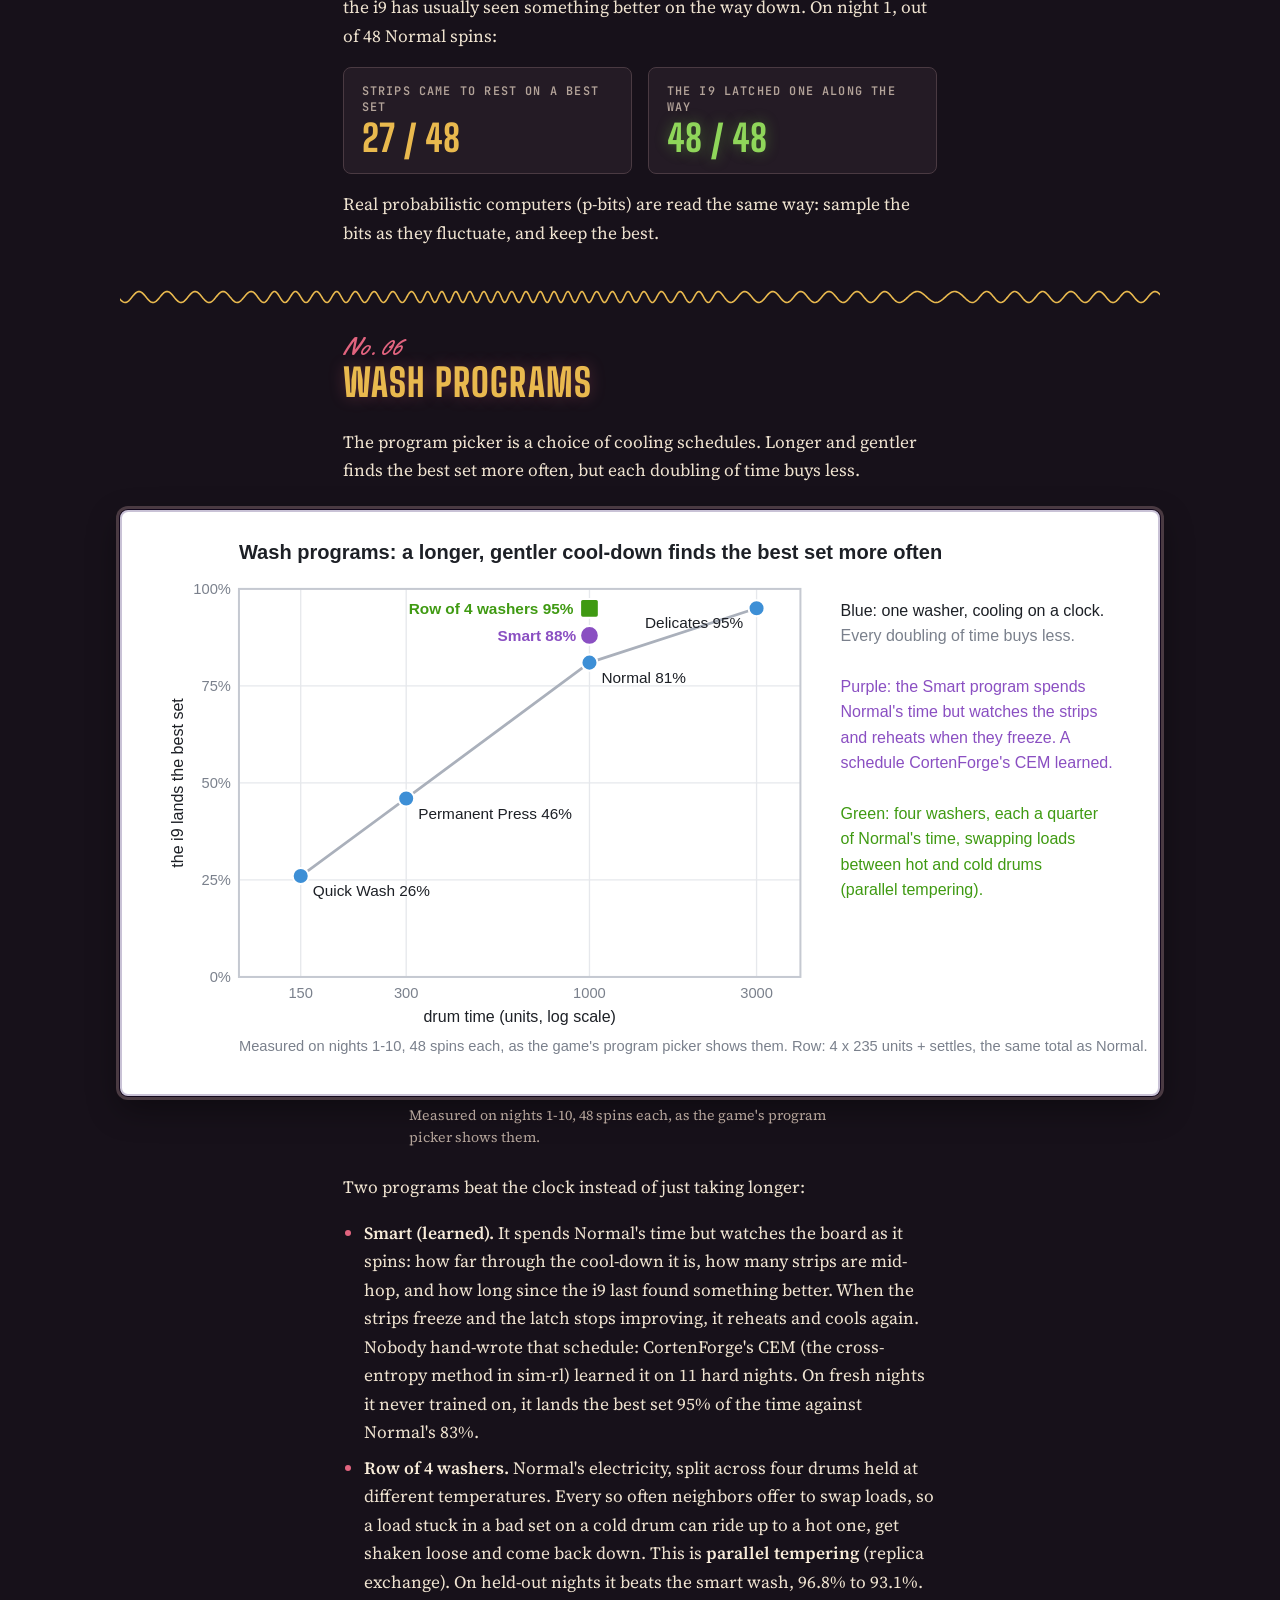
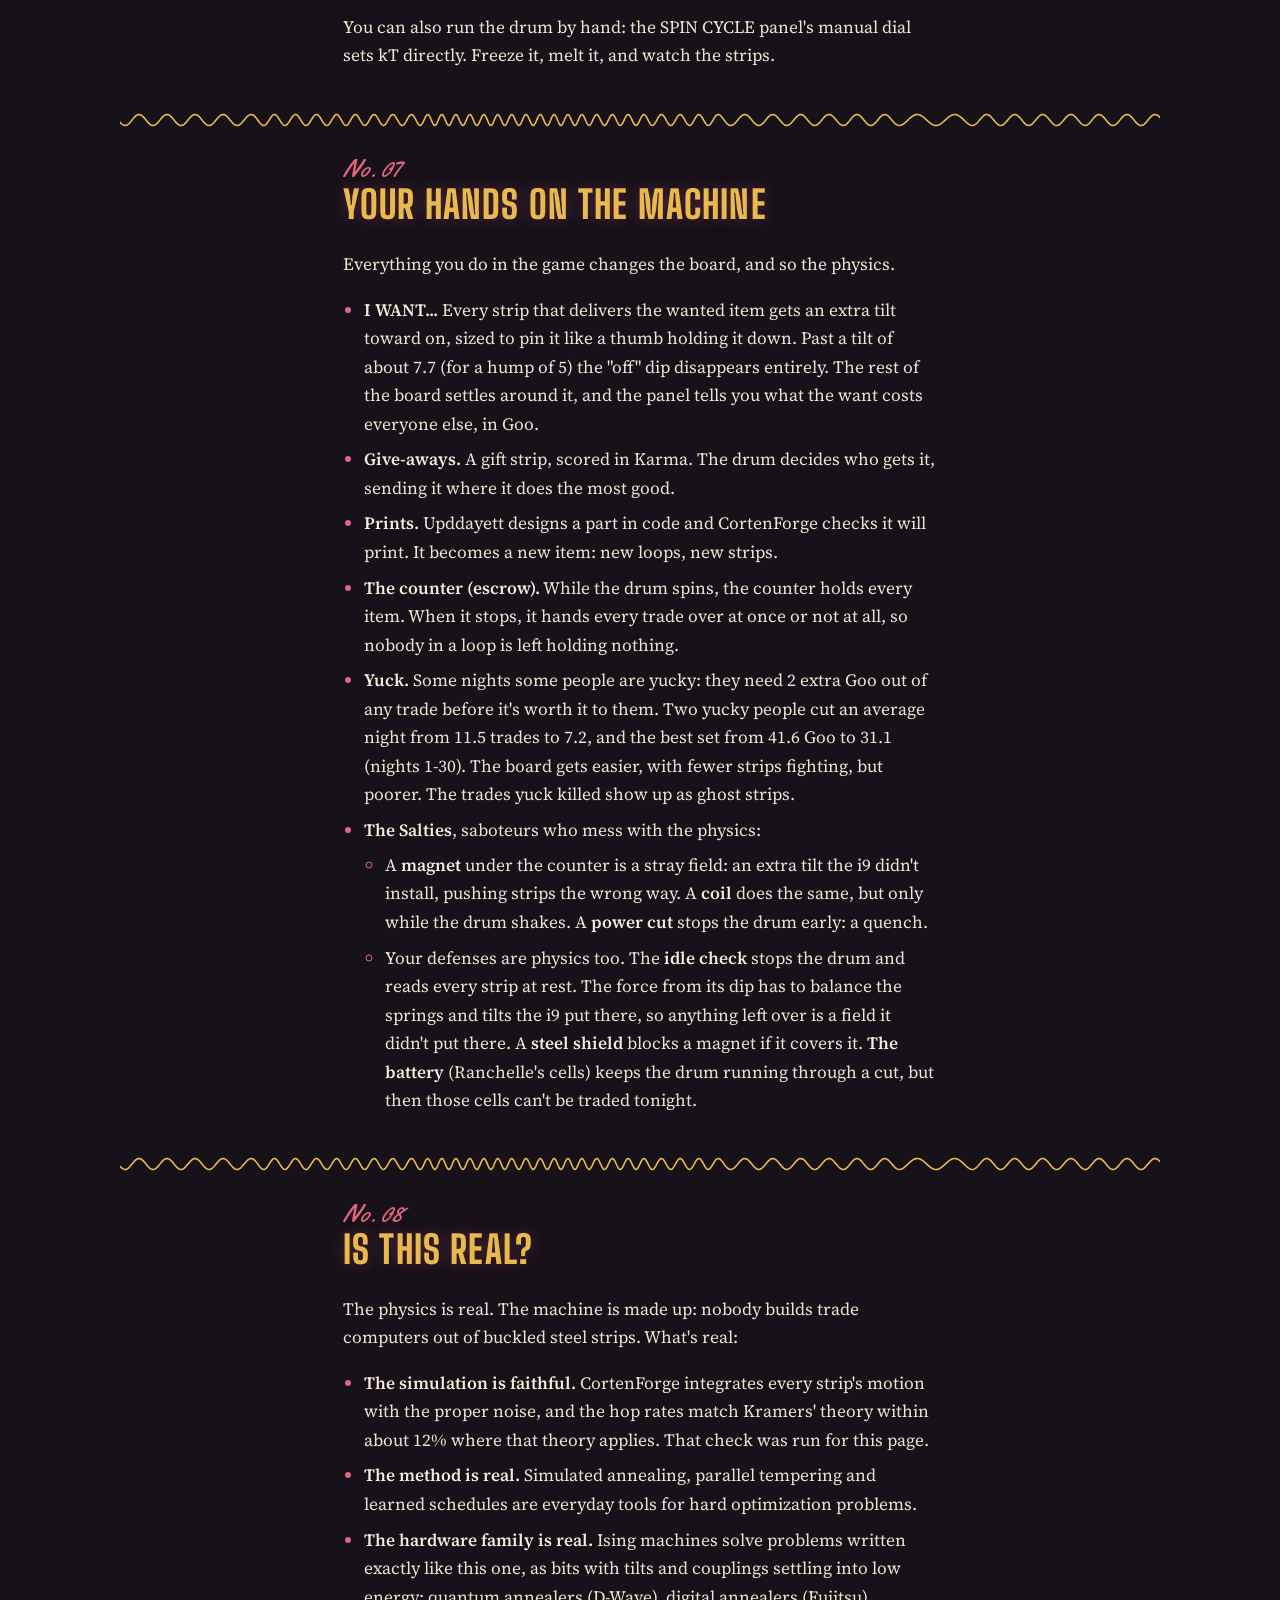
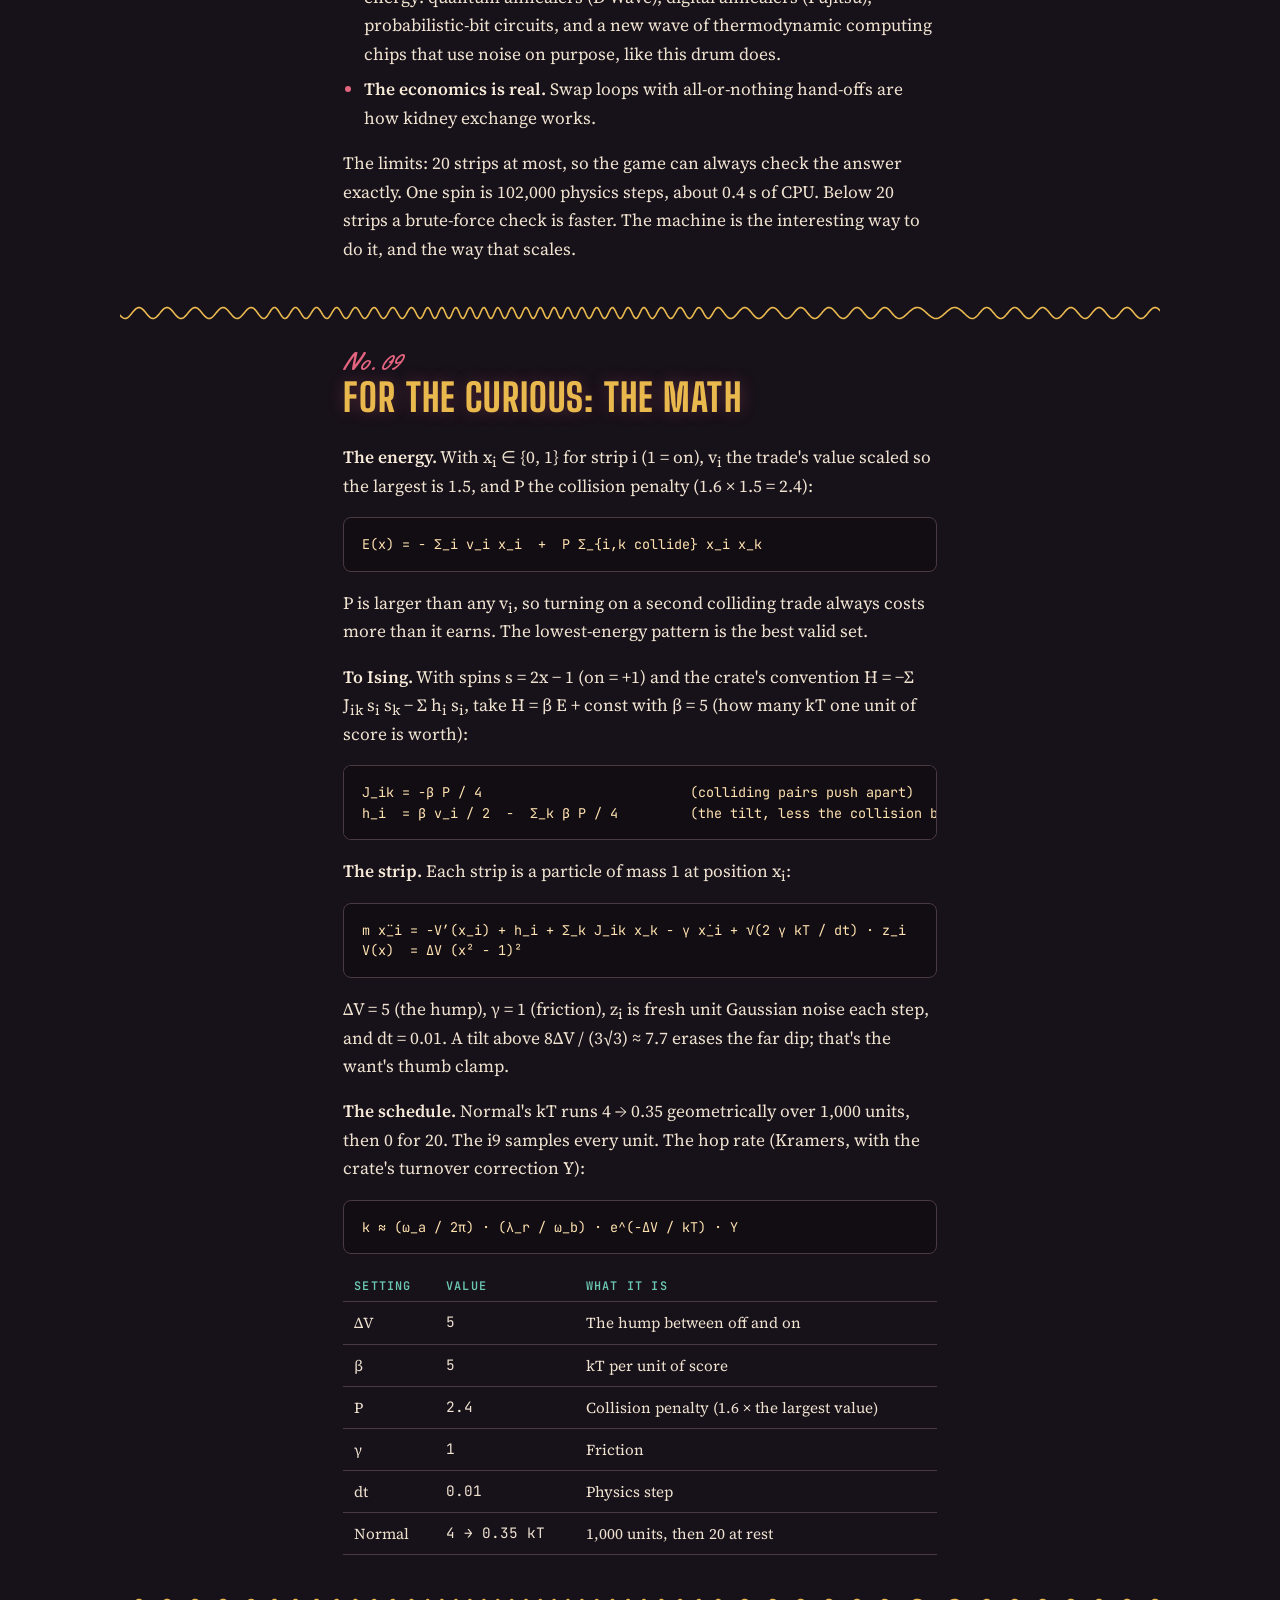
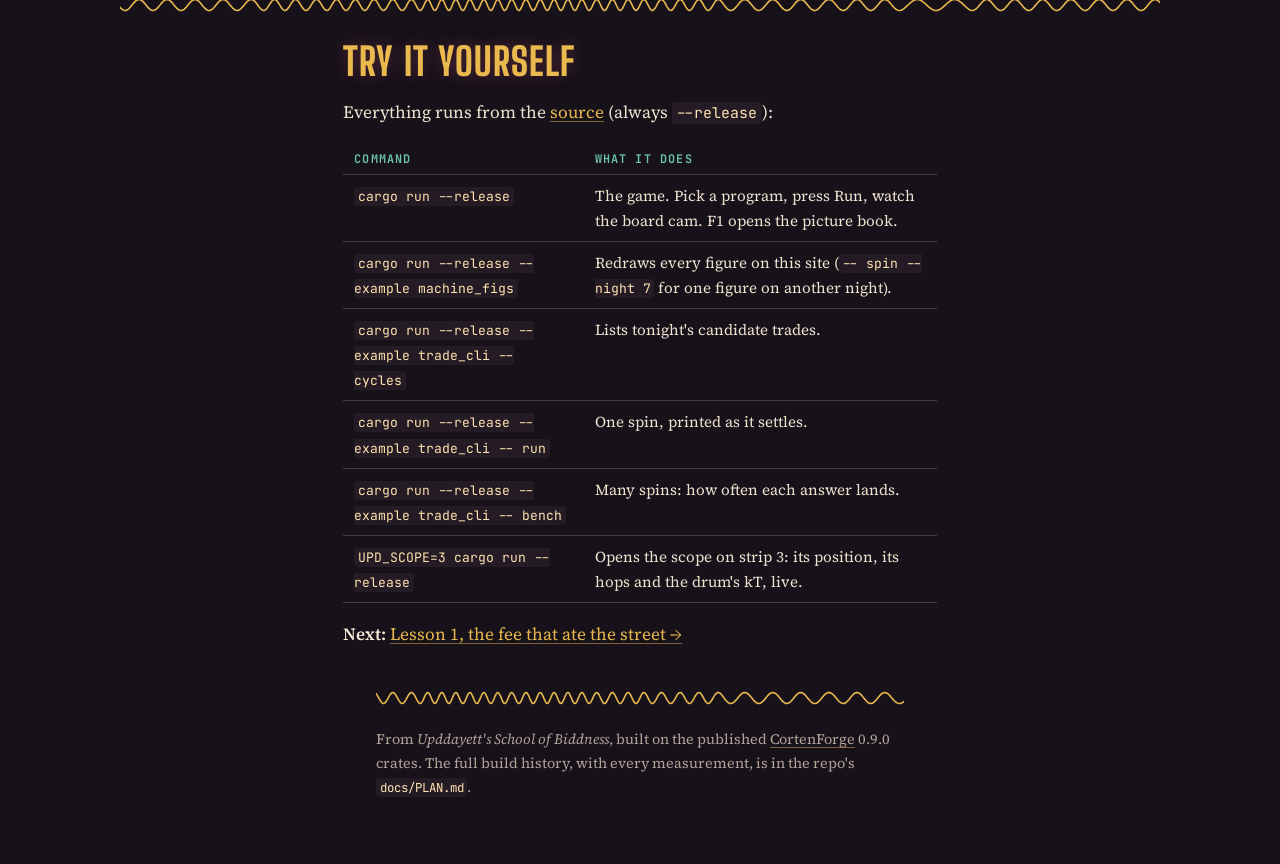
==== commit 3affa9b9: "Rename the regulars: goofy single-word names (Gravo, Ranchelle, Brisko, Wafflina, Crunchton, Zestina" ====
--- a/site/machine/index.html
+++ b/site/machine/index.html
@@ -60,7 +60,7 @@
   <div class="sec-head col"><span class="sec-num">01</span><h2>The puzzle</h2></div>
   <div class="col flow">
     <h3>Goo, and why trades go in loops</h3>
-    <p>Nobody on Market St has money. What they have is stuff, and stuff is worth different amounts to different people. The game measures that in <strong>Goo</strong>: what a thing is worth to one person, tonight (1 Goo is about a can of Mtn Goo to them). A bag of aeroponic kale might be worth 2 Goo to Upddayett and 7 to Librarian Tamara. That gap is where every trade comes from: the same thing is worth more in somebody else's hands.</p>
+    <p>Nobody on Market St has money. What they have is stuff, and stuff is worth different amounts to different people. The game measures that in <strong>Goo</strong>: what a thing is worth to one person, tonight (1 Goo is about a can of Mtn Goo to them). A bag of aeroponic kale might be worth 2 Goo to Upddayett and 7 to Zestina. That gap is where every trade comes from: the same thing is worth more in somebody else's hands.</p>
     <p>A <strong>trade</strong> only happens if everyone in it comes out ahead. Two-way swaps are rare, because it has to happen that you want what I have and I want what you have. Economists call this the double coincidence of wants, and it's the reason money was invented. The machine gets around it with <strong>loops</strong>: A hands something to B, B to C, C back to A, each getting something worth more to them than what they gave. Loops go up to 4 people. Every extra person is one more way a loop can fall apart, which is why the counter holds everything until the drum stops.</p>
     <p>Kidney exchange programs work the same way. A patient whose donor doesn't match swaps donors with another pair, in 2- and 3-way loops, with all the surgeries at once so nobody can back out. Alvin Roth shared the 2012 economics Nobel partly for designing them.</p>
 
@@ -214,7 +214,7 @@
       <li><strong>The Salties</strong>, saboteurs who mess with the physics:
         <ul>
           <li>A <strong>magnet</strong> under the counter is a stray field: an extra tilt the i9 didn't install, pushing strips the wrong way. A <strong>coil</strong> does the same, but only while the drum shakes. A <strong>power cut</strong> stops the drum early: a quench.</li>
-          <li>Your defenses are physics too. The <strong>idle check</strong> stops the drum and reads every strip at rest. The force from its dip has to balance the springs and tilts the i9 put there, so anything left over is a field it didn't put there. A <strong>steel shield</strong> blocks a magnet if it covers it. <strong>The battery</strong> (Vape Lady's cells) keeps the drum running through a cut, but then those cells can't be traded tonight.</li>
+          <li>Your defenses are physics too. The <strong>idle check</strong> stops the drum and reads every strip at rest. The force from its dip has to balance the springs and tilts the i9 put there, so anything left over is a field it didn't put there. A <strong>steel shield</strong> blocks a magnet if it covers it. <strong>The battery</strong> (Ranchelle's cells) keeps the drum running through a cut, but then those cells can't be traded tonight.</li>
         </ul>
       </li>
     </ul>
--- a/site/assets/site.css
+++ b/site/assets/site.css
@@ -27,7 +27,9 @@
   --script: "Yellowtail", "Brush Script MT", cursive;
   --body: "Source Serif 4", Georgia, "Times New Roman", serif;
   --mono: "JetBrains Mono", ui-monospace, Consolas, monospace;
-  --whistle: url("data:image/svg+xml,%3Csvg xmlns='http://www.w3.org/2000/svg' width='160' height='14' viewBox='0 0 160 14'%3E%3Cpath d='M0 7 C10 0 20 0 30 7 S50 14 60 7 S76 0 84 7 S96 14 102 7 S110 0 114 7 S120 14 124 7 S130 0 134 7 S146 14 160 7' fill='none' stroke='%23e9b94e' stroke-width='1.6' stroke-linecap='round'/%3E%3C/svg%3E");
+  /* The whistle: a true sine following a short melody, with glides and vibrato
+     (img/whistle.svg, generated by img/whistle.awk). One 960px tile = one phrase. */
+  --whistle: url("../img/whistle.svg");
   --grain: url("data:image/svg+xml,%3Csvg xmlns='http://www.w3.org/2000/svg' width='180' height='180'%3E%3Cfilter id='g'%3E%3CfeTurbulence type='fractalNoise' baseFrequency='0.85' numOctaves='2' stitchTiles='stitch'/%3E%3CfeColorMatrix type='saturate' values='0'/%3E%3C/filter%3E%3Crect width='100%25' height='100%25' filter='url(%23g)'/%3E%3C/svg%3E");
 }
 
@@ -90,7 +92,7 @@
 figure + section { margin-top: 1.2rem; }
 section {
   display: flex; flex-direction: column; gap: 1.6rem; padding-block: 2.8rem 2.6rem;
-  background: var(--whistle) center top / 160px 14px repeat-x;
+  background: var(--whistle) center top / 960px 16px repeat-x;
 }
 
 /* The dusk band: a hazy sun going down behind the county road */
@@ -114,11 +116,11 @@
 }
 /* The whistle across the sky, gliding slowly */
 .hero::before {
-  content: ""; position: absolute; z-index: -1; left: 0; right: 0; bottom: calc(var(--row) + 34px); height: 14px;
-  background: var(--whistle) 0 0 / 160px 14px repeat-x; opacity: 0.5;
-  animation: whistle 14s linear infinite;
-}
-@keyframes whistle { to { background-position: 160px 0; } }
+  content: ""; position: absolute; z-index: -1; left: 0; right: 0; bottom: calc(var(--row) + 34px); height: 16px;
+  background: var(--whistle) 0 0 / 960px 16px repeat-x; opacity: 0.5;
+  animation: whistle 84s linear infinite;
+}
+@keyframes whistle { to { background-position: 960px 0; } }
 
 /* Market St, downtown: a row of historic masonry blocks (img/downtown.svg, just
    the architecture), and a lowered sedan at the curb in
@@ -224,6 +226,8 @@
 /* Asides, lists, tables, code */
 .aside { background: var(--surface); border-radius: 8px; padding: 1rem 1.2rem; display: flex; flex-direction: column; gap: 0.6rem; font-size: 1rem; border-left: 3px solid var(--gold); }
 .aside .label { font: 400 1.3rem/1 var(--script); letter-spacing: 0; text-transform: none; color: var(--pink); }
+.eq { text-align: center; font-style: italic; color: var(--gold); background: var(--surface); border-radius: 8px; padding: 0.7rem 1rem; }
+.eq em { color: var(--pink); font-weight: 600; }
 ul, ol { margin: 0; padding-left: 1.3rem; display: flex; flex-direction: column; gap: 0.45rem; }
 ul ul { margin-top: 0.4rem; }
 li::marker { color: var(--pink); }
@@ -274,7 +278,7 @@
 
 footer {
   padding-top: 2.4rem; font-size: 0.9rem; color: var(--muted); display: flex; flex-direction: column; gap: 0.6rem;
-  background: var(--whistle) center top / 160px 14px repeat-x;
+  background: var(--whistle) center top / 960px 16px repeat-x;
 }
 footer a { color: var(--muted); }
 
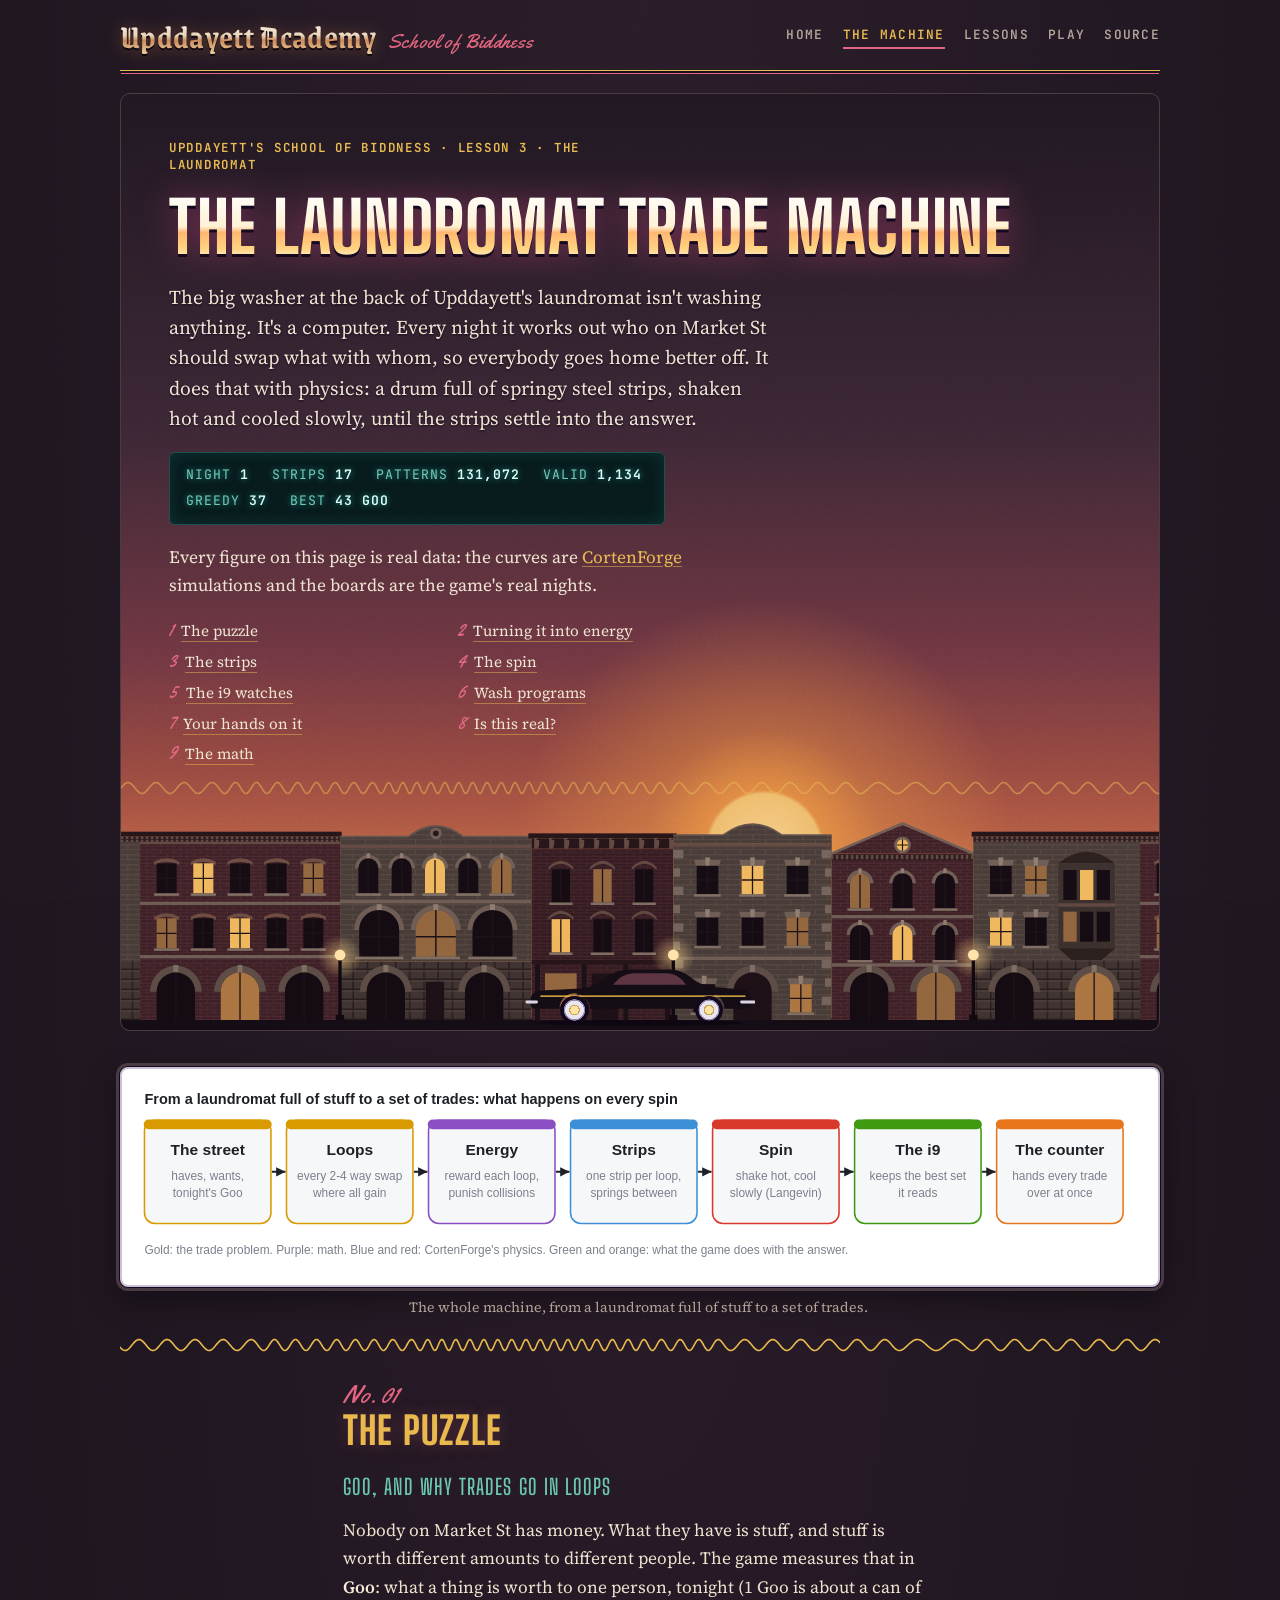
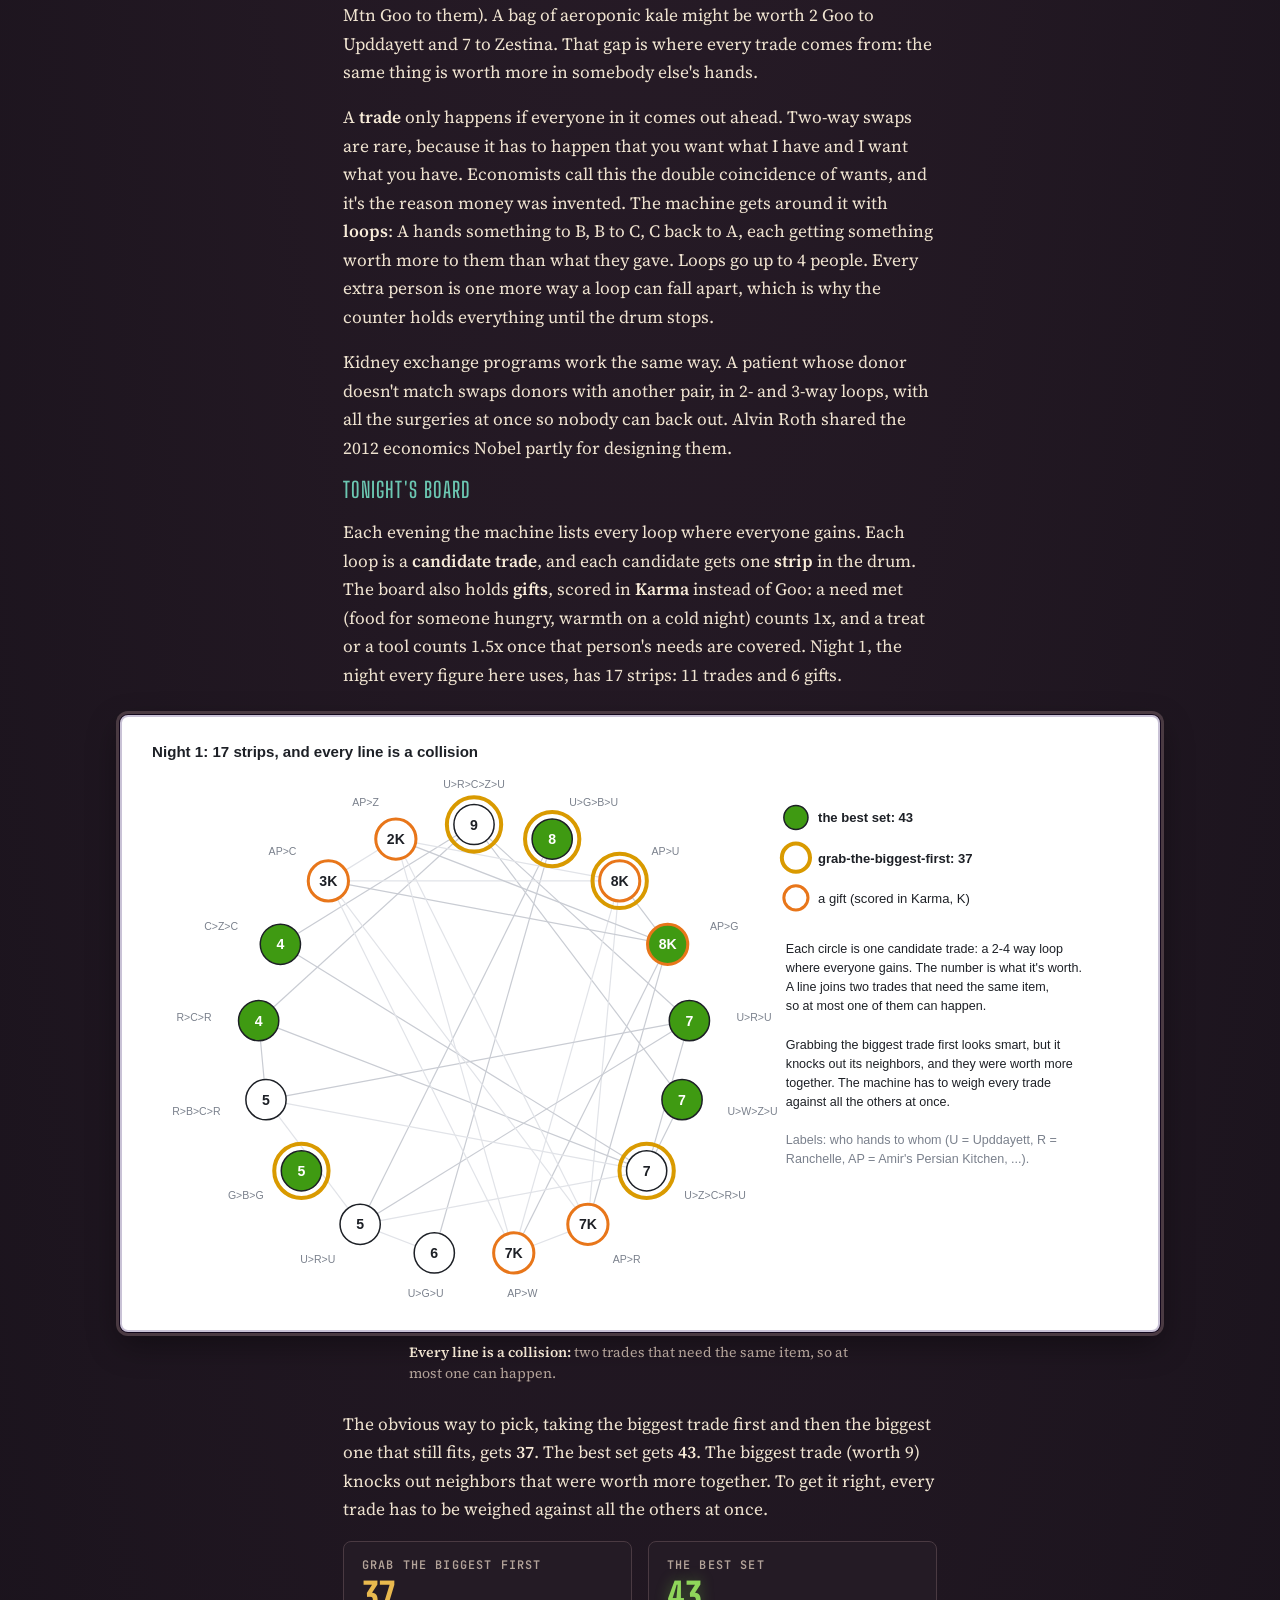
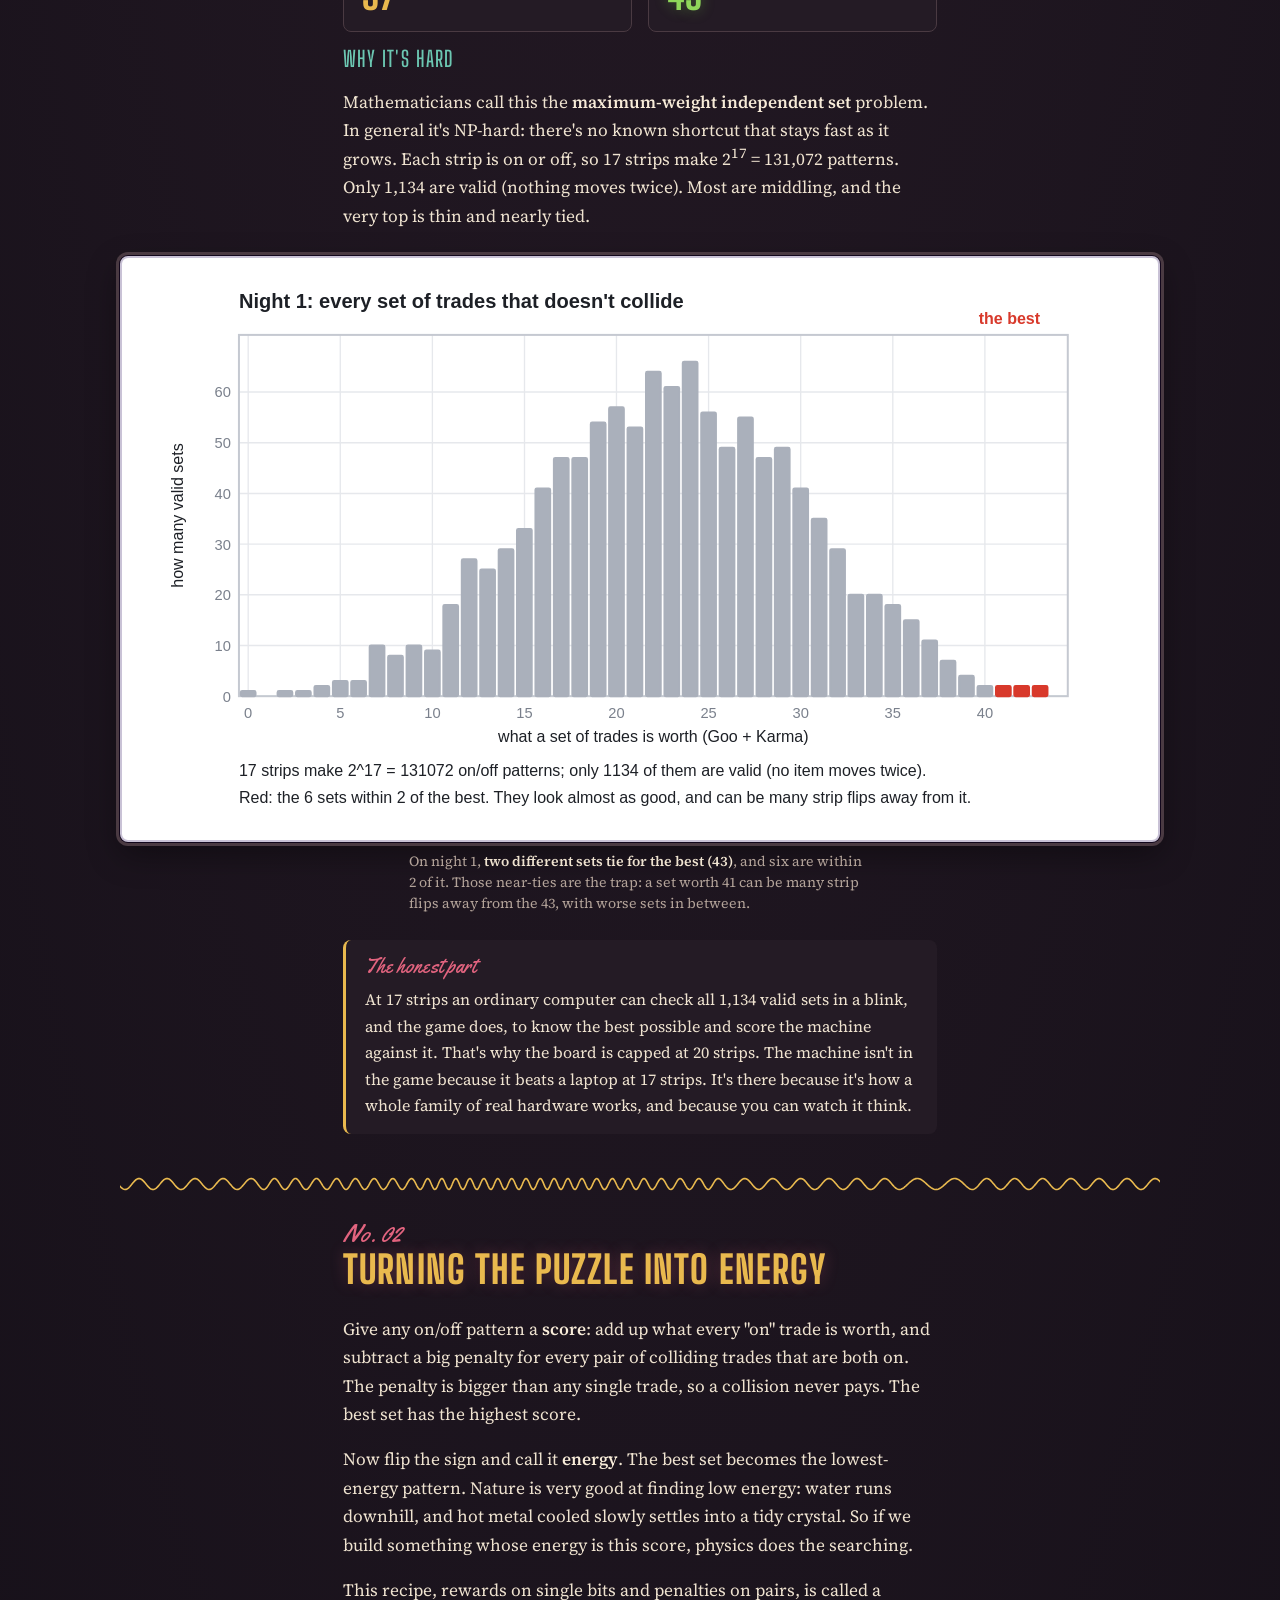
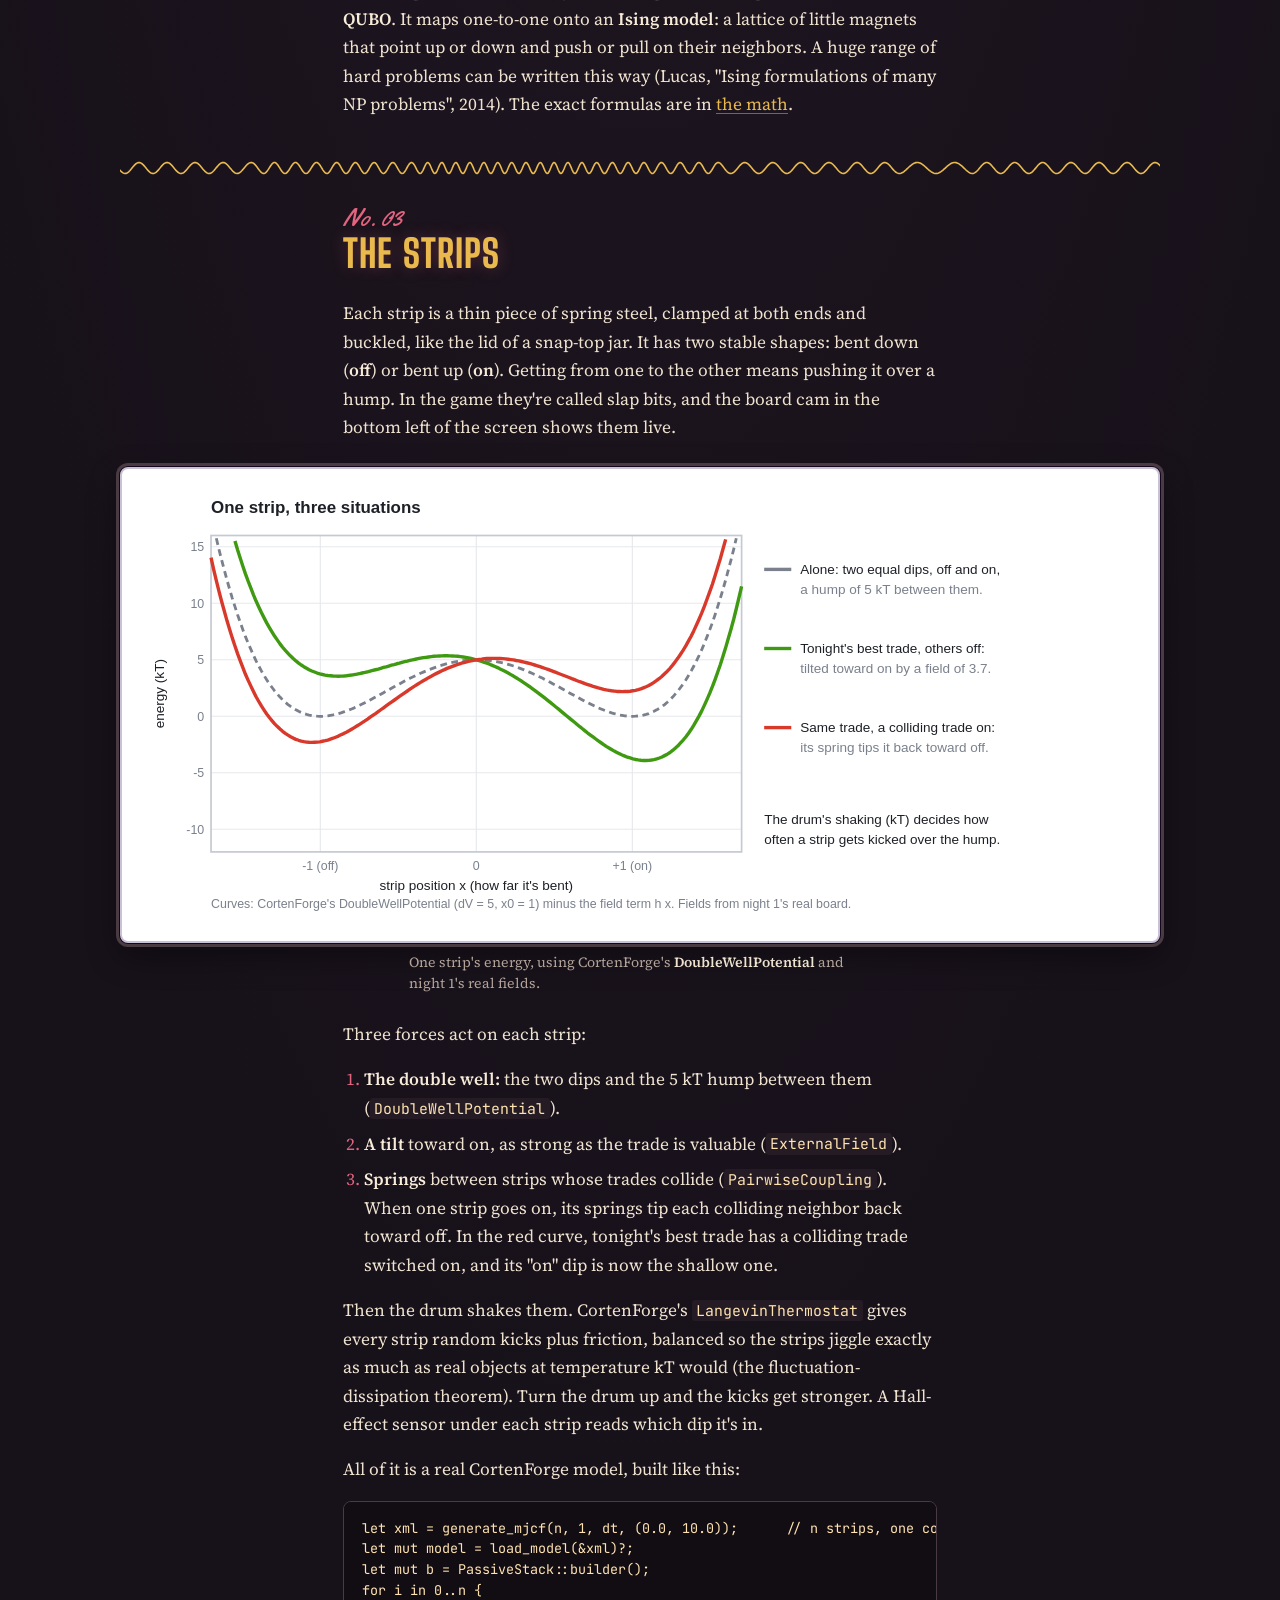
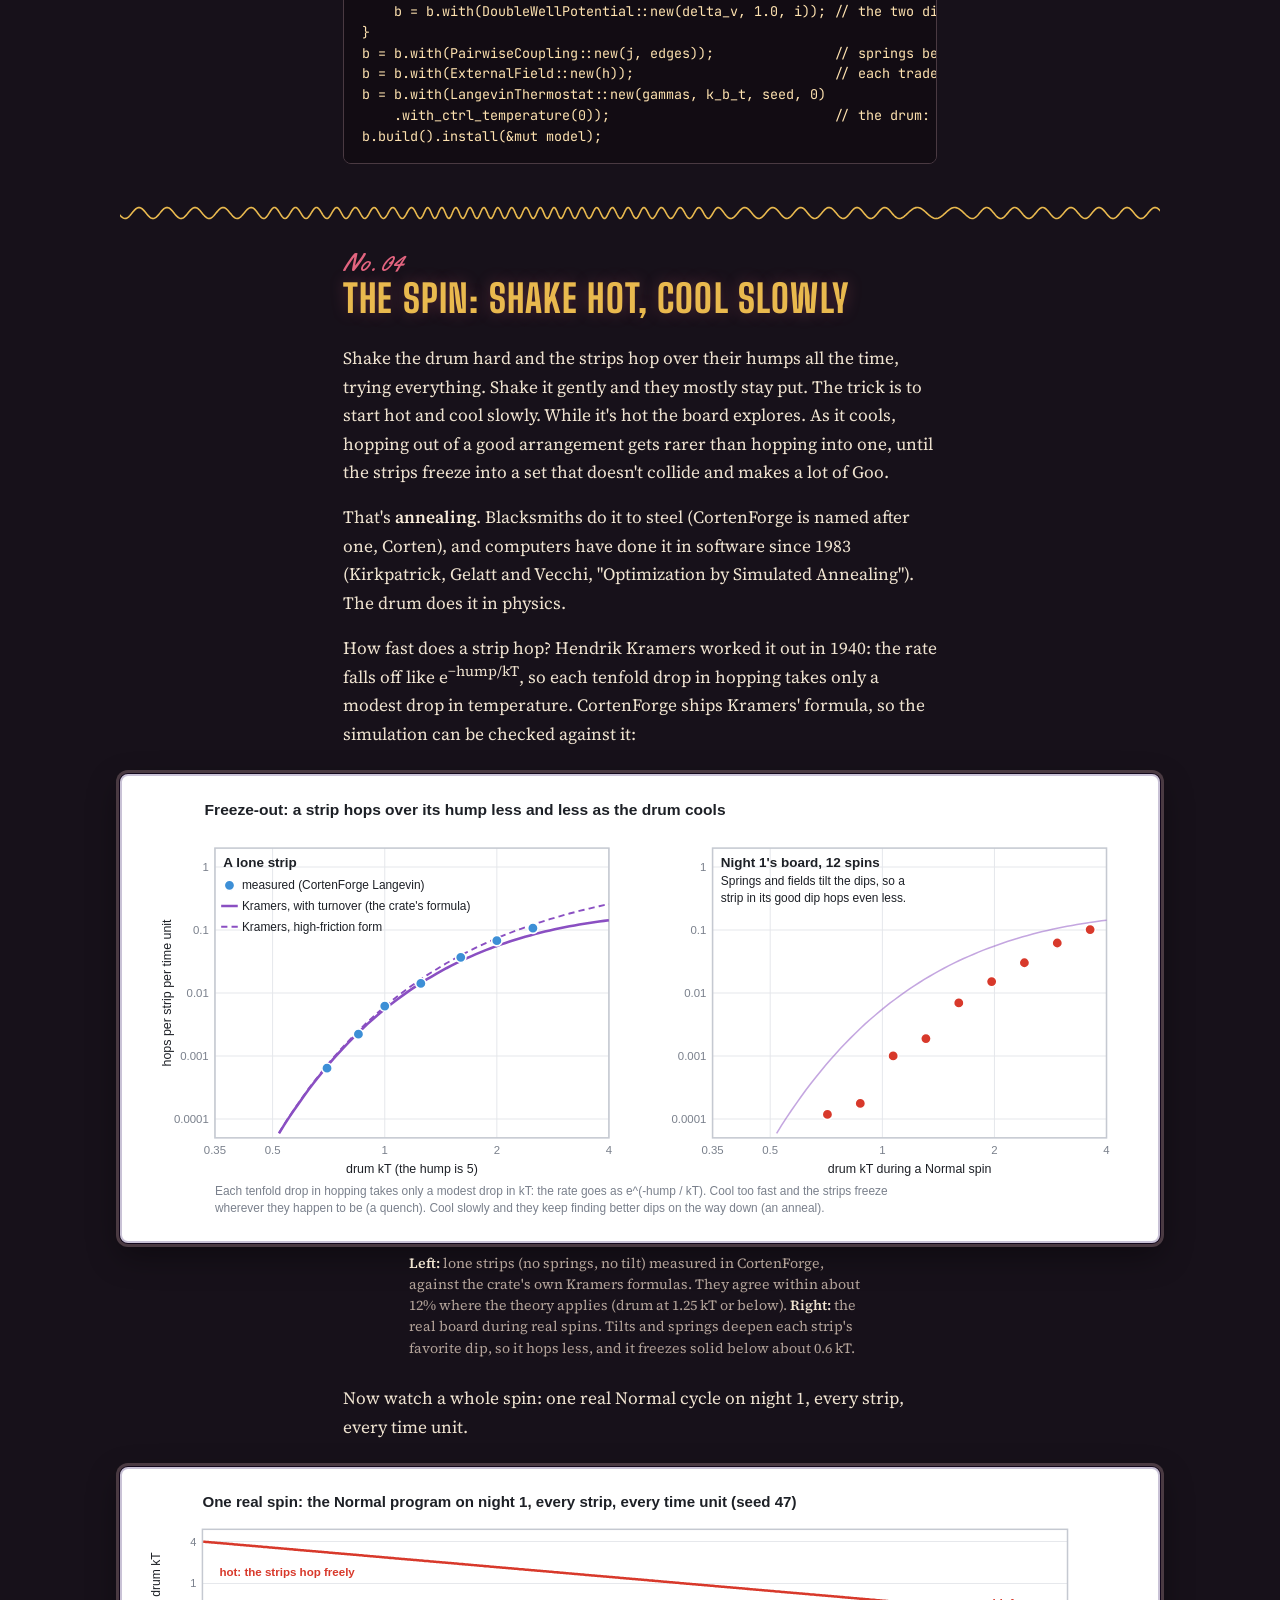
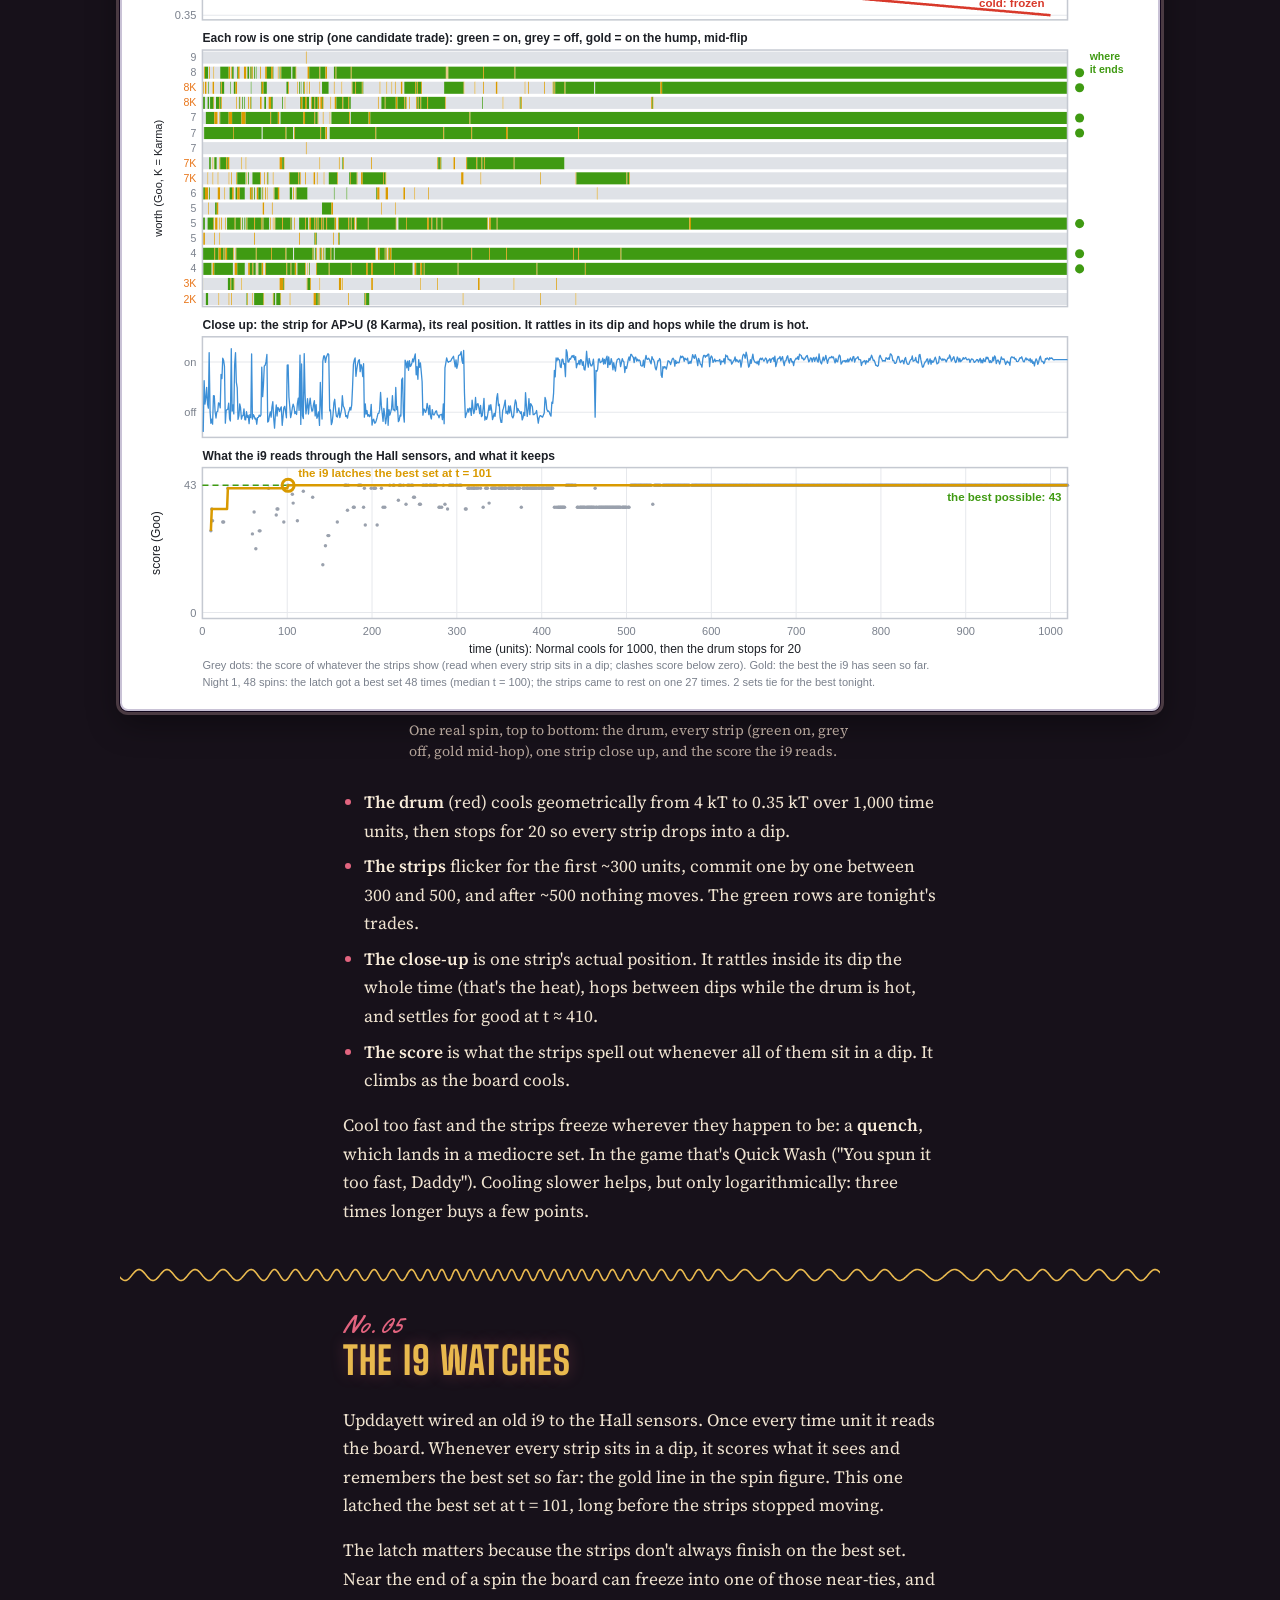
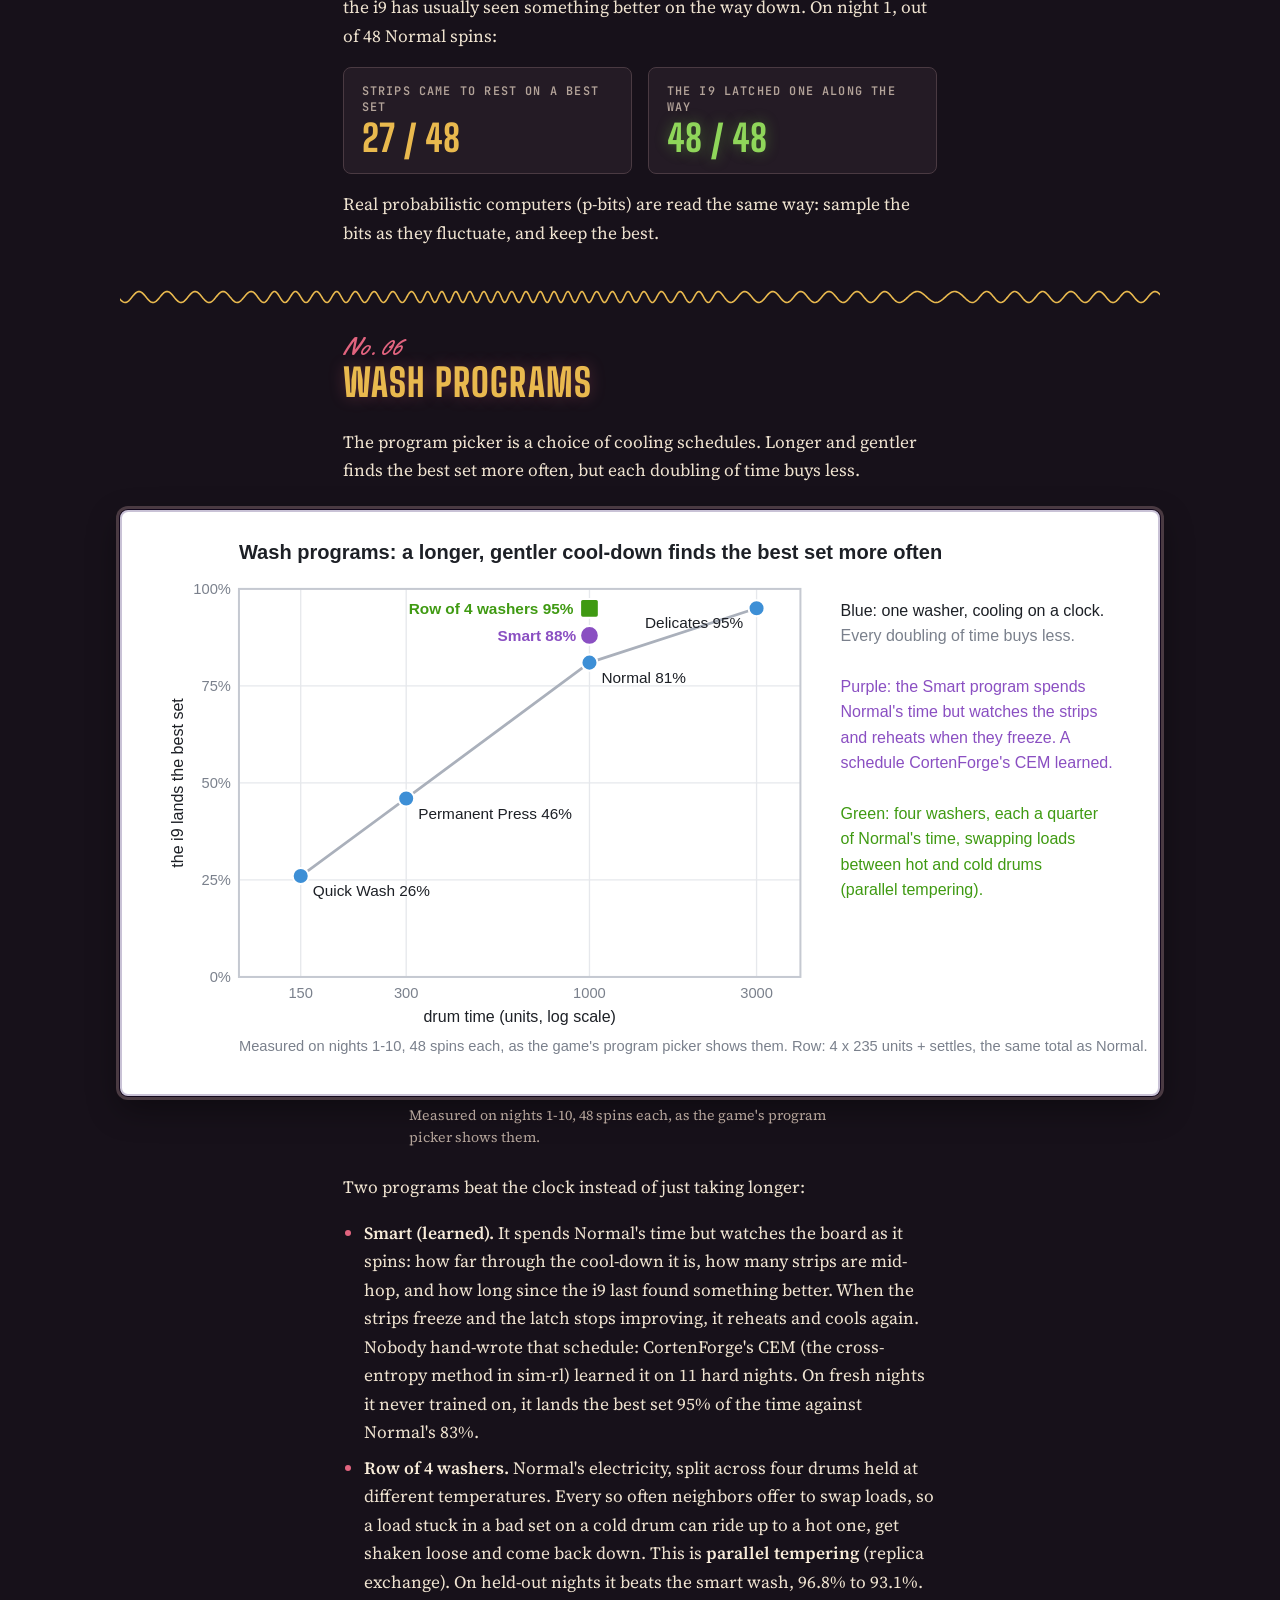
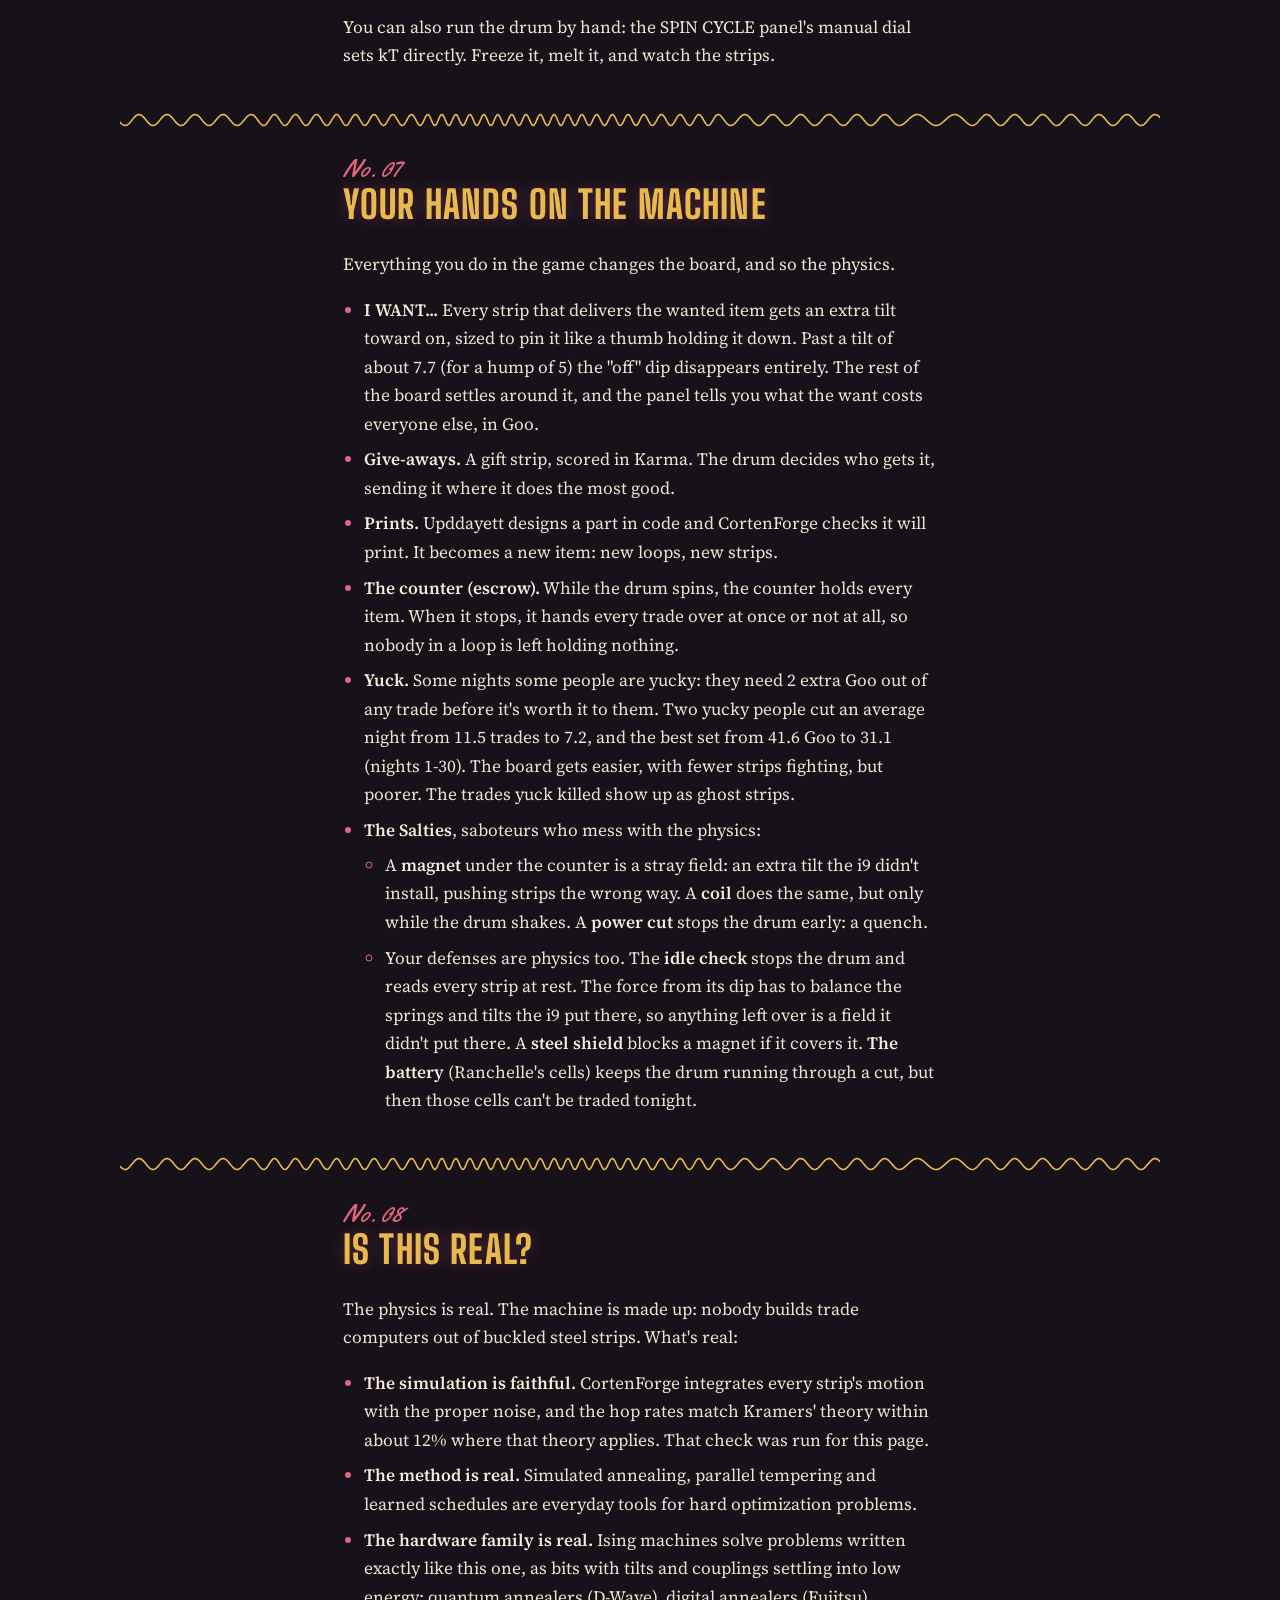
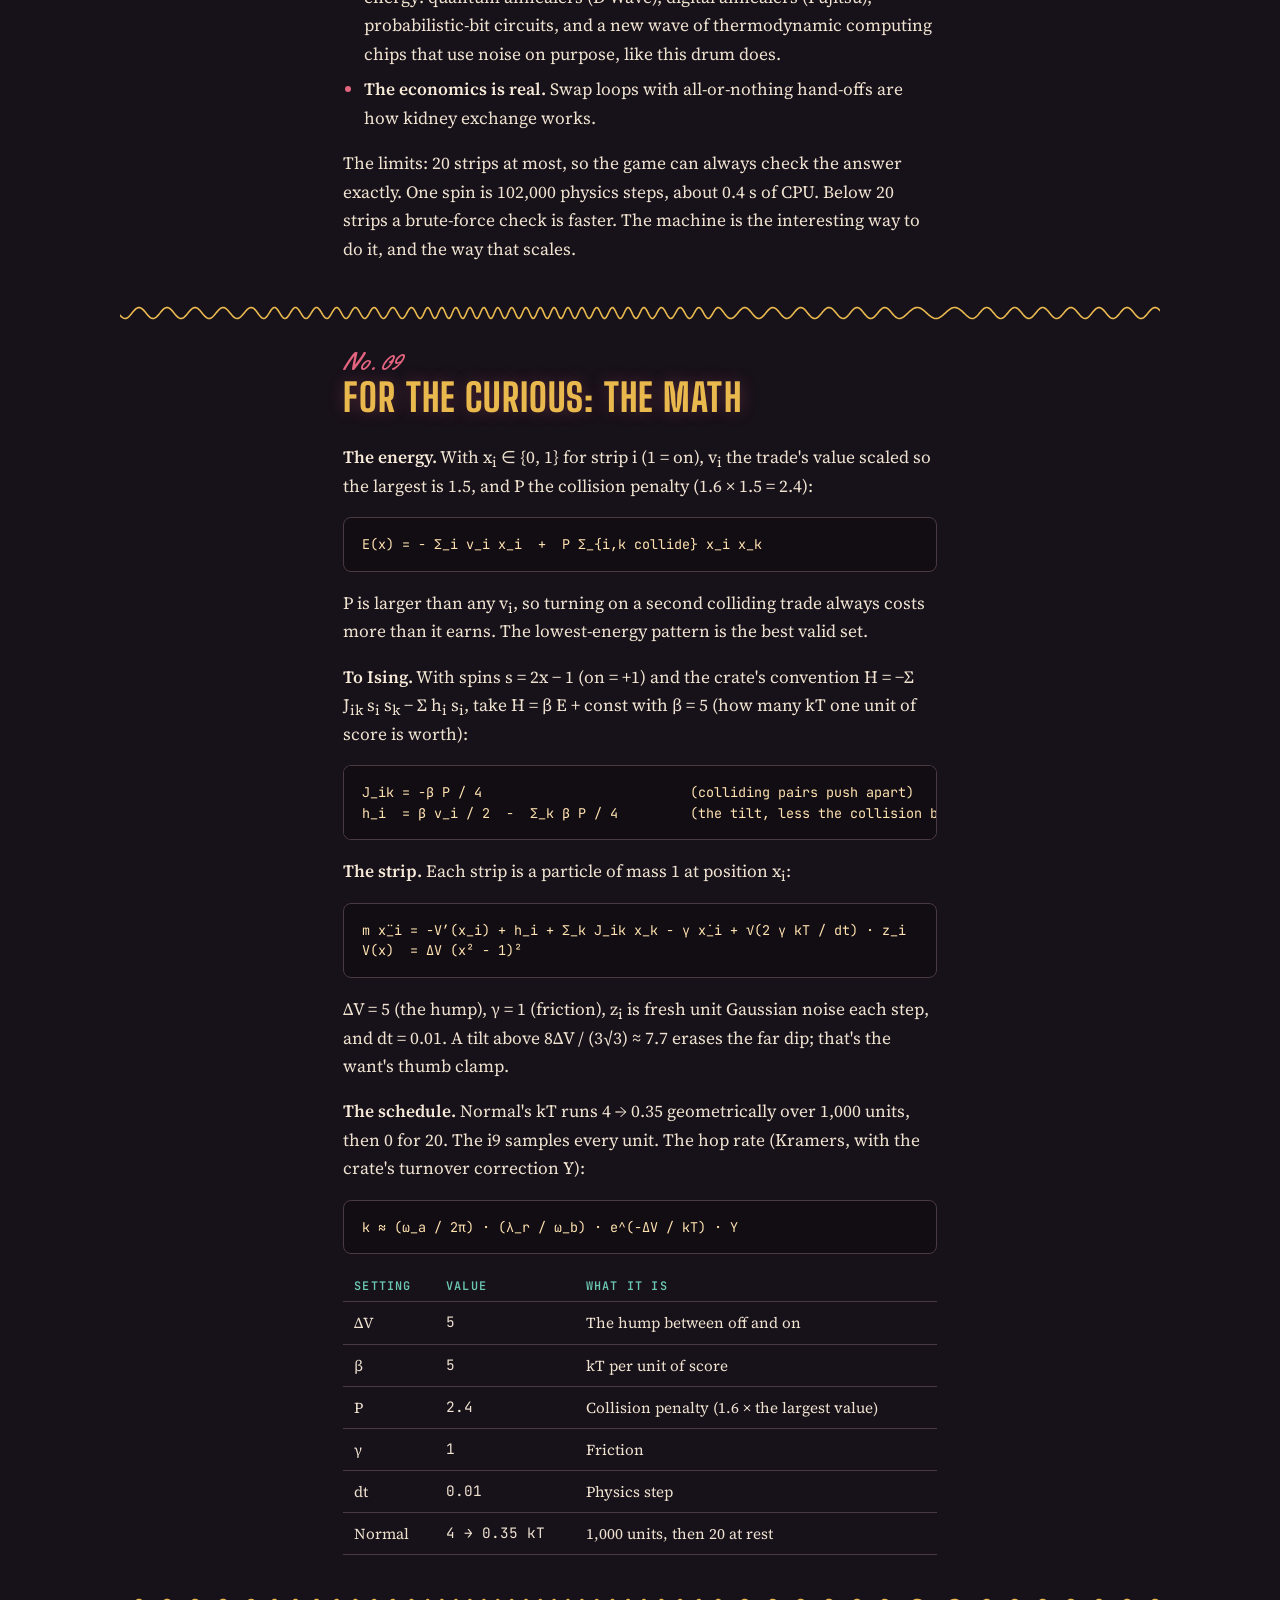
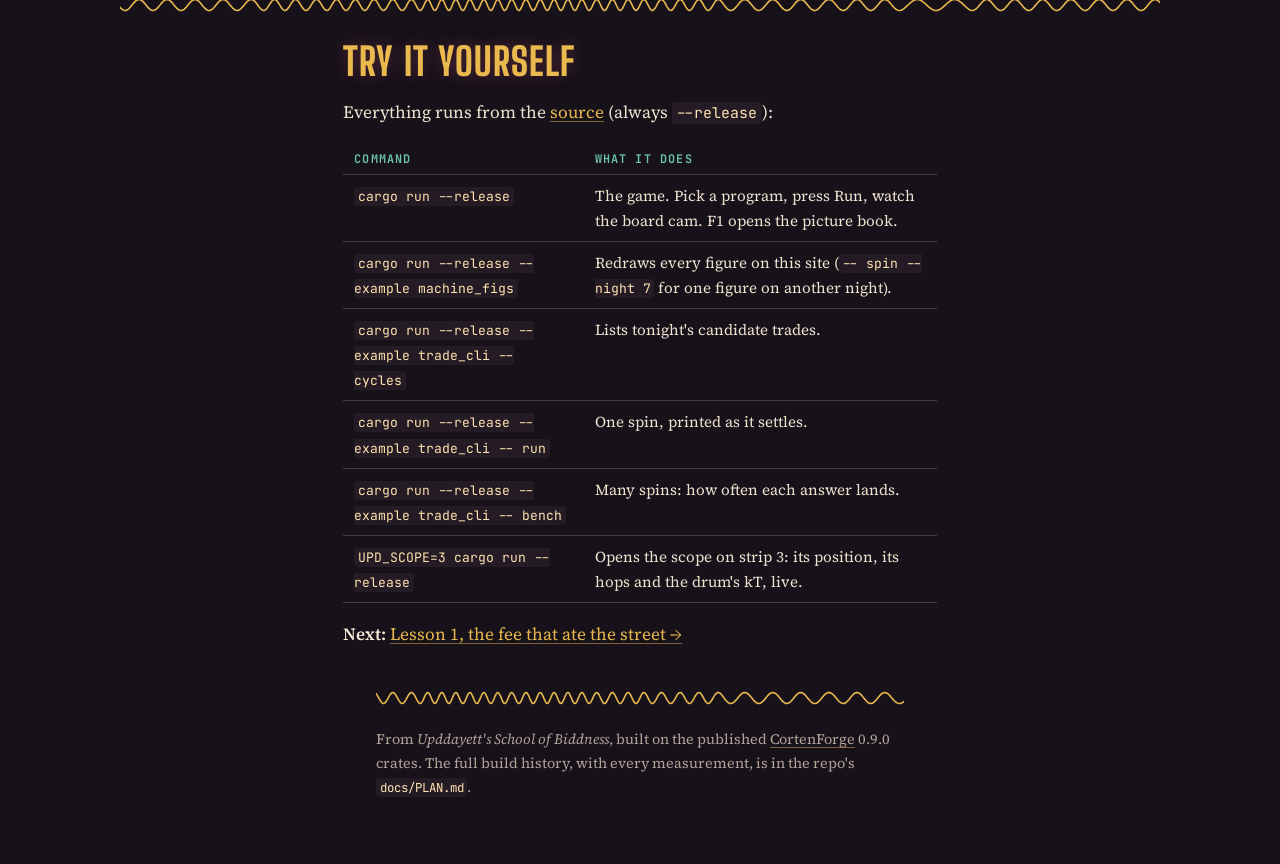
==== commit a4e7e520: "Lesson 3 is The Laundromat (was Money Laundering (Legally)); fresh site screenshots Title card, wind" ====
--- a/site/machine/index.html
+++ b/site/machine/index.html
@@ -30,7 +30,7 @@
 
 <header class="hero col">
   <div class="street" aria-hidden="true"><span class="downtown"></span><span class="lowrider"><span class="body"></span><span class="wheel rear"></span><span class="wheel front"></span></span></div>
-  <div class="eyebrow">Upddayett's School of Biddness · Lesson 3 · Money Laundering (Legally)</div>
+  <div class="eyebrow">Upddayett's School of Biddness · Lesson 3 · The Laundromat</div>
   <h1>The Laundromat Trade Machine</h1>
   <p class="lede">The big washer at the back of Upddayett's laundromat isn't washing anything. It's a computer. Every night it works out who on Market St should swap what with whom, so everybody goes home better off. It does that with physics: a drum full of springy steel strips, shaken hot and cooled slowly, until the strips settle into the answer.</p>
   <div class="readout" aria-label="Night 1 at a glance">
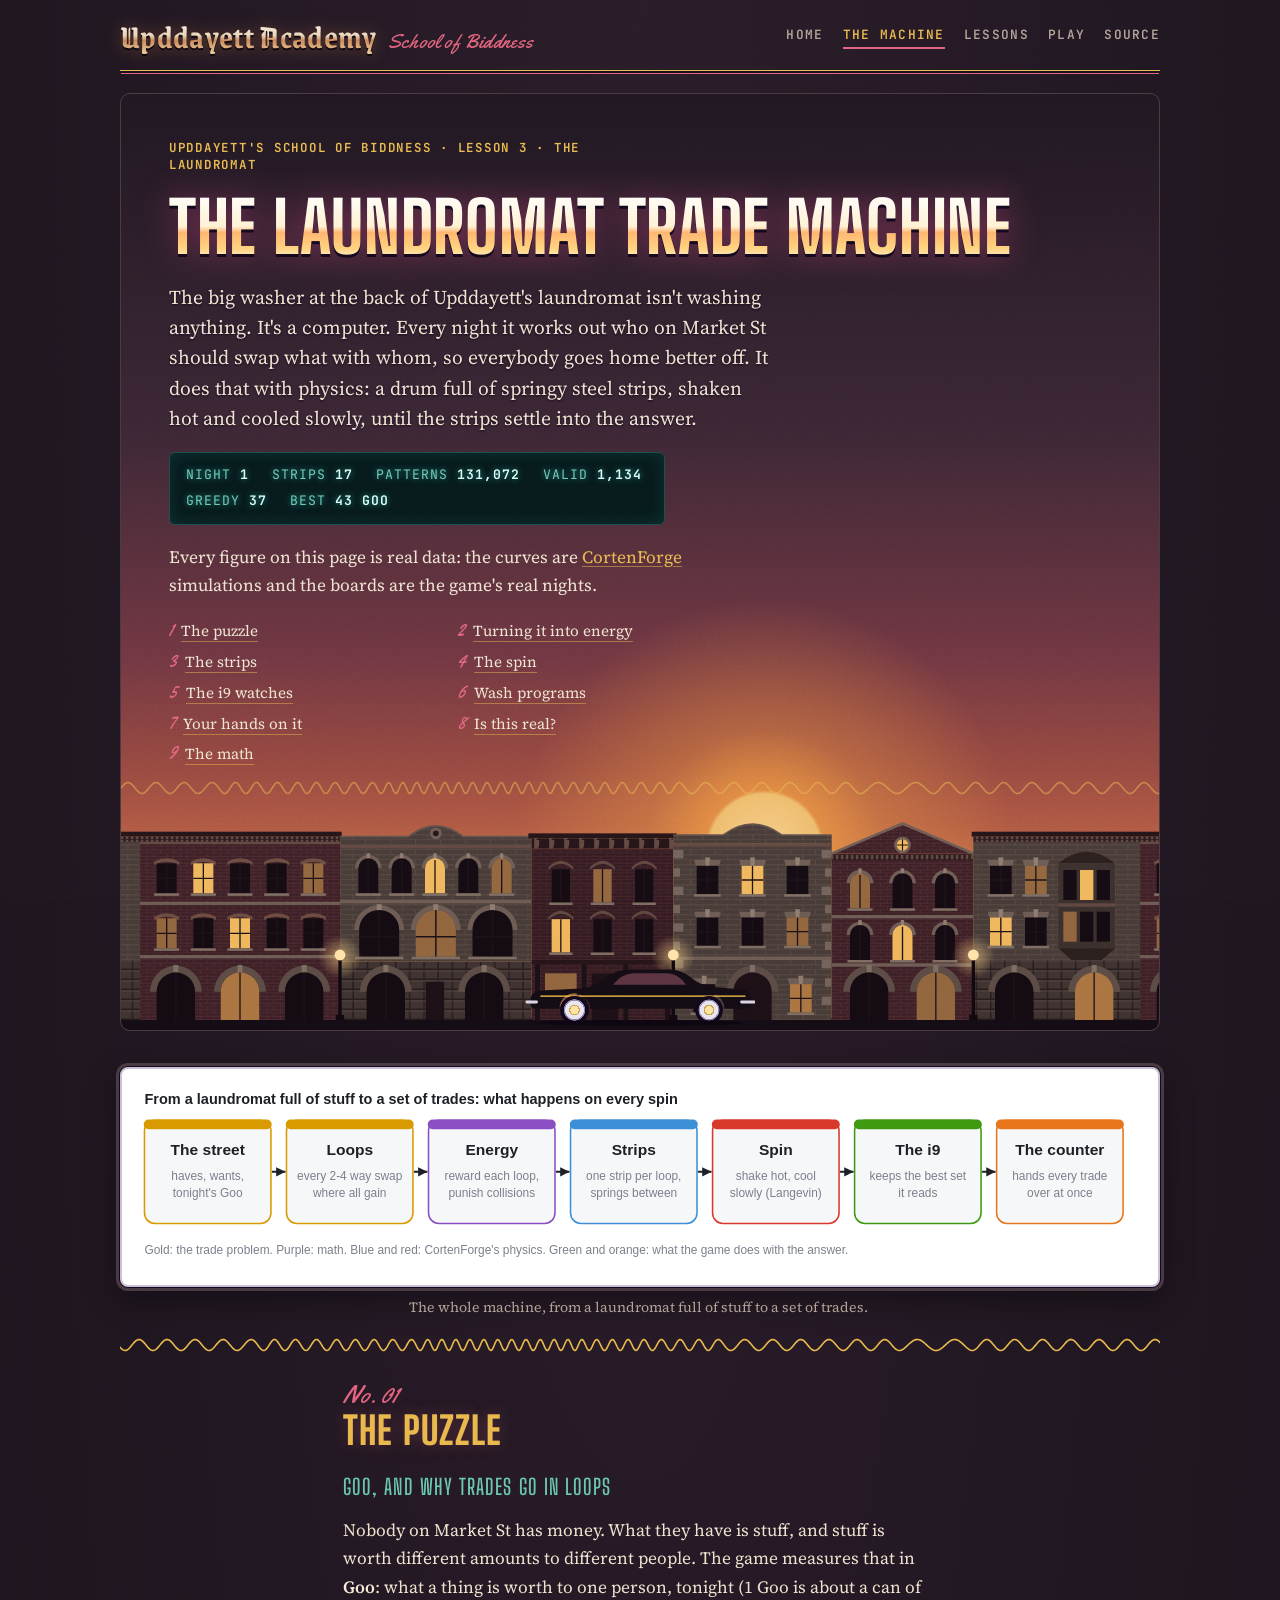
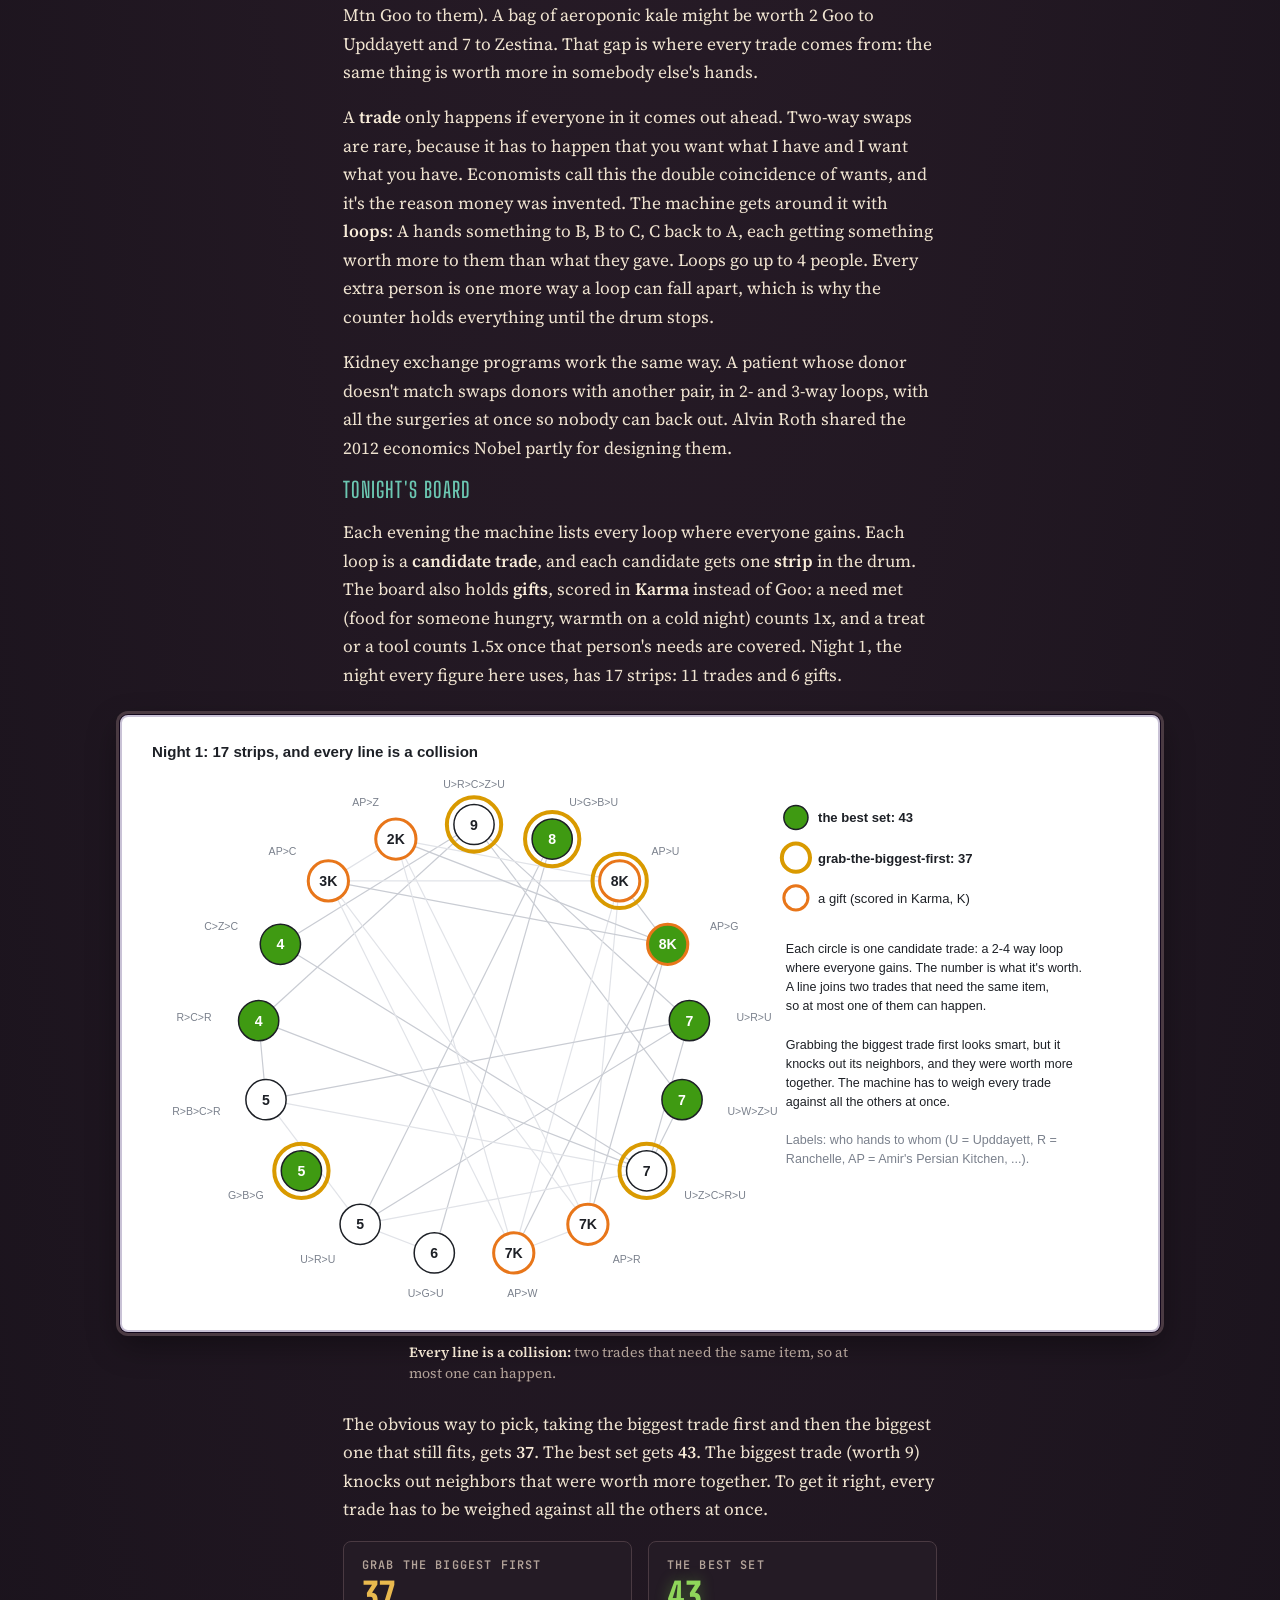
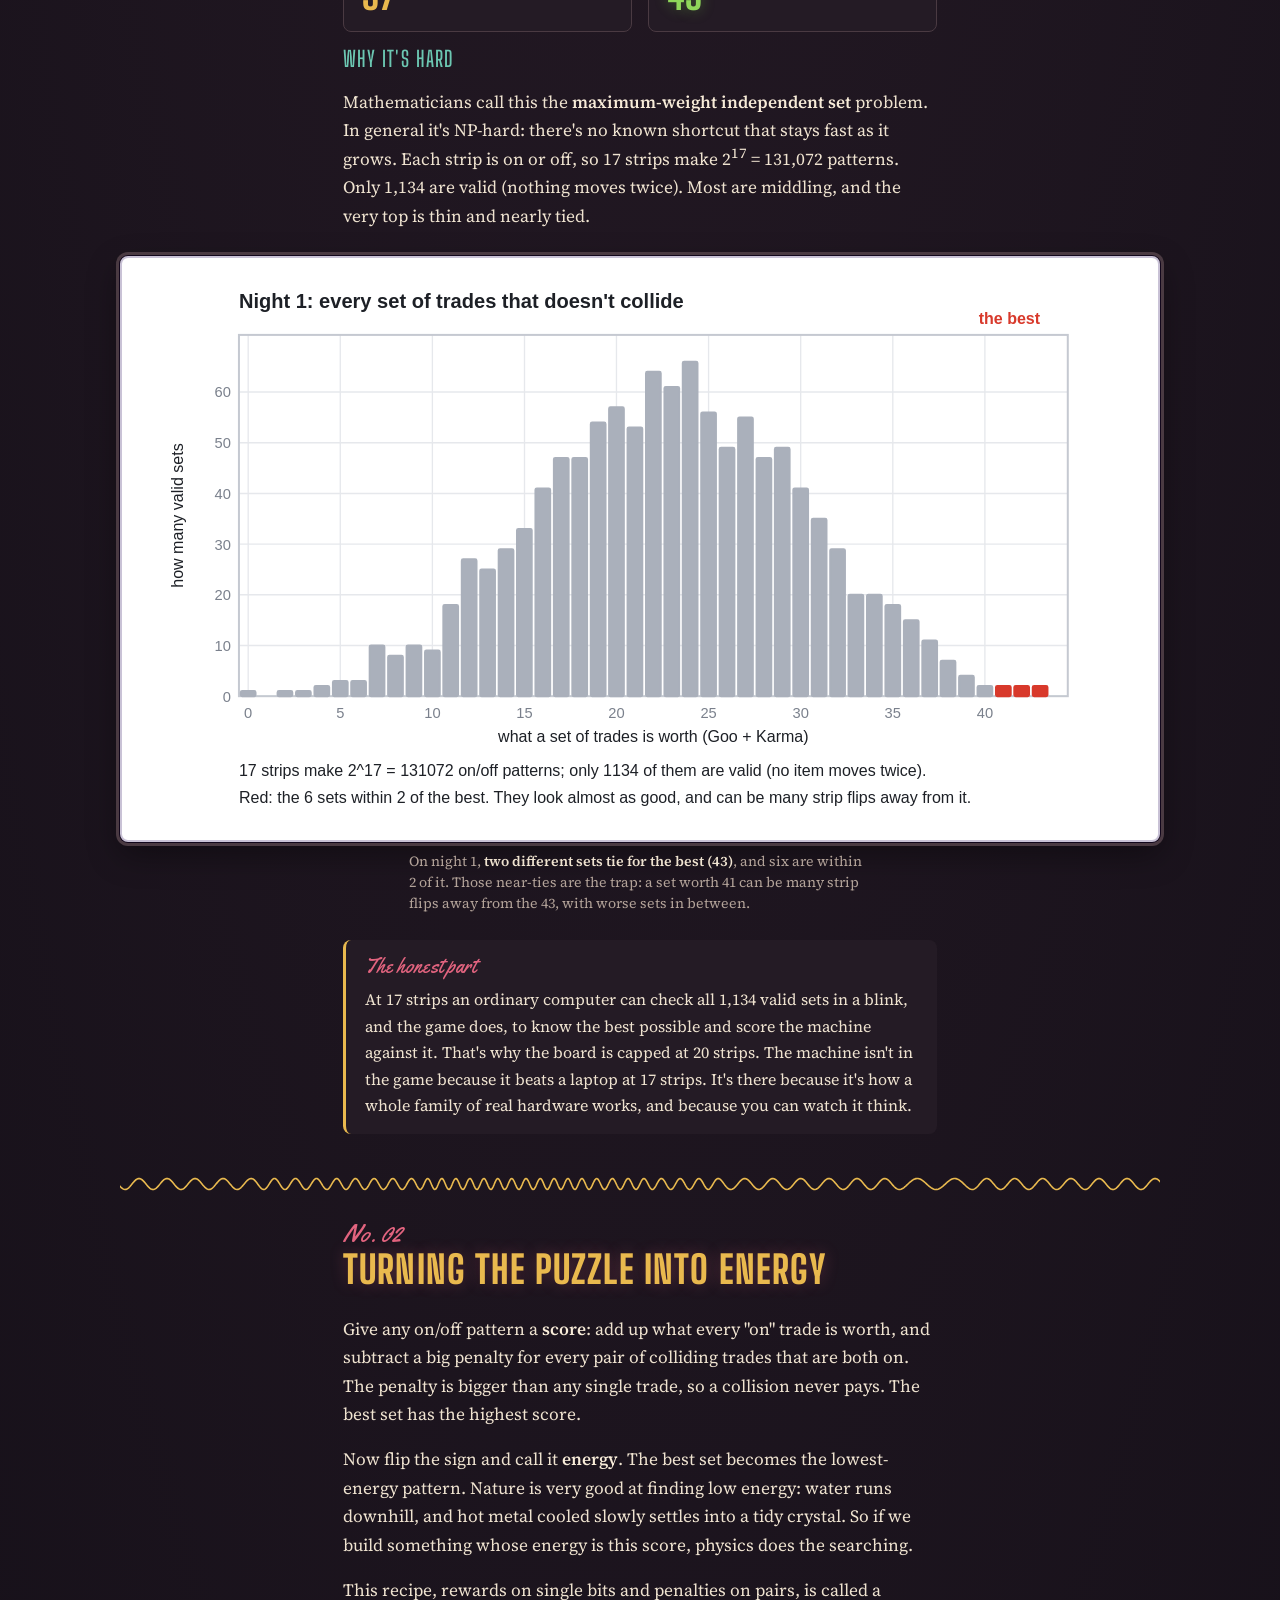
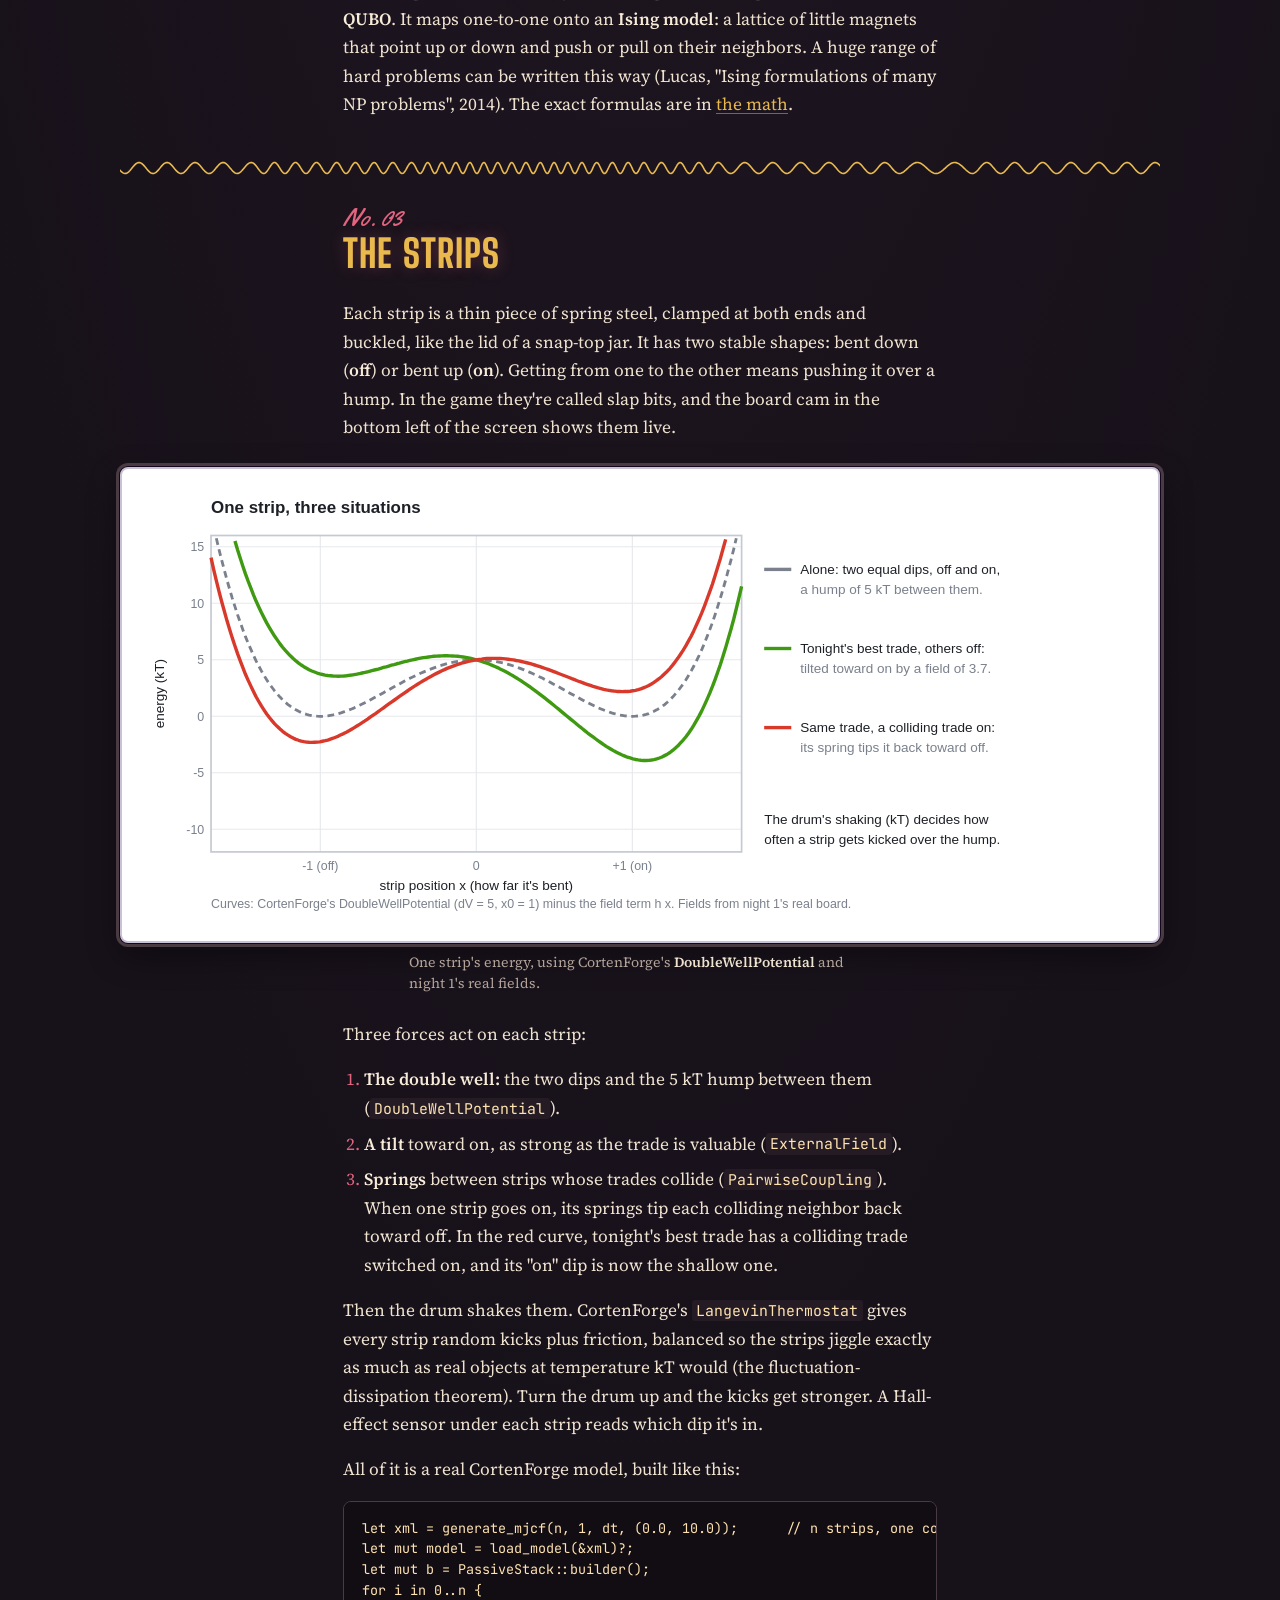
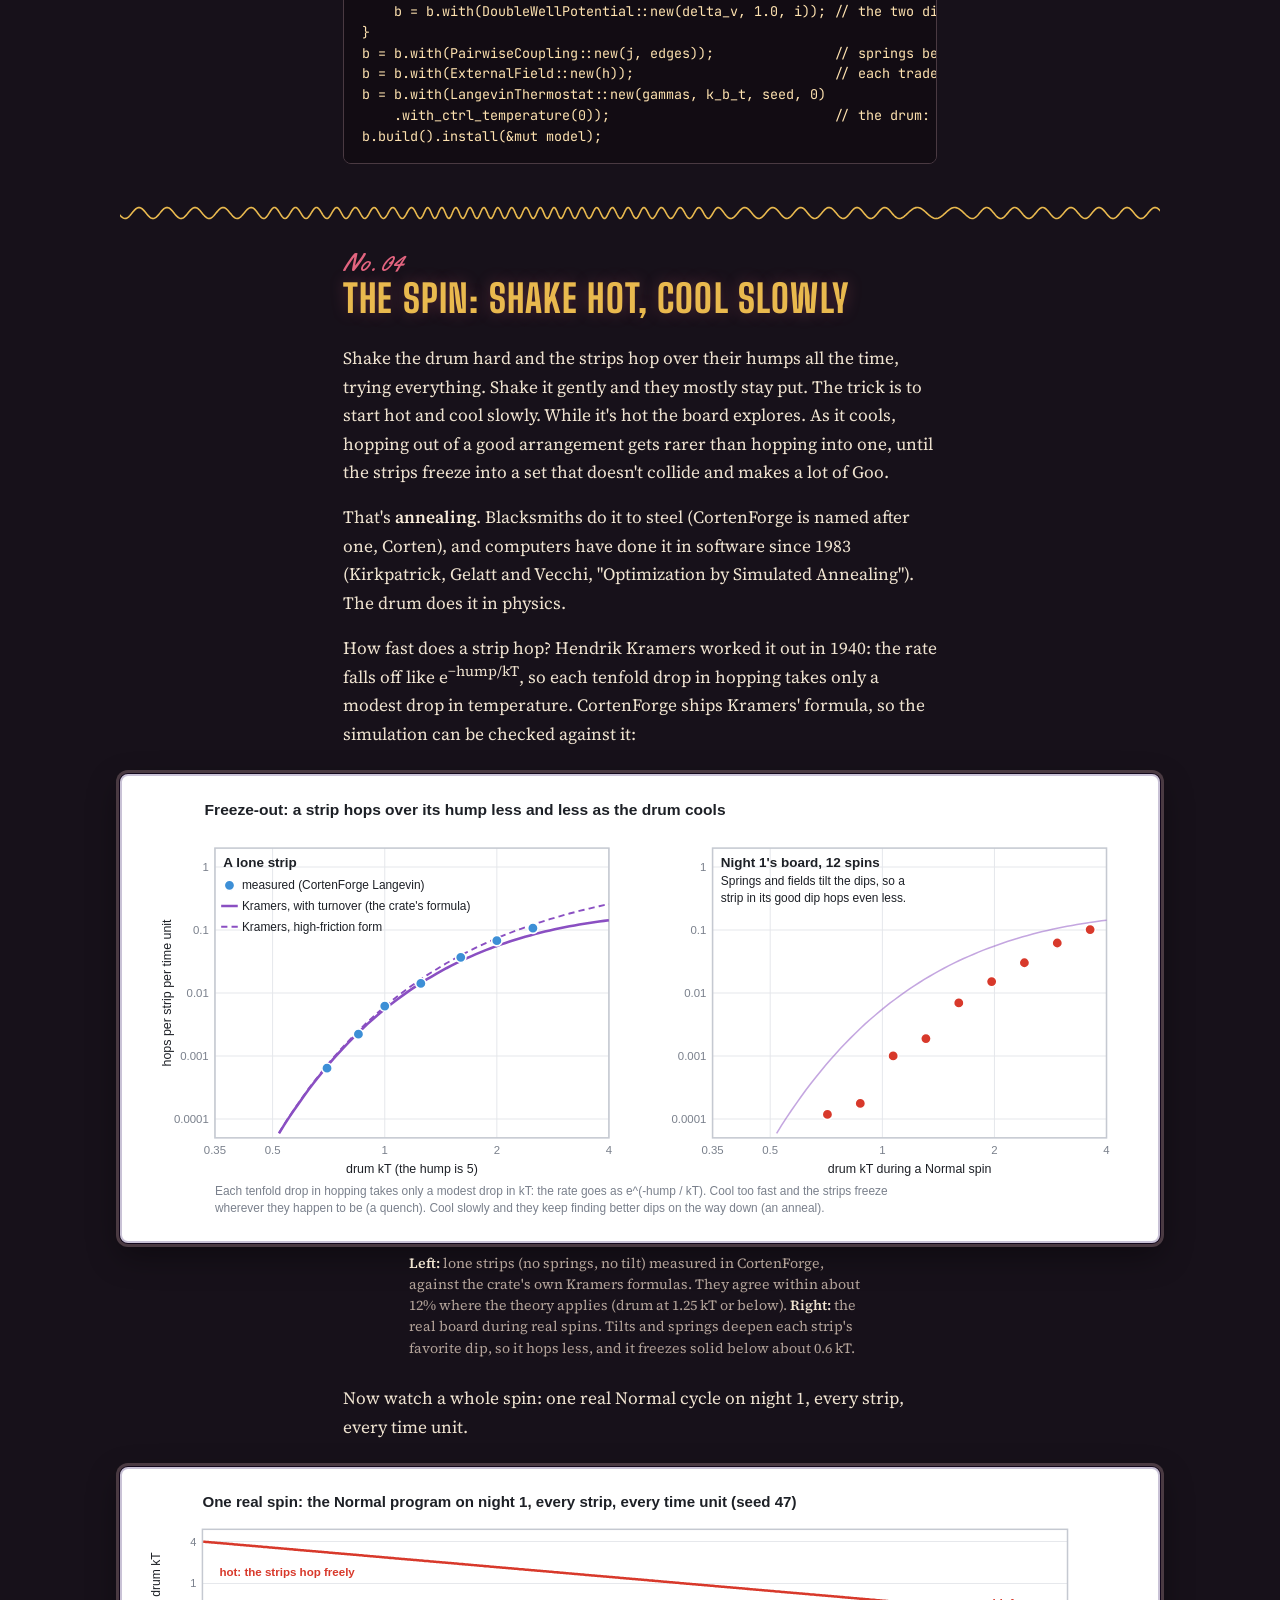
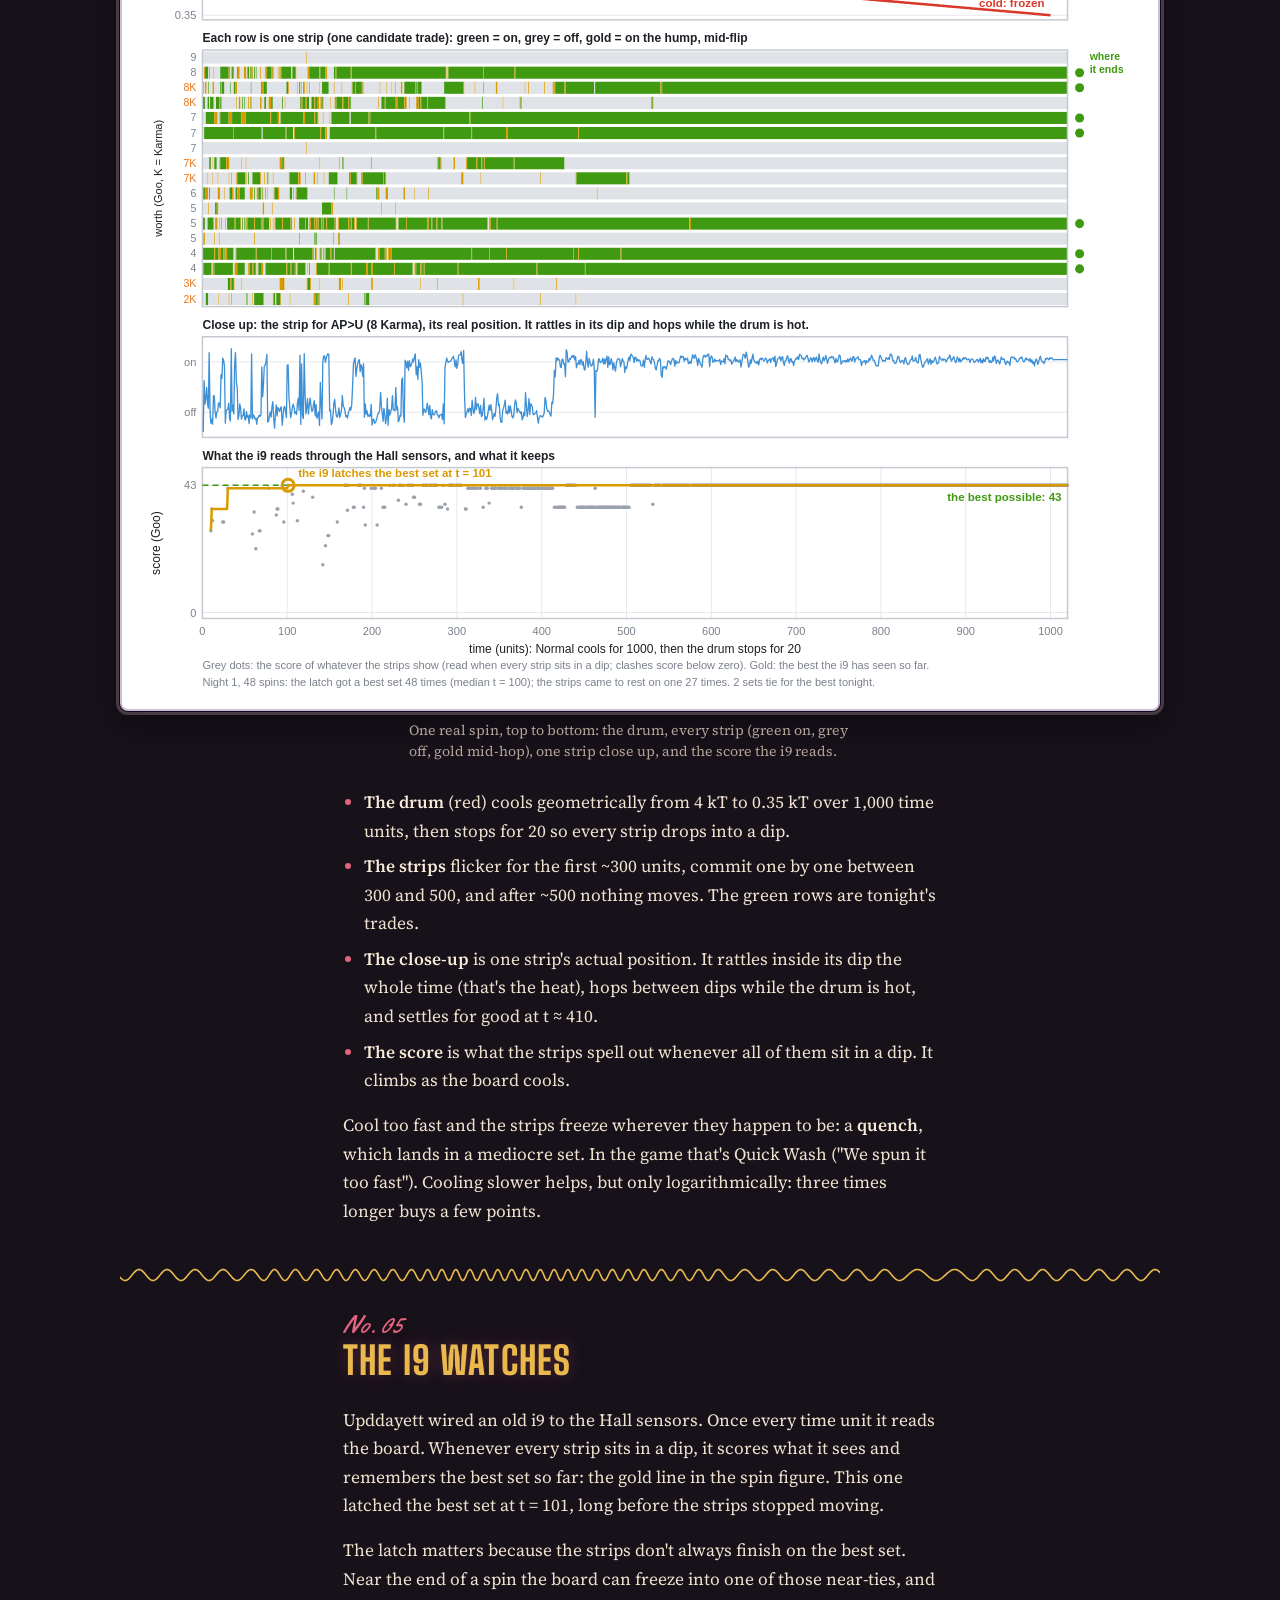
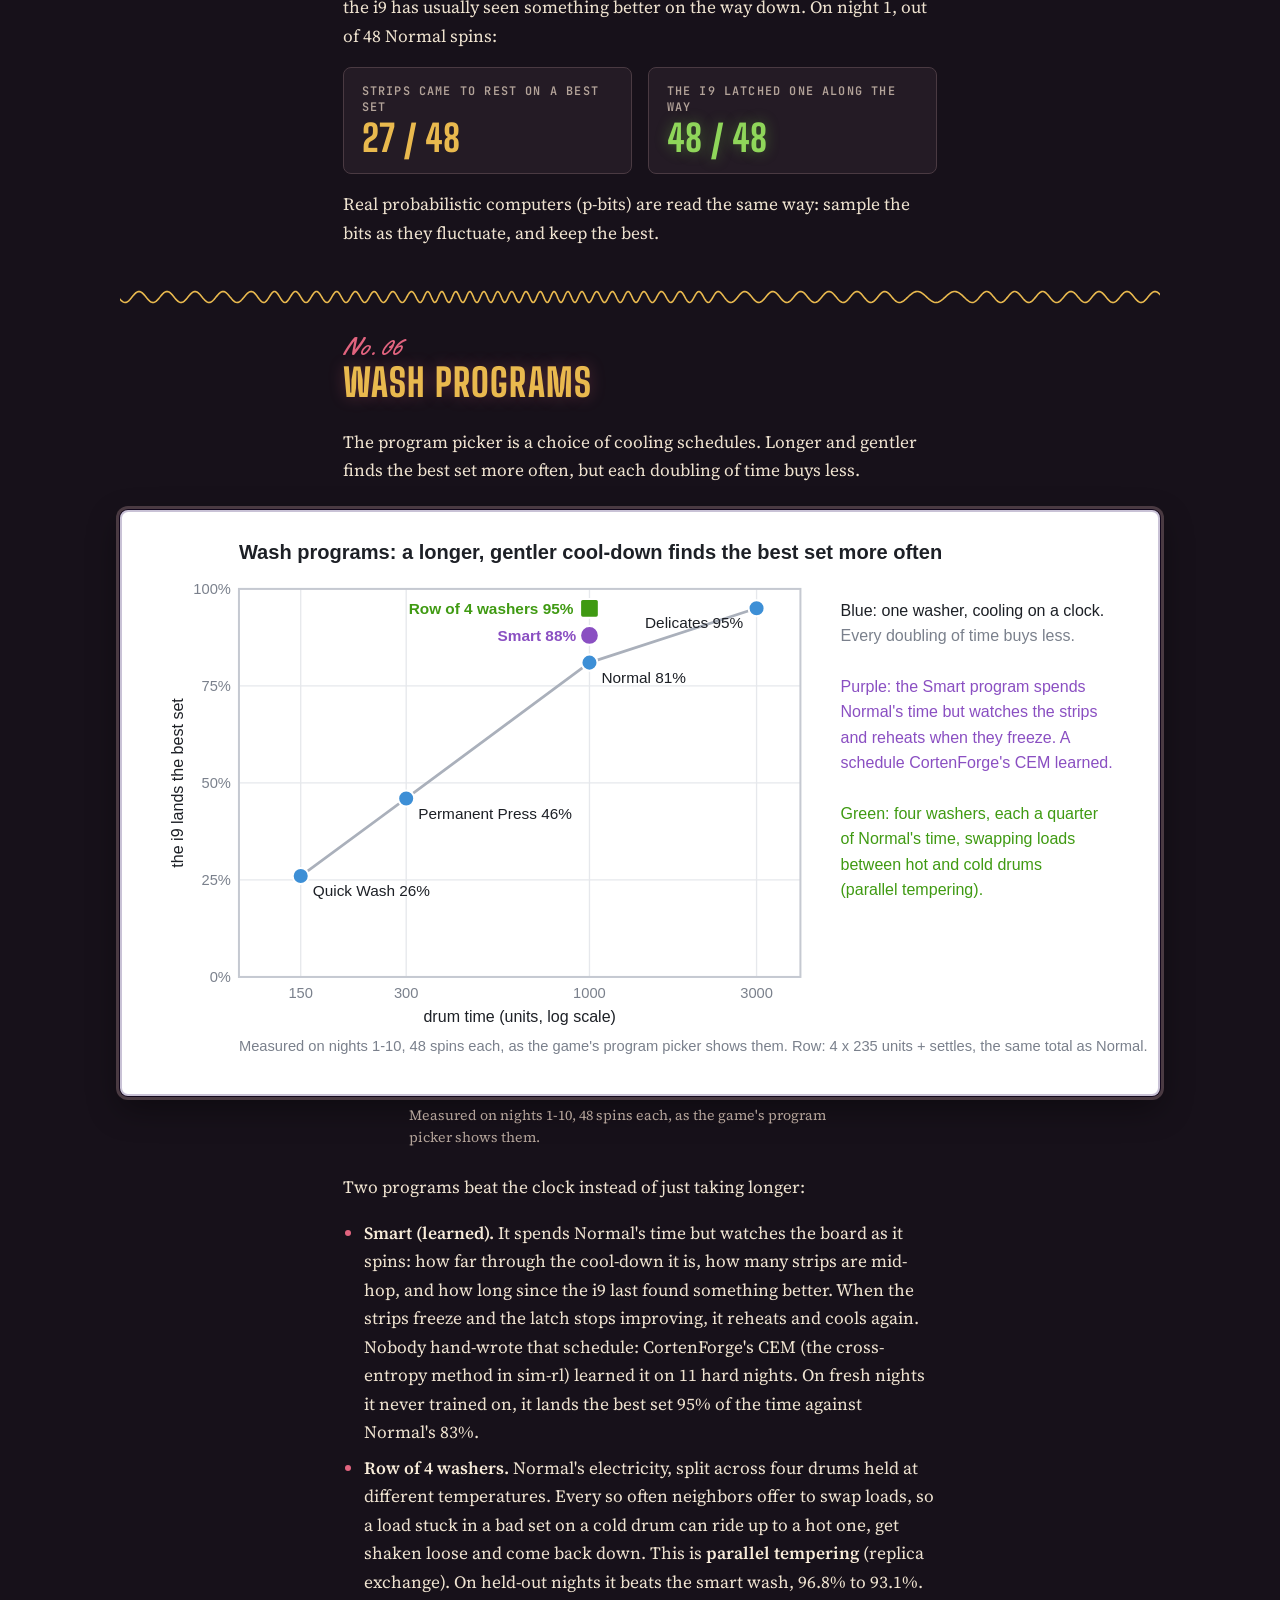
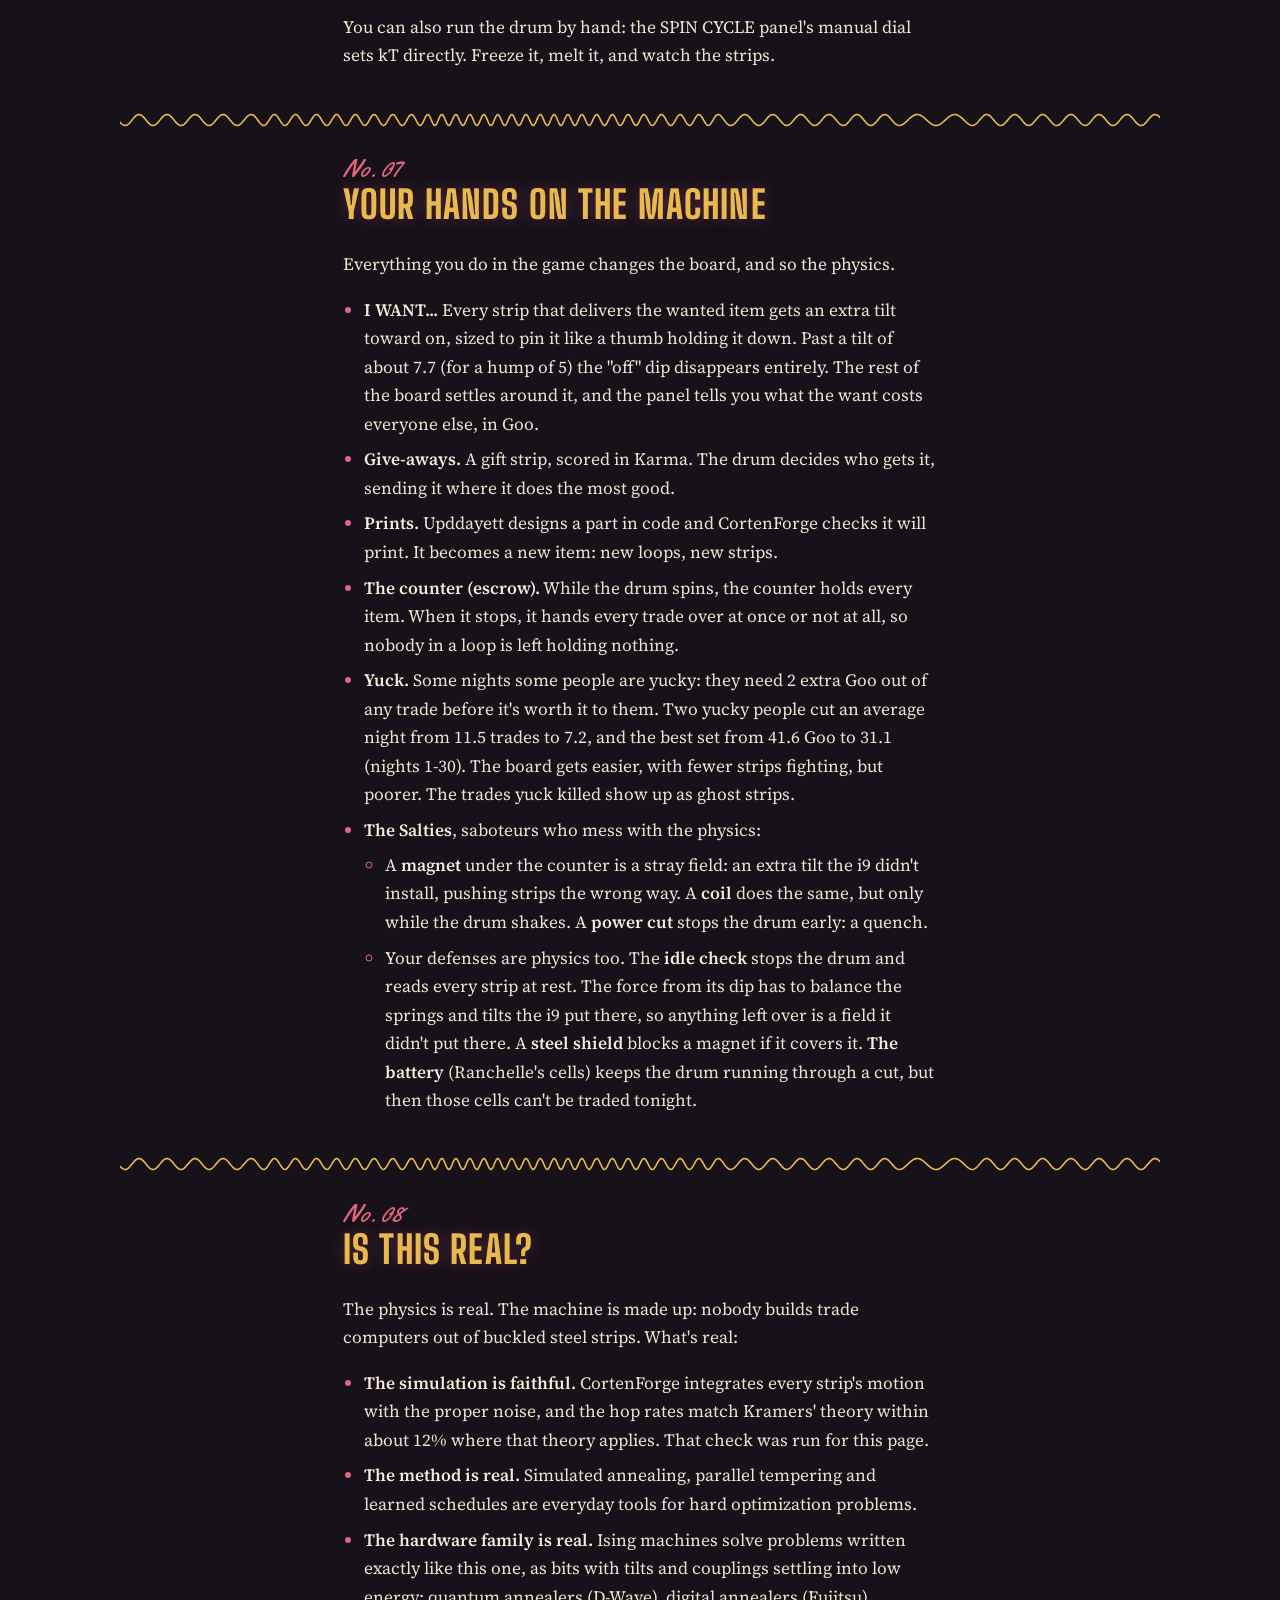
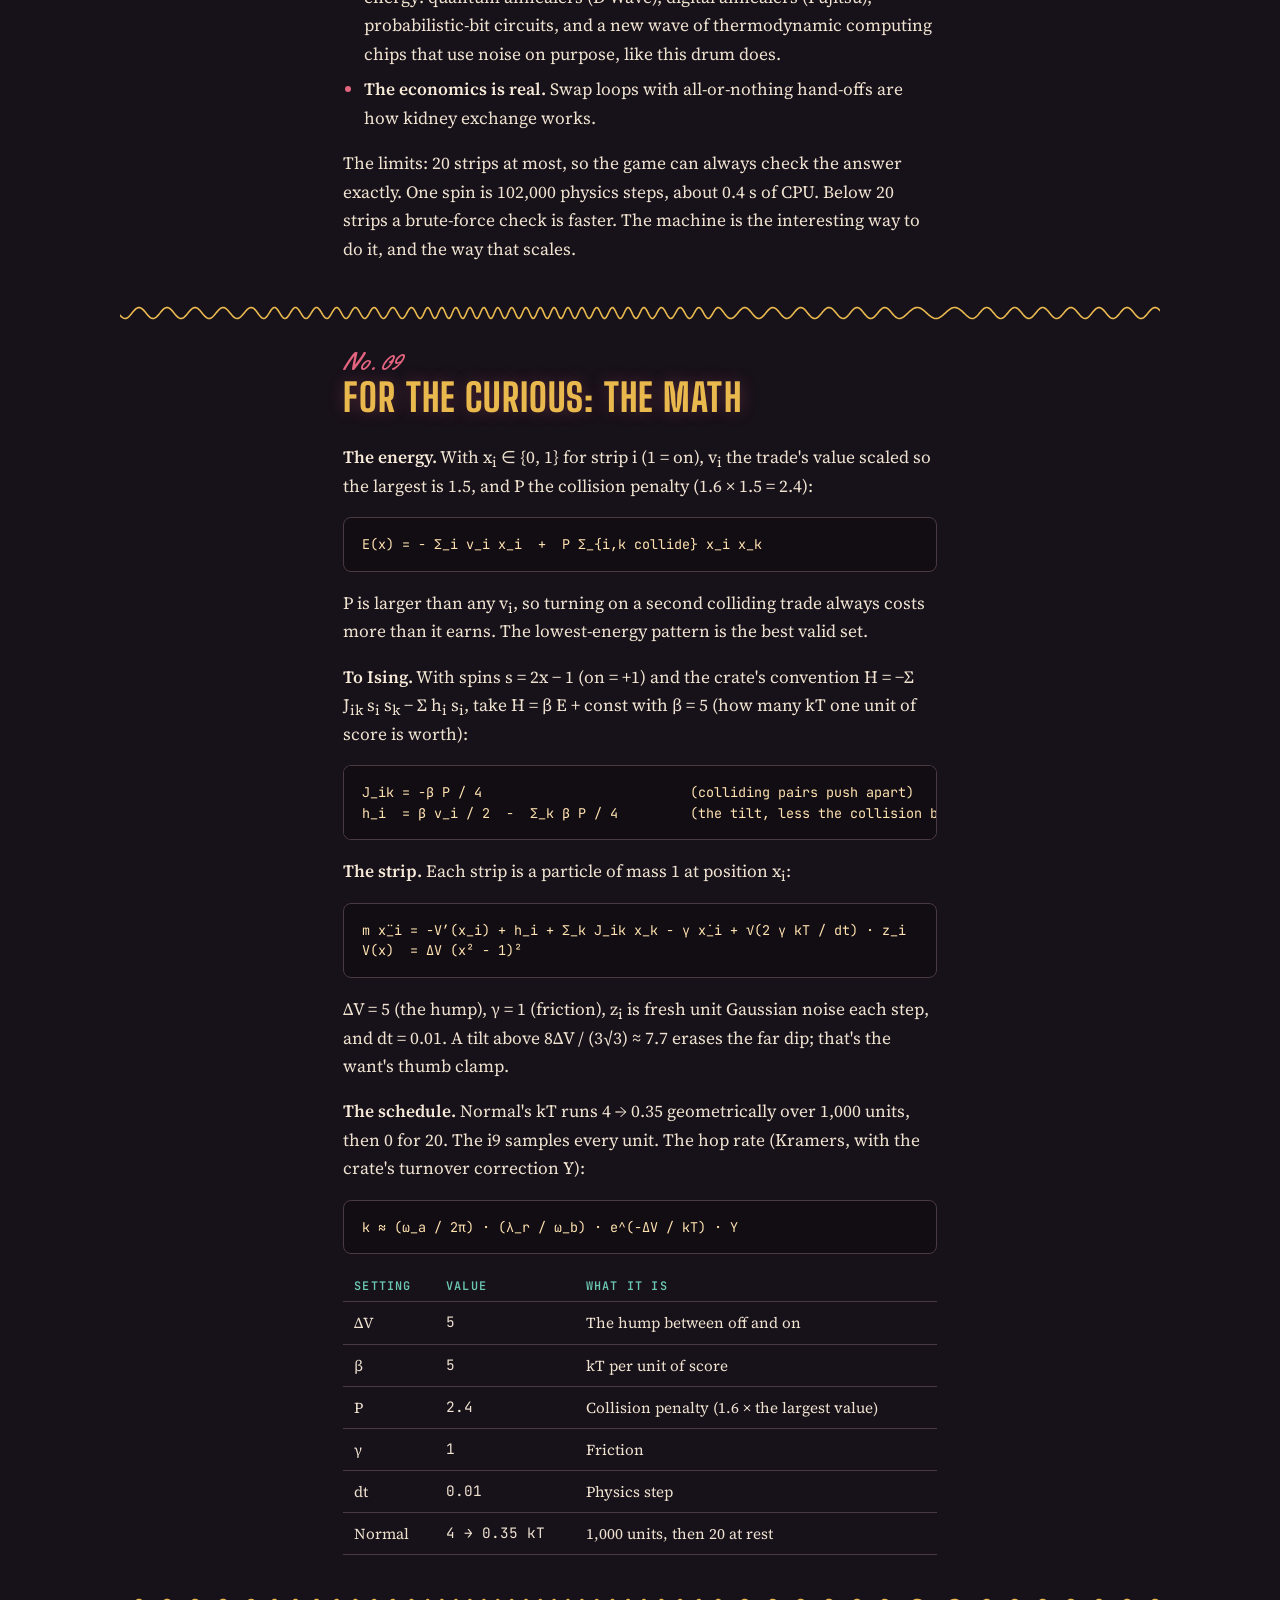
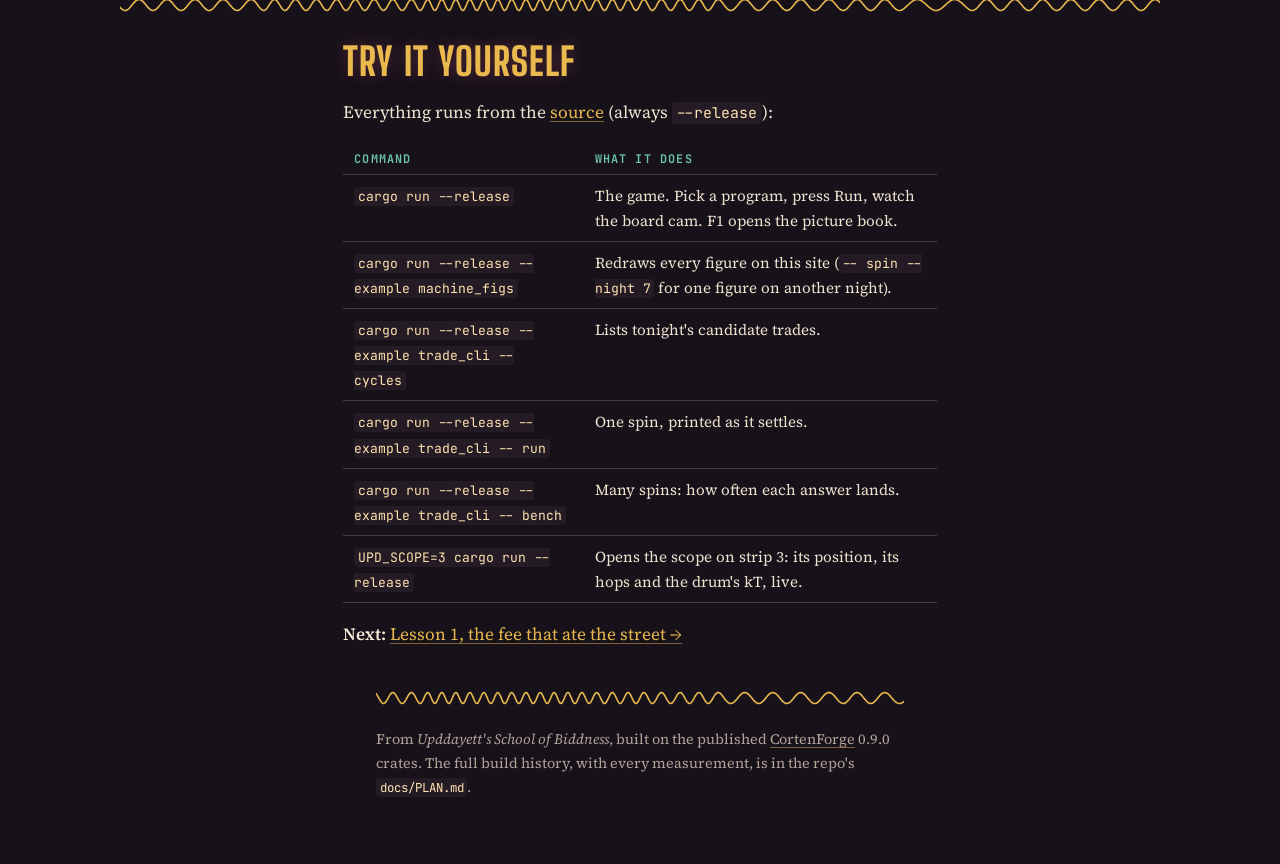
==== commit dc674e61: "Humble pass: open straight into the laundromat, ads on the TV, the joke on Upddayett The game is abo" ====
--- a/site/machine/index.html
+++ b/site/machine/index.html
@@ -162,7 +162,7 @@
       <li><strong>The close-up</strong> is one strip's actual position. It rattles inside its dip the whole time (that's the heat), hops between dips while the drum is hot, and settles for good at t ≈ 410.</li>
       <li><strong>The score</strong> is what the strips spell out whenever all of them sit in a dip. It climbs as the board cools.</li>
     </ul>
-    <p>Cool too fast and the strips freeze wherever they happen to be: a <strong>quench</strong>, which lands in a mediocre set. In the game that's Quick Wash ("You spun it too fast, Daddy"). Cooling slower helps, but only logarithmically: three times longer buys a few points.</p>
+    <p>Cool too fast and the strips freeze wherever they happen to be: a <strong>quench</strong>, which lands in a mediocre set. In the game that's Quick Wash ("We spun it too fast"). Cooling slower helps, but only logarithmically: three times longer buys a few points.</p>
   </div>
 </section>
 
